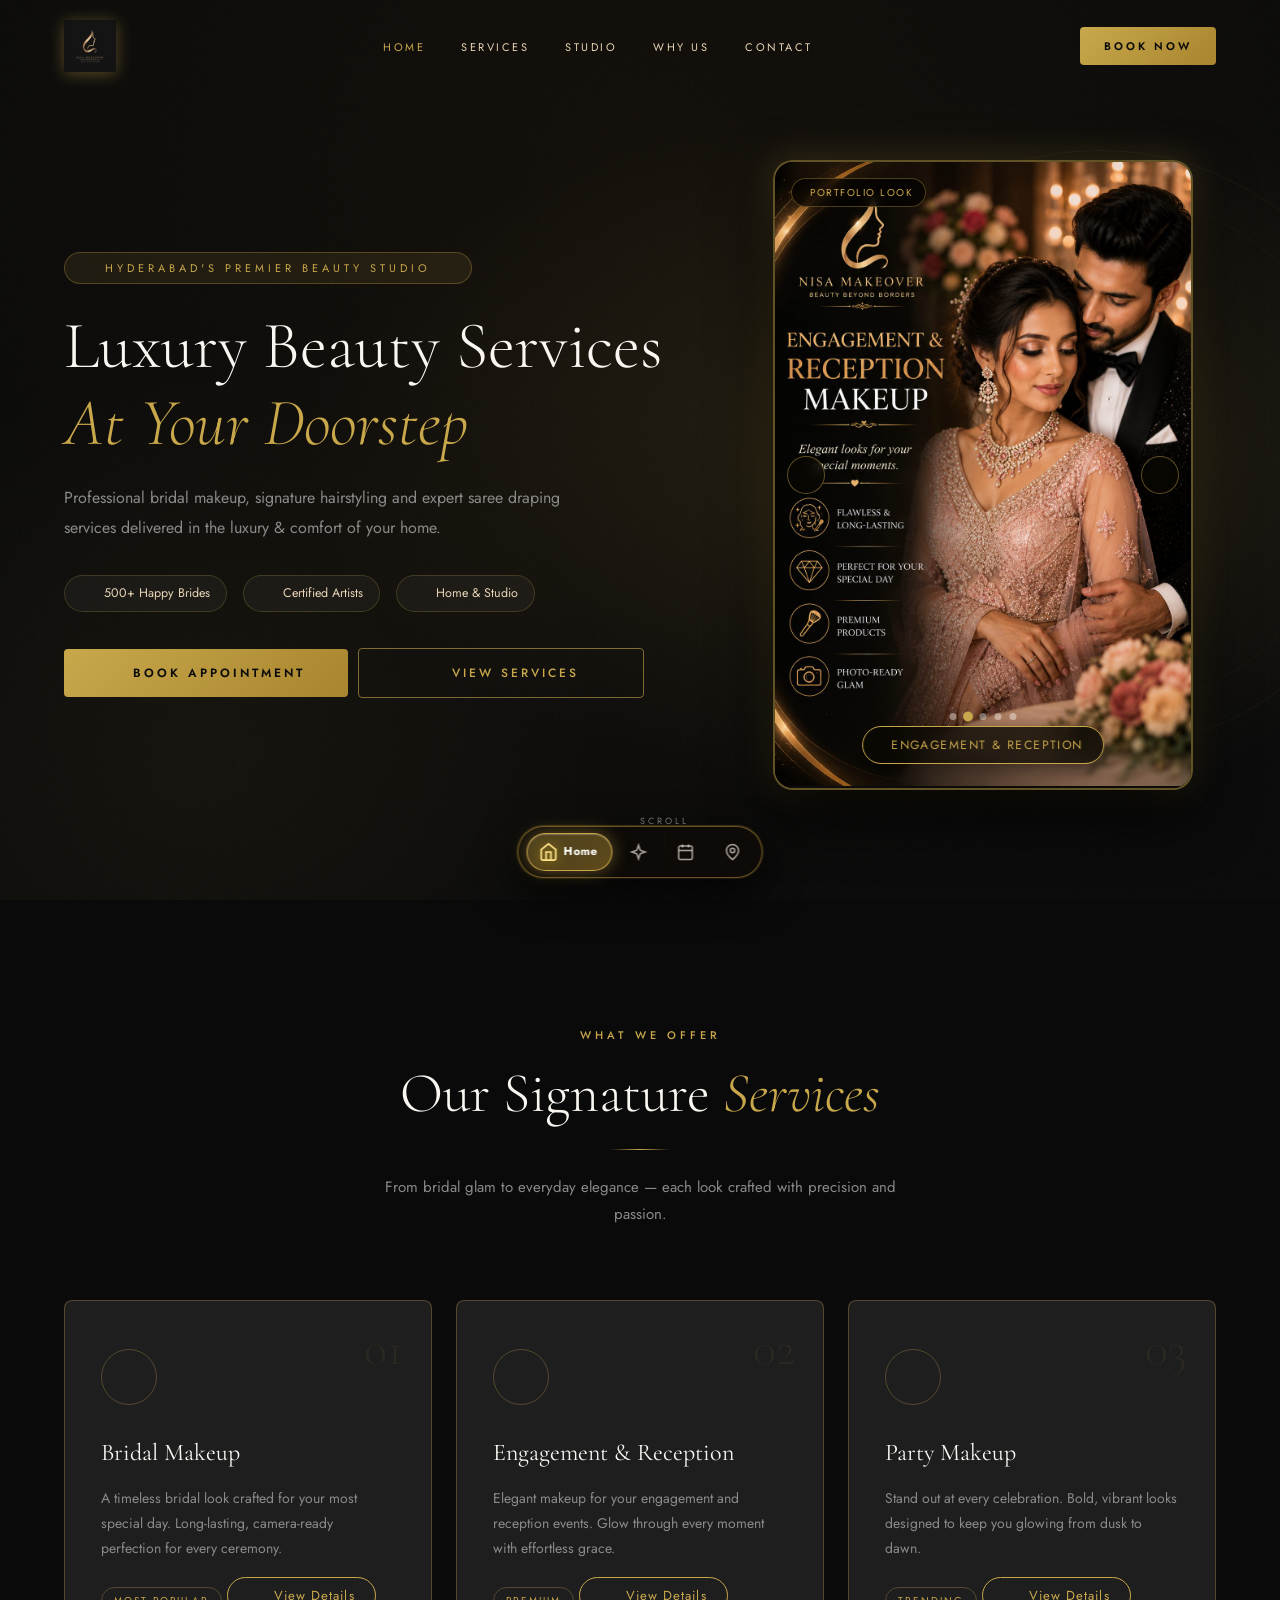
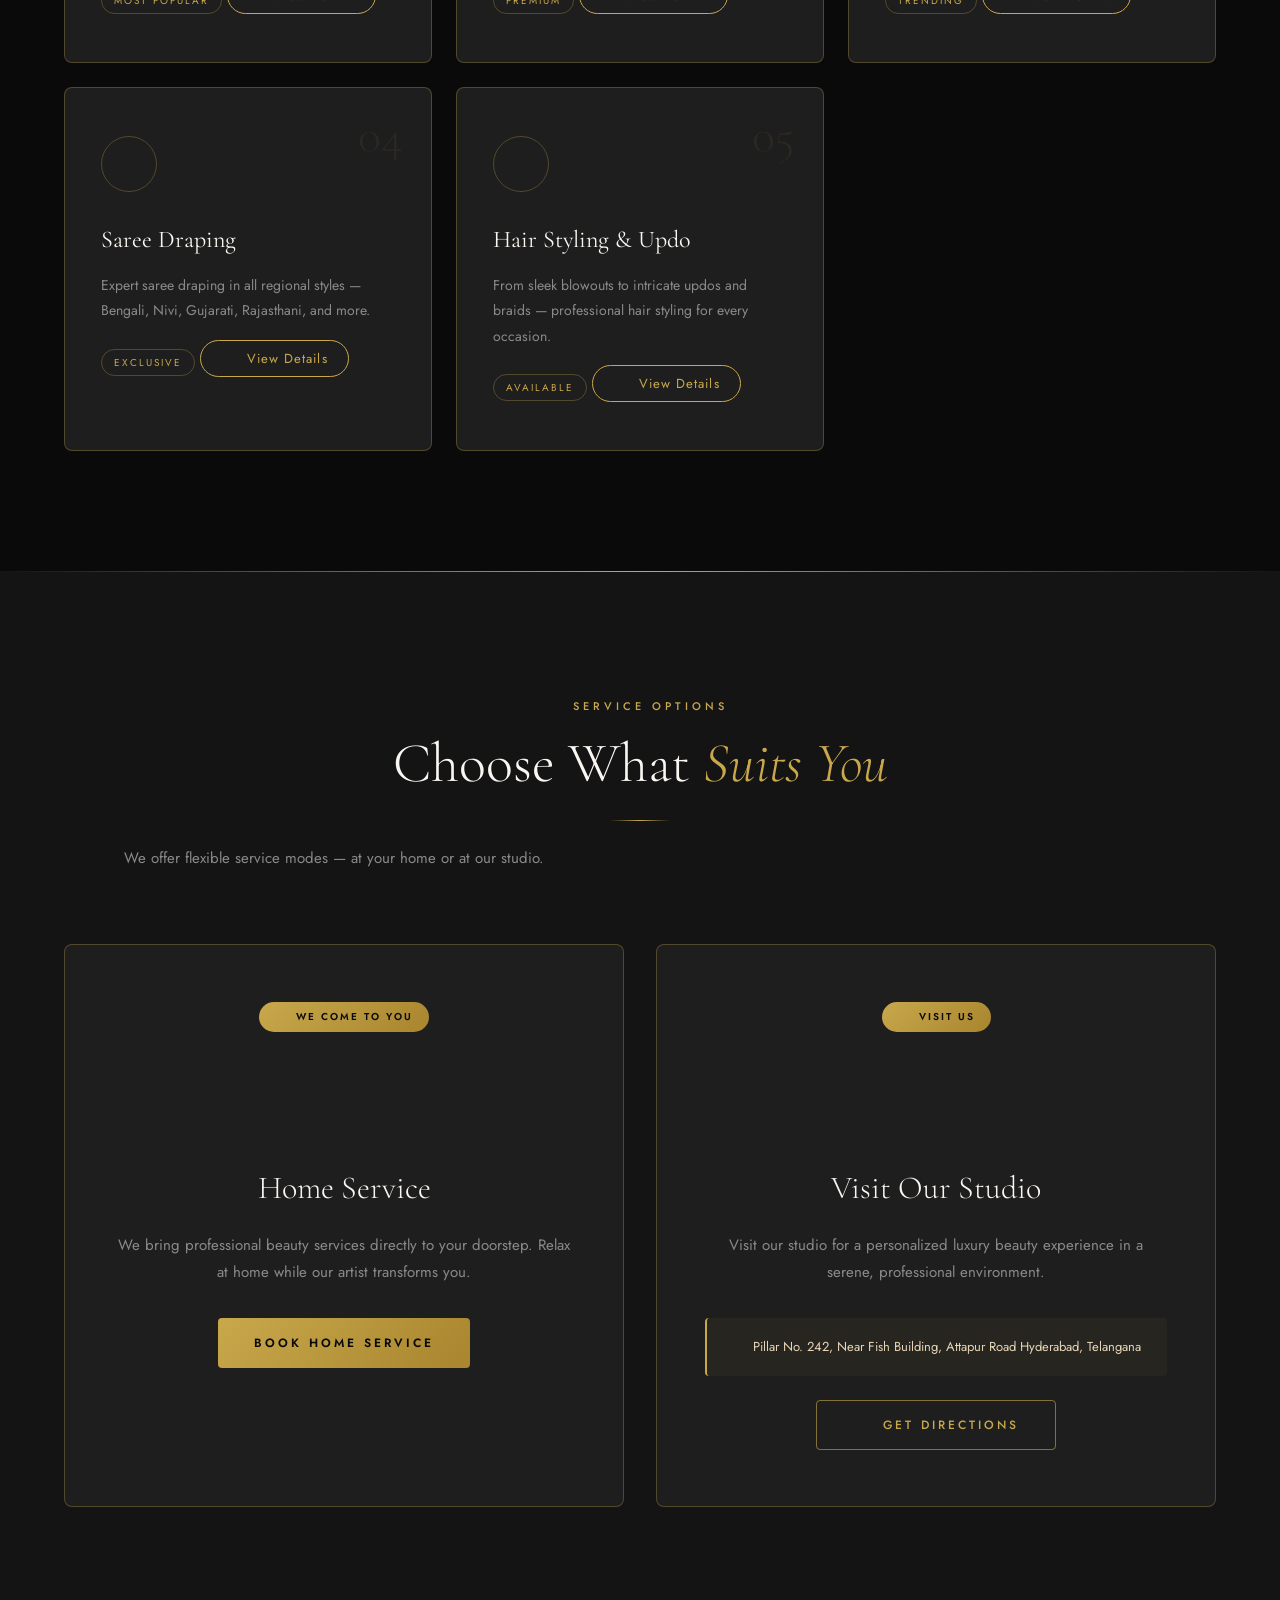
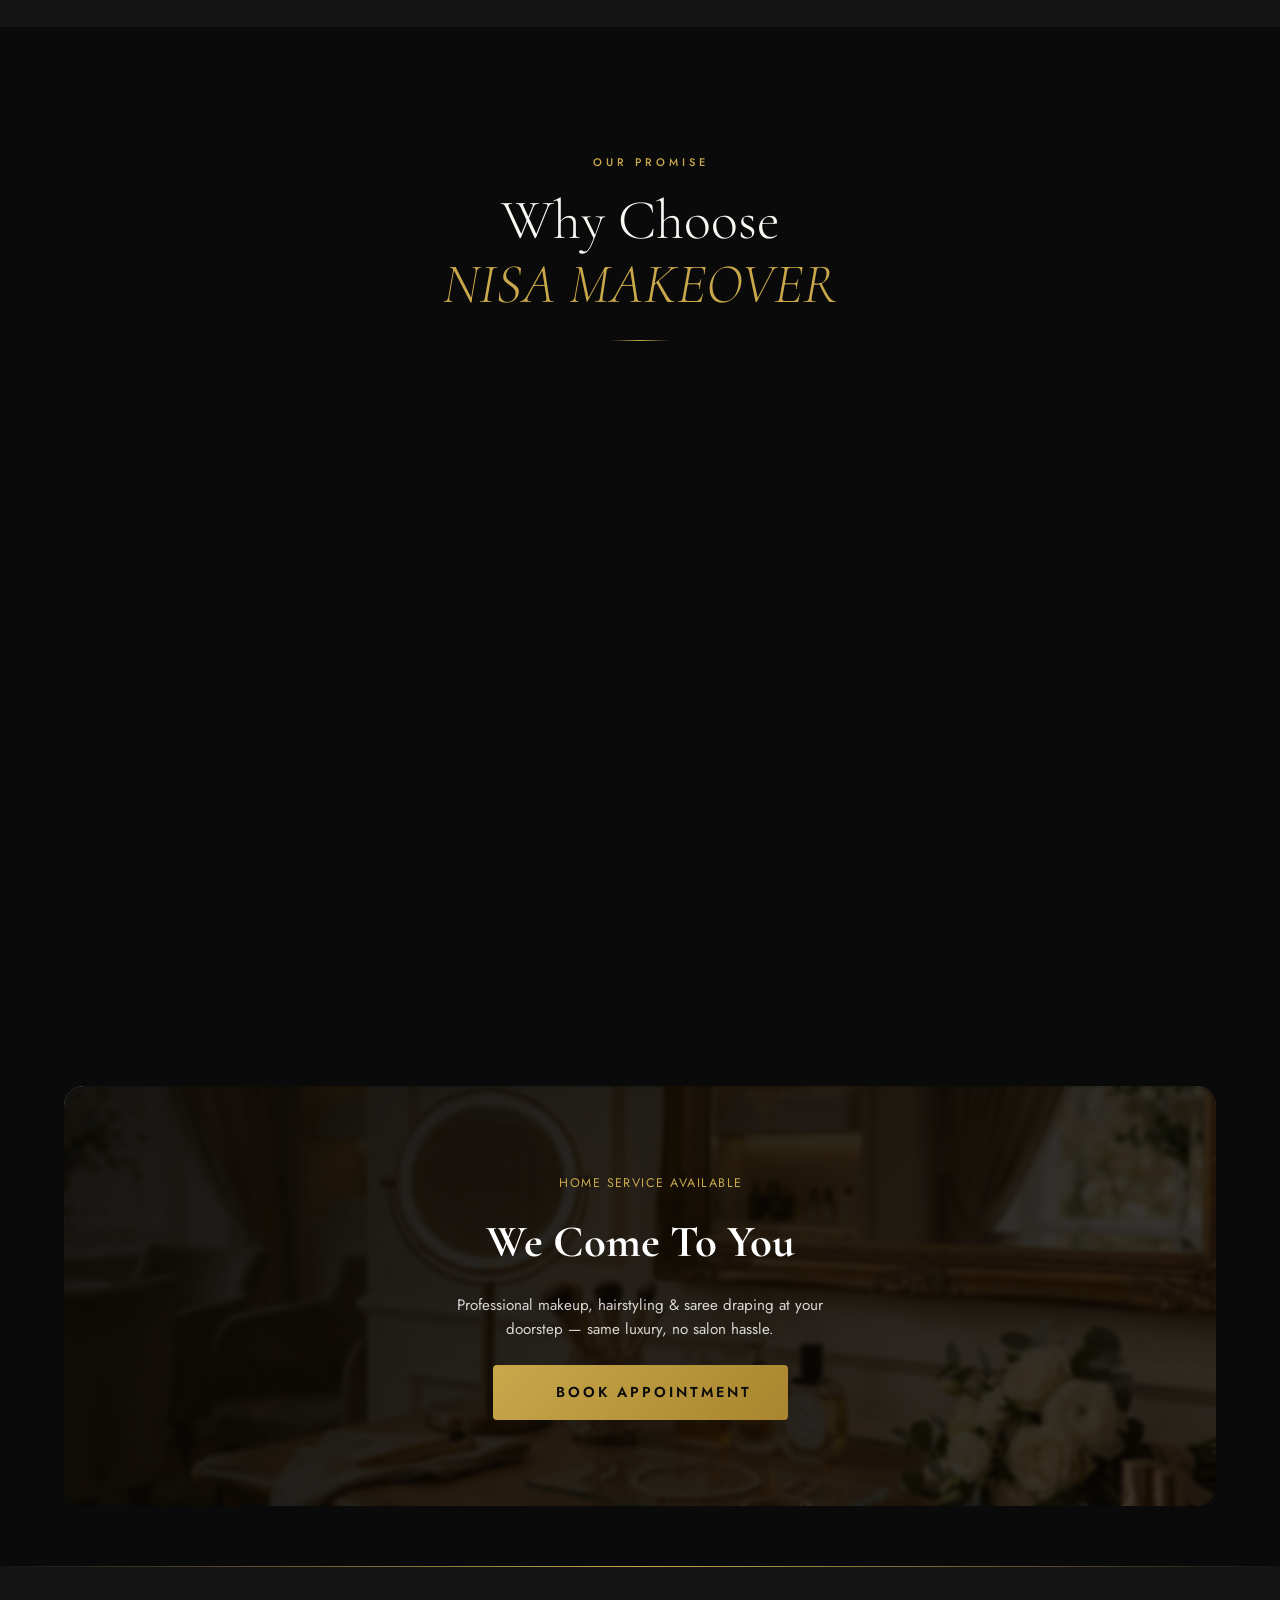
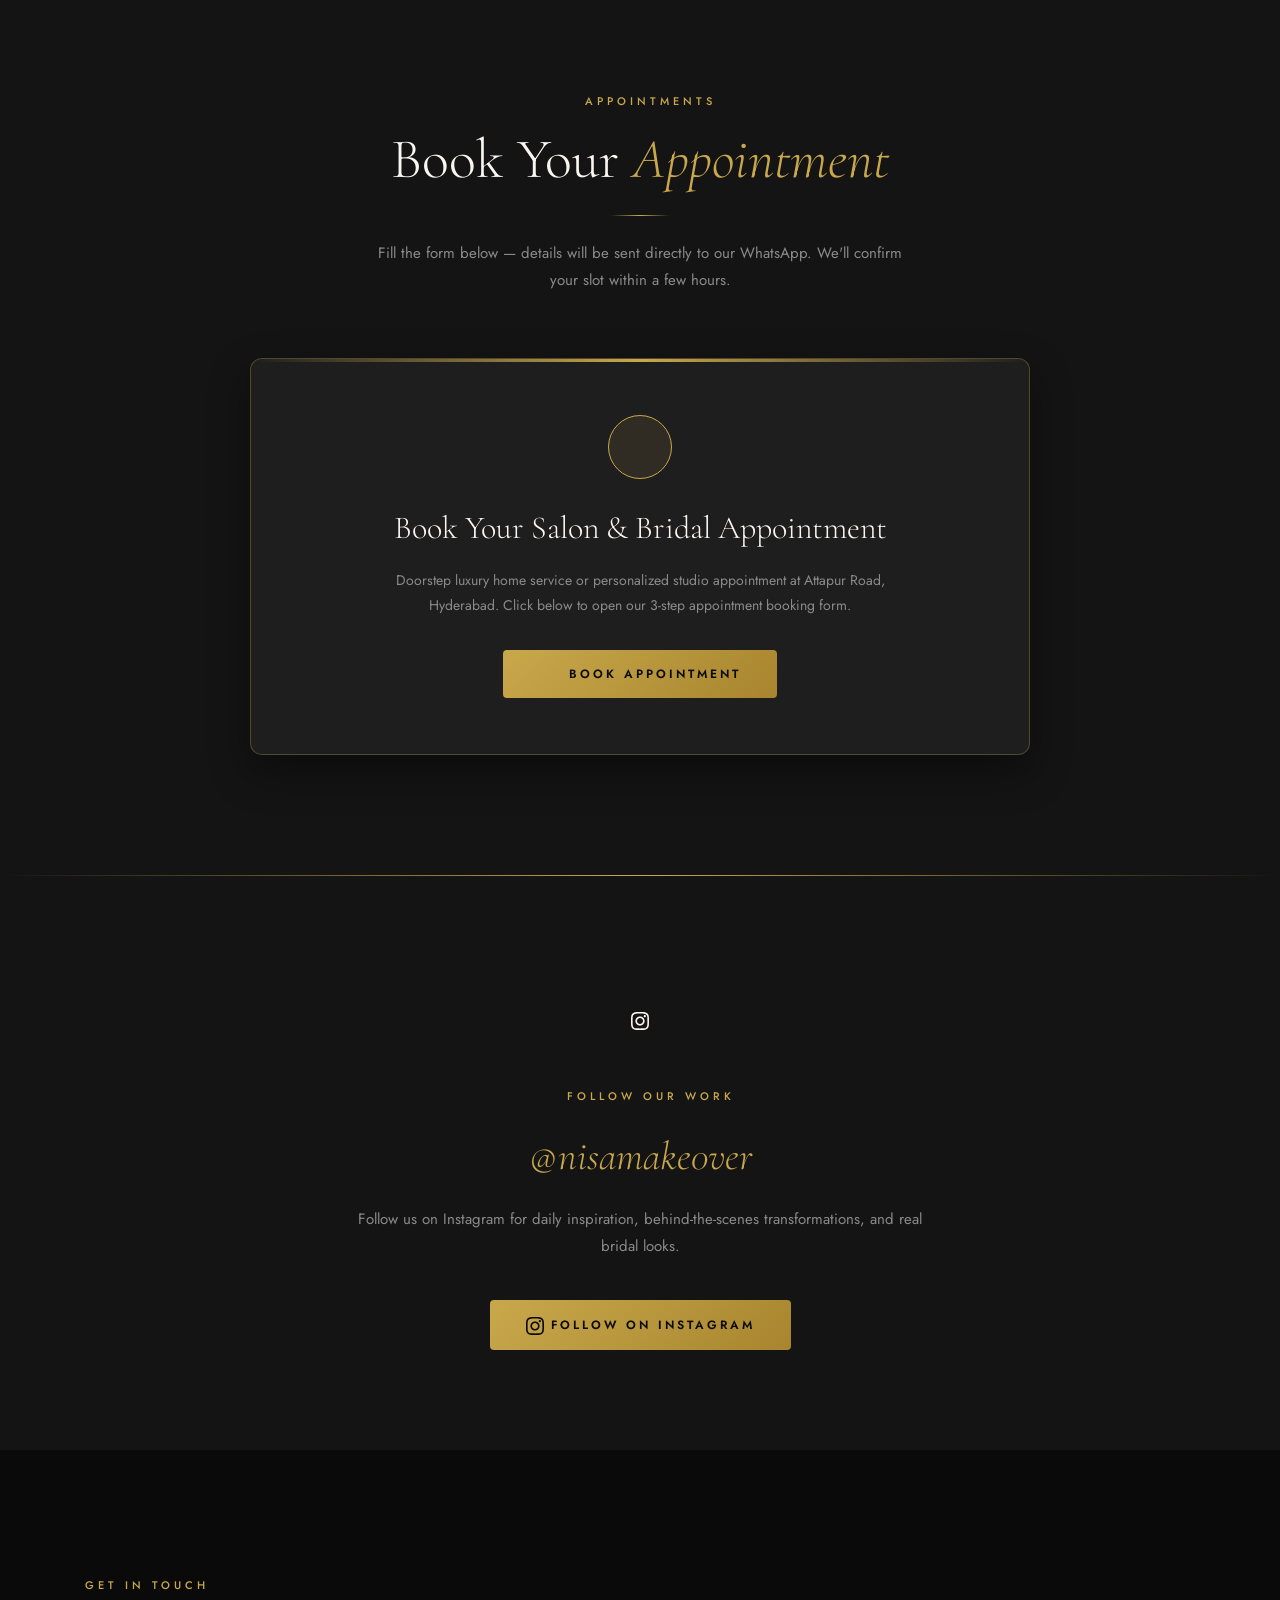
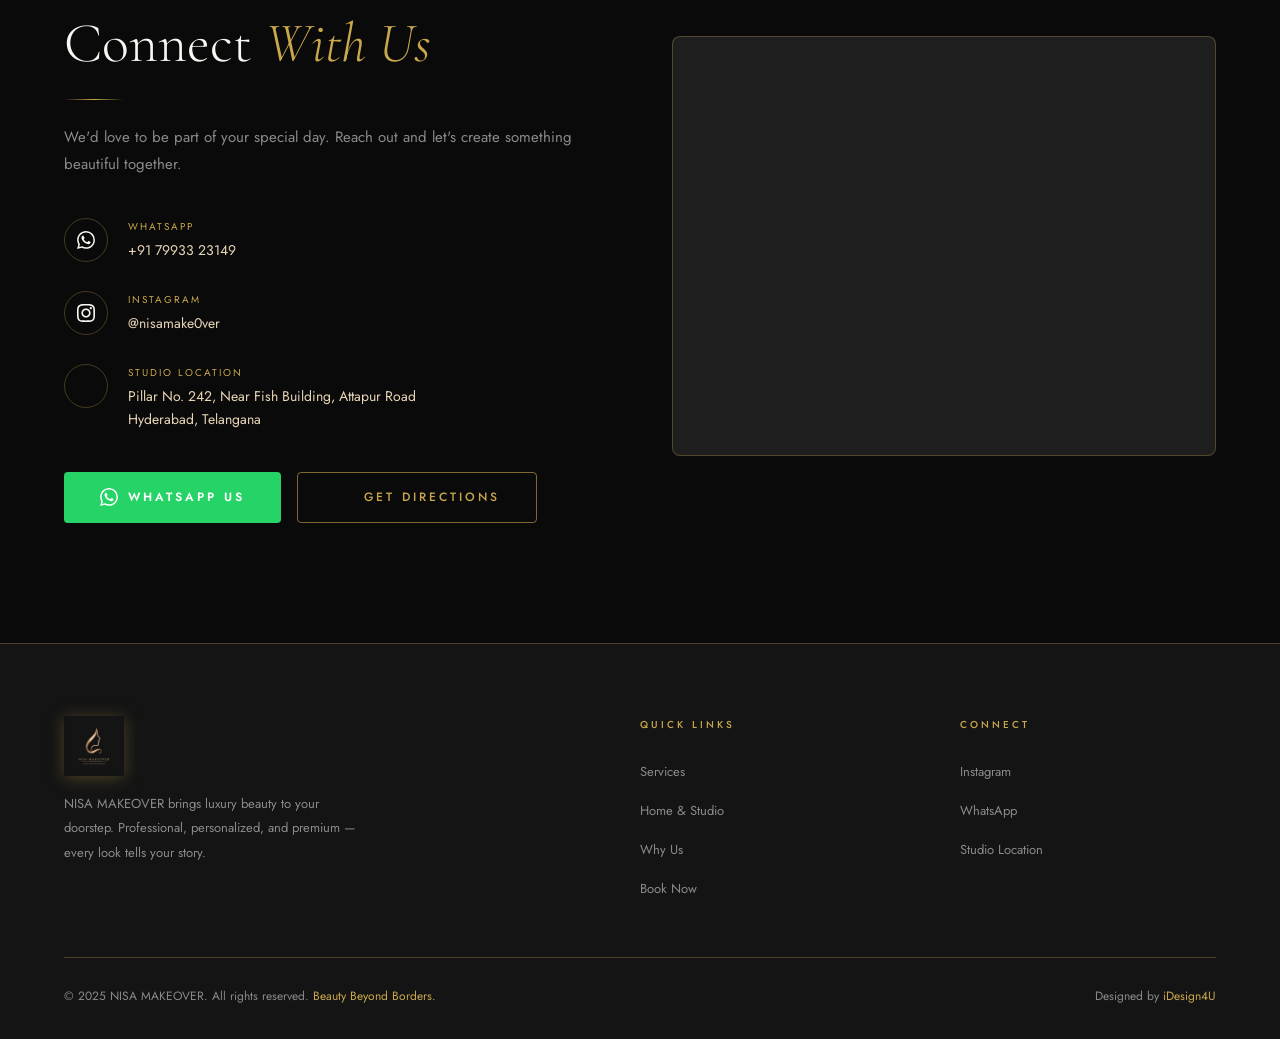
==== index.html @ 008db38a "Update workshop venue contact buttons to compact icon-only buttons" ====
<!DOCTYPE html>
<html lang="en">
<head>
  <meta charset="UTF-8" />
  <meta name="viewport" content="width=device-width, initial-scale=1.0" />
  <meta name="description" content="NISA MAKEOVER — Luxury beauty services at your doorstep. Professional bridal makeup, hair styling, saree draping in Hyderabad." />
  <title>NISA MAKEOVER — Beauty Beyond Borders</title>
  <link rel="stylesheet" href="style.css?v=18" />
  <link rel="icon" type="image/jpeg" href="assets/logo/logo.jpg" />
  <script src="https://unpkg.com/lucide@latest/dist/umd/lucide.min.js"></script>
  <style>
    /* CRITICAL MOBILE RESILIENCE OVERRIDES (Immediate Cache-Bust) */
    @media (max-width: 768px) {
      /* Hair Styling & Updo spans 2 columns to fill awkward gap */
      .services-grid .service-card:nth-child(5),
      .services-grid .service-card:last-child {
        grid-column: span 2 !important;
        width: 100% !important;
      }
      .services-grid .service-card:nth-child(5) .service-desc,
      .services-grid .service-card:last-child .service-desc {
        max-width: 320px !important;
        text-align: center !important;
      }

      /* Home Service Banner button compact 1 line */
      .hs-book-btn {
        padding: 9px 18px !important;
        font-size: 11px !important;
        letter-spacing: 0.5px !important;
        white-space: nowrap !important;
        display: inline-flex !important;
        align-items: center !important;
        justify-content: center !important;
        height: 38px !important;
        min-height: 38px !important;
        border-radius: 20px !important;
        width: auto !important;
        max-width: 90% !important;
        margin: 0 auto !important;
      }
      .hs-book-btn span {
        display: inline-flex !important;
        align-items: center !important;
        gap: 6px !important;
        white-space: nowrap !important;
      }
      .hs-book-btn .btn-icon,
      .hs-book-btn svg {
        width: 13px !important;
        height: 13px !important;
        flex-shrink: 0 !important;
        margin: 0 !important;
      }

      #booking {
        padding-top: 44px !important;
        padding-bottom: 125px !important;
      }
      .booking-cta-card {
        padding: 24px 16px 28px !important;
        margin: 0 auto 30px !important;
        box-sizing: border-box !important;
        max-width: 100% !important;
        overflow: visible !important;
      }
      .booking-cta-card h3 {
        font-size: 1.25rem !important;
        line-height: 1.25 !important;
        margin-bottom: 8px !important;
      }
      .booking-cta-card p {
        font-size: 12px !important;
        line-height: 1.45 !important;
        margin-bottom: 16px !important;
      }
      .b-cta-actions {
        display: flex !important;
        flex-direction: column !important;
        gap: 12px !important;
        width: 100% !important;
        box-sizing: border-box !important;
      }
      .b-cta-actions .btn-primary,
      .b-cta-app-btn {
        width: 100% !important;
        height: 44px !important;
        min-height: 44px !important;
        padding: 0 14px !important;
        font-size: 12.5px !important;
        letter-spacing: 0.5px !important;
        white-space: nowrap !important;
        justify-content: center !important;
        display: inline-flex !important;
        align-items: center !important;
        border-radius: 8px !important;
        box-sizing: border-box !important;
      }
      .b-cta-workshop-wrap {
        width: 100% !important;
        max-width: 100% !important;
        min-width: 0 !important;
        display: flex !important;
        flex-direction: column !important;
        align-items: center !important;
        gap: 8px !important;
        box-sizing: border-box !important;
      }
      .b-cta-workshop-wrap .btn-workshop-premium {
        width: 100% !important;
        max-width: 100% !important;
        height: 44px !important;
        min-height: 44px !important;
        padding: 0 12px !important;
        font-size: 11.5px !important;
        letter-spacing: 0.5px !important;
        white-space: nowrap !important;
        justify-content: center !important;
        display: inline-flex !important;
        align-items: center !important;
        border-radius: 8px !important;
        box-sizing: border-box !important;
      }
      .b-cta-timer-badge {
        font-size: 10.5px !important;
        padding: 4px 12px !important;
        margin: 0 auto !important;
        box-sizing: border-box !important;
      }

      /* Masterclass Meta Pills Strictly 1 Line */
      .ws-modal-meta-pills {
        display: flex !important;
        flex-direction: row !important;
        flex-wrap: nowrap !important;
        justify-content: center !important;
        align-items: center !important;
        gap: 3px !important;
        margin-bottom: 6px !important;
        width: 100% !important;
        box-sizing: border-box !important;
        overflow: hidden !important;
      }
      .modal-pill {
        font-size: 8px !important;
        padding: 2.5px 5px !important;
        border-radius: 10px !important;
        white-space: nowrap !important;
        flex: 0 0 auto !important;
        display: inline-flex !important;
        align-items: center !important;
        gap: 2.5px !important;
      }
      .modal-pill svg {
        width: 10px !important;
        height: 10px !important;
        margin: 0 !important;
        flex-shrink: 0 !important;
      }

      /* Hyderabad Premier Beauty Studio 1 Line */
      .hero-eyebrow {
        font-size: clamp(8px, 2.5vw, 9.5px) !important;
        letter-spacing: 1px !important;
        padding: 4px 10px !important;
        white-space: nowrap !important;
        max-width: 100% !important;
        box-sizing: border-box !important;
      }
      .hero-eyebrow .icon-tag,
      .hero-eyebrow svg {
        width: 11px !important;
        height: 11px !important;
        flex-shrink: 0 !important;
      }

      /* 500+ Happy Brides and other 2 items strictly 1 line */
      .hero-highlights {
        display: flex !important;
        flex-direction: row !important;
        flex-wrap: nowrap !important;
        justify-content: center !important;
        align-items: center !important;
        gap: 4px !important;
        width: 100% !important;
        box-sizing: border-box !important;
        margin: 0 auto 20px !important;
      }
      .hero-hl-item {
        display: inline-flex !important;
        align-items: center !important;
        justify-content: center !important;
        gap: 3px !important;
        font-size: 8.5px !important;
        padding: 4px 6px !important;
        border-radius: 20px !important;
        white-space: nowrap !important;
        flex: 1 1 auto !important;
        box-sizing: border-box !important;
        margin: 0 !important;
      }
      .hero-hl-item .hl-icon {
        width: 10px !important;
        height: 10px !important;
        flex-shrink: 0 !important;
      }

      /* Visit Studio Address strictly 2 lines */
      .mode-address {
        font-size: clamp(9px, 2.6vw, 11px) !important;
        padding: 8px 10px !important;
        line-height: 1.4 !important;
        margin-bottom: 16px !important;
      }
      .mode-addr-line {
        display: block !important;
        white-space: nowrap !important;
      }

      /* Why Choose NISA MAKEOVER - NISA MAKEOVER in 2nd line */
      #why-choose .section-title span {
        white-space: nowrap !important;
        display: inline-block !important;
      }

      /* Global Responsive Button Text */
      .btn-txt-d {
        display: none !important;
      }
      .btn-txt-m {
        display: inline !important;
      }
    }
    @media (min-width: 769px) {
      .btn-txt-d {
        display: inline !important;
      }
      .btn-txt-m {
        display: none !important;
      }
    }
  </style>
</head>
<body>

  <!-- ── NAVBAR ── -->
  <nav id="navbar">
    <div class="container nav-inner">
      <a href="#hero" class="nav-logo">
        <img src="assets/logo/logo.jpg" alt="NISA MAKEOVER Logo" />
      </a>
      <ul class="nav-links">
        <li><a href="#hero" class="active">Home</a></li>
        <li><a href="#services">Services</a></li>
        <li><a href="#service-mode">Studio</a></li>
        <li><a href="#why-choose">Why Us</a></li>
        <li><a href="#contact">Contact</a></li>
      </ul>
      <a href="#booking" class="btn-primary nav-cta"><span>Book Now</span></a>
      <button class="hamburger" id="hamburger" aria-label="Menu">
        <span></span><span></span><span></span>
      </button>
    </div>
  </nav>

  <!-- Mobile Nav -->
  <nav class="mobile-nav" id="mobileNav">
    <span class="mobile-nav-close" id="mobileClose">×</span>
    <a href="#hero" class="mobile-link active"><i data-lucide="home" class="icon-inline"></i> Home</a>
    <a href="#services" class="mobile-link"><i data-lucide="sparkles" class="icon-inline"></i> Services</a>
    <a href="#service-mode" class="mobile-link"><i data-lucide="building-2" class="icon-inline"></i> Studio & Doorstep</a>
    <a href="#why-choose" class="mobile-link"><i data-lucide="star" class="icon-inline"></i> Why Us</a>
    <a href="#booking" class="mobile-link"><i data-lucide="calendar" class="icon-inline"></i> Book Appointment</a>
    <a href="workshop.html" class="mobile-link masterclass-expire-target" style="color:var(--gold);"><i data-lucide="crown" class="icon-inline"></i> Bridal Masterclass (11 Oct)</a>
    <a href="#contact" class="mobile-link"><i data-lucide="phone" class="icon-inline"></i> Contact</a>
  </nav>

  <!-- ── HERO ── -->
  <section id="hero">
    <div class="hero-bg"></div>
    <div class="hero-grain"></div>
    <div class="hero-ornament"></div>

    <div class="container hero-container">
      <!-- Left Column: Content -->
      <div class="hero-left">
        <div class="hero-eyebrow">
          <i data-lucide="sparkles" class="icon-tag"></i> HYDERABAD'S PREMIER BEAUTY STUDIO <i data-lucide="sparkles" class="icon-tag"></i>
        </div>
        <h1 class="hero-heading">
          Luxury Beauty Services
          <em>At Your Doorstep</em>
        </h1>
        <p class="hero-sub">
          Professional bridal makeup, signature hairstyling and expert saree draping services delivered in the luxury &amp; comfort of your home.
        </p>

        <!-- Trust Highlights -->
        <div class="hero-highlights">
          <div class="hero-hl-item">
            <i data-lucide="check-circle" class="hl-icon"></i>
            <span>500+ Happy Brides</span>
          </div>
          <div class="hero-hl-item">
            <i data-lucide="award" class="hl-icon"></i>
            <span>Certified Artists</span>
          </div>
          <div class="hero-hl-item">
            <i data-lucide="home" class="hl-icon"></i>
            <span>Home &amp; Studio</span>
          </div>
        </div>

        <div class="hero-action-group">
        <!-- Row 1: Primary Action Buttons -->
        <div class="hero-btns-main">
          <a href="#booking" class="btn-primary hero-main-action">
            <span><i data-lucide="calendar" class="btn-icon"></i> Book Appointment</span>
          </a>
          <a href="#services" class="btn-outline hero-main-action">
            <i data-lucide="sparkles" class="btn-icon"></i> View Services
          </a>
        </div>

        <!-- Row 2: Masterclass Feature with Equal Full Prominence & BIG Live Timer -->
        <div class="hero-masterclass-card masterclass-expire-target">
          <a href="workshop.html" class="hero-masterclass-banner-btn">
            <div class="hmc-info">
              <span class="hmc-badge"><i data-lucide="crown"></i> SPECIAL EVENT • 11 OCTOBER</span>
              <span class="hmc-title">1-Day Bridal Makeup Masterclass</span>
              <span class="hmc-sub">Wedding × Reception • 11:00 AM – 5:00 PM • Digital Certificate Included</span>
            </div>
            <div class="hmc-price-box">
              <span class="hmc-old"><del>₹15,000</del></span>
              <span class="hmc-price">₹4,999</span>
              <span class="hmc-only">ONLY</span>
            </div>
          </a>

          <!-- BIG Luxury Countdown Timer Display -->
          <div class="hero-big-timer" id="homeMasterclassBigTimer">
            <div class="timer-title-row">
              <i data-lucide="hourglass" class="timer-icon timer-pulse"></i>
              <span>MASTERCLASS STARTS IN</span>
            </div>
            <div class="timer-countdown-row">
              <div class="timer-box"><span class="t-val" id="htDays">09</span><span class="t-txt">DAYS</span></div>
              <span class="t-colon">:</span>
              <div class="timer-box"><span class="t-val" id="htHours">18</span><span class="t-txt">HOURS</span></div>
              <span class="t-colon">:</span>
              <div class="timer-box"><span class="t-val" id="htMins">38</span><span class="t-txt">MINS</span></div>
              <span class="t-colon">:</span>
              <div class="timer-box"><span class="t-val" id="htSecs">11</span><span class="t-txt">SECS</span></div>
            </div>
          </div>
        </div>
      </div>
    </div>

    <!-- Right Column: Model / Bride Showcase Slider Card -->
      <div class="hero-right">
        <div class="hero-slider-wrap">
          <div class="hero-card-glow"></div>
          <div class="hero-slider-card">
            <div class="hero-slide active">
              <img src="assets/services/bridal.jpg" alt="Bridal Makeup by NISA MAKEOVER" class="hero-slide-img" fetchpriority="high" loading="eager" />
              <div class="hero-slide-label"><i data-lucide="crown" class="slide-icon"></i> Bridal Makeup</div>
            </div>
            <div class="hero-slide">
              <img src="assets/services/engagement.jpg" alt="Engagement &amp; Reception Makeup" class="hero-slide-img" loading="lazy" />
              <div class="hero-slide-label"><i data-lucide="diamond" class="slide-icon"></i> Engagement &amp; Reception</div>
            </div>
            <div class="hero-slide">
              <img src="assets/services/party.jpg" alt="Party Makeup" class="hero-slide-img" loading="lazy" />
              <div class="hero-slide-label"><i data-lucide="party-popper" class="slide-icon"></i> Party Makeup</div>
            </div>
            <div class="hero-slide">
              <img src="assets/services/saree.jpg" alt="Saree Draping" class="hero-slide-img" loading="lazy" />
              <div class="hero-slide-label"><i data-lucide="shirt" class="slide-icon"></i> Saree Draping</div>
            </div>
            <div class="hero-slide">
              <img src="assets/services/hair.jpg" alt="Hair Styling &amp; Updo" class="hero-slide-img" loading="lazy" />
              <div class="hero-slide-label"><i data-lucide="scissors" class="slide-icon"></i> Hair Styling &amp; Updo</div>
            </div>

            <!-- Slider Dots -->
            <div class="slider-dots">
              <span class="slider-dot active" data-slide="0"></span>
              <span class="slider-dot" data-slide="1"></span>
              <span class="slider-dot" data-slide="2"></span>
              <span class="slider-dot" data-slide="3"></span>
              <span class="slider-dot" data-slide="4"></span>
            </div>

            <!-- Slider Arrows -->
            <button class="slider-arrow slider-prev" aria-label="Previous Slide"><i data-lucide="chevron-left"></i></button>
            <button class="slider-arrow slider-next" aria-label="Next Slide"><i data-lucide="chevron-right"></i></button>

            <!-- Card Corner Tag -->
            <div class="hero-card-tag">
              <i data-lucide="sparkles"></i> Portfolio Look
            </div>
          </div>
        </div>
      </div>
    </div>
    <div class="hero-scroll">
      <span>Scroll</span>
      <div class="scroll-line"></div>
    </div>
  </section>

  <!-- ── SERVICES ── -->
  <section id="services">
    <div class="container">
      <div class="services-header reveal">
        <span class="section-tag"><i data-lucide="gem" class="icon-tag"></i> What We Offer</span>
        <h2 class="section-title">Our Signature <span>Services</span></h2>
        <div class="gold-line"></div>
        <p class="section-subtitle">From bridal glam to everyday elegance — each look crafted with precision and passion.</p>
      </div>
      <div class="services-grid">
        <div class="service-card reveal" data-img="assets/services/bridal.jpg" data-title="Bridal Makeup">
          <div class="service-number">01</div>
          <div class="service-icon"><i data-lucide="crown"></i></div>
          <h3 class="service-name">Bridal Makeup</h3>
          <p class="service-desc">A timeless bridal look crafted for your most special day. Long-lasting, camera-ready perfection for every ceremony.</p>
          <span class="service-tag">Most Popular</span>
          <button class="service-view-btn" onclick="openServiceModal(this)"><i data-lucide="eye" class="btn-icon"></i> View Details</button>
        </div>
        <div class="service-card reveal" data-img="assets/services/engagement.jpg" data-title="Engagement & Reception Makeup">
          <div class="service-number">02</div>
          <div class="service-icon"><i data-lucide="diamond"></i></div>
          <h3 class="service-name">Engagement & Reception</h3>
          <p class="service-desc">Elegant makeup for your engagement and reception events. Glow through every moment with effortless grace.</p>
          <span class="service-tag">Premium</span>
          <button class="service-view-btn" onclick="openServiceModal(this)"><i data-lucide="eye" class="btn-icon"></i> View Details</button>
        </div>
        <div class="service-card reveal" data-img="assets/services/party.jpg" data-title="Party Makeup">
          <div class="service-number">03</div>
          <div class="service-icon"><i data-lucide="party-popper"></i></div>
          <h3 class="service-name">Party Makeup</h3>
          <p class="service-desc">Stand out at every celebration. Bold, vibrant looks designed to keep you glowing from dusk to dawn.</p>
          <span class="service-tag">Trending</span>
          <button class="service-view-btn" onclick="openServiceModal(this)"><i data-lucide="eye" class="btn-icon"></i> View Details</button>
        </div>
        <div class="service-card reveal" data-img="assets/services/saree.jpg" data-title="Saree Draping">
          <div class="service-number">04</div>
          <div class="service-icon"><i data-lucide="shirt"></i></div>
          <h3 class="service-name">Saree Draping</h3>
          <p class="service-desc">Expert saree draping in all regional styles — Bengali, Nivi, Gujarati, Rajasthani, and more.</p>
          <span class="service-tag">Exclusive</span>
          <button class="service-view-btn" onclick="openServiceModal(this)"><i data-lucide="eye" class="btn-icon"></i> View Details</button>
        </div>
        <div class="service-card reveal" data-img="assets/services/hair.jpg" data-title="Hair Styling & Updo">
          <div class="service-number">05</div>
          <div class="service-icon"><i data-lucide="scissors"></i></div>
          <h3 class="service-name">Hair Styling & Updo</h3>
          <p class="service-desc">From sleek blowouts to intricate updos and braids — professional hair styling for every occasion.</p>
          <span class="service-tag">Available</span>
          <button class="service-view-btn" onclick="openServiceModal(this)"><i data-lucide="eye" class="btn-icon"></i> View Details</button>
        </div>
      </div>
    </div>
  </section>

  <!-- ── SERVICE MODE ── -->
  <section id="service-mode">
    <div class="container">
      <div class="mode-header reveal">
        <span class="section-tag"><i data-lucide="gem" class="icon-tag"></i> Service Options</span>
        <h2 class="section-title">Choose What <span>Suits You</span></h2>
        <div class="gold-line"></div>
        <p class="section-subtitle">We offer flexible service modes — at your home or at our studio.</p>
      </div>
      <div class="mode-grid">
        <div class="mode-card reveal">
          <div class="mode-badge"><i data-lucide="navigation" class="icon-inline"></i> We Come To You</div>
          <div class="mode-icon"><i data-lucide="home"></i></div>
          <h3 class="mode-title">Home Service</h3>
          <p class="mode-desc">We bring professional beauty services directly to your doorstep. Relax at home while our artist transforms you.</p>
          <a href="#booking" class="btn-primary"><span>Book Home Service</span></a>
        </div>
        <div class="mode-card reveal">
          <div class="mode-badge"><i data-lucide="building-2" class="icon-inline"></i> Visit Us</div>
          <div class="mode-icon"><i data-lucide="building-2"></i></div>
          <h3 class="mode-title">Visit Our Studio</h3>
          <p class="mode-desc">Visit our studio for a personalized luxury beauty experience in a serene, professional environment.</p>
          <div class="mode-address">
            <span class="mode-addr-line"><i data-lucide="map-pin" class="icon-inline"></i> Pillar No. 242, Near Fish Building, Attapur Road</span>
            <span class="mode-addr-line">Hyderabad, Telangana</span>
          </div>
          <a href="https://maps.google.com/?q=Pillar+No.+242+Near+Fish+Building+Attapur+Road+Hyderabad" target="_blank" class="btn-outline"><i data-lucide="map-pin" class="btn-icon"></i> Get Directions</a>
        </div>
      </div>
    </div>
  </section>

  <!-- ── WHY CHOOSE ── -->
  <section id="why-choose">
    <div class="container">
      <div class="why-header reveal">
        <span class="section-tag"><i data-lucide="gem" class="icon-tag"></i> Our Promise</span>
        <h2 class="section-title">Why Choose<br><span style="white-space: nowrap;">NISA MAKEOVER</span></h2>
        <div class="gold-line"></div>
      </div>
      <div class="why-grid">
        <div class="why-card reveal"><div class="why-emoji"><i data-lucide="car"></i></div><h4 class="why-title">Doorstep Service</h4><p class="why-desc">We travel to you — no traffic, no stress.</p></div>
        <div class="why-card reveal"><div class="why-emoji"><i data-lucide="gem"></i></div><h4 class="why-title">Affordable Luxury</h4><p class="why-desc">Premium quality looks at prices that don't break the bank.</p></div>
        <div class="why-card reveal"><div class="why-emoji"><i data-lucide="clock"></i></div><h4 class="why-title">Save Time & Travel</h4><p class="why-desc">Skip the salon rush. We bring the salon to you.</p></div>
        <div class="why-card reveal"><div class="why-emoji"><i data-lucide="sparkles"></i></div><h4 class="why-title">Premium Products</h4><p class="why-desc">Only internationally trusted, skin-friendly makeup brands.</p></div>
        <div class="why-card reveal"><div class="why-emoji"><i data-lucide="palette"></i></div><h4 class="why-title">Experienced Artist</h4><p class="why-desc">Skilled professional with years of bridal experience.</p></div>
        <div class="why-card reveal"><div class="why-emoji"><i data-lucide="flower-2"></i></div><h4 class="why-title">Personalized Looks</h4><p class="why-desc">Every look tailored to your face, skin tone, and occasion.</p></div>
        <div class="why-card reveal"><div class="why-emoji"><i data-lucide="shield-check"></i></div><h4 class="why-title">Hygienic Service</h4><p class="why-desc">Sanitized tools and brushes used for every client.</p></div>
        <div class="why-card reveal"><div class="why-emoji"><i data-lucide="star"></i></div><h4 class="why-title">Long-lasting Results</h4><p class="why-desc">Makeup that stays flawless throughout your entire event.</p></div>
      </div>
    </div>
  </section>

  <!-- ── HOME SERVICE BANNER ── -->
  <div class="hs-banner-wrap">
    <div class="container">
      <div class="home-service-banner reveal">
        <img src="assets/services/homeservice-clean.jpg" alt="Home Service" class="hs-banner-img" />
        <div class="hs-banner-overlay">
          <p class="hs-banner-tag"><i data-lucide="home" class="icon-inline"></i> Home Service Available</p>
          <h3 class="hs-banner-title">We Come To You</h3>
          <p class="hs-banner-sub">Professional makeup, hairstyling & saree draping at your doorstep — same luxury, no salon hassle.</p>
          <a href="#booking" class="btn-primary hs-book-btn"><span><i data-lucide="calendar" class="btn-icon"></i> Book Appointment</span></a>
        </div>
      </div>
    </div>
  </div>

  <!-- ══════════════════════════════════════════
       BOOKING SECTION — WhatsApp Direct
  ══════════════════════════════════════════ -->
  <section id="booking">
    <div class="container">
      <div class="booking-header reveal">
        <span class="section-tag"><i data-lucide="gem" class="icon-tag"></i> Appointments</span>
        <h2 class="section-title">Book Your <span>Appointment</span></h2>
        <div class="gold-line"></div>
        <p class="section-subtitle">Fill the form below — details will be sent directly to our WhatsApp. We'll confirm your slot within a few hours.</p>
      </div>

      <!-- On-Page Booking Invitation Card -->
      <div class="booking-cta-card reveal">
        <div class="b-cta-icon"><i data-lucide="calendar-heart"></i></div>
        <h3>Book Your Salon & Bridal Appointment</h3>
        <p>Doorstep luxury home service or personalized studio appointment at Attapur Road, Hyderabad. Click below to open our 3-step appointment booking form.</p>
        <div class="b-cta-actions">
          <button type="button" class="btn-primary b-cta-app-btn" onclick="openAppointmentModal()">
            <i data-lucide="calendar" class="btn-icon"></i>
            <span>Book Appointment</span>
          </button>
          <div class="b-cta-workshop-wrap masterclass-expire-target">
            <button type="button" class="btn-workshop-premium b-cta-ws-btn" onclick="openWorkshopModal()" style="width:100%;">
              <i data-lucide="crown" class="btn-icon"></i>
              <span class="btn-txt-d">1-Day Bridal Masterclass (Offer ₹4,999 Only)</span>
              <span class="btn-txt-m">Bridal Masterclass • ₹4,999</span>
            </button>
            <div class="b-cta-timer-badge">
              <i data-lucide="hourglass" class="timer-mini-icon timer-pulse"></i> Starts in: <strong id="bookingSecTimer">09d : 18h : 38m : 11s</strong>
            </div>
          </div>
        </div>
      </div>
    </div>
  </section>

  <!-- ── TESTIMONIALS ── -->

  <!-- ── INSTAGRAM ── -->
  <section id="instagram">
    <div class="container">
      <div class="insta-inner reveal">
        <div class="insta-icon"><svg class="insta-icon-svg" viewBox="0 0 24 24" width="18" height="18" fill="currentColor" style="display:inline-block; vertical-align:middle; flex-shrink:0;"><path d="M12 2.163c3.204 0 3.584.012 4.85.07 3.252.148 4.771 1.691 4.919 4.919.058 1.265.069 1.645.069 4.849 0 3.205-.012 3.584-.069 4.849-.149 3.225-1.664 4.771-4.919 4.919-1.266.058-1.644.07-4.85.07-3.204 0-3.584-.012-4.849-.07-3.26-.149-4.771-1.699-4.919-4.92-.058-1.265-.07-1.644-.07-4.849 0-3.204.013-3.583.07-4.849.149-3.227 1.664-4.771 4.919-4.919 1.266-.057 1.645-.069 4.849-.069zm0-2.163c-3.259 0-3.667.014-4.947.072-4.358.2-6.78 2.618-6.98 6.98-.059 1.281-.073 1.689-.073 4.948 0 3.259.014 3.668.072 4.948.2 4.358 2.618 6.78 6.98 6.98 1.281.058 1.689.072 4.948.072 3.259 0 3.668-.014 4.948-.072 4.354-.2 6.782-2.618 6.979-6.98.059-1.28.073-1.689.073-4.948 0-3.259-.014-3.667-.072-4.947-.196-4.354-2.617-6.78-6.979-6.98-1.281-.059-1.69-.073-4.949-.073zm0 5.838c-3.403 0-6.162 2.759-6.162 6.162s2.759 6.163 6.162 6.163 6.162-2.759 6.162-6.163c0-3.403-2.759-6.162-6.162-6.162zm0 10.162c-2.209 0-4-1.79-4-4 0-2.209 1.791-4 4-4s4 1.791 4 4c0 2.21-1.791 4-4 4zm6.406-11.845c-.796 0-1.441.645-1.441 1.44s.645 1.44 1.441 1.44c.795 0 1.439-.645 1.439-1.44s-.644-1.44-1.439-1.44z"/></svg></div>
        <p class="section-tag"><i data-lucide="gem" class="icon-tag"></i> Follow Our Work</p>
        <div class="insta-handle">@nisamake0ver</div>
        <p class="insta-desc">Follow us on Instagram for daily inspiration, behind-the-scenes transformations, and real bridal looks.</p>
        <a href="https://www.instagram.com/nisamake0ver" target="_blank" class="btn-primary"><span><svg class="insta-icon-svg" viewBox="0 0 24 24" width="18" height="18" fill="currentColor" style="display:inline-block; vertical-align:middle; flex-shrink:0;"><path d="M12 2.163c3.204 0 3.584.012 4.85.07 3.252.148 4.771 1.691 4.919 4.919.058 1.265.069 1.645.069 4.849 0 3.205-.012 3.584-.069 4.849-.149 3.225-1.664 4.771-4.919 4.919-1.266.058-1.644.07-4.85.07-3.204 0-3.584-.012-4.849-.07-3.26-.149-4.771-1.699-4.919-4.92-.058-1.265-.07-1.644-.07-4.849 0-3.204.013-3.583.07-4.849.149-3.227 1.664-4.771 4.919-4.919 1.266-.057 1.645-.069 4.849-.069zm0-2.163c-3.259 0-3.667.014-4.947.072-4.358.2-6.78 2.618-6.98 6.98-.059 1.281-.073 1.689-.073 4.948 0 3.259.014 3.668.072 4.948.2 4.358 2.618 6.78 6.98 6.98 1.281.058 1.689.072 4.948.072 3.259 0 3.668-.014 4.948-.072 4.354-.2 6.782-2.618 6.979-6.98.059-1.28.073-1.689.073-4.948 0-3.259-.014-3.667-.072-4.947-.196-4.354-2.617-6.78-6.979-6.98-1.281-.059-1.69-.073-4.949-.073zm0 5.838c-3.403 0-6.162 2.759-6.162 6.162s2.759 6.163 6.162 6.163 6.162-2.759 6.162-6.163c0-3.403-2.759-6.162-6.162-6.162zm0 10.162c-2.209 0-4-1.79-4-4 0-2.209 1.791-4 4-4s4 1.791 4 4c0 2.21-1.791 4-4 4zm6.406-11.845c-.796 0-1.441.645-1.441 1.44s.645 1.44 1.441 1.44c.795 0 1.439-.645 1.439-1.44s-.644-1.44-1.439-1.44z"/></svg> Follow on Instagram</span></a>
      </div>
    </div>
  </section>

  <!-- ── CONTACT ── -->
  <section id="contact">
    <div class="container">
      <div class="contact-grid">
        <div class="contact-info reveal">
          <span class="section-tag"><i data-lucide="gem" class="icon-tag"></i> Get In Touch</span>
          <h2 class="section-title">Connect <span>With Us</span></h2>
          <div class="gold-line"></div>
          <p class="section-subtitle">We'd love to be part of your special day. Reach out and let's create something beautiful together.</p>
          <div class="contact-items">
            <div class="contact-item">
              <div class="contact-item-icon"><svg class="wa-icon-svg" viewBox="0 0 24 24" width="18" height="18" fill="currentColor" style="display:inline-block; vertical-align:middle; flex-shrink:0;"><path d="M17.472 14.382c-.297-.149-1.758-.867-2.03-.967-.273-.099-.471-.148-.67.15-.197.297-.767.966-.94 1.164-.173.199-.347.223-.644.075-.297-.15-1.255-.463-2.39-1.475-.883-.788-1.48-1.761-1.653-2.059-.173-.297-.018-.458.13-.606.134-.133.298-.347.446-.52.149-.174.198-.298.298-.497.099-.198.05-.371-.025-.52-.075-.149-.669-1.612-.916-2.207-.242-.579-.487-.5-.669-.51-.173-.008-.371-.01-.57-.01-.198 0-.52.074-.792.372-.272.297-1.04 1.016-1.04 2.479 0 1.462 1.065 2.875 1.213 3.074.149.198 2.096 3.2 5.077 4.487.709.306 1.262.489 1.694.625.712.227 1.36.195 1.871.118.571-.085 1.758-.719 2.006-1.413.248-.694.248-1.289.173-1.413-.074-.124-.272-.198-.57-.347m-5.421 7.403h-.004a9.87 9.87 0 01-5.031-1.378l-.361-.214-3.741.982.998-3.648-.235-.374a9.86 9.86 0 01-1.51-5.26c.001-5.45 4.436-9.884 9.888-9.884 2.64 0 5.122 1.03 6.988 2.898a9.825 9.825 0 012.893 6.994c-.003 5.45-4.437 9.884-9.885 9.884m8.413-18.297A11.815 11.815 0 0012.05 0C5.495 0 .16 5.335.157 11.892c0 2.096.547 4.142 1.588 5.945L.057 24l6.305-1.654a11.882 11.882 0 005.683 1.448h.005c6.554 0 11.89-5.335 11.893-11.893a11.821 11.821 0 00-3.48-8.413Z"/></svg></div>
              <div class="contact-item-text"><label>WhatsApp</label><p>+91 79933 23149</p></div>
            </div>
            <div class="contact-item">
              <div class="contact-item-icon"><svg class="insta-icon-svg" viewBox="0 0 24 24" width="18" height="18" fill="currentColor" style="display:inline-block; vertical-align:middle; flex-shrink:0;"><path d="M12 2.163c3.204 0 3.584.012 4.85.07 3.252.148 4.771 1.691 4.919 4.919.058 1.265.069 1.645.069 4.849 0 3.205-.012 3.584-.069 4.849-.149 3.225-1.664 4.771-4.919 4.919-1.266.058-1.644.07-4.85.07-3.204 0-3.584-.012-4.849-.07-3.26-.149-4.771-1.699-4.919-4.92-.058-1.265-.07-1.644-.07-4.849 0-3.204.013-3.583.07-4.849.149-3.227 1.664-4.771 4.919-4.919 1.266-.057 1.645-.069 4.849-.069zm0-2.163c-3.259 0-3.667.014-4.947.072-4.358.2-6.78 2.618-6.98 6.98-.059 1.281-.073 1.689-.073 4.948 0 3.259.014 3.668.072 4.948.2 4.358 2.618 6.78 6.98 6.98 1.281.058 1.689.072 4.948.072 3.259 0 3.668-.014 4.948-.072 4.354-.2 6.782-2.618 6.979-6.98.059-1.28.073-1.689.073-4.948 0-3.259-.014-3.667-.072-4.947-.196-4.354-2.617-6.78-6.979-6.98-1.281-.059-1.69-.073-4.949-.073zm0 5.838c-3.403 0-6.162 2.759-6.162 6.162s2.759 6.163 6.162 6.163 6.162-2.759 6.162-6.163c0-3.403-2.759-6.162-6.162-6.162zm0 10.162c-2.209 0-4-1.79-4-4 0-2.209 1.791-4 4-4s4 1.791 4 4c0 2.21-1.791 4-4 4zm6.406-11.845c-.796 0-1.441.645-1.441 1.44s.645 1.44 1.441 1.44c.795 0 1.439-.645 1.439-1.44s-.644-1.44-1.439-1.44z"/></svg></div>
              <div class="contact-item-text"><label>Instagram</label><p>@nisamake0ver</p></div>
            </div>
            <div class="contact-item">
              <div class="contact-item-icon"><i data-lucide="map-pin"></i></div>
              <div class="contact-item-text"><label>Studio Location</label><p>Pillar No. 242, Near Fish Building, Attapur Road<br>Hyderabad, Telangana</p></div>
            </div>
          </div>
          <div class="contact-btns">
            <a href="https://wa.me/917993323149" target="_blank" class="btn-wa"><svg class="wa-icon-svg" viewBox="0 0 24 24" width="18" height="18" fill="currentColor" style="display:inline-block; vertical-align:middle; flex-shrink:0;"><path d="M17.472 14.382c-.297-.149-1.758-.867-2.03-.967-.273-.099-.471-.148-.67.15-.197.297-.767.966-.94 1.164-.173.199-.347.223-.644.075-.297-.15-1.255-.463-2.39-1.475-.883-.788-1.48-1.761-1.653-2.059-.173-.297-.018-.458.13-.606.134-.133.298-.347.446-.52.149-.174.198-.298.298-.497.099-.198.05-.371-.025-.52-.075-.149-.669-1.612-.916-2.207-.242-.579-.487-.5-.669-.51-.173-.008-.371-.01-.57-.01-.198 0-.52.074-.792.372-.272.297-1.04 1.016-1.04 2.479 0 1.462 1.065 2.875 1.213 3.074.149.198 2.096 3.2 5.077 4.487.709.306 1.262.489 1.694.625.712.227 1.36.195 1.871.118.571-.085 1.758-.719 2.006-1.413.248-.694.248-1.289.173-1.413-.074-.124-.272-.198-.57-.347m-5.421 7.403h-.004a9.87 9.87 0 01-5.031-1.378l-.361-.214-3.741.982.998-3.648-.235-.374a9.86 9.86 0 01-1.51-5.26c.001-5.45 4.436-9.884 9.888-9.884 2.64 0 5.122 1.03 6.988 2.898a9.825 9.825 0 012.893 6.994c-.003 5.45-4.437 9.884-9.885 9.884m8.413-18.297A11.815 11.815 0 0012.05 0C5.495 0 .16 5.335.157 11.892c0 2.096.547 4.142 1.588 5.945L.057 24l6.305-1.654a11.882 11.882 0 005.683 1.448h.005c6.554 0 11.89-5.335 11.893-11.893a11.821 11.821 0 00-3.48-8.413Z"/></svg> WhatsApp Us</a>
            <a href="https://maps.google.com/?q=Pillar+No.+242+Near+Fish+Building+Attapur+Road+Hyderabad" target="_blank" class="btn-outline"><i data-lucide="map-pin" class="btn-icon"></i> Get Directions</a>
          </div>
        </div>
        <div class="contact-map reveal">
          <iframe 
            src="https://maps.google.com/maps?q=Pillar+No.+242+Near+Fish+Building+Attapur+Road+Hyderabad&t=&z=15&ie=UTF8&iwloc=&output=embed" 
            width="100%" 
            height="100%" 
            style="border:0; min-height: 380px; width: 100%; border-radius: 8px;" 
            allowfullscreen="" 
            loading="lazy" 
            referrerpolicy="no-referrer-when-downgrade"
            title="NISA MAKEOVER Studio Location - Attapur Road, Hyderabad">
          </iframe>
        </div>
      </div>
    </div>
  </section>

  <!-- ── FOOTER ── -->
  <footer id="footer">
    <div class="container">
      <div class="footer-grid">
        <div class="footer-brand">
          <div class="footer-logo">
            <img src="assets/logo/logo.jpg" alt="NISA MAKEOVER" />
          </div>
          <p class="footer-about">NISA MAKEOVER brings luxury beauty to your doorstep. Professional, personalized, and premium — every look tells your story.</p>
        </div>
        <div class="footer-col">
          <h4>Quick Links</h4>
          <ul>
            <li><a href="#services">Services</a></li>
            <li><a href="#service-mode">Home & Studio</a></li>
            <li><a href="#why-choose">Why Us</a></li>
            <li><a href="#booking">Book Now</a></li>
          </ul>
        </div>
        <div class="footer-col">
          <h4>Connect</h4>
          <ul>
            <li><a href="https://www.instagram.com/nisamake0ver" target="_blank">Instagram</a></li>
            <li><a href="https://wa.me/917993323149" target="_blank">WhatsApp</a></li>
            <li><a href="https://maps.google.com/?q=Pillar+No.+242+Near+Fish+Building+Attapur+Road+Hyderabad" target="_blank">Studio Location</a></li>
          </ul>
        </div>
      </div>
      <div class="footer-bottom">
        <p>© 2025 NISA MAKEOVER. All rights reserved. <span style="color:var(--gold)">Beauty Beyond Borders.</span></p>
        <p class="footer-credit">Designed by <a href="https://www.idesign4u.in" target="_blank" rel="noopener noreferrer" style="color:var(--gold)">iDesign4U</a></p>
      </div>
    </div>
  </footer>

  <!-- ── FLOATING DYNAMIC ISLAND MENU BAR ── -->
  <nav class="floating-island-nav" id="floatingNav" aria-label="Quick Navigation">
    <a href="#hero" class="island-item active" data-target="hero" aria-label="Home">
      <span class="island-icon">
        <svg viewBox="0 0 24 24"><path d="m3 9 9-7 9 7v11a2 2 0 0 1-2 2H5a2 2 0 0 1-2-2z"></path><polyline points="9 22 9 12 15 12 15 22"></polyline></svg>
      </span>
      <span class="island-label">Home</span>
    </a>

    <a href="#services" class="island-item" data-target="services" aria-label="Services">
      <span class="island-icon">
        <svg viewBox="0 0 24 24"><path d="m12 3-1.912 5.813a2 2 0 0 1-1.275 1.275L3 12l5.813 1.912a2 2 0 0 1 1.275 1.275L12 21l1.912-5.813a2 2 0 0 1 1.275-1.275L21 12l-5.813-1.912a2 2 0 0 1-1.275-1.275L12 3Z"></path></svg>
      </span>
      <span class="island-label">Services</span>
    </a>

    <a href="workshop.html" class="island-item masterclass-expire-target" data-target="workshop" aria-label="Masterclass">
      <span class="island-icon">
        <svg viewBox="0 0 24 24"><path d="M11.562 3.266a.5.5 0 0 1 .876 0L15.39 8.87a1 1 0 0 0 1.516.294L21.183 5.5a.5.5 0 0 1 .798.519l-2.834 10.246a1 1 0 0 1-.956.735H5.81a1 1 0 0 1-.957-.735L2.019 6.019a.5.5 0 0 1 .798-.52l4.277 3.665a1 1 0 0 0 1.516-.294z"></path><path d="M5 21h14"></path></svg>
      </span>
      <span class="island-label">Masterclass</span>
    </a>

    <a href="#booking" class="island-item" data-target="booking" aria-label="Book">
      <span class="island-icon">
        <svg viewBox="0 0 24 24"><rect width="18" height="18" x="3" y="4" rx="2" ry="2"></rect><line x1="16" x2="16" y1="2" y2="6"></line><line x1="8" x2="8" y1="2" y2="6"></line><line x1="3" x2="21" y1="10" y2="10"></line><path d="M8 14h.01"></path><path d="M12 14h.01"></path><path d="M16 14h.01"></path></svg>
      </span>
      <span class="island-label">Book</span>
    </a>

    <a href="#contact" class="island-item" data-target="contact" aria-label="Contact">
      <span class="island-icon">
        <svg viewBox="0 0 24 24"><path d="M20 10c0 6-8 12-8 12s-8-6-8-12a8 8 0 0 1 16 0Z"></path><circle cx="12" cy="10" r="3"></circle></svg>
      </span>
      <span class="island-label">Contact</span>
    </a>
  </nav>

  <!-- ── SERVICE IMAGE MODAL ── -->
  <div id="serviceModal" class="svc-modal" onclick="closeServiceModal(event)">
    <div class="svc-modal-inner">
      <button class="svc-modal-close" onclick="closeServiceModal()" aria-label="Close Modal"><i data-lucide="x"></i></button>
      <img id="svcModalImg" src="" alt="" class="svc-modal-img" />
      <div style="text-align:center; padding: 14px 0 4px;">
        <h4 id="svcModalTitle" style="color:var(--ivory); font-family:var(--font-display); font-size:1.35rem; margin:0 0 10px; font-weight:400; letter-spacing:0.5px;"></h4>
        <button type="button" class="btn-primary" onclick="bookFromServiceModal()" style="margin: 0 auto; font-size: 11.5px; padding: 10px 20px; white-space: nowrap; letter-spacing: 0.5px;">
          <span><i data-lucide="calendar" class="btn-icon"></i> Book This Service</span>
        </button>
      </div>
    </div>
  </div>

  <!-- ── 1. SALON APPOINTMENT POPUP MODAL (3-STEP) ── -->
  <div id="appointmentModal" class="app-modal" onclick="closeAppointmentModal(event)">
    <div class="app-modal-inner">
      <button type="button" class="app-modal-close" onclick="closeAppointmentModal()" aria-label="Close Modal"><i data-lucide="x"></i></button>

      <div class="booking-card">

        <!-- Step indicators -->
        <div class="steps-bar">
          <div class="step active" data-step="1">
            <div class="step-dot">1</div>
            <span>Your Details</span>
          </div>
          <div class="step-line"></div>
          <div class="step" data-step="2">
            <div class="step-dot">2</div>
            <span>Service & Date</span>
          </div>
          <div class="step-line"></div>
          <div class="step" data-step="3">
            <div class="step-dot">3</div>
            <span>Confirm</span>
          </div>
        </div>

        <!-- STEP 1: Personal Details -->
        <div class="form-step" id="step1">
          <div class="step-title">Your Details</div>
          <div class="form-row">
            <div class="form-group">
              <label for="fname">Full Name *</label>
              <input type="text" id="fname" placeholder="Enter your full name" />
            </div>
            <div class="form-group">
              <label for="mobile">WhatsApp Number *</label>
              <input type="tel" id="mobile" placeholder="+91 XXXXX XXXXX" />
            </div>
          </div>
          <div class="form-group">
            <label>Service Mode *</label>
            <div class="mode-toggle">
              <button type="button" class="mode-btn active" data-mode="Home Service"><i data-lucide="home" class="btn-icon"></i> Home Service</button>
              <button type="button" class="mode-btn" data-mode="Visit Our Studio"><i data-lucide="building-2" class="btn-icon"></i> Visit Studio</button>
            </div>
            <input type="hidden" id="serviceMode" value="Home Service" />
          </div>
          <div class="form-group" id="address-field">
            <label for="address">Your Address *</label>
            <textarea id="address" rows="2" placeholder="Full address for home service (area, landmark, city)..."></textarea>
          </div>
          <div class="step-actions">
            <button type="button" class="btn-primary next-btn" data-next="2"><span>Next <i data-lucide="arrow-right" class="icon-inline"></i></span></button>
          </div>
        </div>

        <!-- STEP 2: Service & Date -->
        <div class="form-step hidden" id="step2">
          <div class="step-title">Service & Schedule</div>
          <div class="form-group">
            <label>Select Service *</label>
            <div class="service-pills">
              <button type="button" class="pill" data-service="Bridal Makeup"><i data-lucide="crown" class="btn-icon"></i> Bridal Makeup</button>
              <button type="button" class="pill" data-service="Engagement & Reception Makeup"><i data-lucide="diamond" class="btn-icon"></i> Engagement & Reception</button>
              <button type="button" class="pill" data-service="Party Makeup"><i data-lucide="party-popper" class="btn-icon"></i> Party Makeup</button>
              <button type="button" class="pill" data-service="Saree Draping"><i data-lucide="shirt" class="btn-icon"></i> Saree Draping</button>
              <button type="button" class="pill" data-service="Hair Styling & Updo"><i data-lucide="scissors" class="btn-icon"></i> Hair Styling & Updo</button>
            </div>
            <input type="hidden" id="service" />
          </div>
          <div class="form-row">
            <div class="form-group">
              <label for="pdate">Preferred Date *</label>
              <input type="date" id="pdate" />
            </div>
            <div class="form-group">
              <label for="ptime">Preferred Time *</label>
              <select id="ptime">
                <option value="" disabled selected>Select a time slot</option>
                <option>8:00 AM</option>
                <option>9:00 AM</option>
                <option>10:00 AM</option>
                <option>11:00 AM</option>
                <option>12:00 PM</option>
                <option>1:00 PM</option>
                <option>2:00 PM</option>
                <option>3:00 PM</option>
                <option>4:00 PM</option>
                <option>5:00 PM</option>
                <option>6:00 PM</option>
                <option>7:00 PM</option>
              </select>
            </div>
          </div>
          <div class="form-group">
            <label for="notes">Additional Notes</label>
            <textarea id="notes" rows="2" placeholder="Reference looks, skin type, special requests..."></textarea>
          </div>
          <div class="step-actions">
            <button type="button" class="btn-outline back-btn" data-back="1"><span><i data-lucide="arrow-left" class="icon-inline"></i> Back</span></button>
            <button type="button" class="btn-primary next-btn" data-next="3"><span>Preview <i data-lucide="arrow-right" class="icon-inline"></i></span></button>
          </div>
        </div>

        <!-- STEP 3: Confirm & Send -->
        <div class="form-step hidden" id="step3">
          <div class="step-title">Confirm & Send</div>
          <div class="summary-box">
            <div class="summary-title"><i data-lucide="clipboard-list" class="icon-inline"></i> Booking Summary</div>
            <div class="summary-grid" id="summaryGrid">
              <!-- Filled by JS -->
            </div>
          </div>
          <div class="wa-note">
            <span><svg class="wa-icon-svg" viewBox="0 0 24 24" width="18" height="18" fill="currentColor" style="display:inline-block; vertical-align:middle; flex-shrink:0;"><path d="M17.472 14.382c-.297-.149-1.758-.867-2.03-.967-.273-.099-.471-.148-.67.15-.197.297-.767.966-.94 1.164-.173.199-.347.223-.644.075-.297-.15-1.255-.463-2.39-1.475-.883-.788-1.48-1.761-1.653-2.059-.173-.297-.018-.458.13-.606.134-.133.298-.347.446-.52.149-.174.198-.298.298-.497.099-.198.05-.371-.025-.52-.075-.149-.669-1.612-.916-2.207-.242-.579-.487-.5-.669-.51-.173-.008-.371-.01-.57-.01-.198 0-.52.074-.792.372-.272.297-1.04 1.016-1.04 2.479 0 1.462 1.065 2.875 1.213 3.074.149.198 2.096 3.2 5.077 4.487.709.306 1.262.489 1.694.625.712.227 1.36.195 1.871.118.571-.085 1.758-.719 2.006-1.413.248-.694.248-1.289.173-1.413-.074-.124-.272-.198-.57-.347m-5.421 7.403h-.004a9.87 9.87 0 01-5.031-1.378l-.361-.214-3.741.982.998-3.648-.235-.374a9.86 9.86 0 01-1.51-5.26c.001-5.45 4.436-9.884 9.888-9.884 2.64 0 5.122 1.03 6.988 2.898a9.825 9.825 0 012.893 6.994c-.003 5.45-4.437 9.884-9.885 9.884m8.413-18.297A11.815 11.815 0 0012.05 0C5.495 0 .16 5.335.157 11.892c0 2.096.547 4.142 1.588 5.945L.057 24l6.305-1.654a11.882 11.882 0 005.683 1.448h.005c6.554 0 11.89-5.335 11.893-11.893a11.821 11.821 0 00-3.48-8.413Z"/></svg></span>
            <p>Clicking below will open WhatsApp with your booking details pre-filled. Send the message and we'll confirm your slot within a few hours.</p>
          </div>
          <div class="step-actions">
            <button type="button" class="btn-outline back-btn" data-back="2"><span><i data-lucide="arrow-left" class="icon-inline"></i> Edit</span></button>
            <button type="button" class="btn-wa form-submit" id="bookingSubmit"><span><svg class="wa-icon-svg" viewBox="0 0 24 24" width="18" height="18" fill="currentColor" style="display:inline-block; vertical-align:middle; flex-shrink:0;"><path d="M17.472 14.382c-.297-.149-1.758-.867-2.03-.967-.273-.099-.471-.148-.67.15-.197.297-.767.966-.94 1.164-.173.199-.347.223-.644.075-.297-.15-1.255-.463-2.39-1.475-.883-.788-1.48-1.761-1.653-2.059-.173-.297-.018-.458.13-.606.134-.133.298-.347.446-.52.149-.174.198-.298.298-.497.099-.198.05-.371-.025-.52-.075-.149-.669-1.612-.916-2.207-.242-.579-.487-.5-.669-.51-.173-.008-.371-.01-.57-.01-.198 0-.52.074-.792.372-.272.297-1.04 1.016-1.04 2.479 0 1.462 1.065 2.875 1.213 3.074.149.198 2.096 3.2 5.077 4.487.709.306 1.262.489 1.694.625.712.227 1.36.195 1.871.118.571-.085 1.758-.719 2.006-1.413.248-.694.248-1.289.173-1.413-.074-.124-.272-.198-.57-.347m-5.421 7.403h-.004a9.87 9.87 0 01-5.031-1.378l-.361-.214-3.741.982.998-3.648-.235-.374a9.86 9.86 0 01-1.51-5.26c.001-5.45 4.436-9.884 9.888-9.884 2.64 0 5.122 1.03 6.988 2.898a9.825 9.825 0 012.893 6.994c-.003 5.45-4.437 9.884-9.885 9.884m8.413-18.297A11.815 11.815 0 0012.05 0C5.495 0 .16 5.335.157 11.892c0 2.096.547 4.142 1.588 5.945L.057 24l6.305-1.654a11.882 11.882 0 005.683 1.448h.005c6.554 0 11.89-5.335 11.893-11.893a11.821 11.821 0 00-3.48-8.413Z"/></svg> Send to WhatsApp</span></button>
          </div>
        </div>

      </div>
    </div>
  </div>

  <!-- ── 2. WORKSHOP REGISTRATION POPUP MODAL (MASTERCLASS) ── -->
  <div id="workshopModal" class="ws-modal" onclick="closeWorkshopModal(event)">
    <div class="ws-modal-inner">
      <button type="button" class="ws-modal-close" onclick="closeWorkshopModal()" aria-label="Close Modal"><i data-lucide="x"></i></button>
      
      <div class="ws-form-card">
        <div class="ws-form-header">
          <span class="section-tag"><i data-lucide="crown" class="icon-tag"></i> Certified Masterclass</span>
          <h3>1-Day Bridal Makeup Masterclass</h3>
          <p>WEDDING × RECEPTION • Intensive Live Demo &amp; Practical Techniques</p>
          
          <div class="ws-modal-meta-pills">
            <span class="modal-pill"><i data-lucide="calendar"></i> 11 Oct 2026</span>
            <span class="modal-pill"><i data-lucide="clock"></i> 11 AM – 5 PM</span>
            <span class="modal-pill"><i data-lucide="award"></i> Digital Certificate</span>
          </div>

          <!-- Live Modal Countdown Timer Badge -->
          <div class="ws-modal-timer-badge">
            <i data-lucide="hourglass" class="modal-timer-icon timer-pulse"></i>
            <span class="modal-timer-lbl">STARTS IN:</span>
            <strong class="ws-modal-live-timer" id="wsModalTimer">09d : 18h : 38m : 11s</strong>
          </div>

          <div class="ws-badge-fee"><span class="fee-lbl">SPECIAL OFFER:</span> <del>₹15,000</del> <strong class="fee-price">₹4,999 / PERSON</strong></div>
        </div>

        <!-- Inline Error Alert Box (Visible inside form on submission error) -->
        <div id="wsFormError" class="ws-form-error" style="display:none;"></div>

        <form id="workshopForm" novalidate onsubmit="return false;">
          <div class="form-row">
            <div class="form-group">
              <label for="wsName">Full Name <span style="color:var(--gold)">*</span></label>
              <input type="text" id="wsName" placeholder="Enter your full name" required />
            </div>
            <div class="form-group">
              <label for="wsPhone">WhatsApp Number <span style="color:var(--gold)">*</span></label>
              <input type="tel" id="wsPhone" placeholder="+91 XXXXX XXXXX" required />
            </div>
          </div>

          <div class="form-row">
            <div class="form-group">
              <label for="wsCity">City <span style="color:var(--gold)">*</span></label>
              <input type="text" id="wsCity" placeholder="Your current city (e.g. Hyderabad)" required />
            </div>
            <div class="form-group">
              <label for="wsExp">Previous Makeup Experience <span style="color:var(--gold)">*</span></label>
              <select id="wsExp" required>
                <option value="" disabled selected>Select your experience level</option>
                <option value="Beginner (No prior makeup course)">Beginner (No prior makeup course)</option>
                <option value="Self-Taught / Basic Makeup Knowledge">Self-Taught / Basic Makeup Knowledge</option>
                <option value="Professional / Prior Academy Certified">Professional / Prior Academy Certified</option>
              </select>
            </div>
          </div>

          <div class="form-group">
            <label for="wsMessage">Message / Questions <span style="color:var(--text-muted); font-size:10px;">(Optional)</span></label>
            <textarea id="wsMessage" rows="2" placeholder="Any specific questions or expectations for this masterclass?"></textarea>
          </div>

          <div class="wa-note" style="margin-top: 16px;">
            <span><svg class="wa-icon-svg" viewBox="0 0 24 24" width="18" height="18" fill="currentColor" style="display:inline-block; vertical-align:middle; flex-shrink:0;"><path d="M17.472 14.382c-.297-.149-1.758-.867-2.03-.967-.273-.099-.471-.148-.67.15-.197.297-.767.966-.94 1.164-.173.199-.347.223-.644.075-.297-.15-1.255-.463-2.39-1.475-.883-.788-1.48-1.761-1.653-2.059-.173-.297-.018-.458.13-.606.134-.133.298-.347.446-.52.149-.174.198-.298.298-.497.099-.198.05-.371-.025-.52-.075-.149-.669-1.612-.916-2.207-.242-.579-.487-.5-.669-.51-.173-.008-.371-.01-.57-.01-.198 0-.52.074-.792.372-.272.297-1.04 1.016-1.04 2.479 0 1.462 1.065 2.875 1.213 3.074.149.198 2.096 3.2 5.077 4.487.709.306 1.262.489 1.694.625.712.227 1.36.195 1.871.118.571-.085 1.758-.719 2.006-1.413.248-.694.248-1.289.173-1.413-.074-.124-.272-.198-.57-.347m-5.421 7.403h-.004a9.87 9.87 0 01-5.031-1.378l-.361-.214-3.741.982.998-3.648-.235-.374a9.86 9.86 0 01-1.51-5.26c.001-5.45 4.436-9.884 9.888-9.884 2.64 0 5.122 1.03 6.988 2.898a9.825 9.825 0 012.893 6.994c-.003 5.45-4.437 9.884-9.885 9.884m8.413-18.297A11.815 11.815 0 0012.05 0C5.495 0 .16 5.335.157 11.892c0 2.096.547 4.142 1.588 5.945L.057 24l6.305-1.654a11.882 11.882 0 005.683 1.448h.005c6.554 0 11.89-5.335 11.893-11.893a11.821 11.821 0 00-3.48-8.413Z"/></svg></span>
            <p>Clicking <strong>Register for Workshop</strong> opens WhatsApp with your pre-filled enquiry for <strong>11 October (11:00 AM – 5:00 PM)</strong> to confirm your slot with <strong>NISA MAKEOVER</strong>.</p>
          </div>

          <div class="ws-submit-block">
            <button type="button" class="btn-workshop-premium ws-submit-btn" id="wsSubmit">
              <svg class="wa-icon-svg" viewBox="0 0 24 24" width="18" height="18" fill="currentColor" style="display:inline-block; vertical-align:middle; flex-shrink:0;"><path d="M17.472 14.382c-.297-.149-1.758-.867-2.03-.967-.273-.099-.471-.148-.67.15-.197.297-.767.966-.94 1.164-.173.199-.347.223-.644.075-.297-.15-1.255-.463-2.39-1.475-.883-.788-1.48-1.761-1.653-2.059-.173-.297-.018-.458.13-.606.134-.133.298-.347.446-.52.149-.174.198-.298.298-.497.099-.198.05-.371-.025-.52-.075-.149-.669-1.612-.916-2.207-.242-.579-.487-.5-.669-.51-.173-.008-.371-.01-.57-.01-.198 0-.52.074-.792.372-.272.297-1.04 1.016-1.04 2.479 0 1.462 1.065 2.875 1.213 3.074.149.198 2.096 3.2 5.077 4.487.709.306 1.262.489 1.694.625.712.227 1.36.195 1.871.118.571-.085 1.758-.719 2.006-1.413.248-.694.248-1.289.173-1.413-.074-.124-.272-.198-.57-.347m-5.421 7.403h-.004a9.87 9.87 0 01-5.031-1.378l-.361-.214-3.741.982.998-3.648-.235-.374a9.86 9.86 0 01-1.51-5.26c.001-5.45 4.436-9.884 9.888-9.884 2.64 0 5.122 1.03 6.988 2.898a9.825 9.825 0 012.893 6.994c-.003 5.45-4.437 9.884-9.885 9.884m8.413-18.297A11.815 11.815 0 0012.05 0C5.495 0 .16 5.335.157 11.892c0 2.096.547 4.142 1.588 5.945L.057 24l6.305-1.654a11.882 11.882 0 005.683 1.448h.005c6.554 0 11.89-5.335 11.893-11.893a11.821 11.821 0 00-3.48-8.413Z"/></svg>
              <span class="btn-txt-d" style="margin-left: 8px;">REGISTER FOR WORKSHOP (₹4,999 ONLY)</span>
              <span class="btn-txt-m" style="margin-left: 6px;">REGISTER — ₹4,999</span>
            </button>
          </div>
        </form>
      </div>
    </div>
  </div>

  <script src="script.js?v=3"></script>
  <script>
    document.addEventListener('DOMContentLoaded', function() {
      lucide.createIcons();
    });
    setTimeout(() => lucide.createIcons(), 500);

    // Hero Slider
    (function() {
      const slides = document.querySelectorAll('.hero-slide');
      const dots = document.querySelectorAll('.slider-dot');
      let cur = 0, timer;

      function goTo(n) {
        slides[cur].classList.remove('active');
        dots[cur].classList.remove('active');
        cur = (n + slides.length) % slides.length;
        slides[cur].classList.add('active');
        dots[cur].classList.add('active');
        lucide.createIcons();
      }

      function next() { goTo(cur + 1); }

      function startAuto() { timer = setInterval(next, 4000); }
      function resetAuto() { clearInterval(timer); startAuto(); }

      document.querySelector('.slider-next').addEventListener('click', () => { next(); resetAuto(); });
      document.querySelector('.slider-prev').addEventListener('click', () => { goTo(cur - 1); resetAuto(); });
      dots.forEach(d => d.addEventListener('click', () => { goTo(+d.dataset.slide); resetAuto(); }));

      startAuto();
    })();

    function openServiceModal(btn) {
      const card = btn.closest('.service-card');
      const img = card.getAttribute('data-img');
      const title = card.getAttribute('data-title') || '';
      const modal = document.getElementById('serviceModal');
      const modalImg = document.getElementById('svcModalImg');
      const titleEl = document.getElementById('svcModalTitle');
      modalImg.src = img;
      modalImg.alt = title;
      if (titleEl) titleEl.textContent = title;
      modal.classList.add('active');
      document.body.style.overflow = 'hidden';
      if (window.lucide) lucide.createIcons();
    }

    function closeServiceModal(e) {
      if (e && e.target !== document.getElementById('serviceModal') && !e.target.closest('.svc-modal-close')) return;
      const modal = document.getElementById('serviceModal');
      modal.classList.remove('active');
      document.body.style.overflow = '';
    }

    function bookFromServiceModal() {
      const modalImg = document.getElementById('svcModalImg');
      const title = modalImg ? modalImg.alt : '';
      closeServiceModal();
      if (typeof openAppointmentModal === 'function') {
        openAppointmentModal(title);
      }
    }

    document.addEventListener('keydown', function(e) {
      if (e.key === 'Escape') closeServiceModal();
    });
  </script>

  <script>
    (function initHomeLiveTimers() {
      function tick() {
        var now = new Date();
        var y = now.getFullYear();
        var targetStart = new Date(y, 9, 11, 11, 0, 0); // 11 Oct 11:00 AM
        var targetEnd   = new Date(y, 9, 11, 17, 0, 0); // 11 Oct 5:00 PM

        if (now > targetEnd) {
          // After 11 Oct 5:00 PM, auto-hide all masterclass buttons/badges completely
          document.querySelectorAll(".masterclass-expire-target").forEach(function(el) {
            el.style.display = "none";
          });
          return;
        }

        var diff = targetStart - now;
        if (diff <= 0) {
          var liveTxt = "SESSION LIVE NOW!";
          var el1 = document.getElementById("htDays");
          if (el1) el1.textContent = "00";
          var el2 = document.getElementById("bookingSecTimer");
          if (el2) el2.textContent = liveTxt;
          return;
        }

        var d = Math.floor(diff / (1000 * 60 * 60 * 24));
        var h = Math.floor((diff / (1000 * 60 * 60)) % 24);
        var m = Math.floor((diff / 1000 / 60) % 60);
        var s = Math.floor((diff / 1000) % 60);

        var pad = function(n) { return (n < 10 ? "0" : "") + n; };

        // Update Big Hero Timer
        var dEl = document.getElementById("htDays");
        var hEl = document.getElementById("htHours");
        var mEl = document.getElementById("htMins");
        var sEl = document.getElementById("htSecs");
        if (dEl) dEl.textContent = pad(d);
        if (hEl) hEl.textContent = pad(h);
        if (mEl) mEl.textContent = pad(m);
        if (sEl) sEl.textContent = pad(s);

        // Update Booking Section Timer
        var bTimer = document.getElementById("bookingSecTimer");
        if (bTimer) {
          bTimer.textContent = pad(d) + "d : " + pad(h) + "h : " + pad(m) + "m : " + pad(s) + "s";
        }

        // Update Workshop Modal Live Timer in index.html
        document.querySelectorAll("#wsModalTimer, .ws-modal-live-timer").forEach(function(mTimer) {
          mTimer.textContent = pad(d) + "d : " + pad(h) + "h : " + pad(m) + "m : " + pad(s) + "s";
        });
      }
      tick();
      setInterval(tick, 1000);
    })();
  </script>

</body>
</html>
---- style.css ----
/* ============================================================
   NISA MAKEOVER — style.css
   Palette: #0A0A0A (Black) | #C9A84C (Champagne Gold)
            #E8D5B7 (Nude Beige) | #FAF7F2 (Soft Ivory)
   ============================================================ */

/* ── Google Fonts ── */
@import url('https://fonts.googleapis.com/css2?family=Cormorant+Garamond:ital,wght@0,300;0,400;0,600;1,300;1,400&family=Jost:wght@300;400;500;600&family=Playfair+Display:ital,wght@0,400;0,700;1,400&display=swap');

/* ── CSS Variables ── */
:root {
  --black:        #0A0A0A;
  --black-soft:   #141414;
  --black-light:  #1E1E1E;
  --gold:         #C9A84C;
  --gold-light:   #E2C06A;
  --gold-dark:    #A8852E;
  --beige:        #E8D5B7;
  --ivory:        #FAF7F2;
  --ivory-dark:   #F0EAE0;
  --white:        #FFFFFF;
  --text-muted:   #8A8A8A;

  --font-display: 'Cormorant Garamond', serif;
  --font-accent:  'Playfair Display', serif;
  --font-body:    'Jost', sans-serif;

  --transition:   0.35s cubic-bezier(0.25, 0.46, 0.45, 0.94);
  --shadow-gold:  0 8px 40px rgba(201, 168, 76, 0.25);
  --shadow-dark:  0 20px 60px rgba(0, 0, 0, 0.5);
  --border-gold:  1px solid rgba(201, 168, 76, 0.3);
  --radius:       4px;
}

/* ── Reset ── */
*, *::before, *::after { box-sizing: border-box; margin: 0; padding: 0; }
html { scroll-behavior: smooth; font-size: 16px; }
body {
  font-family: var(--font-body);
  background: var(--black);
  color: var(--ivory);
  line-height: 1.7;
  overflow-x: hidden;
}
img { max-width: 100%; display: block; }
a { text-decoration: none; color: inherit; }
ul { list-style: none; }
button { cursor: pointer; border: none; background: none; font-family: inherit; }

/* ── Scrollbar ── */
::-webkit-scrollbar { width: 6px; }
::-webkit-scrollbar-track { background: var(--black); }
::-webkit-scrollbar-thumb { background: var(--gold); border-radius: 3px; }

/* ── Selection ── */
::selection { background: var(--gold); color: var(--black); }

/* ============================================================
   UTILITY
   ============================================================ */
.container { max-width: 1200px; margin: 0 auto; padding: 0 24px; }
.section-tag {
  display: inline-block;
  font-family: var(--font-body);
  font-size: 11px;
  font-weight: 500;
  letter-spacing: 4px;
  text-transform: uppercase;
  color: var(--gold);
  margin-bottom: 16px;
}
.section-title {
  font-family: var(--font-display);
  font-size: clamp(2rem, 5vw, 3.5rem);
  font-weight: 300;
  line-height: 1.15;
  color: var(--ivory);
  margin-bottom: 16px;
}
.section-title span { color: var(--gold); font-style: italic; }
.section-subtitle {
  font-size: 15px;
  color: var(--text-muted);
  max-width: 540px;
  line-height: 1.8;
}
.gold-line {
  width: 60px;
  height: 1px;
  background: linear-gradient(90deg, transparent, var(--gold), transparent);
  margin: 24px 0;
}
.btn-primary {
  display: inline-flex;
  align-items: center;
  gap: 10px;
  padding: 15px 36px;
  background: linear-gradient(135deg, var(--gold), var(--gold-dark));
  color: var(--black);
  font-family: var(--font-body);
  font-size: 12px;
  font-weight: 600;
  letter-spacing: 3px;
  text-transform: uppercase;
  border-radius: var(--radius);
  transition: var(--transition);
  position: relative;
  overflow: hidden;
}
.btn-primary::before {
  content: '';
  position: absolute;
  inset: 0;
  background: linear-gradient(135deg, var(--gold-light), var(--gold));
  opacity: 0;
  transition: var(--transition);
}
.btn-primary:hover { transform: translateY(-2px); box-shadow: var(--shadow-gold); }
.btn-primary:hover::before { opacity: 1; }
.btn-primary span { position: relative; z-index: 1; }
.btn-outline {
  display: inline-flex;
  align-items: center;
  gap: 10px;
  padding: 14px 36px;
  border: 1px solid rgba(201, 168, 76, 0.6);
  color: var(--gold);
  font-family: var(--font-body);
  font-size: 12px;
  font-weight: 500;
  letter-spacing: 3px;
  text-transform: uppercase;
  border-radius: var(--radius);
  transition: var(--transition);
}
.btn-outline:hover {
  background: rgba(201, 168, 76, 0.1);
  border-color: var(--gold);
  transform: translateY(-2px);
}
.btn-wa {
  display: inline-flex;
  align-items: center;
  gap: 10px;
  padding: 15px 36px;
  background: #25D366;
  color: var(--white);
  font-family: var(--font-body);
  font-size: 12px;
  font-weight: 600;
  letter-spacing: 3px;
  text-transform: uppercase;
  border-radius: var(--radius);
  transition: var(--transition);
}
.btn-wa:hover { background: #1fba58; transform: translateY(-2px); box-shadow: 0 8px 30px rgba(37,211,102,0.3); }

/* Animate on scroll */
.reveal {
  opacity: 0;
  transform: translateY(30px);
  transition: opacity 0.7s ease, transform 0.7s ease;
}
.reveal.visible { opacity: 1; transform: translateY(0); }

/* ============================================================
   NAVBAR
   ============================================================ */
#navbar {
  position: fixed;
  top: 0; left: 0; right: 0;
  z-index: 1000;
  padding: 20px 0;
  transition: var(--transition);
}
#navbar.scrolled {
  background: rgba(10,10,10,0.95);
  backdrop-filter: blur(20px);
  padding: 14px 0;
  border-bottom: var(--border-gold);
}
.nav-inner {
  display: flex;
  align-items: center;
  justify-content: space-between;
}
.nav-logo {
  display: flex;
  align-items: center;
  gap: 12px;
}
/* ── LOGO: Replace logo image in navbar ── */
.nav-logo img {
  height: 52px;
  width: auto;
  filter: drop-shadow(0 2px 8px rgba(201,168,76,0.4));
}
.nav-logo-text { display: flex; flex-direction: column; line-height: 1; }
.nav-logo-text .brand { font-family: var(--font-display); font-size: 18px; font-weight: 400; letter-spacing: 4px; color: var(--gold); }
.nav-logo-text .tagline { font-size: 8px; letter-spacing: 3px; color: var(--text-muted); text-transform: uppercase; margin-top: 3px; }
.nav-links { display: flex; align-items: center; gap: 36px; }
.nav-links a {
  font-size: 11px;
  letter-spacing: 2.5px;
  text-transform: uppercase;
  color: var(--beige);
  transition: var(--transition);
  position: relative;
}
.nav-links a::after {
  content: '';
  position: absolute;
  bottom: -4px; left: 0;
  width: 0; height: 1px;
  background: var(--gold);
  transition: var(--transition);
}
.nav-links a:hover { color: var(--gold); }
.nav-links a:hover::after { width: 100%; }
.nav-cta { padding: 10px 24px; font-size: 11px; }
.hamburger {
  display: none;
  flex-direction: column;
  gap: 5px;
  padding: 4px;
}
.hamburger span {
  display: block;
  width: 24px;
  height: 1.5px;
  background: var(--gold);
  transition: var(--transition);
}
.hamburger.open span:nth-child(1) { transform: rotate(45deg) translate(5px, 5px); }
.hamburger.open span:nth-child(2) { opacity: 0; }
.hamburger.open span:nth-child(3) { transform: rotate(-45deg) translate(5px, -5px); }

/* Mobile Nav */
.mobile-nav {
  display: none;
  position: fixed;
  inset: 0;
  background: rgba(10,10,10,0.98);
  backdrop-filter: blur(20px);
  z-index: 999;
  flex-direction: column;
  align-items: center;
  justify-content: center;
  gap: 36px;
}
.mobile-nav.open { display: flex; }
.mobile-nav a {
  font-family: var(--font-display);
  font-size: 2rem;
  font-weight: 300;
  letter-spacing: 4px;
  color: var(--beige);
  transition: var(--transition);
}
.mobile-nav a:hover { color: var(--gold); }
.mobile-nav-close {
  position: absolute;
  top: 24px; right: 24px;
  font-size: 28px;
  color: var(--gold);
  cursor: pointer;
}

/* ============================================================
   HERO SECTION (2-Column Desktop + Mobile-First Stack)
   ============================================================ */
#hero {
  position: relative;
  min-height: 100vh;
  display: flex;
  align-items: center;
  overflow: hidden;
  background: var(--black);
  padding: 130px 0 80px;
}
.hero-bg {
  position: absolute;
  inset: 0;
  background:
    radial-gradient(ellipse 80% 60% at 75% 50%, rgba(201,168,76,0.12) 0%, transparent 65%),
    radial-gradient(ellipse 60% 80% at 15% 85%, rgba(201,168,76,0.06) 0%, transparent 55%),
    radial-gradient(circle at 50% 20%, rgba(20,16,10,0.9) 0%, var(--black) 85%);
  pointer-events: none;
}
.hero-grain {
  position: absolute;
  inset: 0;
  background-image: url("data:image/svg+xml,%3Csvg viewBox='0 0 256 256' xmlns='http://www.w3.org/2000/svg'%3E%3Cfilter id='noise'%3E%3CfeTurbulence type='fractalNoise' baseFrequency='0.9' numOctaves='4' stitchTiles='stitch'/%3E%3C/filter%3E%3Crect width='100%25' height='100%25' filter='url(%23noise)' opacity='0.04'/%3E%3C/svg%3E");
  opacity: 0.35;
  pointer-events: none;
}
.hero-ornament {
  position: absolute;
  width: 600px;
  height: 600px;
  border-radius: 50%;
  border: 1px solid rgba(201,168,76,0.06);
  top: 50%; right: -120px;
  transform: translateY(-50%);
  pointer-events: none;
}
.hero-ornament::before {
  content: '';
  position: absolute;
  inset: 40px;
  border-radius: 50%;
  border: 1px solid rgba(201,168,76,0.04);
}

/* 2-Column Hero Grid */
.hero-container {
  display: grid;
  grid-template-columns: 1.15fr 0.85fr;
  gap: 56px;
  align-items: center;
  position: relative;
  z-index: 2;
  width: 100%;
}

/* Left Column: Content */
.hero-left {
  text-align: left;
  animation: fadeUp 0.9s ease both;
}
.hero-eyebrow {
  display: inline-flex;
  align-items: center;
  gap: 8px;
  font-size: 11px;
  letter-spacing: 4px;
  text-transform: uppercase;
  color: var(--gold);
  background: rgba(201,168,76,0.1);
  border: 1px solid rgba(201,168,76,0.3);
  padding: 6px 18px;
  border-radius: 30px;
  margin-bottom: 24px;
}
.hero-heading {
  font-family: var(--font-display);
  font-size: clamp(2.4rem, 5.2vw, 4.4rem);
  font-weight: 300;
  line-height: 1.15;
  color: var(--ivory);
  margin-bottom: 22px;
}
.hero-heading em {
  color: var(--gold);
  font-style: italic;
  display: block;
}
.hero-sub {
  font-size: 16px;
  color: var(--text-muted);
  max-width: 540px;
  margin-bottom: 32px;
  line-height: 1.85;
}

/* Trust Highlight Badges */
.hero-highlights {
  display: flex;
  align-items: center;
  gap: 16px;
  flex-wrap: wrap;
  margin-bottom: 36px;
}
.hero-hl-item {
  display: inline-flex;
  align-items: center;
  gap: 8px;
  font-size: 12.5px;
  color: var(--beige);
  background: rgba(255,255,255,0.04);
  border: 1px solid rgba(201,168,76,0.22);
  padding: 7px 16px;
  border-radius: 30px;
  transition: var(--transition);
}
.hero-hl-item:hover {
  background: rgba(201,168,76,0.1);
  border-color: rgba(201,168,76,0.45);
}
.hero-hl-item .hl-icon {
  width: 15px;
  height: 15px;
  color: var(--gold);
}

/* Hero Action Buttons */
.hero-btns {
  display: flex;
  gap: 14px;
  align-items: center;
  flex-wrap: wrap;
}
.hero-btns .btn-primary,
.hero-btns .btn-outline {
  padding: 15px 28px;
  font-size: 12px;
  letter-spacing: 2px;
}
.btn-hero-workshop {
  display: inline-flex;
  align-items: center;
  gap: 8px;
  padding: 14px 22px;
  background: linear-gradient(135deg, rgba(201,168,76,0.18) 0%, rgba(201,168,76,0.06) 100%);
  border: 1px solid var(--gold);
  border-radius: var(--radius);
  color: var(--gold-light);
  font-size: 11.5px;
  letter-spacing: 1.5px;
  text-transform: uppercase;
  font-weight: 600;
  transition: var(--transition);
}
.btn-hero-workshop:hover {
  background: var(--gold);
  color: #1a0e00;
  transform: translateY(-2px);
  box-shadow: 0 10px 25px rgba(201,168,76,0.35);
}

/* Right Column: Model / Bride Showcase Slider Card */
.hero-right {
  display: flex;
  justify-content: center;
  align-items: center;
  animation: fadeUp 1s 0.2s ease both;
  width: 100%;
}
.hero-slider-wrap {
  position: relative;
  width: 100%;
  max-width: 440px;
  display: flex;
  justify-content: center;
}
.hero-card-glow {
  position: absolute;
  inset: -15px;
  background: radial-gradient(circle, rgba(201,168,76,0.28) 0%, transparent 70%);
  filter: blur(25px);
  z-index: 0;
  border-radius: 30px;
  pointer-events: none;
}
.hero-slider-card {
  position: relative;
  z-index: 1;
  width: 100%;
  max-width: 420px;
  aspect-ratio: 9 / 13.5;
  background: #0d0c09;
  border-radius: 20px;
  border: 2px solid rgba(201, 168, 76, 0.45);
  box-shadow: 0 24px 60px rgba(0,0,0,0.85), 0 0 35px rgba(201,168,76,0.25);
  overflow: hidden;
}
.hero-slide {
  position: absolute;
  inset: 0;
  opacity: 0;
  transition: opacity 0.8s ease, transform 0.8s ease;
  transform: scale(1.02);
  display: flex;
  align-items: center;
  justify-content: center;
  background: #0d0c09;
}
.hero-slide.active {
  opacity: 1;
  transform: scale(1);
}
.hero-slide-img {
  width: 100%;
  height: 100%;
  object-fit: contain;
  object-position: center top;
  display: block;
}
.hero-slide-label {
  position: absolute;
  bottom: 24px;
  left: 50%;
  transform: translateX(-50%);
  display: inline-flex;
  align-items: center;
  gap: 8px;
  background: rgba(10, 8, 3, 0.78);
  border: 1px solid var(--gold, #c9a84c);
  color: var(--gold, #c9a84c);
  font-size: 0.75rem;
  letter-spacing: 0.12em;
  text-transform: uppercase;
  padding: 8px 20px;
  border-radius: 30px;
  backdrop-filter: blur(8px);
  white-space: nowrap;
  box-shadow: 0 8px 20px rgba(0,0,0,0.6);
  z-index: 5;
}
.hero-card-tag {
  position: absolute;
  top: 16px;
  left: 16px;
  display: inline-flex;
  align-items: center;
  gap: 6px;
  font-size: 10px;
  letter-spacing: 1.5px;
  color: var(--gold);
  background: rgba(0, 0, 0, 0.65);
  border: 1px solid rgba(201, 168, 76, 0.35);
  padding: 5px 12px;
  border-radius: 20px;
  backdrop-filter: blur(6px);
  z-index: 5;
  text-transform: uppercase;
}

/* Slider Controls inside the Card */
.hero-slider-card .slider-dots {
  position: absolute;
  bottom: 68px;
  left: 50%;
  transform: translateX(-50%);
  display: flex;
  gap: 8px;
  z-index: 5;
}
.hero-slider-card .slider-dot {
  width: 7px;
  height: 7px;
  border-radius: 50%;
  background: rgba(255,255,255,0.4);
  cursor: pointer;
  transition: background 0.3s, transform 0.3s;
}
.hero-slider-card .slider-dot.active {
  background: var(--gold, #c9a84c);
  transform: scale(1.4);
}
.hero-slider-card .slider-arrow {
  position: absolute;
  top: 50%;
  transform: translateY(-50%);
  z-index: 6;
  width: 38px;
  height: 38px;
  border-radius: 50%;
  background: rgba(10, 8, 3, 0.65);
  border: 1px solid rgba(201, 168, 76, 0.45);
  color: var(--gold);
  display: flex;
  align-items: center;
  justify-content: center;
  cursor: pointer;
  transition: background 0.25s, border-color 0.25s, transform 0.2s;
  backdrop-filter: blur(6px);
}
.hero-slider-card .slider-arrow:hover {
  background: var(--gold);
  color: #1a0e00;
  transform: translateY(-50%) scale(1.08);
}
.hero-slider-card .slider-arrow svg { width: 18px; height: 18px; }
.hero-slider-card .slider-prev { left: 12px; }
.hero-slider-card .slider-next { right: 12px; }

/* Scroll Indicator */
.hero-scroll {
  position: absolute;
  bottom: 24px;
  left: 50%;
  transform: translateX(-50%);
  display: flex;
  flex-direction: column;
  align-items: center;
  gap: 8px;
  z-index: 2;
  animation: fadeUp 1s 0.8s ease both;
}
.hero-scroll span {
  font-size: 9px;
  letter-spacing: 3px;
  color: var(--text-muted);
  text-transform: uppercase;
}
.scroll-line {
  width: 1px;
  height: 40px;
  background: linear-gradient(to bottom, var(--gold), transparent);
  animation: scrollPulse 2s infinite;
}
@keyframes scrollPulse { 0%,100%{opacity:0.3} 50%{opacity:1} }

/* Keyframes */
@keyframes fadeUp   { from{opacity:0;transform:translateY(24px)} to{opacity:1;transform:translateY(0)} }
@keyframes fadeDown { from{opacity:0;transform:translateY(-24px)} to{opacity:1;transform:translateY(0)} }

/* ============================================================
   RESPONSIVE DESIGN (Crucial: 99.9% Mobile Users)
   ============================================================ */
@media (max-width: 992px) {
  #hero {
    padding: 105px 0 60px;
    min-height: auto;
  }
  .hero-container {
    grid-template-columns: 1fr;
    gap: 36px;
    text-align: center;
  }
  .hero-left {
    text-align: center;
  }
  .hero-heading {
    font-size: clamp(2.1rem, 7vw, 3.2rem);
  }
  .hero-sub {
    margin: 0 auto 28px;
    font-size: 15px;
  }
  .hero-highlights {
    display: flex !important;
    flex-direction: row !important;
    flex-wrap: nowrap !important;
    justify-content: center !important;
    align-items: center !important;
    gap: 4px !important;
    width: 100% !important;
    box-sizing: border-box !important;
    margin: 0 auto 24px !important;
  }
  .hero-hl-item {
    display: inline-flex !important;
    align-items: center !important;
    justify-content: center !important;
    gap: 3px !important;
    font-size: 8.5px !important;
    padding: 4px 6px !important;
    border-radius: 20px !important;
    white-space: nowrap !important;
    flex: 1 1 auto !important;
    box-sizing: border-box !important;
    margin: 0 !important;
  }
  .hero-hl-item .hl-icon {
    width: 10px !important;
    height: 10px !important;
    flex-shrink: 0 !important;
  }
  .hero-btns {
    justify-content: center;
  }
  .hero-slider-wrap {
    max-width: 380px;
    margin: 0 auto;
  }
  .hero-slider-card {
    max-width: 360px;
    aspect-ratio: 9 / 13.5;
  }
  .hero-scroll {
    display: none;
  }
}

@media (max-width: 600px) {
  #hero {
    padding: 95px 16px 50px;
  }
  .hero-eyebrow {
    font-size: clamp(8px, 2.5vw, 9.5px);
    letter-spacing: 1px;
    padding: 4px 10px;
    white-space: nowrap;
    max-width: 100%;
    margin-bottom: 16px;
    box-sizing: border-box;
  }
  .hero-heading {
    font-size: 2.1rem;
    line-height: 1.18;
    margin-bottom: 16px;
  }
  .hero-sub {
    font-size: 14px;
    line-height: 1.7;
    margin-bottom: 24px;
  }
  .hero-hl-item {
    font-size: 11px;
    padding: 6px 12px;
  }
  .hero-btns {
    flex-direction: column;
    width: 100%;
    gap: 12px;
  }
  .hero-btns a {
    width: 100%;
    justify-content: center;
    text-align: center;
  }
  .hero-slider-wrap {
    max-width: 330px;
  }
  .hero-slider-card {
    max-width: 320px;
    border-radius: 16px;
  }
  .hero-slide-label {
    bottom: 18px;
    font-size: 0.7rem;
    padding: 6px 14px;
  }
  .hero-slider-card .slider-dots {
    bottom: 54px;
  }
  .hero-slider-card .slider-arrow {
    width: 32px;
    height: 32px;
  }
  .hero-slider-card .slider-prev { left: 8px; }
  .hero-slider-card .slider-next { right: 8px; }
}

/* ============================================================
   SERVICES
   ============================================================ */
#services {
  padding: 120px 0;
  background: var(--black);
}
.services-header { text-align: center; margin-bottom: 72px; }
.services-header .gold-line { margin: 24px auto; }
.services-header .section-subtitle { margin: 0 auto; }
.services-grid {
  display: grid;
  grid-template-columns: repeat(auto-fit, minmax(280px, 1fr));
  gap: 24px;
}
.service-card {
  background: var(--black-light);
  border: var(--border-gold);
  border-radius: 8px;
  padding: 48px 36px;
  position: relative;
  overflow: hidden;
  transition: var(--transition);
  cursor: default;
}
.service-card::before {
  content: '';
  position: absolute;
  bottom: 0; left: 0;
  width: 100%; height: 2px;
  background: linear-gradient(90deg, transparent, var(--gold), transparent);
  transform: scaleX(0);
  transition: var(--transition);
}
.service-card:hover { transform: translateY(-6px); box-shadow: var(--shadow-gold); border-color: rgba(201,168,76,0.6); }
.service-card:hover::before { transform: scaleX(1); }
.service-icon {
  width: 56px;
  height: 56px;
  border: 1px solid rgba(201,168,76,0.3);
  border-radius: 50%;
  display: flex;
  align-items: center;
  justify-content: center;
  margin-bottom: 28px;
  font-size: 22px;
  transition: var(--transition);
}
.service-card:hover .service-icon { background: rgba(201,168,76,0.1); border-color: var(--gold); }
.service-name {
  font-family: var(--font-display);
  font-size: 1.5rem;
  font-weight: 400;
  color: var(--ivory);
  margin-bottom: 12px;
}
.service-desc { font-size: 14px; color: var(--text-muted); line-height: 1.8; }
.service-number {
  position: absolute;
  top: 24px; right: 28px;
  font-family: var(--font-display);
  font-size: 3rem;
  font-weight: 300;
  color: rgba(201,168,76,0.08);
  line-height: 1;
}
.service-tag {
  display: inline-block;
  margin-top: 20px;
  font-size: 10px;
  letter-spacing: 2px;
  text-transform: uppercase;
  color: var(--gold);
  border: 1px solid rgba(201,168,76,0.3);
  padding: 4px 12px;
  border-radius: 20px;
}

/* ============================================================
   SERVICE MODE (Home / Studio)
   ============================================================ */
#service-mode {
  padding: 120px 0;
  background: var(--black-soft);
  position: relative;
}
#service-mode::before {
  content: '';
  position: absolute;
  top: 0; left: 0; right: 0;
  height: 1px;
  background: linear-gradient(90deg, transparent, var(--gold), transparent);
}
.mode-header { text-align: center; margin-bottom: 72px; }
.mode-header .gold-line { margin: 24px auto; }
.mode-grid { display: grid; grid-template-columns: 1fr 1fr; gap: 32px; }
.mode-card {
  background: var(--black-light);
  border: var(--border-gold);
  border-radius: 8px;
  padding: 56px 48px;
  text-align: center;
  position: relative;
  overflow: hidden;
  transition: var(--transition);
}
.mode-card:hover { border-color: rgba(201,168,76,0.7); box-shadow: var(--shadow-gold); }
.mode-badge {
  display: inline-block;
  background: linear-gradient(135deg, var(--gold), var(--gold-dark));
  color: var(--black);
  font-size: 10px;
  font-weight: 600;
  letter-spacing: 2px;
  text-transform: uppercase;
  padding: 6px 16px;
  border-radius: 20px;
  margin-bottom: 28px;
}
.mode-icon { font-size: 3rem; margin-bottom: 20px; }
.mode-title {
  font-family: var(--font-display);
  font-size: 2rem;
  font-weight: 300;
  color: var(--ivory);
  margin-bottom: 16px;
}
.mode-desc { font-size: 15px; color: var(--text-muted); line-height: 1.8; margin-bottom: 32px; }
.mode-address {
  font-size: 13px;
  color: var(--beige);
  line-height: 2;
  margin-bottom: 24px;
  padding: 16px;
  background: rgba(201,168,76,0.05);
  border-radius: 4px;
  border-left: 2px solid var(--gold);
}

/* ============================================================
   WHY CHOOSE
   ============================================================ */
#why-choose {
  padding: 120px 0;
  background: var(--black);
}
.why-header { text-align: center; margin-bottom: 72px; }
.why-header .gold-line { margin: 24px auto; }
.why-grid {
  display: grid;
  grid-template-columns: repeat(4, 1fr);
  gap: 24px;
}
.why-card {
  text-align: center;
  padding: 40px 24px;
  border: var(--border-gold);
  border-radius: 8px;
  background: var(--black-light);
  transition: var(--transition);
  position: relative;
  overflow: hidden;
}
.why-card::after {
  content: '';
  position: absolute;
  inset: 0;
  background: linear-gradient(135deg, rgba(201,168,76,0.03), transparent);
  opacity: 0;
  transition: var(--transition);
}
.why-card:hover { transform: translateY(-4px); border-color: rgba(201,168,76,0.5); }
.why-card:hover::after { opacity: 1; }
.why-emoji { font-size: 2rem; margin-bottom: 16px; }
.why-title {
  font-family: var(--font-display);
  font-size: 1.1rem;
  font-weight: 400;
  color: var(--ivory);
  margin-bottom: 8px;
}
.why-desc { font-size: 13px; color: var(--text-muted); line-height: 1.7; }

/* ============================================================
   BOOKING
   ============================================================ */
#booking {
  padding: 120px 0;
  background: var(--black-soft);
  position: relative;
}
#booking::before {
  content: '';
  position: absolute;
  top: 0; left: 0; right: 0;
  height: 1px;
  background: linear-gradient(90deg, transparent, var(--gold), transparent);
}
.booking-wrap {
  display: grid;
  grid-template-columns: 1fr 1.6fr;
  gap: 64px;
  align-items: start;
}
.booking-info { padding-top: 8px; }
.booking-info .gold-line { margin: 24px 0; }
.booking-note {
  background: rgba(201,168,76,0.06);
  border: var(--border-gold);
  border-radius: 8px;
  padding: 24px;
  margin-top: 32px;
  font-size: 13px;
  color: var(--beige);
  line-height: 1.8;
}
.booking-note strong { color: var(--gold); display: block; margin-bottom: 8px; font-size: 12px; letter-spacing: 2px; text-transform: uppercase; }

/* Calendly Block */
.calendly-block {
  background: var(--black-light);
  border: var(--border-gold);
  border-radius: 8px;
  padding: 36px;
  margin-top: 28px;
  text-align: center;
}
.calendly-block p { font-size: 13px; color: var(--text-muted); margin-bottom: 20px; line-height: 1.8; }

/* Form */
.booking-form {
  background: var(--black-light);
  border: var(--border-gold);
  border-radius: 8px;
  padding: 48px;
}
.form-row { display: grid; grid-template-columns: 1fr 1fr; gap: 20px; }
.form-group { margin-bottom: 24px; display: flex; flex-direction: column; }
.form-group label {
  font-size: 10px;
  letter-spacing: 2.5px;
  text-transform: uppercase;
  color: var(--gold);
  margin-bottom: 10px;
  font-weight: 500;
}
.form-group input,
.form-group select,
.form-group textarea {
  background: rgba(255,255,255,0.04);
  border: 1px solid rgba(201,168,76,0.2);
  border-radius: var(--radius);
  padding: 14px 18px;
  color: var(--ivory);
  font-family: var(--font-body);
  font-size: 14px;
  outline: none;
  transition: var(--transition);
  width: 100%;
}
.form-group input:focus,
.form-group select:focus,
.form-group textarea:focus {
  border-color: var(--gold);
  background: rgba(201,168,76,0.05);
  box-shadow: 0 0 0 3px rgba(201,168,76,0.08);
}
.form-group select { appearance: none; background-image: url("data:image/svg+xml,%3Csvg xmlns='http://www.w3.org/2000/svg' width='12' height='8' viewBox='0 0 12 8'%3E%3Cpath d='M1 1l5 5 5-5' stroke='%23C9A84C' stroke-width='1.5' fill='none' stroke-linecap='round'/%3E%3C/svg%3E"); background-repeat: no-repeat; background-position: right 16px center; padding-right: 40px; }
.form-group select option { background: var(--black-light); }
.form-group textarea { resize: vertical; min-height: 100px; }
.mode-toggle { display: flex; gap: 12px; }
.mode-btn {
  flex: 1;
  padding: 12px;
  border: 1px solid rgba(201,168,76,0.2);
  border-radius: var(--radius);
  background: transparent;
  color: var(--text-muted);
  font-family: var(--font-body);
  font-size: 13px;
  letter-spacing: 1px;
  transition: var(--transition);
  cursor: pointer;
}
.mode-btn.active {
  background: rgba(201,168,76,0.15);
  border-color: var(--gold);
  color: var(--gold);
}
#address-field { display: none; }
.form-submit { width: 100%; padding: 18px; font-size: 13px; letter-spacing: 3px; margin-top: 8px; }

/* ============================================================
   TESTIMONIALS
   ============================================================ */
#testimonials {
  padding: 120px 0;
  background: var(--black);
  overflow: hidden;
}
.testi-header { text-align: center; margin-bottom: 72px; }
.testi-header .gold-line { margin: 24px auto; }
.testi-grid { display: grid; grid-template-columns: repeat(3, 1fr); gap: 24px; }
.testi-card {
  background: var(--black-light);
  border: var(--border-gold);
  border-radius: 8px;
  padding: 40px 32px;
  position: relative;
  transition: var(--transition);
}
.testi-card:hover { border-color: rgba(201,168,76,0.5); transform: translateY(-4px); }
.testi-quote {
  font-family: var(--font-display);
  font-size: 4rem;
  color: rgba(201,168,76,0.15);
  line-height: 1;
  margin-bottom: -16px;
}
.testi-text {
  font-family: var(--font-display);
  font-size: 1.05rem;
  font-style: italic;
  color: var(--beige);
  line-height: 1.8;
  margin-bottom: 28px;
}
.testi-footer { display: flex; align-items: center; gap: 16px; }
.testi-avatar {
  width: 48px;
  height: 48px;
  border-radius: 50%;
  background: linear-gradient(135deg, var(--gold-dark), var(--gold-light));
  display: flex;
  align-items: center;
  justify-content: center;
  font-family: var(--font-display);
  font-size: 1.2rem;
  color: var(--black);
  font-weight: 600;
  flex-shrink: 0;
  border: 1px solid rgba(201,168,76,0.4);
}
.testi-name { font-size: 14px; font-weight: 500; color: var(--ivory); margin-bottom: 4px; }
.testi-stars { color: var(--gold); font-size: 12px; letter-spacing: 2px; }

/* ============================================================
   INSTAGRAM
   ============================================================ */
#instagram {
  padding: 100px 0;
  background: var(--black-soft);
  text-align: center;
  position: relative;
}
#instagram::before {
  content: '';
  position: absolute;
  top: 0; left: 0; right: 0;
  height: 1px;
  background: linear-gradient(90deg, transparent, var(--gold), transparent);
}
.insta-inner { max-width: 600px; margin: 0 auto; }
.insta-icon { font-size: 3rem; margin-bottom: 24px; }
.insta-handle {
  font-family: var(--font-display);
  font-size: 2.5rem;
  font-weight: 300;
  color: var(--gold);
  font-style: italic;
  margin-bottom: 16px;
}
.insta-desc { font-size: 15px; color: var(--text-muted); margin-bottom: 40px; line-height: 1.8; }

/* ============================================================
   CONTACT
   ============================================================ */
#contact {
  padding: 120px 0;
  background: var(--black);
}
.contact-grid { display: grid; grid-template-columns: 1fr 1fr; gap: 64px; align-items: center; }
.contact-info .gold-line { margin: 24px 0; }
.contact-items { margin-top: 40px; display: flex; flex-direction: column; gap: 28px; }
.contact-item { display: flex; align-items: flex-start; gap: 20px; }
.contact-item-icon {
  width: 44px;
  height: 44px;
  flex-shrink: 0;
  border: 1px solid rgba(201,168,76,0.3);
  border-radius: 50%;
  display: flex;
  align-items: center;
  justify-content: center;
  font-size: 16px;
}
.contact-item-text label { font-size: 10px; letter-spacing: 2px; text-transform: uppercase; color: var(--gold); display: block; margin-bottom: 4px; }
.contact-item-text p { font-size: 14px; color: var(--beige); line-height: 1.7; }
.contact-btns { display: flex; gap: 16px; margin-top: 40px; flex-wrap: wrap; }
.contact-map {
  background: var(--black-light);
  border: var(--border-gold);
  border-radius: 8px;
  overflow: hidden;
  position: relative;
  min-height: 420px;
  display: flex;
  align-items: center;
  justify-content: center;
}
.map-placeholder {
  text-align: center;
  padding: 48px;
}
.map-placeholder .map-icon { font-size: 3rem; margin-bottom: 16px; }
.map-placeholder p { font-size: 14px; color: var(--text-muted); margin-bottom: 24px; }

/* ============================================================
   FOOTER
   ============================================================ */
#footer {
  background: var(--black-soft);
  border-top: var(--border-gold);
  padding: 72px 0 32px;
}
.footer-grid { display: grid; grid-template-columns: 2fr 1fr 1fr; gap: 64px; margin-bottom: 56px; }
.footer-brand { display: flex; flex-direction: column; gap: 16px; }
.footer-logo { display: flex; align-items: center; gap: 12px; }
/* ── LOGO: Replace logo image in footer ── */
.footer-logo img {
  height: 60px;
  width: auto;
  filter: drop-shadow(0 2px 8px rgba(201,168,76,0.3));
}
.footer-logo-text .brand { font-family: var(--font-display); font-size: 1.3rem; font-weight: 400; letter-spacing: 4px; color: var(--gold); }
.footer-logo-text .tagline { font-size: 9px; letter-spacing: 3px; color: var(--text-muted); text-transform: uppercase; margin-top: 4px; }
.footer-about { font-size: 13px; color: var(--text-muted); line-height: 1.9; max-width: 300px; }
.footer-col h4 { font-size: 10px; letter-spacing: 3px; text-transform: uppercase; color: var(--gold); margin-bottom: 24px; font-weight: 500; }
.footer-col ul { display: flex; flex-direction: column; gap: 12px; }
.footer-col ul li a { font-size: 13px; color: var(--text-muted); transition: var(--transition); }
.footer-col ul li a:hover { color: var(--gold); padding-left: 4px; }
.footer-bottom {
  border-top: var(--border-gold);
  padding-top: 28px;
  display: flex;
  align-items: center;
  justify-content: space-between;
  flex-wrap: wrap;
  gap: 12px;
}
.footer-bottom p { font-size: 12px; color: var(--text-muted); }
.footer-bottom a { color: var(--gold); }
.footer-credit { font-size: 11px; color: rgba(201,168,76,0.4); }

/* ============================================================
   RESPONSIVE
   ============================================================ */
@media (max-width: 1024px) {
  .why-grid { grid-template-columns: repeat(2, 1fr); }
  .footer-grid { grid-template-columns: 1fr 1fr; }
}
@media (max-width: 768px) {
  .nav-links, .nav-cta { display: none; }
  .hamburger { display: flex; }
  .mode-grid { grid-template-columns: 1fr; }
  .testi-grid { grid-template-columns: 1fr; }
  .contact-grid { grid-template-columns: 1fr; }
  .booking-wrap { grid-template-columns: 1fr; gap: 40px; }
  .form-row { grid-template-columns: 1fr; }
  .footer-grid { grid-template-columns: 1fr; gap: 40px; }
  .footer-bottom { flex-direction: column; text-align: center; }
  .hero-btns { flex-direction: column; align-items: center; }
}
@media (max-width: 640px) {
  .why-grid { grid-template-columns: 1fr; }
  .services-grid { grid-template-columns: 1fr; }
  .mode-card { padding: 40px 28px; }
  .booking-form { padding: 32px 24px; }
}

/* ============================================================
   BOOKING — 3 Step Form (Appended)
   ============================================================ */
#booking { padding: 120px 0; background: var(--black-soft); position: relative; }
#booking::before { content:''; position:absolute; top:0;left:0;right:0; height:1px; background:linear-gradient(90deg,transparent,var(--gold),transparent); }
.booking-header { text-align:center; margin-bottom:64px; }
.booking-header .gold-line { margin:24px auto; }
.booking-header .section-subtitle { margin:0 auto; }

.booking-card {
  max-width: 780px;
  margin: 0 auto;
  background: var(--black-light);
  border: var(--border-gold);
  border-radius: 12px;
  padding: 52px 56px;
}

/* Steps Bar */
.steps-bar {
  display: flex;
  align-items: center;
  justify-content: center;
  gap: 0;
  margin-bottom: 48px;
}
.step {
  display: flex;
  flex-direction: column;
  align-items: center;
  gap: 8px;
  opacity: 0.35;
  transition: var(--transition);
}
.step.active { opacity: 1; }
.step.done { opacity: 0.7; }
.step-dot {
  width: 36px; height: 36px;
  border-radius: 50%;
  border: 1px solid rgba(201,168,76,0.4);
  display: flex; align-items: center; justify-content: center;
  font-size: 13px; font-weight: 500;
  color: var(--text-muted);
  transition: var(--transition);
}
.step.active .step-dot {
  background: linear-gradient(135deg, var(--gold), var(--gold-dark));
  color: var(--black);
  border-color: var(--gold);
  font-weight: 700;
}
.step.done .step-dot {
  background: rgba(201,168,76,0.15);
  border-color: var(--gold);
  color: var(--gold);
}
.step span { font-size: 11px; letter-spacing: 1.5px; text-transform: uppercase; color: var(--text-muted); white-space: nowrap; }
.step.active span { color: var(--gold); }
.step-line { flex: 1; height: 1px; background: rgba(201,168,76,0.2); min-width: 40px; max-width: 80px; margin: 0 8px; margin-bottom: 22px; }

/* Step Panels */
.form-step { animation: fadeUp 0.4s ease both; }
.form-step.hidden { display: none; }
.step-title {
  font-family: var(--font-display);
  font-size: 1.6rem;
  font-weight: 300;
  color: var(--ivory);
  margin-bottom: 32px;
  padding-bottom: 16px;
  border-bottom: var(--border-gold);
}

/* Form elements (reuse existing + new) */
.form-row { display:grid; grid-template-columns:1fr 1fr; gap:20px; }
.form-group { margin-bottom:24px; display:flex; flex-direction:column; }
.form-group label { font-size:10px; letter-spacing:2.5px; text-transform:uppercase; color:var(--gold); margin-bottom:10px; font-weight:500; }
.form-group input,
.form-group select,
.form-group textarea {
  background:rgba(255,255,255,0.04);
  border:1px solid rgba(201,168,76,0.2);
  border-radius:var(--radius);
  padding:14px 18px;
  color:var(--ivory);
  font-family:var(--font-body);
  font-size:14px;
  outline:none;
  transition:var(--transition);
  width:100%;
}
.form-group input:focus,
.form-group select:focus,
.form-group textarea:focus { border-color:var(--gold); background:rgba(201,168,76,0.05); box-shadow:0 0 0 3px rgba(201,168,76,0.08); }
.form-group select { appearance:none; background-image:url("data:image/svg+xml,%3Csvg xmlns='http://www.w3.org/2000/svg' width='12' height='8' viewBox='0 0 12 8'%3E%3Cpath d='M1 1l5 5 5-5' stroke='%23C9A84C' stroke-width='1.5' fill='none' stroke-linecap='round'/%3E%3C/svg%3E"); background-repeat:no-repeat; background-position:right 16px center; padding-right:40px; }
.form-group select option { background:var(--black-light); }
.form-group textarea { resize:vertical; min-height:80px; }

/* Mode Toggle */
.mode-toggle { display:flex; gap:12px; }
.mode-btn { flex:1; padding:13px; border:1px solid rgba(201,168,76,0.2); border-radius:var(--radius); background:transparent; color:var(--text-muted); font-family:var(--font-body); font-size:13px; letter-spacing:1px; transition:var(--transition); cursor:pointer; }
.mode-btn.active { background:rgba(201,168,76,0.12); border-color:var(--gold); color:var(--gold); }
#address-field { display:flex; }

/* Service Pills */
.service-pills { display:flex; flex-wrap:wrap; gap:10px; margin-bottom:4px; }
.pill {
  padding: 10px 18px;
  border: 1px solid rgba(201,168,76,0.2);
  border-radius: 30px;
  background: transparent;
  color: var(--text-muted);
  font-family: var(--font-body);
  font-size: 13px;
  cursor: pointer;
  transition: var(--transition);
}
.pill:hover { border-color: rgba(201,168,76,0.5); color: var(--beige); }
.pill.selected { background: rgba(201,168,76,0.15); border-color: var(--gold); color: var(--gold); }

/* Step Actions */
.step-actions { display:flex; gap:16px; margin-top:8px; justify-content:flex-end; align-items:center; }
.step-actions .btn-outline { padding:14px 28px; font-size:12px; }
.step-actions .btn-primary { padding:14px 32px; font-size:12px; }
.step-actions .btn-wa { padding:15px 32px; font-size:12px; letter-spacing:2px; }

/* Summary Box */
.summary-box {
  background: rgba(201,168,76,0.04);
  border: var(--border-gold);
  border-radius: 8px;
  padding: 28px 32px;
  margin-bottom: 24px;
}
.summary-title { font-size:11px; letter-spacing:3px; text-transform:uppercase; color:var(--gold); margin-bottom:20px; font-weight:500; }
.summary-grid { display:grid; grid-template-columns:1fr 1fr; gap:16px; }
.summary-item label { font-size:10px; letter-spacing:2px; text-transform:uppercase; color:var(--text-muted); display:block; margin-bottom:4px; }
.summary-item p { font-size:14px; color:var(--ivory); line-height:1.5; }

/* WA Note */
.wa-note {
  display:flex; gap:14px; align-items:flex-start;
  background:rgba(37,211,102,0.06);
  border:1px solid rgba(37,211,102,0.2);
  border-radius:8px;
  padding:16px 20px;
  margin-bottom:28px;
}
.wa-note span { font-size:1.4rem; flex-shrink:0; margin-top:2px; }
.wa-note p { font-size:13px; color:var(--text-muted); line-height:1.7; }

/* Mobile */
@media (max-width: 640px) {
  .booking-card { padding:32px 24px; }
  .form-row { grid-template-columns:1fr; }
  .summary-grid { grid-template-columns:1fr; }
  .steps-bar { gap:0; }
  .step-line { min-width:20px; }
  .step span { font-size:9px; }
  .step-actions { flex-wrap:wrap; }
  .step-actions .btn-wa, .step-actions .btn-primary { width:100%; justify-content:center; }
}

/* ── LUCIDE ICON STYLES ── */
[data-lucide] { display: inline-block; vertical-align: middle; }

.icon-tag { width: 14px; height: 14px; stroke-width: 2; }
.icon-inline { width: 16px; height: 16px; stroke-width: 2; }
.btn-icon { width: 16px; height: 16px; stroke-width: 2; margin-right: 4px; }

.service-icon [data-lucide] { width: 40px; height: 40px; stroke-width: 1.5; }
.mode-icon [data-lucide] { width: 36px; height: 36px; stroke-width: 1.5; }
.why-emoji [data-lucide] { width: 32px; height: 32px; stroke-width: 1.5; }
.insta-icon [data-lucide] { width: 48px; height: 48px; stroke-width: 1.5; }
.contact-item-icon [data-lucide] { width: 24px; height: 24px; stroke-width: 1.5; }

/* ── SERVICE VIEW BUTTON ── */
.service-view-btn {
  display: inline-flex;
  align-items: center;
  gap: 6px;
  margin-top: 16px;
  padding: 8px 20px;
  background: transparent;
  border: 1px solid var(--gold, #c9a84c);
  color: var(--gold, #c9a84c);
  border-radius: 30px;
  font-size: 0.82rem;
  font-family: inherit;
  letter-spacing: 0.08em;
  cursor: pointer;
  transition: background 0.25s, color 0.25s, transform 0.2s;
}
.service-view-btn:hover {
  background: var(--gold, #c9a84c);
  color: #1a0e00;
  transform: translateY(-2px);
}

/* ── SERVICE IMAGE MODAL ── */
.svc-modal {
  display: flex;
  align-items: center;
  justify-content: center;
  position: fixed;
  inset: 0;
  z-index: 9999;
  background: rgba(0,0,0,0.0);
  backdrop-filter: blur(0px);
  pointer-events: none;
  opacity: 0;
  transition: opacity 0.35s ease, background 0.35s ease, backdrop-filter 0.35s ease;
}
.svc-modal.active {
  opacity: 1;
  background: rgba(0,0,0,0.85);
  backdrop-filter: blur(8px);
  pointer-events: auto;
}
.svc-modal-inner {
  position: relative;
  max-width: 520px;
  width: 92%;
  transform: scale(0.85) translateY(30px);
  transition: transform 0.4s cubic-bezier(0.34,1.56,0.64,1);
}
.svc-modal.active .svc-modal-inner {
  transform: scale(1) translateY(0);
}
.svc-modal-img {
  width: 100%;
  border-radius: 16px;
  display: block;
  box-shadow: 0 30px 80px rgba(0,0,0,0.6);
}
.svc-modal-close {
  position: absolute;
  top: -16px;
  right: -16px;
  width: 40px;
  height: 40px;
  border-radius: 50%;
  background: #1a0e00;
  border: 2px solid var(--gold, #c9a84c);
  color: var(--gold, #c9a84c);
  display: flex;
  align-items: center;
  justify-content: center;
  cursor: pointer;
  z-index: 10;
  transition: background 0.2s, transform 0.2s;
}
.svc-modal-close:hover {
  background: var(--gold, #c9a84c);
  color: #1a0e00;
  transform: rotate(90deg) scale(1.1);
}
.svc-modal-close svg { width: 18px; height: 18px; }

/* ── APPOINTMENT & WORKSHOP POPUP MODALS ── */
.app-modal, .ws-modal {
  display: flex;
  align-items: center;
  justify-content: center;
  position: fixed;
  inset: 0;
  z-index: 100000;
  background: rgba(0, 0, 0, 0.0);
  backdrop-filter: blur(0px);
  pointer-events: none;
  opacity: 0;
  transition: opacity 0.35s ease, background 0.35s ease, backdrop-filter 0.35s ease;
  padding: 20px;
}
.app-modal.active, .ws-modal.active {
  opacity: 1;
  background: rgba(0, 0, 0, 0.88);
  backdrop-filter: blur(10px);
  pointer-events: auto;
}
.app-modal-inner, .ws-modal-inner {
  position: relative;
  max-width: 820px;
  width: 100%;
  max-height: 90vh;
  overflow-y: auto;
  background: var(--black-light);
  border: var(--border-gold);
  border-radius: 12px;
  transform: scale(0.92) translateY(24px);
  transition: transform 0.35s cubic-bezier(0.34, 1.56, 0.64, 1);
  box-shadow: 0 25px 80px rgba(0, 0, 0, 0.95), 0 0 40px rgba(201, 168, 76, 0.25);
}
.app-modal-inner::-webkit-scrollbar, .ws-modal-inner::-webkit-scrollbar {
  width: 6px;
}
.app-modal-inner::-webkit-scrollbar-track, .ws-modal-inner::-webkit-scrollbar-track {
  background: var(--black-soft);
}
.app-modal-inner::-webkit-scrollbar-thumb, .ws-modal-inner::-webkit-scrollbar-thumb {
  background: var(--gold);
  border-radius: 4px;
}
.app-modal.active .app-modal-inner, .ws-modal.active .ws-modal-inner {
  transform: scale(1) translateY(0);
}
.app-modal .reveal, .ws-modal .reveal {
  opacity: 1 !important;
  transform: none !important;
}
.app-modal .booking-card {
  border: none !important;
  box-shadow: none !important;
  max-width: 100% !important;
  background: transparent !important;
}
.ws-modal .ws-form-card {
  border: none !important;
  box-shadow: none !important;
  max-width: 100% !important;
  background: transparent !important;
  margin: 0 !important;
}
.app-modal-close, .ws-modal-close {
  position: absolute;
  top: 18px;
  right: 18px;
  width: 38px;
  height: 38px;
  border-radius: 50%;
  background: var(--black-soft);
  border: 1px solid var(--gold);
  color: var(--gold);
  display: flex;
  align-items: center;
  justify-content: center;
  cursor: pointer;
  z-index: 1000;
  transition: var(--transition);
}
.app-modal-close:hover, .ws-modal-close:hover {
  background: var(--gold);
  color: var(--black);
  transform: rotate(90deg);
}

/* Responsive Desktop / Mobile Button Text Switch */
.btn-txt-d { display: inline; }
.btn-txt-m { display: none; }

/* ── ON-PAGE BOOKING & WORKSHOP CTA CARDS ── */
.booking-cta-card, .ws-cta-card {
  max-width: 780px;
  margin: 0 auto;
  background: var(--black-light);
  border: var(--border-gold);
  border-radius: 12px;
  padding: 56px 44px;
  text-align: center;
  position: relative;
  overflow: hidden;
  box-shadow: 0 16px 40px rgba(0, 0, 0, 0.4);
}
.booking-cta-card::before, .ws-cta-card::before {
  content: '';
  position: absolute;
  top: 0; left: 0; right: 0;
  height: 3px;
  background: linear-gradient(90deg, transparent, var(--gold), transparent);
}
.booking-cta-card .b-cta-icon, .ws-cta-card .ws-cta-icon {
  width: 64px;
  height: 64px;
  border-radius: 50%;
  border: 1px solid var(--gold);
  background: rgba(201, 168, 76, 0.1);
  color: var(--gold);
  display: inline-flex;
  align-items: center;
  justify-content: center;
  margin-bottom: 22px;
}
.booking-cta-card .b-cta-icon svg, .ws-cta-card .ws-cta-icon svg { width: 30px; height: 30px; }
.booking-cta-card h3, .ws-cta-card h3 {
  font-family: var(--font-display);
  font-size: 2rem;
  font-weight: 300;
  color: var(--ivory);
  margin-bottom: 12px;
}
.booking-cta-card p, .ws-cta-card p {
  color: var(--text-muted);
  font-size: 14px;
  max-width: 540px;
  margin: 0 auto 32px;
  line-height: 1.8;
}
.booking-cta-card .b-cta-actions, .ws-cta-card .ws-cta-actions {
  display: flex;
  gap: 16px;
  justify-content: center;
  flex-wrap: wrap;
}
@media (max-width: 640px) {
  .booking-cta-card, .ws-cta-card { padding: 32px 18px; }
}

/* ── HOME SERVICE BANNER ── */
.home-service-banner {
  position: relative;
  border-radius: 20px;
  overflow: hidden;
  margin-bottom: 64px;
  max-height: 420px;
}
.hs-banner-img {
  width: 100%;
  height: 420px;
  object-fit: cover;
  object-position: right center;
  display: block;
  filter: brightness(0.45);
}
.hs-banner-overlay {
  position: absolute;
  inset: 0;
  display: flex;
  flex-direction: column;
  align-items: center;
  justify-content: center;
  text-align: center;
  padding: 32px;
}
.hs-banner-tag {
  display: inline-flex;
  align-items: center;
  gap: 6px;
  font-size: 0.78rem;
  letter-spacing: 0.12em;
  color: var(--gold, #c9a84c);
  text-transform: uppercase;
  margin-bottom: 10px;
}
.hs-banner-title {
  font-family: var(--font-display, serif);
  font-size: clamp(1.8rem, 4vw, 2.8rem);
  color: #fff;
  margin-bottom: 12px;
}
.hs-banner-sub {
  font-size: 0.95rem;
  color: rgba(255,255,255,0.82);
  max-width: 420px;
  line-height: 1.6;
  margin-bottom: 24px;
}
.hs-book-btn {
  font-size: 0.9rem !important;
}
@media (max-width: 600px) {
  .hs-banner-img { height: 320px; }
  .home-service-banner { max-height: 320px; }
  .svc-modal-close { top: -12px; right: -8px; }
}

/* ── BANNER WRAP ISOLATION ── */
.hs-banner-wrap {
  padding: 60px 0;
  background: var(--black);
  position: relative;
  z-index: 1;
}
.home-service-banner { margin-bottom: 0; }

/* ── Hero Masterclass Countdown Timer Badge (Home Page) ── */
.hero-workshop-wrap {
  display: inline-flex;
  flex-direction: column;
  align-items: flex-start;
  gap: 6px;
}
.hero-workshop-timer-badge {
  display: inline-flex;
  align-items: center;
  gap: 6px;
  background: rgba(201, 168, 76, 0.12);
  border: 1px solid rgba(201, 168, 76, 0.4);
  color: #ffda6a;
  padding: 4px 12px;
  border-radius: 20px;
  font-size: 11px;
  letter-spacing: 0.5px;
  box-shadow: 0 4px 12px rgba(0,0,0,0.4);
}
.hero-workshop-timer-badge strong {
  color: #fff;
  font-family: monospace;
  font-size: 12px;
}
.timer-mini-icon {
  width: 12px;
  height: 12px;
  color: var(--gold);
}
.wa-icon-svg {
  display: inline-block;
  vertical-align: middle;
  flex-shrink: 0;
}

/* ════════════════════════════════════════════════════════════════
   HERO MASTERCLASS & BIG LIVE TIMER STYLES (HOME PAGE)
   ════════════════════════════════════════════════════════════════ */
.hero-action-group {
  display: flex;
  flex-direction: column;
  gap: 16px;
  width: 100%;
  max-width: 580px;
}
.hero-btns-main {
  display: flex;
  align-items: center;
  gap: 12px;
  flex-wrap: wrap;
}
.hero-main-action {
  flex: 1;
  min-width: 180px;
  justify-content: center;
  text-align: center;
  padding: 14px 24px;
}

/* Masterclass Feature Card in Hero */
.hero-masterclass-card {
  display: flex;
  flex-direction: column;
  background: linear-gradient(135deg, rgba(32, 25, 13, 0.98), rgba(15, 12, 7, 0.98));
  border: 1.5px solid rgba(225, 180, 65, 0.7);
  border-radius: 14px;
  padding: 20px;
  box-shadow: 0 10px 36px rgba(0,0,0,0.85), 0 0 30px rgba(201,168,76,0.22), inset 0 1px 0 rgba(255,240,180,0.35);
  text-align: center;
  transition: transform 0.3s ease, border-color 0.3s ease;
  position: relative;
  overflow: hidden;
}
.hero-masterclass-card:hover {
  border-color: var(--gold);
  transform: translateY(-2px);
  box-shadow: 0 14px 44px rgba(0,0,0,0.9), 0 0 35px rgba(201,168,76,0.35);
}
.hero-masterclass-banner-btn {
  display: flex;
  flex-direction: column;
  align-items: center;
  justify-content: center;
  text-align: center;
  gap: 10px;
  text-decoration: none;
  padding-bottom: 14px;
  border-bottom: 1px solid rgba(201, 168, 76, 0.25);
}
.hmc-info {
  display: flex;
  flex-direction: column;
  align-items: center;
  text-align: center;
  width: 100%;
}
.hmc-badge {
  display: inline-flex;
  align-items: center;
  gap: 5px;
  font-size: 10px;
  letter-spacing: 1.5px;
  font-weight: 700;
  color: var(--gold);
  text-transform: uppercase;
  margin-bottom: 4px;
}
.hmc-badge svg { width: 12px; height: 12px; }
.hmc-title {
  font-family: var(--font-display);
  font-size: 1.25rem;
  color: var(--ivory);
  font-weight: 500;
  line-height: 1.2;
}
.hmc-sub {
  font-size: 11px;
  color: var(--beige);
  margin-top: 3px;
}
.hmc-price-box {
  display: inline-flex;
  flex-direction: row;
  align-items: center;
  justify-content: center;
  gap: 10px;
  background: linear-gradient(135deg, rgba(201, 168, 76, 0.22), rgba(201, 168, 76, 0.08));
  border: 1px solid rgba(230, 185, 75, 0.6);
  padding: 6px 18px;
  border-radius: 30px;
  margin-top: 10px;
  box-shadow: 0 4px 15px rgba(0,0,0,0.4), inset 0 0 10px rgba(201,168,76,0.15);
  flex-shrink: 0;
}
.hmc-old {
  font-size: 11px;
  color: rgba(255, 255, 255, 0.45);
  text-decoration: line-through;
  text-decoration-color: #e63946;
}
.hmc-price {
  font-family: var(--font-display);
  font-size: 1.4rem;
  font-weight: 700;
  color: var(--gold-light);
  line-height: 1;
}
.hmc-only {
  font-size: 8.5px;
  font-weight: 800;
  color: var(--gold);
  letter-spacing: 1.5px;
}

/* BIG Luxury Live Countdown Timer Display */
.hero-big-timer {
  display: flex;
  align-items: center;
  justify-content: space-between;
  padding-top: 12px;
  gap: 12px;
  flex-wrap: wrap;
}
.timer-title-row {
  display: flex;
  align-items: center;
  gap: 6px;
  font-size: 10.5px;
  letter-spacing: 1.5px;
  color: var(--gold);
  text-transform: uppercase;
  font-weight: 600;
}
.timer-icon {
  width: 14px;
  height: 14px;
}
.timer-countdown-row {
  display: flex;
  align-items: center;
  gap: 6px;
}
.timer-box {
  display: flex;
  flex-direction: column;
  align-items: center;
  background: rgba(10, 8, 4, 0.85);
  border: 1px solid rgba(201, 168, 76, 0.3);
  padding: 5px 8px;
  border-radius: 6px;
  min-width: 44px;
}
.timer-box .t-val {
  font-family: monospace;
  font-size: 1.25rem;
  font-weight: 800;
  color: #fff;
  line-height: 1;
}
.timer-box .t-txt {
  font-size: 7.5px;
  letter-spacing: 1px;
  color: var(--gold);
  margin-top: 2px;
  font-weight: 600;
}
.t-colon {
  font-family: monospace;
  font-size: 1.1rem;
  color: var(--gold);
  font-weight: bold;
}

/* Booking Section Masterclass Timer */
.b-cta-workshop-wrap {
  display: flex;
  flex-direction: column;
  gap: 6px;
  min-width: 280px;
}
.b-cta-timer-badge {
  display: inline-flex;
  align-items: center;
  justify-content: center;
  gap: 6px;
  background: rgba(201, 168, 76, 0.12);
  border: 1px solid rgba(201, 168, 76, 0.35);
  color: var(--gold-light);
  padding: 4px 12px;
  border-radius: 20px;
  font-size: 11px;
}
.b-cta-timer-badge strong {
  color: #fff;
  font-family: monospace;
  font-size: 12px;
}

/* Refined Dark Vignette Overlay for Home Service Banner */
.hs-banner-overlay {
  background: linear-gradient(135deg, rgba(10, 8, 4, 0.88) 0%, rgba(10, 8, 4, 0.65) 60%, rgba(10, 8, 4, 0.45) 100%) !important;
  backdrop-filter: blur(2px) !important;
}

/* Mobile responsive fixes */
@media (max-width: 600px) {
  .hero-masterclass-banner-btn {
    flex-direction: column;
    align-items: flex-start;
  }
  .hmc-price-box {
    align-self: flex-start;
    flex-direction: row;
    gap: 8px;
    align-items: baseline;
  }
  .hero-big-timer {
    flex-direction: column;
    align-items: flex-start;
    gap: 8px;
  }
}

/* ============================================================
   ULTRA-PREMIUM WORKSHOP & MASTERCLASS BUTTONS & BADGES
   ============================================================ */
.btn-workshop-premium {
  position: relative;
  display: inline-flex;
  align-items: center;
  justify-content: center;
  gap: 10px;
  background: linear-gradient(135deg, #ffe28a 0%, #d8ae43 28%, #ad7c1a 65%, #e8be56 100%) !important;
  background-size: 200% 200%;
  color: #0b0906 !important;
  font-family: var(--font-body);
  font-size: 13px;
  font-weight: 800;
  letter-spacing: 1.2px;
  text-transform: uppercase;
  padding: 13px 22px;
  border-radius: 8px;
  border: 1px solid #fff2b8 !important;
  box-shadow: 0 4px 20px rgba(216, 174, 67, 0.45), 0 0 25px rgba(255, 226, 138, 0.3), inset 0 1px 2px rgba(255, 255, 255, 0.9) !important;
  cursor: pointer;
  overflow: hidden !important;
  white-space: nowrap !important;
  min-width: 0;
  max-width: 100%;
  box-sizing: border-box;
  transition: all 0.35s cubic-bezier(0.2, 0.8, 0.2, 1);
  text-decoration: none;
  animation: goldSurfaceShine 6s ease infinite;
}

/* Responsive Button Text Labels */
.btn-txt-d {
  display: inline !important;
}
.btn-txt-m {
  display: none !important;
}
@media (max-width: 992px) {
  .btn-txt-d { display: none !important; }
  .btn-txt-m { display: inline !important; }
}

@keyframes goldSurfaceShine {
  0% { background-position: 0% 50%; }
  50% { background-position: 100% 50%; }
  100% { background-position: 0% 50%; }
}

.btn-workshop-premium:hover {
  transform: translateY(-2px) scale(1.02);
  box-shadow: 0 8px 30px rgba(216, 174, 67, 0.7), 0 0 35px rgba(255, 226, 138, 0.5), inset 0 1px 3px rgba(255, 255, 255, 1) !important;
  border-color: #ffffff !important;
  color: #000000 !important;
}

.btn-workshop-premium:active {
  transform: translateY(0) scale(0.99);
}

.btn-workshop-premium .btn-icon,
.btn-workshop-premium svg {
  color: #0b0906 !important;
  stroke: #0b0906 !important;
  filter: drop-shadow(0 1px 1px rgba(255, 255, 255, 0.4));
}

/* Enhanced Masterclass Card on Home Page */
.hero-masterclass-card {
  position: relative;
  background: linear-gradient(135deg, rgba(32, 25, 14, 0.98), rgba(15, 12, 7, 0.98)) !important;
  border: 1px solid rgba(230, 185, 75, 0.65) !important;
  box-shadow: 0 8px 32px rgba(0, 0, 0, 0.75), 0 0 25px rgba(201, 168, 76, 0.25) !important;
  overflow: hidden;
}
.hero-masterclass-card::before {
  content: '';
  position: absolute;
  top: 0; left: 0; right: 0; height: 2px;
  background: linear-gradient(90deg, transparent, var(--gold-light), transparent);
}

/* Modal Schedule Pills & Live Timer Badge */
.ws-modal-meta-pills {
  display: flex;
  align-items: center;
  justify-content: center;
  gap: 8px;
  flex-wrap: wrap;
  margin-bottom: 8px;
}
.modal-pill {
  display: inline-flex;
  align-items: center;
  gap: 5px;
  font-size: 11.5px;
  background: rgba(201, 168, 76, 0.12);
  border: 1px solid rgba(201, 168, 76, 0.35);
  color: var(--gold-light);
  padding: 4px 12px;
  border-radius: 20px;
}
.modal-pill svg { width: 13px; height: 13px; }

.ws-modal-timer-badge {
  display: inline-flex;
  align-items: center;
  justify-content: center;
  gap: 8px;
  background: linear-gradient(135deg, rgba(30, 24, 12, 0.95), rgba(16, 12, 6, 0.95));
  border: 1px solid rgba(216, 174, 67, 0.55);
  border-radius: 30px;
  padding: 6px 18px;
  margin: 6px auto 10px;
  box-shadow: 0 4px 15px rgba(0, 0, 0, 0.6), inset 0 0 10px rgba(201, 168, 76, 0.2);
}
.ws-modal-timer-badge .modal-timer-icon {
  width: 14px;
  height: 14px;
  color: var(--gold);
}
.ws-modal-timer-badge .modal-timer-lbl {
  font-size: 10.5px;
  letter-spacing: 1.5px;
  color: var(--gold-light);
  font-weight: 700;
  text-transform: uppercase;
}
.ws-modal-timer-badge strong {
  font-family: monospace;
  font-size: 13px;
  color: #ffffff;
  letter-spacing: 1px;
}

/* Inline Form Error Box & Input Error Highlight */
.ws-form-error {
  background: rgba(230, 57, 70, 0.15) !important;
  border: 1px solid #e63946 !important;
  color: #ffb3b8 !important;
  padding: 12px 18px !important;
  border-radius: 8px !important;
  font-size: 13px !important;
  margin-bottom: 20px !important;
  text-align: center !important;
  line-height: 1.4 !important;
  animation: shake 0.4s ease;
}
@keyframes shake {
  0%, 100% { transform: translateX(0); }
  20%, 60% { transform: translateX(-6px); }
  40%, 80% { transform: translateX(6px); }
}
.input-error {
  border-color: #e63946 !important;
  background: rgba(230, 57, 70, 0.08) !important;
  box-shadow: 0 0 10px rgba(230, 57, 70, 0.35) !important;
}

/* ============================================================
   MOBILE UX & GRID OVERRIDES (Full Screen Slider, 2-Col Grids, Single-Line Buttons, No Gaps)
   ============================================================ */
html, body {
  overflow-x: hidden !important;
  max-width: 100vw !important;
}

/* Ensure Hero Action Buttons Stay in 1 Row & 1 Line */
.hero-btns-main {
  display: flex !important;
  flex-direction: row !important;
  align-items: center !important;
  gap: 10px !important;
  width: 100% !important;
}
.hero-main-action {
  flex: 1 1 0 !important;
  min-width: 0 !important;
  white-space: nowrap !important;
  display: inline-flex !important;
  align-items: center !important;
  justify-content: center !important;
  gap: 8px !important;
  text-align: center !important;
}
.hero-main-action span {
  white-space: nowrap !important;
  display: inline-flex !important;
  align-items: center !important;
  gap: 6px !important;
}

@media (max-width: 992px) {
  /* Hero Section: True Full Screen Width Slider at Top */
  #hero {
    padding: 72px 0 36px 0 !important;
  }
  #hero .container.hero-container {
    display: flex !important;
    flex-direction: column !important;
    gap: 22px !important;
    text-align: center !important;
    padding: 0 !important;
    max-width: 100vw !important;
    width: 100% !important;
  }
  .hero-right {
    order: -1 !important; /* Slider first at the top! */
    width: 100vw !important;
    max-width: 100vw !important;
    margin: 0 !important;
    padding: 0 !important;
  }
  .hero-slider-wrap {
    width: 100vw !important;
    max-width: 100vw !important;
    margin: 0 !important;
    padding: 0 !important;
  }
  .hero-card-glow {
    display: none !important; /* avoid overflow glow on mobile */
  }
  .hero-slider-card {
    width: 100vw !important;
    max-width: 100vw !important;
    aspect-ratio: 16 / 11 !important;
    border-radius: 0 !important;
    border-left: none !important;
    border-right: none !important;
    margin: 0 !important;
    box-shadow: 0 8px 30px rgba(0, 0, 0, 0.8) !important;
  }
  .hero-slide-img {
    width: 100% !important;
    height: 100% !important;
    object-fit: cover !important;
    object-position: center 20% !important;
  }
  /* Hero Text Content Below Slider */
  .hero-left {
    order: 1 !important;
    width: 100% !important;
    padding: 0 16px !important;
    box-sizing: border-box !important;
    text-align: center !important;
  }

  /* Ultra-Premium & Center Aligned Special Event Card */
  /* Ultra-Premium, Compact Special Event Card (Mobile Invitation Styling) */
  .hero-masterclass-card {
    text-align: center !important;
    align-items: center !important;
    background: radial-gradient(circle at 50% 0%, rgba(42, 32, 16, 0.96), rgba(12, 10, 8, 0.98)) !important;
    border: 1px solid rgba(216, 174, 67, 0.55) !important;
    border-radius: 12px !important;
    padding: 14px 12px !important;
    box-shadow: 0 10px 30px rgba(0, 0, 0, 0.85), inset 0 1px 0 rgba(255, 230, 150, 0.25), 0 0 20px rgba(201, 168, 76, 0.15) !important;
    position: relative !important;
    overflow: hidden !important;
  }
  .hero-masterclass-banner-btn {
    display: flex !important;
    flex-direction: column !important;
    align-items: center !important;
    justify-content: center !important;
    text-align: center !important;
    width: 100% !important;
    gap: 6px !important;
    text-decoration: none !important;
    border-bottom: 1px solid rgba(201, 168, 76, 0.2) !important;
    padding-bottom: 10px !important;
  }
  .hmc-info {
    display: flex !important;
    flex-direction: column !important;
    align-items: center !important;
    text-align: center !important;
    width: 100% !important;
  }
  .hmc-badge {
    display: inline-flex !important;
    align-items: center !important;
    justify-content: center !important;
    gap: 5px !important;
    font-size: 8.5px !important;
    letter-spacing: 1.5px !important;
    font-weight: 700 !important;
    color: var(--gold) !important;
    background: rgba(201, 168, 76, 0.14) !important;
    border: 1px solid rgba(201, 168, 76, 0.45) !important;
    padding: 3px 10px !important;
    border-radius: 20px !important;
    text-transform: uppercase !important;
    margin: 0 auto 3px auto !important;
  }
  .hmc-title {
    font-family: var(--font-display) !important;
    font-size: 1.15rem !important;
    color: var(--ivory) !important;
    font-weight: 500 !important;
    text-align: center !important;
    line-height: 1.25 !important;
    margin: 2px 0 !important;
  }
  .hmc-sub {
    font-size: 10.5px !important;
    color: rgba(232, 213, 183, 0.85) !important;
    text-align: center !important;
    line-height: 1.4 !important;
    margin: 0 auto !important;
  }
  .hmc-price-box {
    display: inline-flex !important;
    flex-direction: row !important;
    align-items: center !important;
    justify-content: center !important;
    gap: 8px !important;
    background: linear-gradient(135deg, rgba(201, 168, 76, 0.22), rgba(201, 168, 76, 0.08)) !important;
    border: 1px solid rgba(230, 185, 75, 0.6) !important;
    padding: 4px 12px !important;
    border-radius: 30px !important;
    margin: 6px auto 0 auto !important;
    box-shadow: 0 4px 15px rgba(0,0,0,0.4), inset 0 0 10px rgba(201,168,76,0.15) !important;
  }
  .hmc-old {
    font-size: 11px !important;
    color: rgba(255, 255, 255, 0.45) !important;
  }
  .hmc-old del {
    text-decoration: line-through !important;
    text-decoration-color: #e63946 !important;
  }
  .hmc-price {
    font-family: var(--font-display) !important;
    font-size: 1.3rem !important;
    font-weight: 700 !important;
    color: #ffda6a !important;
    text-shadow: 0 2px 10px rgba(216, 174, 67, 0.5) !important;
  }
  .hmc-only {
    font-size: 8.5px !important;
    letter-spacing: 1px !important;
    color: #ffffff !important;
    background: rgba(201, 168, 76, 0.35) !important;
    border: 1px solid rgba(201, 168, 76, 0.5) !important;
    padding: 1px 6px !important;
    border-radius: 4px !important;
    font-weight: 800 !important;
  }

  /* Compact Countdown Timer Centered */
  .hero-big-timer {
    display: flex !important;
    flex-direction: column !important;
    align-items: center !important;
    justify-content: center !important;
    text-align: center !important;
    width: 100% !important;
    margin-top: 8px !important;
    gap: 4px !important;
  }
  .timer-title-row {
    display: inline-flex !important;
    align-items: center !important;
    justify-content: center !important;
    text-align: center !important;
    gap: 5px !important;
    font-size: 8.5px !important;
    letter-spacing: 1px !important;
    color: var(--gold) !important;
  }
  .timer-title-row .timer-icon {
    width: 11px !important;
    height: 11px !important;
  }
  .timer-countdown-row {
    display: inline-flex !important;
    align-items: center !important;
    justify-content: center !important;
    gap: 4px !important;
  }
  .timer-box {
    padding: 3px 6px !important;
    min-width: 38px !important;
    background: rgba(255, 255, 255, 0.05) !important;
    border: 1px solid rgba(201, 168, 76, 0.3) !important;
    border-radius: 6px !important;
  }
  .timer-box .t-val {
    font-size: 13px !important;
    font-weight: 700 !important;
    color: var(--gold) !important;
  }
  .timer-box .t-txt {
    font-size: 7px !important;
    letter-spacing: 0.5px !important;
  }
  .timer-countdown-row .t-colon {
    font-size: 11px !important;
    color: var(--gold) !important;
  }
}

@media (max-width: 768px) {
  /* Section Padding & Spacing (Remove large empty black gaps) */
  #services, #service-mode, #why-choose, #booking, #instagram, #contact, #testimonials, .ws-section {
    padding: 44px 0 !important;
  }
  .services-header, .mode-header, .why-header, .booking-header, .testi-header, .ws-header {
    margin-bottom: 24px !important;
  }
  .gold-line {
    margin: 12px auto !important;
  }
  .home-service-banner {
    margin-bottom: 32px !important;
  }
  #booking {
    padding-top: 44px !important;
    padding-bottom: 125px !important;
  }
  .booking-cta-card {
    padding: 24px 16px 28px !important;
    margin: 0 auto 30px !important;
    overflow: visible !important;
    max-width: 100% !important;
    box-sizing: border-box !important;
  }
  .ws-cta-card {
    padding: 24px 16px 28px !important;
    margin: 0 auto 20px !important;
  }
  .b-cta-workshop-wrap {
    width: 100% !important;
    max-width: 100% !important;
    min-width: 0 !important;
    display: flex !important;
    flex-direction: column !important;
    align-items: center !important;
    gap: 8px !important;
    box-sizing: border-box !important;
  }
  .b-cta-workshop-wrap .btn-workshop-premium {
    width: 100% !important;
    max-width: 100% !important;
    height: 44px !important;
    min-height: 44px !important;
    padding: 0 12px !important;
    font-size: 11.5px !important;
    letter-spacing: 0.5px !important;
    white-space: nowrap !important;
    display: inline-flex !important;
    align-items: center !important;
    justify-content: center !important;
    border-radius: 8px !important;
    box-sizing: border-box !important;
  }
  .b-cta-timer-badge {
    margin: 0 auto !important;
    font-size: 10.5px !important;
    padding: 4px 12px !important;
    box-sizing: border-box !important;
  }

  /* Single Line Hero Action Buttons on Mobile */
  .hero-btns-main {
    display: flex !important;
    flex-direction: row !important;
    gap: 8px !important;
    width: 100% !important;
  }
  .hero-main-action {
    flex: 1 1 0 !important;
    min-width: 0 !important;
    padding: 11px 6px !important;
    font-size: 11px !important;
    letter-spacing: 0.5px !important;
    white-space: nowrap !important;
  }
  .hero-main-action .btn-icon {
    width: 13px !important;
    height: 13px !important;
  }

  /* 2 Cards per Line for Services + 5th Card Full Width (Span 2) */
  .services-grid {
    grid-template-columns: repeat(2, 1fr) !important;
    gap: 10px !important;
  }
  .service-card {
    padding: 18px 12px 14px !important;
    border-radius: 8px !important;
    display: flex !important;
    flex-direction: column !important;
    align-items: center !important;
  }
  /* Hair Styling & Updo spans across 2 tiles on mobile to fill empty space */
  .services-grid .service-card:nth-child(5),
  .services-grid .service-card:last-child {
    grid-column: span 2 !important;
    width: 100% !important;
  }
  .services-grid .service-card:nth-child(5) .service-desc,
  .services-grid .service-card:last-child .service-desc {
    max-width: 320px !important;
    text-align: center !important;
  }
  .service-icon {
    width: 36px !important;
    height: 36px !important;
    margin-bottom: 8px !important;
  }
  .service-name {
    font-size: 1.02rem !important;
    margin-bottom: 4px !important;
    line-height: 1.25 !important;
  }
  .service-desc {
    font-size: 10.5px !important;
    line-height: 1.35 !important;
    display: -webkit-box;
    -webkit-line-clamp: 3;
    -webkit-box-orient: vertical;
    overflow: hidden;
  }
  .service-number {
    font-size: 1.4rem !important;
    top: 8px !important;
    right: 8px !important;
  }
  .service-tag {
    font-size: 8px !important;
    padding: 2px 7px !important;
    margin-top: 8px !important;
    letter-spacing: 0.8px !important;
  }
  .service-view-btn {
    font-size: 10.5px !important;
    padding: 6px 12px !important;
    white-space: nowrap !important;
    gap: 4px !important;
    margin-top: 10px !important;
    letter-spacing: 0.5px !important;
    width: auto !important;
    border-radius: 20px !important;
  }
  .service-view-btn .btn-icon {
    width: 12px !important;
    height: 12px !important;
  }

  /* Home Service Banner: Compact Single-Line Book Appointment Button */
  .home-service-banner {
    border-radius: 14px !important;
    margin-bottom: 24px !important;
    max-height: 340px !important;
  }
  .hs-banner-img {
    height: 340px !important;
  }
  .hs-banner-overlay {
    padding: 20px 14px !important;
  }
  .hs-banner-tag {
    font-size: 0.72rem !important;
    margin-bottom: 6px !important;
  }
  .hs-banner-title {
    font-size: 1.45rem !important;
    margin-bottom: 6px !important;
  }
  .hs-banner-sub {
    font-size: 0.82rem !important;
    line-height: 1.4 !important;
    margin-bottom: 14px !important;
    max-width: 290px !important;
  }
  .hs-book-btn {
    padding: 9px 18px !important;
    font-size: 11px !important;
    letter-spacing: 0.5px !important;
    white-space: nowrap !important;
    display: inline-flex !important;
    align-items: center !important;
    justify-content: center !important;
    height: 38px !important;
    min-height: 38px !important;
    border-radius: 20px !important;
    width: auto !important;
    max-width: 90% !important;
    margin: 0 auto !important;
  }
  .hs-book-btn span {
    display: inline-flex !important;
    align-items: center !important;
    gap: 6px !important;
    white-space: nowrap !important;
  }
  .hs-book-btn .btn-icon,
  .hs-book-btn svg {
    width: 13px !important;
    height: 13px !important;
    flex-shrink: 0 !important;
    margin: 0 !important;
  }

  /* Service Image Modal Responsive */
  .svc-modal {
    padding: 12px !important;
  }
  .svc-modal-inner {
    max-width: 90% !important;
    width: 90% !important;
    background: #14110d !important;
    border: 1px solid rgba(216, 174, 67, 0.45) !important;
    border-radius: 16px !important;
    padding: 14px 14px 10px !important;
    box-shadow: 0 20px 60px rgba(0, 0, 0, 0.95), 0 0 30px rgba(201, 168, 76, 0.25) !important;
  }
  .svc-modal-close {
    top: 8px !important;
    right: 8px !important;
    width: 32px !important;
    height: 32px !important;
    background: rgba(14, 11, 7, 0.9) !important;
    border: 1.5px solid var(--gold) !important;
    color: var(--gold) !important;
  }
  .svc-modal-close svg {
    width: 16px !important;
    height: 16px !important;
  }
  .svc-modal-img {
    max-height: 52vh !important;
    object-fit: cover !important;
    border-radius: 10px !important;
    width: 100% !important;
  }

  /* Single Column Full-Width for Choose What Suits You (Service Mode) */
  .mode-grid {
    grid-template-columns: 1fr !important;
    gap: 16px !important;
  }
  .mode-card {
    padding: 24px 20px !important;
    border-radius: 12px !important;
    text-align: center !important;
  }
  .mode-badge {
    font-size: 8.5px !important;
    padding: 3px 10px !important;
    margin-bottom: 12px !important;
    letter-spacing: 1px !important;
  }
  .mode-icon {
    font-size: 2rem !important;
    margin-bottom: 10px !important;
  }
  .mode-title {
    font-size: 1.25rem !important;
    margin-bottom: 6px !important;
  }
  .mode-desc {
    font-size: 12px !important;
    line-height: 1.5 !important;
    margin-bottom: 16px !important;
    max-width: 90% !important;
    margin-left: auto !important;
    margin-right: auto !important;
  }
  .mode-address {
    font-size: clamp(9px, 2.6vw, 11px) !important;
    padding: 8px 10px !important;
    line-height: 1.4 !important;
    margin-bottom: 16px !important;
    border-radius: 6px !important;
  }
  .mode-addr-line {
    display: block !important;
    white-space: nowrap !important;
  }
  #why-choose .section-title span {
    white-space: nowrap !important;
    display: inline-block !important;
  }
  .mode-card .btn-outline,
  .mode-card .btn-primary {
    padding: 12px 20px !important;
    font-size: 11.5px !important;
    letter-spacing: 0.8px !important;
    white-space: nowrap !important;
    width: 100% !important;
    max-width: 280px !important;
    margin: 0 auto !important;
    justify-content: center !important;
  }

  /* 2 Cards per Line for Why Choose Us */
  .why-grid {
    grid-template-columns: repeat(2, 1fr) !important;
    gap: 10px !important;
  }
  .why-card {
    padding: 18px 10px !important;
    border-radius: 8px !important;
  }
  .why-emoji {
    font-size: 1.5rem !important;
    margin-bottom: 6px !important;
  }
  .why-title {
    font-size: 0.95rem !important;
    margin-bottom: 4px !important;
  }
  .why-desc {
    font-size: 10.5px !important;
    line-height: 1.4 !important;
  }

  /* Booking Section CTAs */
  .b-cta-actions,
  .booking-cta-actions {
    display: flex !important;
    flex-direction: column !important;
    gap: 12px !important;
    width: 100% !important;
    box-sizing: border-box !important;
  }
  .b-cta-actions .btn-primary,
  .b-cta-app-btn,
  .booking-cta-actions .btn-primary {
    width: 100% !important;
    justify-content: center !important;
    white-space: nowrap !important;
    font-size: 12.5px !important;
    padding: 12px 14px !important;
    letter-spacing: 0.5px !important;
    display: flex !important;
    align-items: center !important;
    box-sizing: border-box !important;
  }
  .b-cta-workshop-wrap {
    width: 100% !important;
    max-width: 100% !important;
    min-width: 0 !important;
    margin: 0 auto !important;
    display: flex !important;
    flex-direction: column !important;
    align-items: center !important;
    gap: 8px !important;
    box-sizing: border-box !important;
  }
  .b-cta-workshop-wrap .btn-workshop-premium {
    width: 100% !important;
    max-width: 100% !important;
    height: 44px !important;
    min-height: 44px !important;
    font-size: 11.5px !important;
    padding: 0 12px !important;
    letter-spacing: 0.5px !important;
    white-space: nowrap !important;
    justify-content: center !important;
    display: inline-flex !important;
    align-items: center !important;
    border-radius: 8px !important;
    box-sizing: border-box !important;
  }
  .btn-txt-d { display: none !important; }
  .btn-txt-m { display: inline !important; }

  /* Contact Section Buttons: Side-by-side in 1 Row */
  .contact-btns {
    display: grid !important;
    grid-template-columns: 1fr 1fr !important;
    gap: 10px !important;
    width: 100% !important;
    margin-top: 24px !important;
  }
  .contact-btns .btn-wa,
  .contact-btns .btn-outline {
    width: 100% !important;
    justify-content: center !important;
    padding: 12px 8px !important;
    font-size: 11px !important;
    letter-spacing: 0.5px !important;
    white-space: nowrap !important;
  }
  .contact-btns .btn-wa svg,
  .contact-btns .btn-outline i {
    width: 15px !important;
    height: 15px !important;
    margin-right: 4px !important;
  }

  /* Workshop Location & Venue Direct Inquiries Icon-Only Buttons */
  .ws-contact-callout-actions {
    display: flex !important;
    flex-direction: row !important;
    align-items: center !important;
    justify-content: center !important;
    gap: 16px !important;
    width: 100% !important;
    margin: 12px auto 0 !important;
    box-sizing: border-box !important;
  }
  .ws-icon-btn {
    display: inline-flex !important;
    align-items: center !important;
    justify-content: center !important;
    width: 46px !important;
    height: 46px !important;
    min-width: 46px !important;
    max-width: 46px !important;
    border-radius: 50% !important;
    text-decoration: none !important;
    transition: transform 0.2s ease, box-shadow 0.2s ease !important;
    box-shadow: 0 4px 15px rgba(0,0,0,0.4) !important;
    cursor: pointer !important;
    box-sizing: border-box !important;
    flex-shrink: 0 !important;
    padding: 0 !important;
    outline: none !important;
  }
  .ws-icon-wa {
    background: #25D366 !important;
    color: #ffffff !important;
    border: 1px solid #34e777 !important;
  }
  .ws-icon-wa:hover, .ws-icon-wa:active {
    background: #20ba5a !important;
    transform: scale(1.08) !important;
    box-shadow: 0 6px 20px rgba(37,211,102,0.4) !important;
  }
  .ws-icon-call {
    background: linear-gradient(135deg, #d8ae43, #c9a84c) !important;
    color: #0b0906 !important;
    border: 1px solid rgba(255,255,255,0.4) !important;
  }
  .ws-icon-call:hover, .ws-icon-call:active {
    transform: scale(1.08) !important;
    box-shadow: 0 6px 20px rgba(216,174,67,0.4) !important;
  }
  .ws-icon-btn svg,
  .ws-icon-btn i {
    width: 20px !important;
    height: 20px !important;
    display: block !important;
    margin: 0 !important;
    color: inherit !important;
    stroke: currentColor;
    flex-shrink: 0 !important;
  }

  /* Real Google Maps Container */
  .contact-map {
    min-height: 320px !important;
    width: 100% !important;
    overflow: hidden !important;
    border-radius: 12px !important;
  }
  .contact-map iframe {
    width: 100% !important;
    height: 320px !important;
    border: none !important;
  }

  /* Header and Mobile Nav Overlay */
  #navbar {
    padding: 8px 0 !important;
  }
  .nav-inner {
    padding: 0 16px !important;
  }
  .nav-logo img {
    height: 38px !important;
    width: auto !important;
  }
  .hamburger {
    padding: 6px !important;
    gap: 4px !important;
    cursor: pointer !important;
  }
  .hamburger span {
    width: 20px !important;
    height: 1.5px !important;
  }
  .mobile-nav {
    z-index: 10000 !important;
    padding-top: 60px !important;
    gap: 22px !important;
    background: rgba(10, 10, 10, 0.98) !important;
    backdrop-filter: blur(24px) !important;
  }
  .mobile-nav a {
    font-size: 1.35rem !important;
    letter-spacing: 2px !important;
  }
  .mobile-nav-close {
    top: 18px !important;
    right: 18px !important;
    font-size: 32px !important;
    width: 36px !important;
    height: 36px !important;
    display: flex !important;
    align-items: center !important;
    justify-content: center !important;
  }

  /* ══════════════════════════════════════════════════════════════
     COMPACT MOBILE MODAL EXPERIENCE (APPOINTMENT & WORKSHOP)
     - Zero Horizontal Overflow (360px, 375px, 390px, 412px)
     - Yellow scrollbar thumb eliminated on mobile
     - Symmetric Service Mode toggle (Home Service / Visit Studio)
     - Compact form inputs (44px), labels & textarea (64px)
     - Compact masterclass header, countdown & fee offer
     - Responsive submit buttons without clipping
     ══════════════════════════════════════════════════════════════ */

  /* 1. Modal Containers & Scrollbar Removal */
  .app-modal, .ws-modal {
    padding: 10px 8px !important;
    align-items: center !important;
    justify-content: center !important;
  }
  .app-modal-inner, .ws-modal-inner {
    max-width: 410px !important;
    width: 100% !important;
    max-height: 88vh !important;
    border-radius: 14px !important;
    overflow-y: auto !important;
    overflow-x: hidden !important;
    box-sizing: border-box !important;
    scrollbar-width: none !important;
    -ms-overflow-style: none !important;
  }
  .app-modal-inner::-webkit-scrollbar,
  .ws-modal-inner::-webkit-scrollbar {
    display: none !important;
    width: 0 !important;
    height: 0 !important;
  }
  .app-modal-close, .ws-modal-close {
    top: 10px !important;
    right: 10px !important;
    width: 30px !important;
    height: 30px !important;
    z-index: 25 !important;
    border-color: rgba(201, 168, 76, 0.5) !important;
    background: rgba(18, 18, 18, 0.95) !important;
  }
  .app-modal-close svg, .ws-modal-close svg {
    width: 15px !important;
    height: 15px !important;
  }

  /* 2. Inner Cards */
  .app-modal .booking-card {
    padding: 18px 14px 16px !important;
    border: none !important;
    box-shadow: none !important;
    box-sizing: border-box !important;
    max-width: 100% !important;
  }
  .ws-modal .ws-form-card {
    padding: 18px 12px 16px !important;
    border: none !important;
    box-shadow: none !important;
    box-sizing: border-box !important;
    max-width: 100% !important;
  }

  /* 3. Steps Bar (Appointment Modal) */
  .app-modal .steps-bar {
    display: flex !important;
    align-items: center !important;
    justify-content: center !important;
    width: 100% !important;
    max-width: 310px !important;
    margin: 0 auto 14px !important;
    padding: 0 !important;
    gap: 2px !important;
  }
  .app-modal .step {
    display: flex !important;
    flex-direction: column !important;
    align-items: center !important;
    gap: 4px !important;
    flex: 0 0 auto !important;
  }
  .app-modal .step-dot {
    width: 22px !important;
    height: 22px !important;
    font-size: 10px !important;
    font-weight: 700 !important;
  }
  .app-modal .step span {
    font-size: 8.5px !important;
    letter-spacing: 0.5px !important;
    white-space: nowrap !important;
  }
  .app-modal .step-line {
    flex: 1 1 14px !important;
    min-width: 10px !important;
    max-width: 30px !important;
    margin: 0 4px 14px !important;
    height: 1px !important;
  }

  /* 4. Headings & Titles */
  .app-modal .step-title {
    font-size: 1.15rem !important;
    margin-bottom: 12px !important;
    padding-bottom: 6px !important;
    font-weight: 400 !important;
    letter-spacing: 0.5px !important;
  }
  .ws-modal .ws-form-header {
    padding-bottom: 10px !important;
    margin-bottom: 10px !important;
    border-bottom: 1px solid rgba(201, 168, 76, 0.2) !important;
    text-align: center !important;
  }
  .ws-modal .ws-form-header .section-tag {
    font-size: 9px !important;
    padding: 2px 8px !important;
    margin-bottom: 4px !important;
    letter-spacing: 1px !important;
  }
  .ws-modal .ws-form-header h3 {
    font-size: 1.2rem !important;
    line-height: 1.25 !important;
    margin: 4px 0 2px !important;
    font-weight: 400 !important;
  }
  .ws-modal .ws-form-header p {
    font-size: 10.5px !important;
    line-height: 1.35 !important;
    margin-bottom: 6px !important;
    color: var(--text-muted) !important;
  }

  /* 5. Workshop Meta Pills (Strictly 1 Single Row), Timer & Fee Badge */
  .ws-modal-meta-pills {
    display: flex !important;
    flex-direction: row !important;
    flex-wrap: nowrap !important;
    justify-content: center !important;
    align-items: center !important;
    gap: 3px !important;
    margin-bottom: 6px !important;
    width: 100% !important;
    box-sizing: border-box !important;
    overflow: hidden !important;
  }
  .modal-pill {
    font-size: 8px !important;
    padding: 2.5px 5px !important;
    border-radius: 10px !important;
    white-space: nowrap !important;
    flex: 0 0 auto !important;
    display: inline-flex !important;
    align-items: center !important;
    gap: 2.5px !important;
  }
  .modal-pill svg {
    width: 10px !important;
    height: 10px !important;
    margin: 0 !important;
    flex-shrink: 0 !important;
  }
  .ws-modal-timer-badge {
    display: inline-flex !important;
    align-items: center !important;
    justify-content: center !important;
    gap: 5px !important;
    padding: 3px 9px !important;
    margin: 3px auto !important;
    font-size: 9.5px !important;
    white-space: nowrap !important;
    border-radius: 16px !important;
    background: rgba(201, 168, 76, 0.08) !important;
    border: 1px solid rgba(201, 168, 76, 0.25) !important;
  }
  .ws-modal-timer-badge .modal-timer-icon {
    width: 11px !important;
    height: 11px !important;
  }
  .ws-modal-live-timer {
    font-size: 11px !important;
    font-weight: 700 !important;
    color: #ffda6a !important;
  }
  .ws-badge-fee {
    display: inline-flex !important;
    flex-wrap: wrap !important;
    align-items: center !important;
    justify-content: center !important;
    gap: 5px !important;
    font-size: 10px !important;
    padding: 4px 10px !important;
    border-radius: 16px !important;
    white-space: normal !important;
    margin: 5px auto 0 !important;
    max-width: 100% !important;
    box-sizing: border-box !important;
    line-height: 1.3 !important;
    text-align: center !important;
  }
  .ws-badge-fee del {
    color: rgba(255, 255, 255, 0.5) !important;
    font-size: 10px !important;
  }
  .fee-price {
    white-space: nowrap !important;
    color: #ffda6a !important;
    font-weight: 800 !important;
    font-size: 11px !important;
  }

  /* 6. Form Rows, Groups, Labels & Inputs */
  .app-modal .form-row,
  .ws-modal .form-row {
    display: grid !important;
    grid-template-columns: 1fr !important;
    gap: 9px !important;
  }
  .app-modal .form-group,
  .ws-modal .form-group {
    margin-bottom: 10px !important;
    display: flex !important;
    flex-direction: column !important;
  }
  .app-modal .form-group label,
  .ws-modal .form-group label {
    font-size: 9.5px !important;
    letter-spacing: 1.2px !important;
    text-transform: uppercase !important;
    margin-bottom: 4px !important;
    font-weight: 600 !important;
  }
  .app-modal .form-group input,
  .app-modal .form-group select,
  .ws-modal .form-group input,
  .ws-modal .form-group select {
    height: 44px !important;
    min-height: 44px !important;
    padding: 9px 12px !important;
    font-size: 13px !important;
    border-radius: 8px !important;
    box-sizing: border-box !important;
  }
  .app-modal .form-group textarea,
  .ws-modal .form-group textarea {
    min-height: 64px !important;
    height: 64px !important;
    padding: 8px 12px !important;
    font-size: 12.5px !important;
    line-height: 1.4 !important;
    border-radius: 8px !important;
    resize: none !important;
    box-sizing: border-box !important;
  }

  /* 7. Service Mode Toggle (Balanced 2 Equal Buttons) */
  .mode-toggle {
    display: grid !important;
    grid-template-columns: 1fr 1fr !important;
    gap: 8px !important;
    width: 100% !important;
    box-sizing: border-box !important;
  }
  .mode-btn {
    height: 44px !important;
    min-height: 44px !important;
    padding: 6px 6px !important;
    font-size: 11.5px !important;
    letter-spacing: 0.3px !important;
    display: inline-flex !important;
    align-items: center !important;
    justify-content: center !important;
    gap: 6px !important;
    white-space: nowrap !important;
    border-radius: 8px !important;
    box-sizing: border-box !important;
    width: 100% !important;
  }
  .mode-btn .btn-icon,
  .mode-btn svg {
    width: 15px !important;
    height: 15px !important;
    flex-shrink: 0 !important;
    margin: 0 !important;
  }

  /* 8. Service Pills in Step 2 */
  .app-modal .service-pills {
    display: flex !important;
    flex-wrap: wrap !important;
    gap: 6px !important;
    margin-bottom: 6px !important;
  }
  .app-modal .pill {
    padding: 7px 11px !important;
    font-size: 11.5px !important;
    border-radius: 20px !important;
    display: inline-flex !important;
    align-items: center !important;
    gap: 5px !important;
  }
  .app-modal .pill .btn-icon,
  .app-modal .pill svg {
    width: 13px !important;
    height: 13px !important;
    margin: 0 !important;
  }

  /* 9. Compact WhatsApp Info Box */
  .wa-note {
    display: flex !important;
    gap: 8px !important;
    align-items: flex-start !important;
    padding: 8px 10px !important;
    margin: 8px 0 !important;
    border-radius: 8px !important;
    background: rgba(37, 211, 102, 0.08) !important;
    border: 1px solid rgba(37, 211, 102, 0.25) !important;
    box-sizing: border-box !important;
  }
  .wa-note span,
  .wa-note .wa-icon-svg {
    width: 15px !important;
    height: 15px !important;
    flex-shrink: 0 !important;
    margin-top: 1px !important;
  }
  .wa-note p {
    font-size: 10.5px !important;
    line-height: 1.4 !important;
    color: rgba(255, 255, 255, 0.8) !important;
    margin: 0 !important;
  }

  /* 10. Summary Box in Step 3 */
  .app-modal .summary-box {
    padding: 12px 14px !important;
    margin-bottom: 12px !important;
    border-radius: 8px !important;
  }
  .app-modal .summary-title {
    font-size: 10px !important;
    margin-bottom: 10px !important;
  }
  .app-modal .summary-grid {
    gap: 8px !important;
  }
  .app-modal .summary-item label {
    font-size: 8px !important;
    margin-bottom: 2px !important;
  }
  .app-modal .summary-item p {
    font-size: 12px !important;
  }

  /* 11. Compact Action Buttons */
  .app-modal .step-actions {
    display: flex !important;
    gap: 8px !important;
    margin-top: 10px !important;
    width: 100% !important;
  }
  .app-modal .step-actions .next-btn,
  .app-modal .step-actions .form-submit {
    width: 100% !important;
    height: 46px !important;
    min-height: 46px !important;
    padding: 0 14px !important;
    font-size: 13px !important;
    font-weight: 700 !important;
    letter-spacing: 0.5px !important;
    display: inline-flex !important;
    align-items: center !important;
    justify-content: center !important;
    border-radius: 8px !important;
    box-sizing: border-box !important;
  }
  .app-modal .step-actions .back-btn {
    height: 46px !important;
    min-height: 46px !important;
    padding: 0 14px !important;
    font-size: 12px !important;
    border-radius: 8px !important;
    box-sizing: border-box !important;
  }

  .ws-submit-block {
    margin-top: 10px !important;
    width: 100% !important;
  }
  .ws-modal .ws-submit-btn {
    width: 100% !important;
    max-width: 100% !important;
    height: 46px !important;
    min-height: 46px !important;
    padding: 0 12px !important;
    font-size: 12.5px !important;
    font-weight: 800 !important;
    letter-spacing: 0.5px !important;
    display: inline-flex !important;
    align-items: center !important;
    justify-content: center !important;
    border-radius: 8px !important;
    box-sizing: border-box !important;
    white-space: nowrap !important;
  }
  .ws-modal .ws-submit-btn .wa-icon-svg {
    width: 16px !important;
    height: 16px !important;
    flex-shrink: 0 !important;
  }

  /* Responsive Button Text Toggle */
  .btn-txt-d {
    display: none !important;
  }
  .btn-txt-m {
    display: inline !important;
  }

  /* Safe bottom spacing for floating island dock */
  body {
    padding-bottom: 74px !important;
  }
}

/* ════════════════════════════════════════════════════════════════
   FLOATING DYNAMIC ISLAND MENU BAR
   - Active: SVG Icon + Name Label (expanded glowing capsule)
   - Inactive: ONLY SVG Icon (label collapsed)
   - Auto-active on scroll (Scroll-Spy)
   ════════════════════════════════════════════════════════════════ */
.floating-island-nav {
  position: fixed;
  bottom: 22px;
  left: 50%;
  transform: translateX(-50%);
  z-index: 9990;
  display: flex;
  align-items: center;
  gap: 5px;
  padding: 6px 8px;
  background: rgba(14, 11, 7, 0.88);
  backdrop-filter: blur(20px) saturate(180%);
  -webkit-backdrop-filter: blur(20px) saturate(180%);
  border: 1px solid rgba(216, 174, 67, 0.45);
  box-shadow: 0 14px 40px rgba(0, 0, 0, 0.8), 0 0 1px 1px rgba(216, 174, 67, 0.3);
  border-radius: 50px;
  user-select: none;
  transition: all 0.3s cubic-bezier(0.2, 0.8, 0.2, 1);
}

/* Inactive items: ONLY SVG icon visible, compact pill/circle */
.island-item {
  display: inline-flex;
  align-items: center;
  justify-content: center;
  height: 38px;
  padding: 0 11px;
  border-radius: 30px;
  color: rgba(245, 238, 227, 0.65);
  text-decoration: none;
  transition: all 0.28s cubic-bezier(0.4, 0, 0.2, 1);
  background: transparent;
  border: 1px solid transparent;
  cursor: pointer;
  white-space: nowrap;
}

.island-item .island-icon {
  display: inline-flex;
  align-items: center;
  justify-content: center;
  width: 18px;
  height: 18px;
  flex-shrink: 0;
  transition: transform 0.25s ease, color 0.25s ease;
}

.island-item .island-icon svg {
  width: 18px;
  height: 18px;
  stroke: currentColor;
  stroke-width: 2.1;
  fill: none;
  display: block;
}

/* By default (inactive), the label name is hidden completely */
.island-item .island-label {
  display: none;
  font-size: 11.5px;
  font-weight: 700;
  letter-spacing: 0.5px;
  color: #fff;
  margin-left: 6px;
  white-space: nowrap;
}

.island-item:hover:not(.active) {
  color: var(--gold-light, #e2c06a);
  background: rgba(216, 174, 67, 0.1);
}

/* ACTIVE STATE: Capsule expansion with label and highlighted luxury gold glow */
.island-item.active {
  background: linear-gradient(135deg, rgba(201, 168, 76, 0.35), rgba(168, 133, 46, 0.52));
  border: 1px solid rgba(240, 198, 90, 0.75);
  box-shadow: 0 0 18px rgba(201, 168, 76, 0.45), inset 0 1px 1px rgba(255, 255, 255, 0.25);
  color: #fff;
  padding: 0 14px 0 12px;
}

.island-item.active .island-icon {
  color: #ffe28a;
  filter: drop-shadow(0 0 6px rgba(255, 215, 0, 0.55));
  transform: scale(1.08);
}

.island-item.active .island-label {
  display: inline-block;
  animation: islandFadeIn 0.25s cubic-bezier(0.2, 0.8, 0.2, 1) forwards;
}

@keyframes islandFadeIn {
  from {
    opacity: 0;
    transform: translateX(-4px);
  }
  to {
    opacity: 1;
    transform: translateX(0);
  }
}

/* Mobile responsive fine-tuning */
@media (max-width: 480px) {
  .floating-island-nav {
    bottom: max(14px, env(safe-area-inset-bottom, 14px));
    gap: 3px;
    padding: 5px 6px;
  }
  .island-item {
    height: 36px;
    padding: 0 9px;
  }
  .island-item .island-icon svg {
    width: 17px;
    height: 17px;
  }
  .island-item.active {
    padding: 0 12px 0 10px;
  }
  .island-item.active .island-label {
    font-size: 11px;
    margin-left: 5px;
  }
}
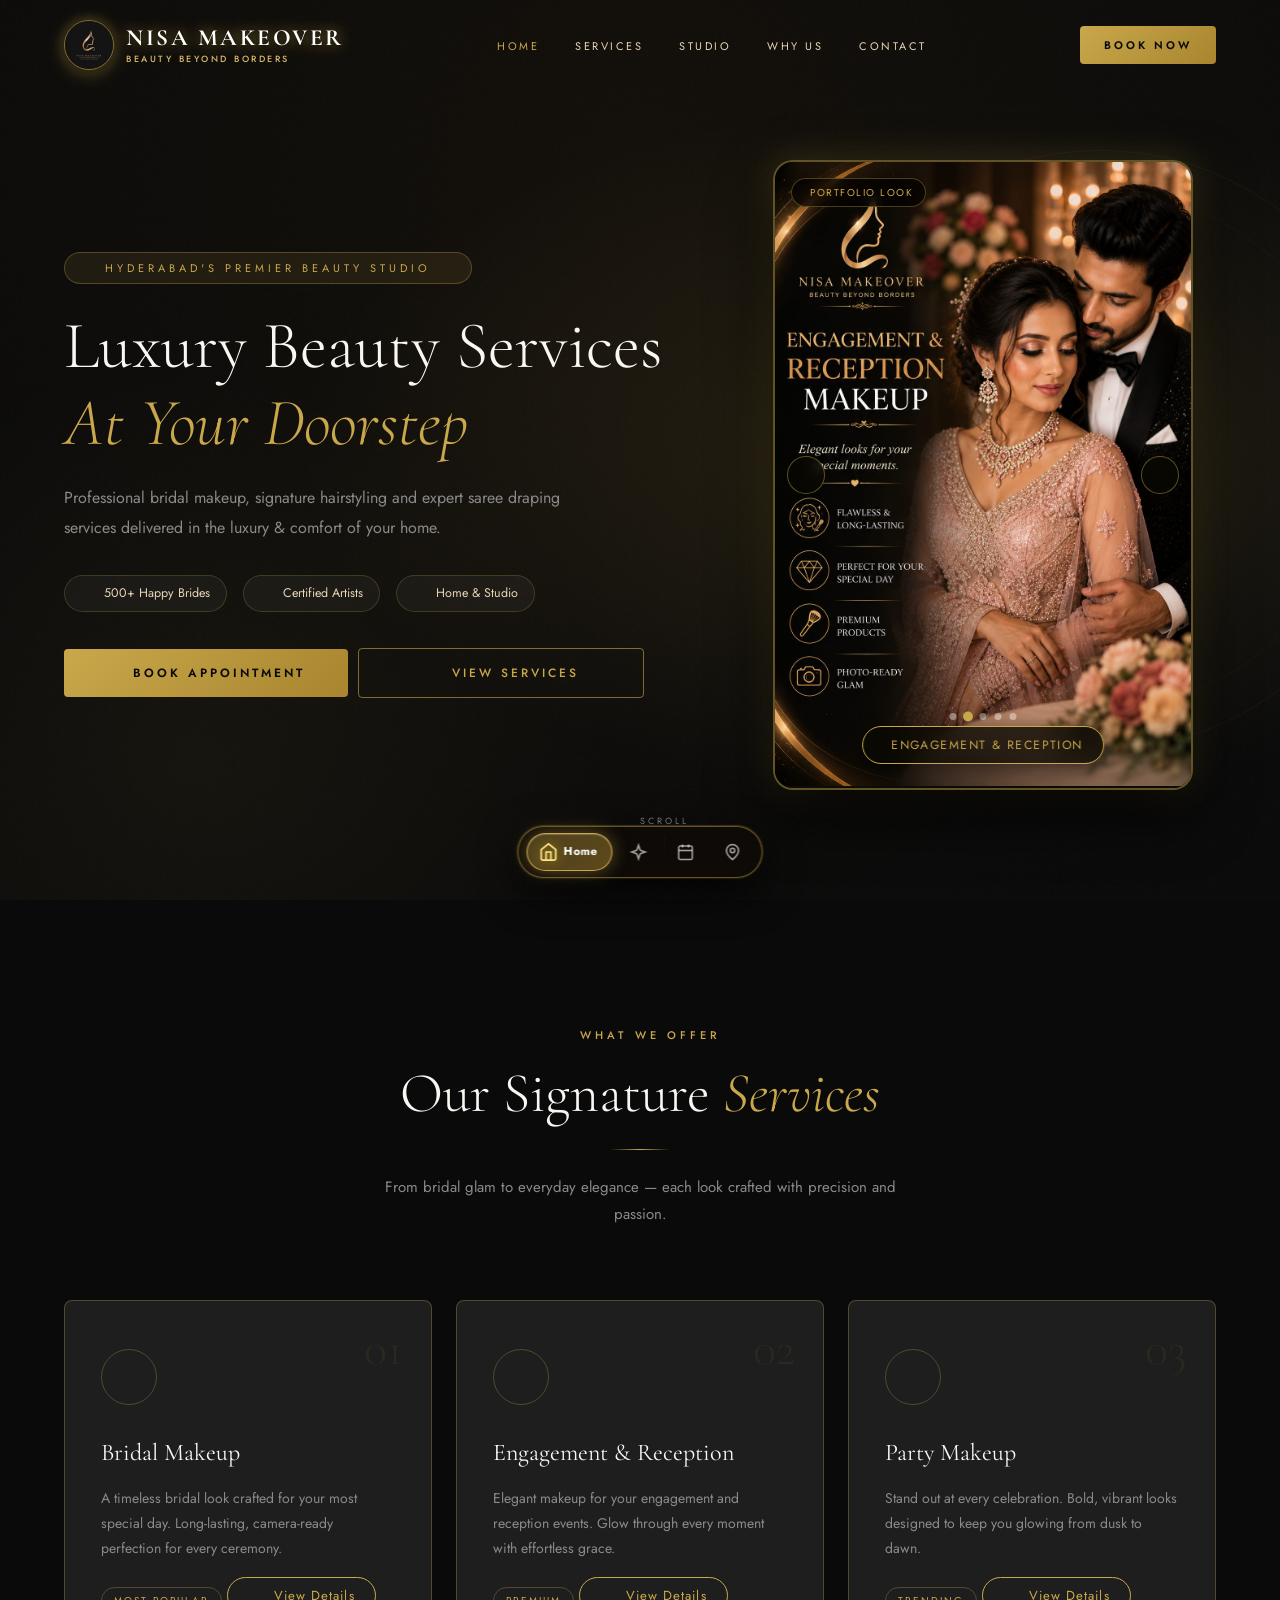
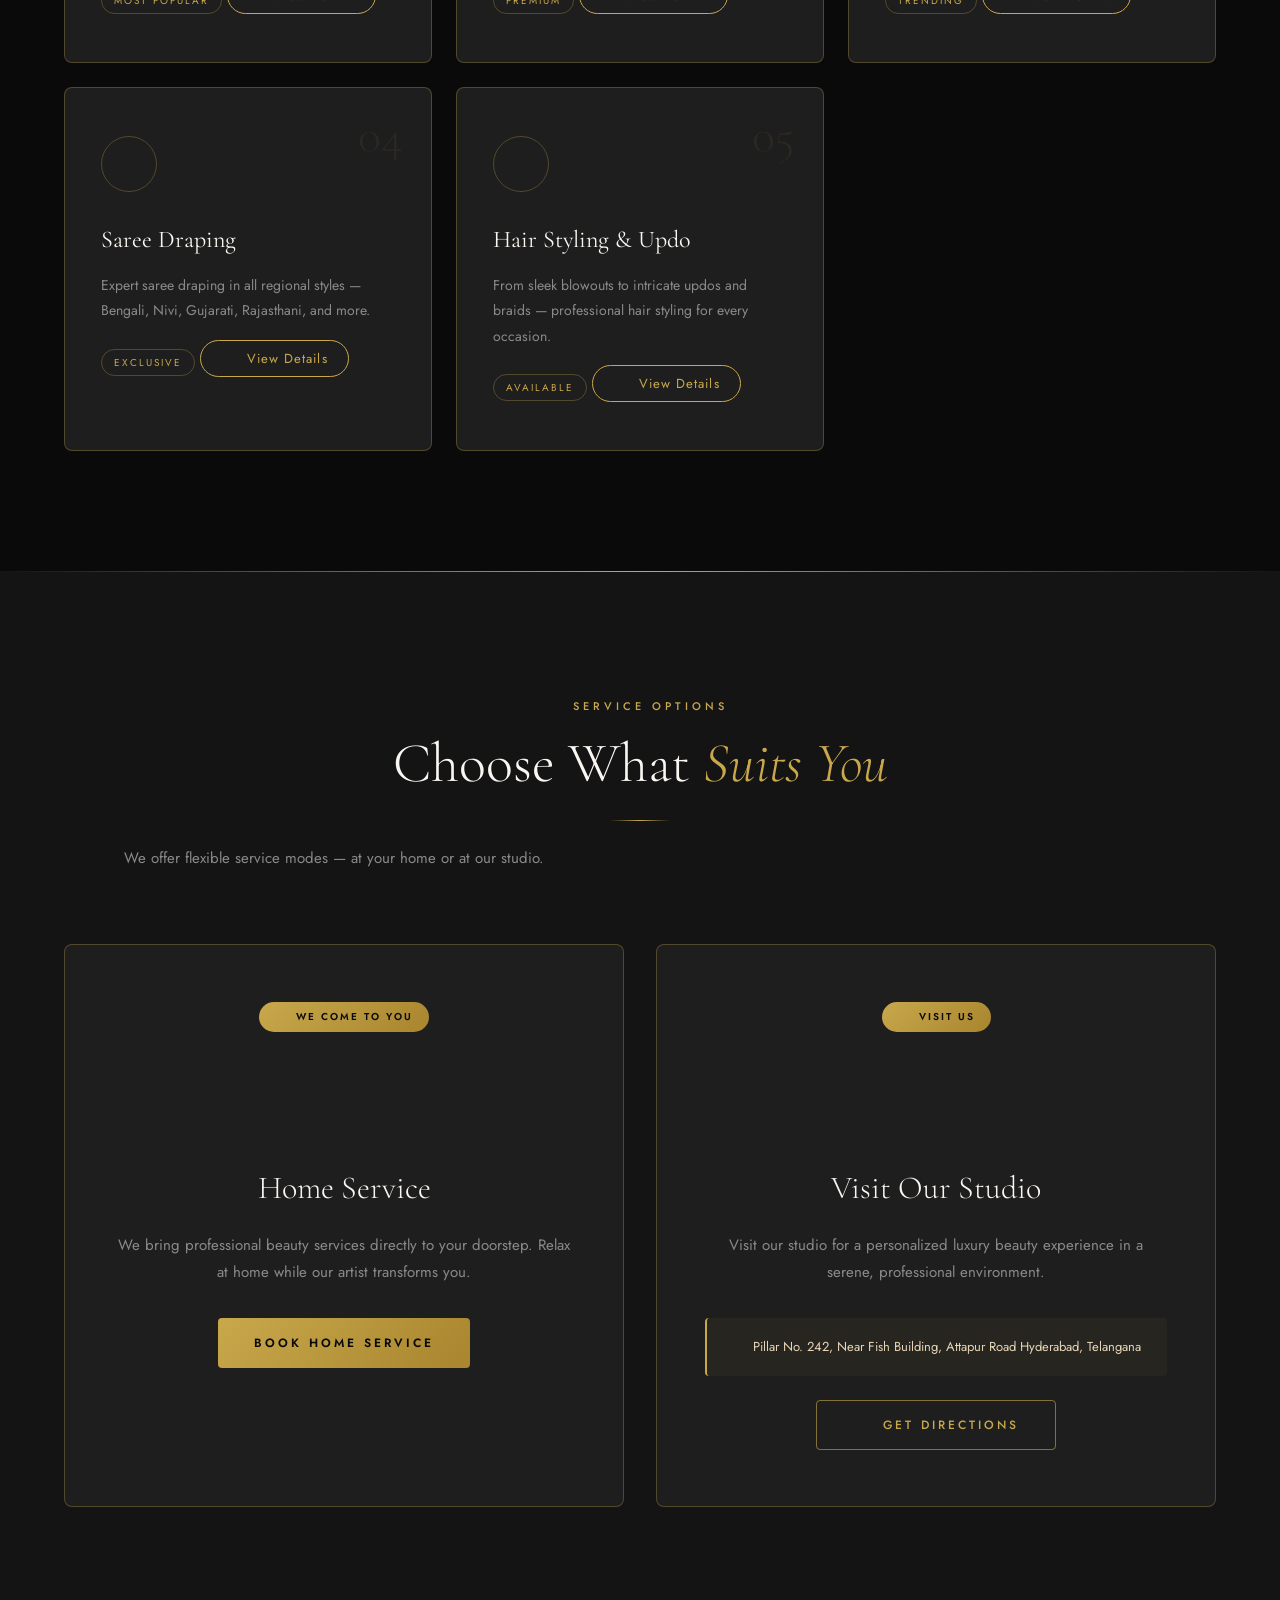
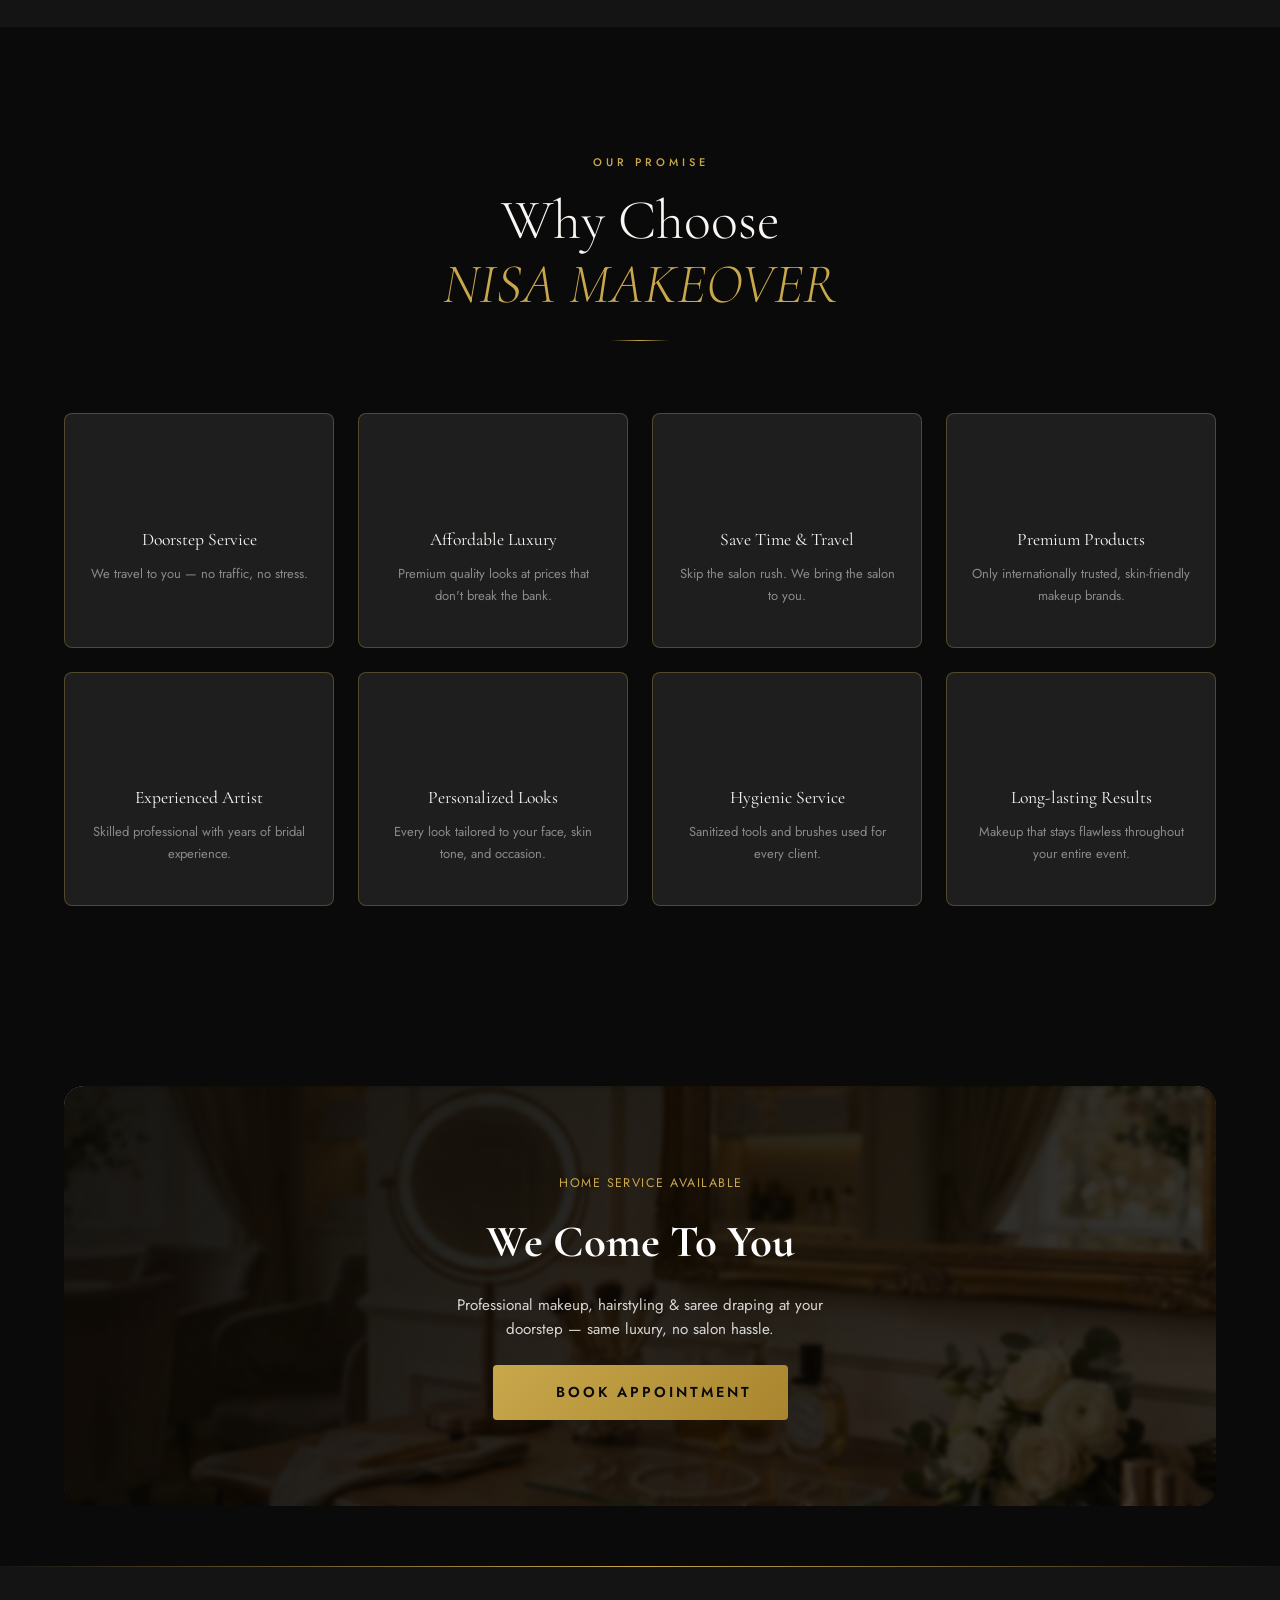
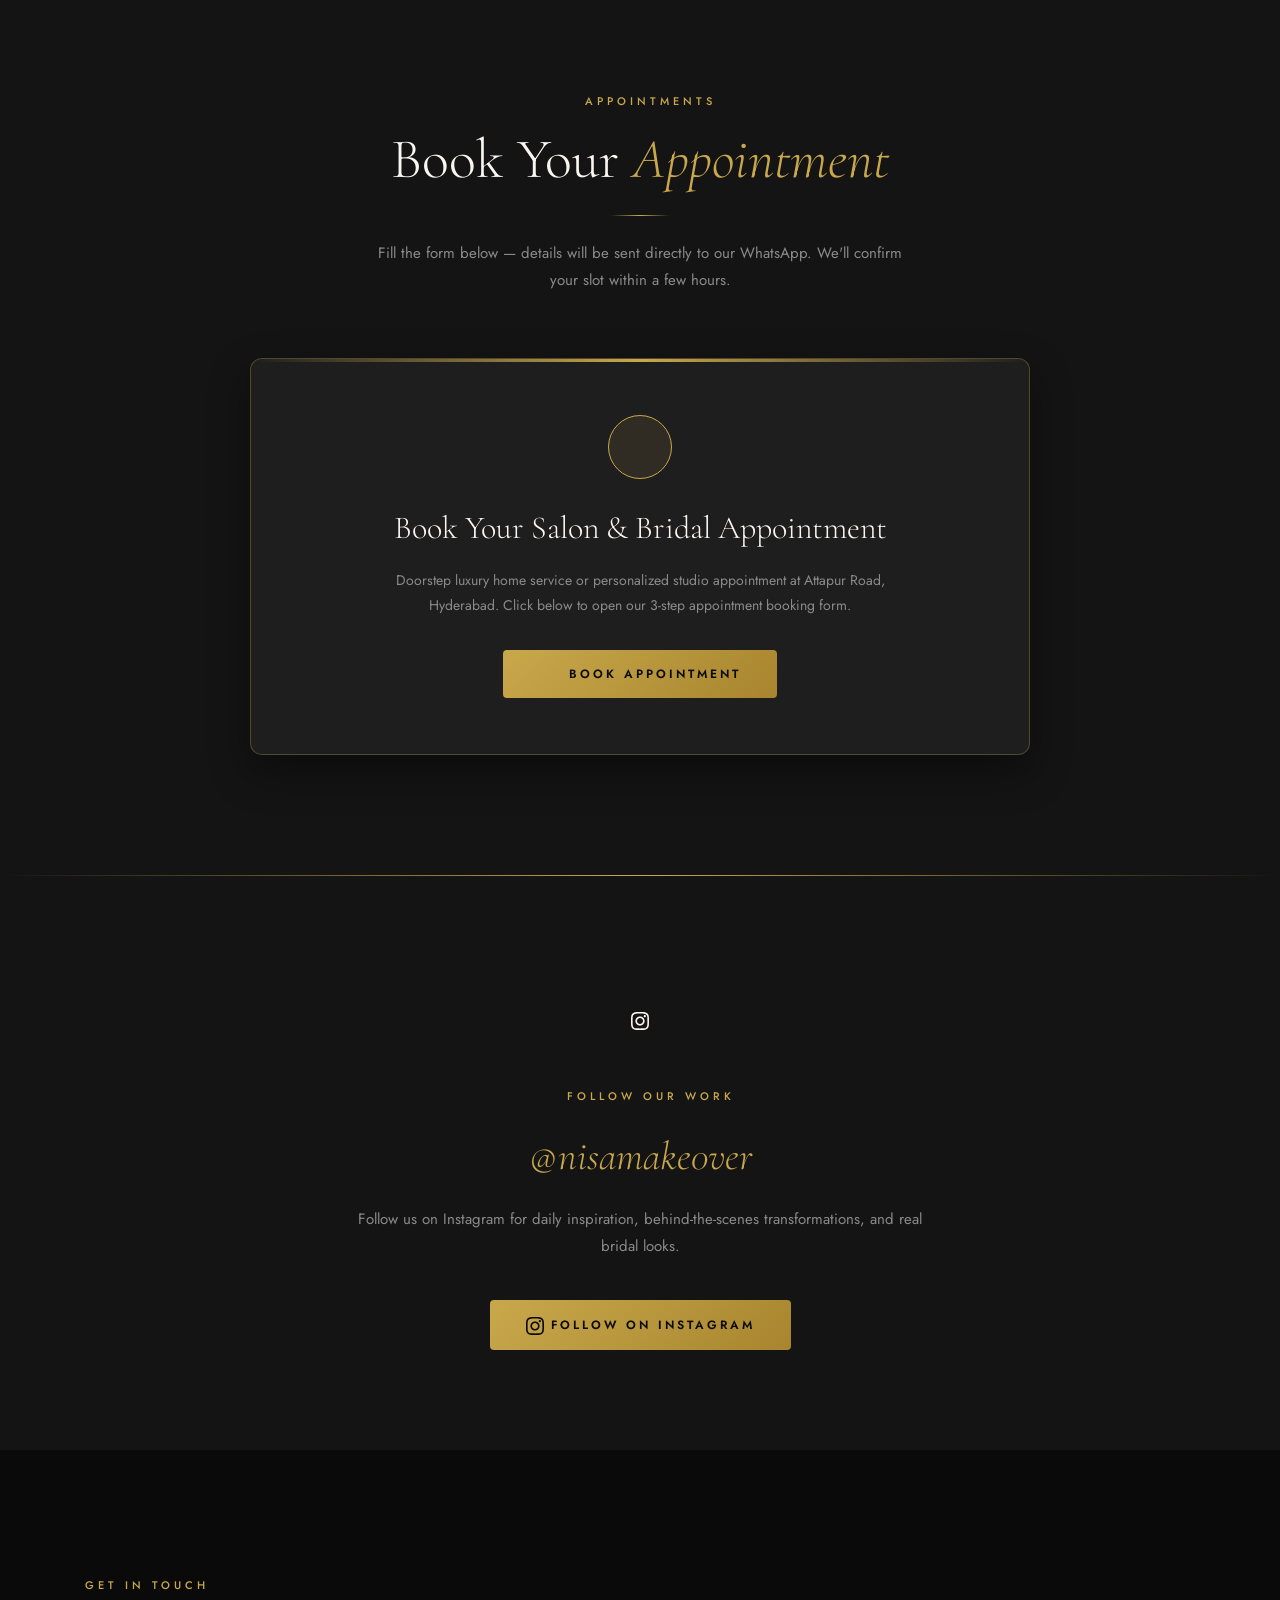
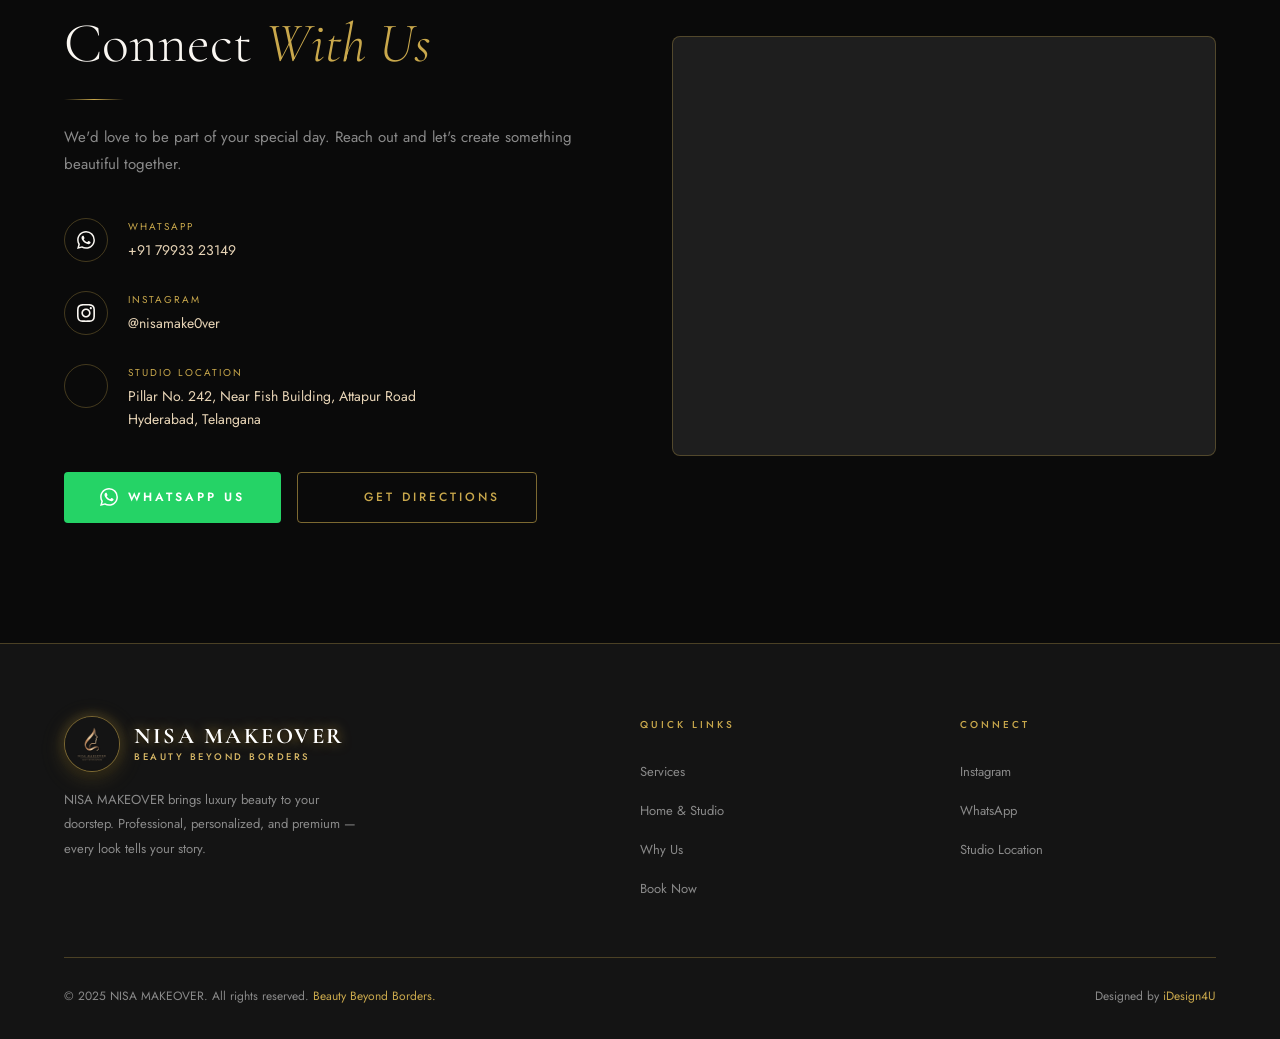
==== commit 9cd48bed: "Add premium logo branding text to navbar and footer on home page" ====
--- a/index.html
+++ b/index.html
@@ -5,7 +5,7 @@
   <meta name="viewport" content="width=device-width, initial-scale=1.0" />
   <meta name="description" content="NISA MAKEOVER — Luxury beauty services at your doorstep. Professional bridal makeup, hair styling, saree draping in Hyderabad." />
   <title>NISA MAKEOVER — Beauty Beyond Borders</title>
-  <link rel="stylesheet" href="style.css?v=18" />
+  <link rel="stylesheet" href="style.css?v=19" />
   <link rel="icon" type="image/jpeg" href="assets/logo/logo.jpg" />
   <script src="https://unpkg.com/lucide@latest/dist/umd/lucide.min.js"></script>
   <style>
@@ -230,6 +230,91 @@
       .btn-txt-m {
         display: inline !important;
       }
+
+      /* Premium Logo Text Mobile Styling */
+      .nav-logo {
+        display: inline-flex !important;
+        align-items: center !important;
+        gap: 10px !important;
+        text-decoration: none !important;
+      }
+      .nav-logo img {
+        height: 42px !important;
+        width: 42px !important;
+        border-radius: 50% !important;
+        object-fit: cover !important;
+        border: 1.5px solid rgba(201, 168, 76, 0.6) !important;
+        box-shadow: 0 2px 8px rgba(0,0,0,0.5), 0 0 10px rgba(201, 168, 76, 0.25) !important;
+        flex-shrink: 0 !important;
+      }
+      .nav-logo-text {
+        display: flex !important;
+        flex-direction: column !important;
+        justify-content: center !important;
+        line-height: 1.1 !important;
+      }
+      .nav-logo-text .brand {
+        font-family: var(--font-display, 'Cormorant Garamond', serif) !important;
+        font-size: 1.25rem !important;
+        font-weight: 800 !important;
+        letter-spacing: 2px !important;
+        color: #ffffff !important;
+        text-transform: uppercase !important;
+        line-height: 1.1 !important;
+        text-shadow: 0 0 12px rgba(216, 174, 67, 0.75), 0 2px 4px rgba(0,0,0,0.9) !important;
+        white-space: nowrap !important;
+      }
+      .nav-logo-text .tagline {
+        font-family: var(--font-body, 'Jost', sans-serif) !important;
+        font-size: 8px !important;
+        font-weight: 500 !important;
+        letter-spacing: 2px !important;
+        color: var(--gold-light, #e2c06a) !important;
+        text-transform: uppercase !important;
+        margin-top: 2px !important;
+        white-space: nowrap !important;
+        opacity: 0.95 !important;
+      }
+      .footer-logo {
+        display: inline-flex !important;
+        align-items: center !important;
+        gap: 12px !important;
+      }
+      .footer-logo img {
+        height: 48px !important;
+        width: 48px !important;
+        border-radius: 50% !important;
+        object-fit: cover !important;
+        border: 1.5px solid rgba(201, 168, 76, 0.5) !important;
+        box-shadow: 0 4px 15px rgba(0,0,0,0.6) !important;
+        flex-shrink: 0 !important;
+      }
+      .footer-logo-text {
+        display: flex !important;
+        flex-direction: column !important;
+        justify-content: center !important;
+        line-height: 1.1 !important;
+      }
+      .footer-logo-text .brand {
+        font-family: var(--font-display, 'Cormorant Garamond', serif) !important;
+        font-size: 1.3rem !important;
+        font-weight: 800 !important;
+        letter-spacing: 2px !important;
+        color: #ffffff !important;
+        text-transform: uppercase !important;
+        line-height: 1.1 !important;
+        text-shadow: 0 0 12px rgba(216, 174, 67, 0.6), 0 2px 4px rgba(0,0,0,0.9) !important;
+      }
+      .footer-logo-text .tagline {
+        font-family: var(--font-body, 'Jost', sans-serif) !important;
+        font-size: 8.5px !important;
+        font-weight: 500 !important;
+        letter-spacing: 2.2px !important;
+        color: var(--gold-light, #e2c06a) !important;
+        text-transform: uppercase !important;
+        margin-top: 2px !important;
+        opacity: 0.95 !important;
+      }
     }
     @media (min-width: 769px) {
       .btn-txt-d {
@@ -238,6 +323,30 @@
       .btn-txt-m {
         display: none !important;
       }
+      .nav-logo img {
+        height: 50px !important;
+        width: 50px !important;
+      }
+      .nav-logo-text .brand {
+        font-size: 1.45rem !important;
+        letter-spacing: 2.5px !important;
+      }
+      .nav-logo-text .tagline {
+        font-size: 9px !important;
+        letter-spacing: 2.5px !important;
+      }
+      .footer-logo img {
+        height: 56px !important;
+        width: 56px !important;
+      }
+      .footer-logo-text .brand {
+        font-size: 1.4rem !important;
+        letter-spacing: 2.5px !important;
+      }
+      .footer-logo-text .tagline {
+        font-size: 9.5px !important;
+        letter-spacing: 2.5px !important;
+      }
     }
   </style>
 </head>
@@ -246,8 +355,12 @@
   <!-- ── NAVBAR ── -->
   <nav id="navbar">
     <div class="container nav-inner">
-      <a href="#hero" class="nav-logo">
+      <a href="#hero" class="nav-logo" aria-label="NISA MAKEOVER Home">
         <img src="assets/logo/logo.jpg" alt="NISA MAKEOVER Logo" />
+        <div class="nav-logo-text">
+          <span class="brand">NISA MAKEOVER</span>
+          <span class="tagline">Beauty Beyond Borders</span>
+        </div>
       </a>
       <ul class="nav-links">
         <li><a href="#hero" class="active">Home</a></li>
@@ -635,6 +748,10 @@
         <div class="footer-brand">
           <div class="footer-logo">
             <img src="assets/logo/logo.jpg" alt="NISA MAKEOVER" />
+            <div class="footer-logo-text">
+              <span class="brand">NISA MAKEOVER</span>
+              <span class="tagline">Beauty Beyond Borders</span>
+            </div>
           </div>
           <p class="footer-about">NISA MAKEOVER brings luxury beauty to your doorstep. Professional, personalized, and premium — every look tells your story.</p>
         </div>
--- a/style.css
+++ b/style.css
@@ -185,19 +185,55 @@
   justify-content: space-between;
 }
 .nav-logo {
-  display: flex;
+  display: inline-flex;
   align-items: center;
   gap: 12px;
-}
-/* ── LOGO: Replace logo image in navbar ── */
+  text-decoration: none;
+}
+/* ── LOGO: Premium logo styling in navbar ── */
 .nav-logo img {
-  height: 52px;
-  width: auto;
+  height: 48px;
+  width: 48px;
+  border-radius: 50%;
+  object-fit: cover;
+  border: 1.5px solid rgba(201, 168, 76, 0.55);
+  box-shadow: 0 2px 10px rgba(0, 0, 0, 0.6), 0 0 12px rgba(201, 168, 76, 0.25);
   filter: drop-shadow(0 2px 8px rgba(201,168,76,0.4));
-}
-.nav-logo-text { display: flex; flex-direction: column; line-height: 1; }
-.nav-logo-text .brand { font-family: var(--font-display); font-size: 18px; font-weight: 400; letter-spacing: 4px; color: var(--gold); }
-.nav-logo-text .tagline { font-size: 8px; letter-spacing: 3px; color: var(--text-muted); text-transform: uppercase; margin-top: 3px; }
+  flex-shrink: 0;
+  transition: transform 0.3s ease, border-color 0.3s ease;
+}
+.nav-logo:hover img {
+  transform: scale(1.05);
+  border-color: var(--gold-light, #e2c06a);
+}
+.nav-logo-text {
+  display: flex;
+  flex-direction: column;
+  justify-content: center;
+  line-height: 1.15;
+}
+.nav-logo-text .brand {
+  font-family: var(--font-display, 'Cormorant Garamond', serif);
+  font-size: 1.4rem;
+  font-weight: 800;
+  letter-spacing: 2.5px;
+  color: #ffffff;
+  text-transform: uppercase;
+  line-height: 1.1;
+  text-shadow: 0 0 14px rgba(216, 174, 67, 0.8), 0 2px 5px rgba(0,0,0,0.95);
+  white-space: nowrap;
+}
+.nav-logo-text .tagline {
+  font-family: var(--font-body, 'Jost', sans-serif);
+  font-size: 8.5px;
+  font-weight: 500;
+  letter-spacing: 2.2px;
+  color: var(--gold-light, #e2c06a);
+  text-transform: uppercase;
+  margin-top: 2px;
+  white-space: nowrap;
+  opacity: 0.95;
+}
 .nav-links { display: flex; align-items: center; gap: 36px; }
 .nav-links a {
   font-size: 11px;
@@ -1161,15 +1197,44 @@
 }
 .footer-grid { display: grid; grid-template-columns: 2fr 1fr 1fr; gap: 64px; margin-bottom: 56px; }
 .footer-brand { display: flex; flex-direction: column; gap: 16px; }
-.footer-logo { display: flex; align-items: center; gap: 12px; }
-/* ── LOGO: Replace logo image in footer ── */
+.footer-logo { display: inline-flex; align-items: center; gap: 14px; }
+/* ── LOGO: Premium logo styling in footer ── */
 .footer-logo img {
-  height: 60px;
-  width: auto;
+  height: 52px;
+  width: 52px;
+  border-radius: 50%;
+  object-fit: cover;
+  border: 1.5px solid rgba(201, 168, 76, 0.5);
+  box-shadow: 0 4px 15px rgba(0, 0, 0, 0.6), 0 0 12px rgba(201, 168, 76, 0.25);
   filter: drop-shadow(0 2px 8px rgba(201,168,76,0.3));
-}
-.footer-logo-text .brand { font-family: var(--font-display); font-size: 1.3rem; font-weight: 400; letter-spacing: 4px; color: var(--gold); }
-.footer-logo-text .tagline { font-size: 9px; letter-spacing: 3px; color: var(--text-muted); text-transform: uppercase; margin-top: 4px; }
+  flex-shrink: 0;
+}
+.footer-logo-text {
+  display: flex;
+  flex-direction: column;
+  justify-content: center;
+  line-height: 1.15;
+}
+.footer-logo-text .brand {
+  font-family: var(--font-display, 'Cormorant Garamond', serif);
+  font-size: 1.35rem;
+  font-weight: 800;
+  letter-spacing: 2.5px;
+  color: #ffffff;
+  text-transform: uppercase;
+  line-height: 1.1;
+  text-shadow: 0 0 12px rgba(216, 174, 67, 0.7), 0 2px 4px rgba(0,0,0,0.9);
+}
+.footer-logo-text .tagline {
+  font-family: var(--font-body, 'Jost', sans-serif);
+  font-size: 9px;
+  font-weight: 500;
+  letter-spacing: 2.5px;
+  color: var(--gold-light, #e2c06a);
+  text-transform: uppercase;
+  margin-top: 3px;
+  opacity: 0.95;
+}
 .footer-about { font-size: 13px; color: var(--text-muted); line-height: 1.9; max-width: 300px; }
 .footer-col h4 { font-size: 10px; letter-spacing: 3px; text-transform: uppercase; color: var(--gold); margin-bottom: 24px; font-weight: 500; }
 .footer-col ul { display: flex; flex-direction: column; gap: 12px; }
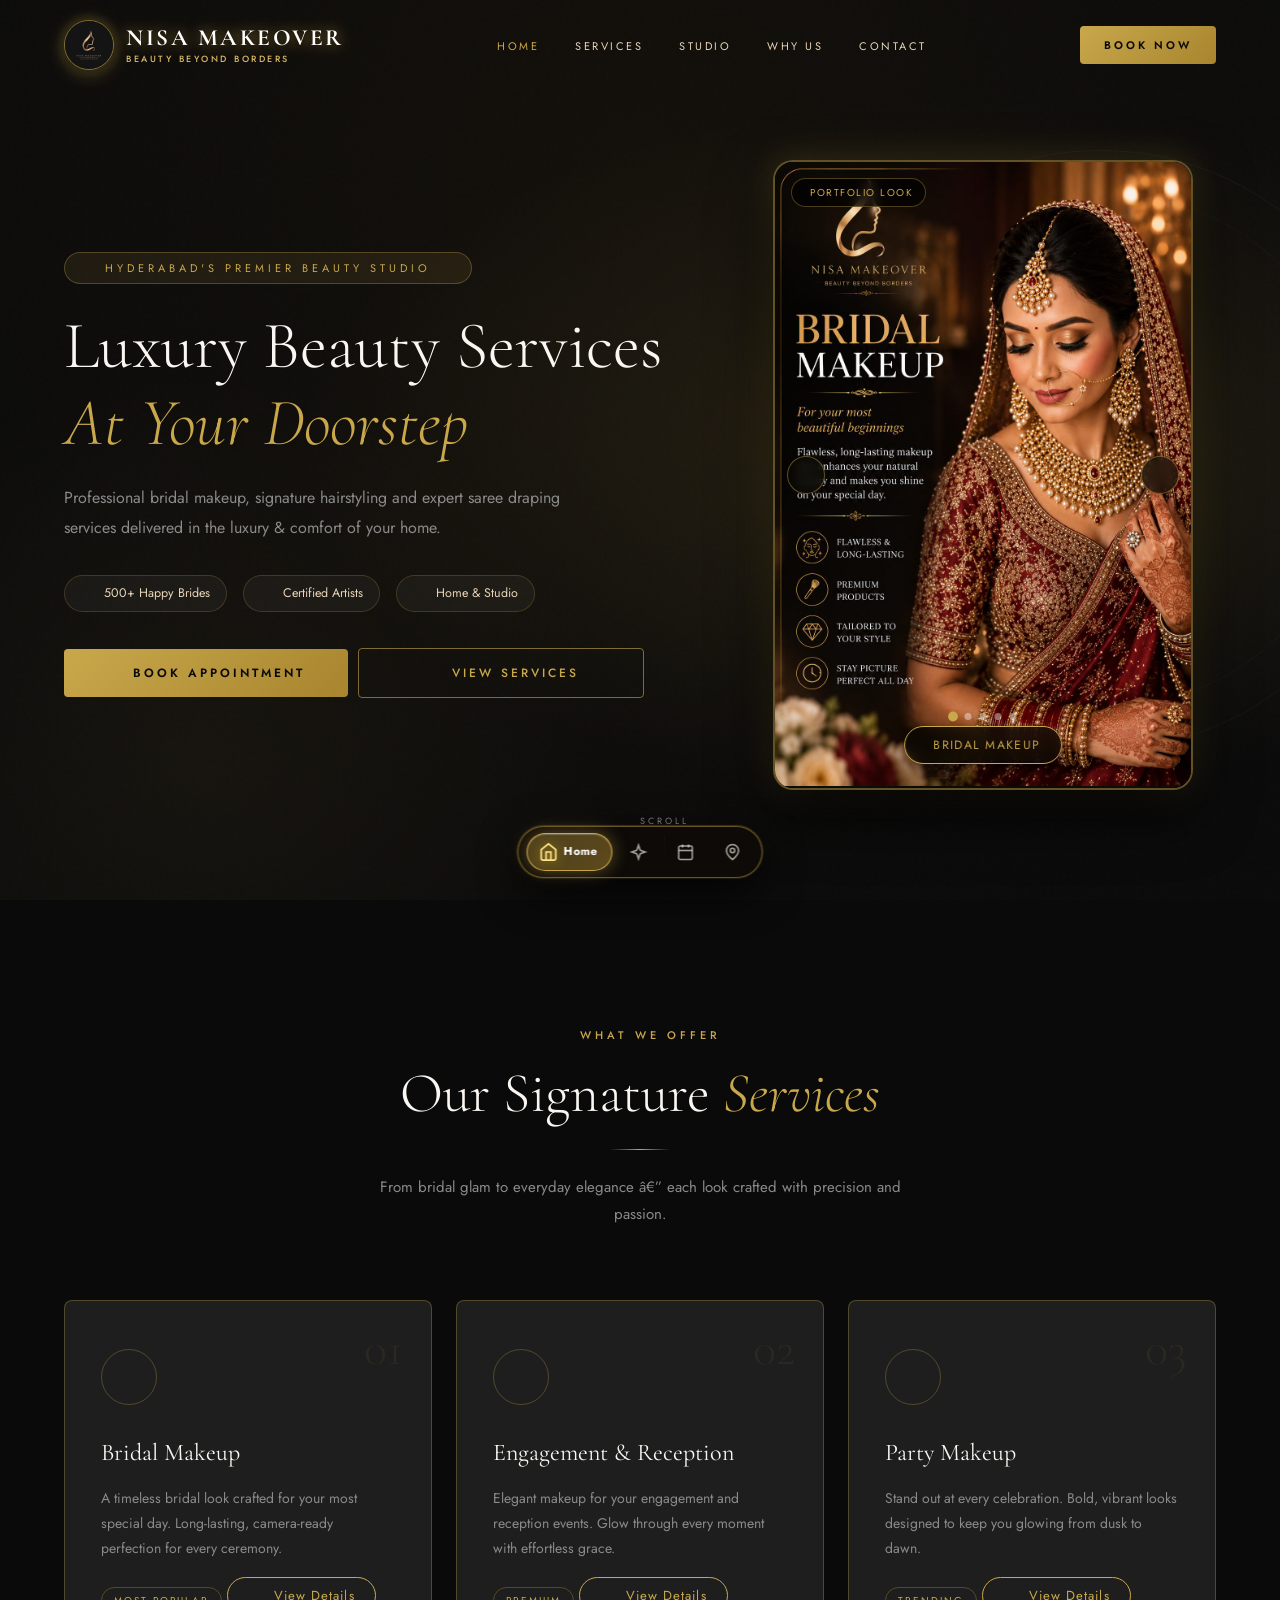
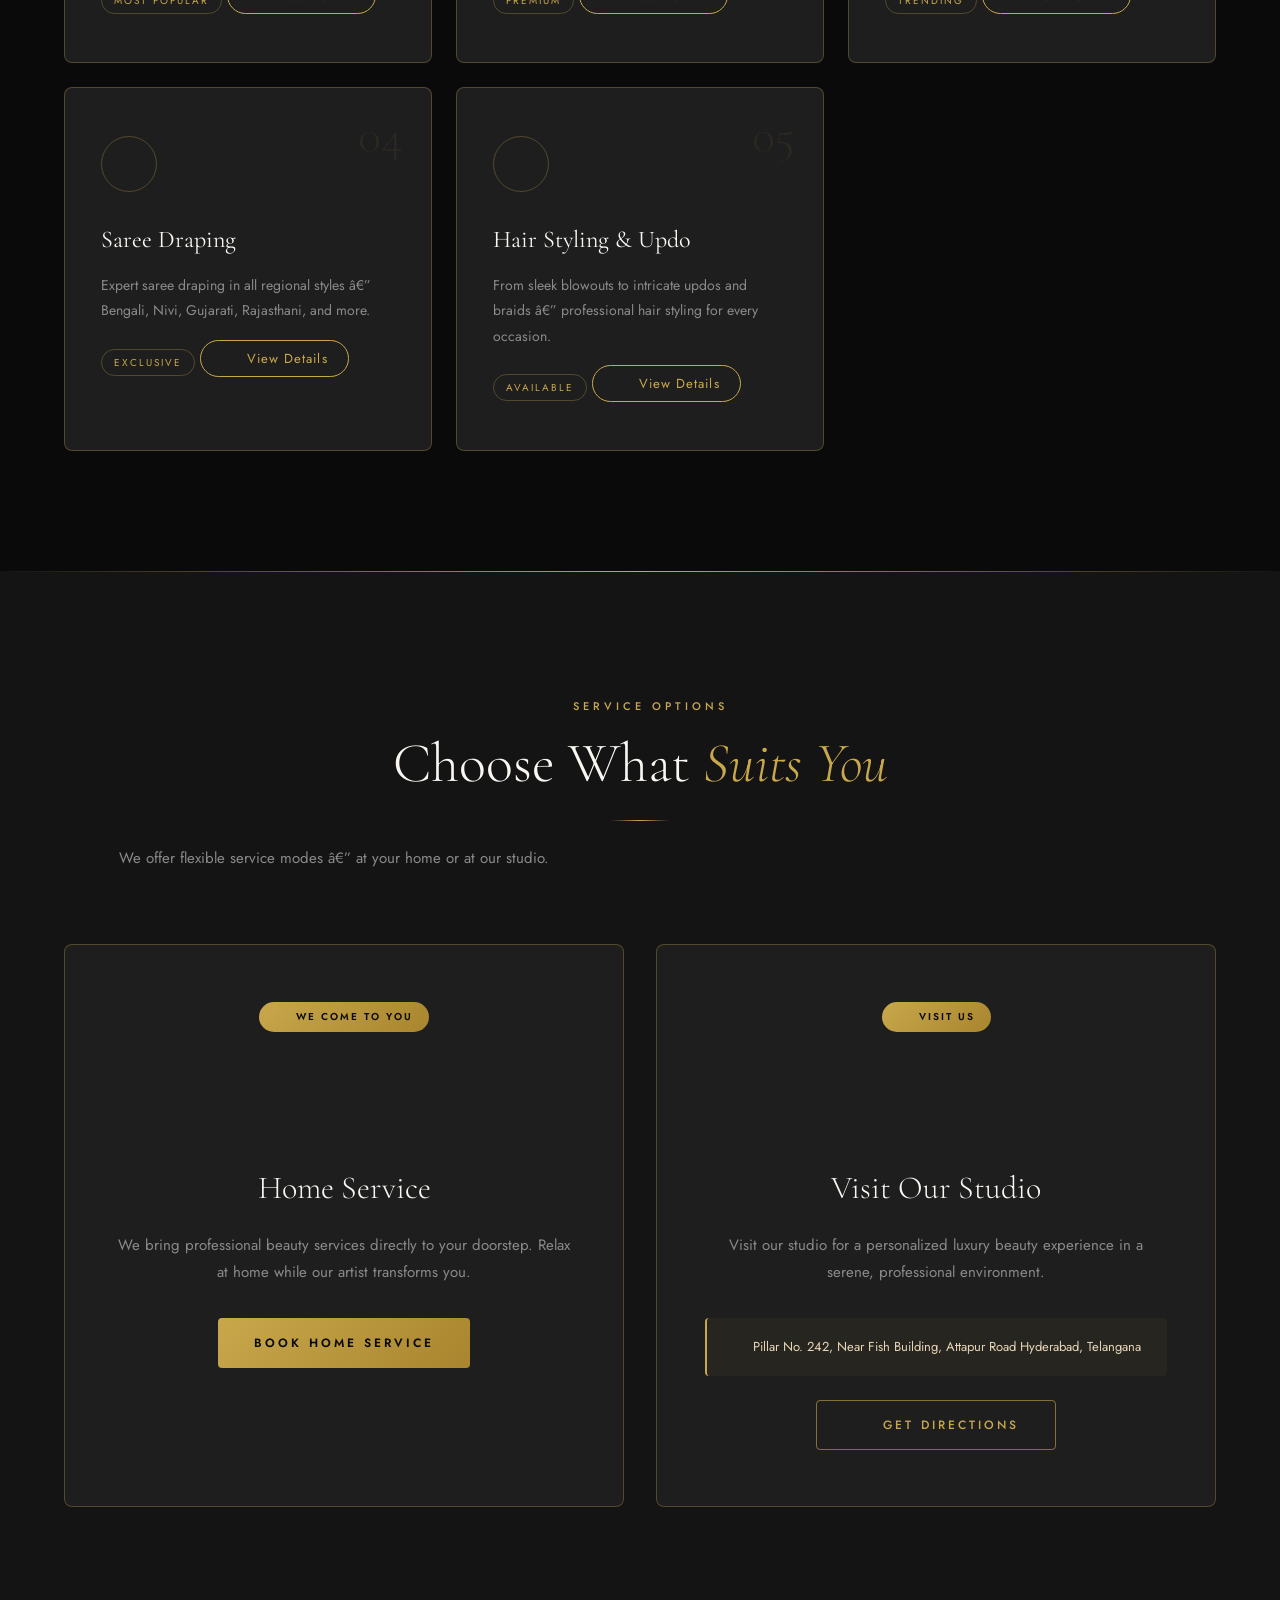
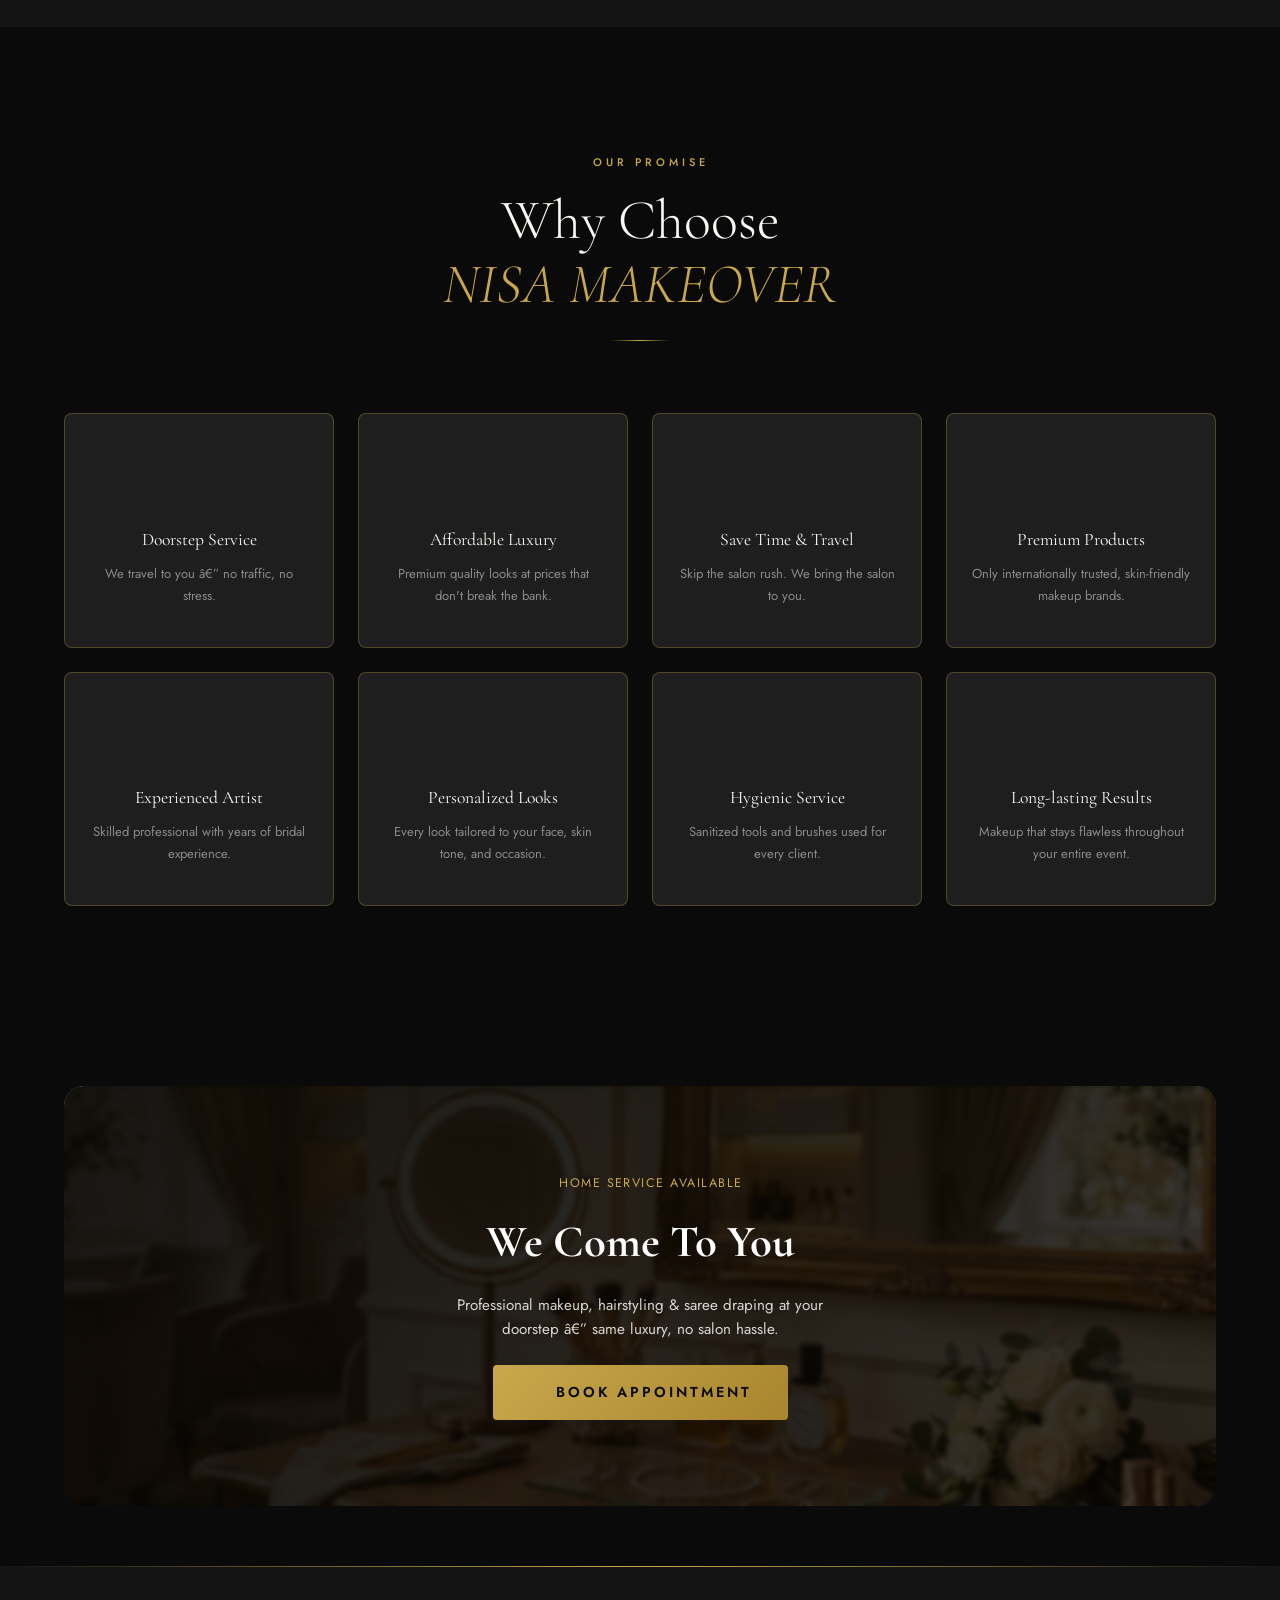
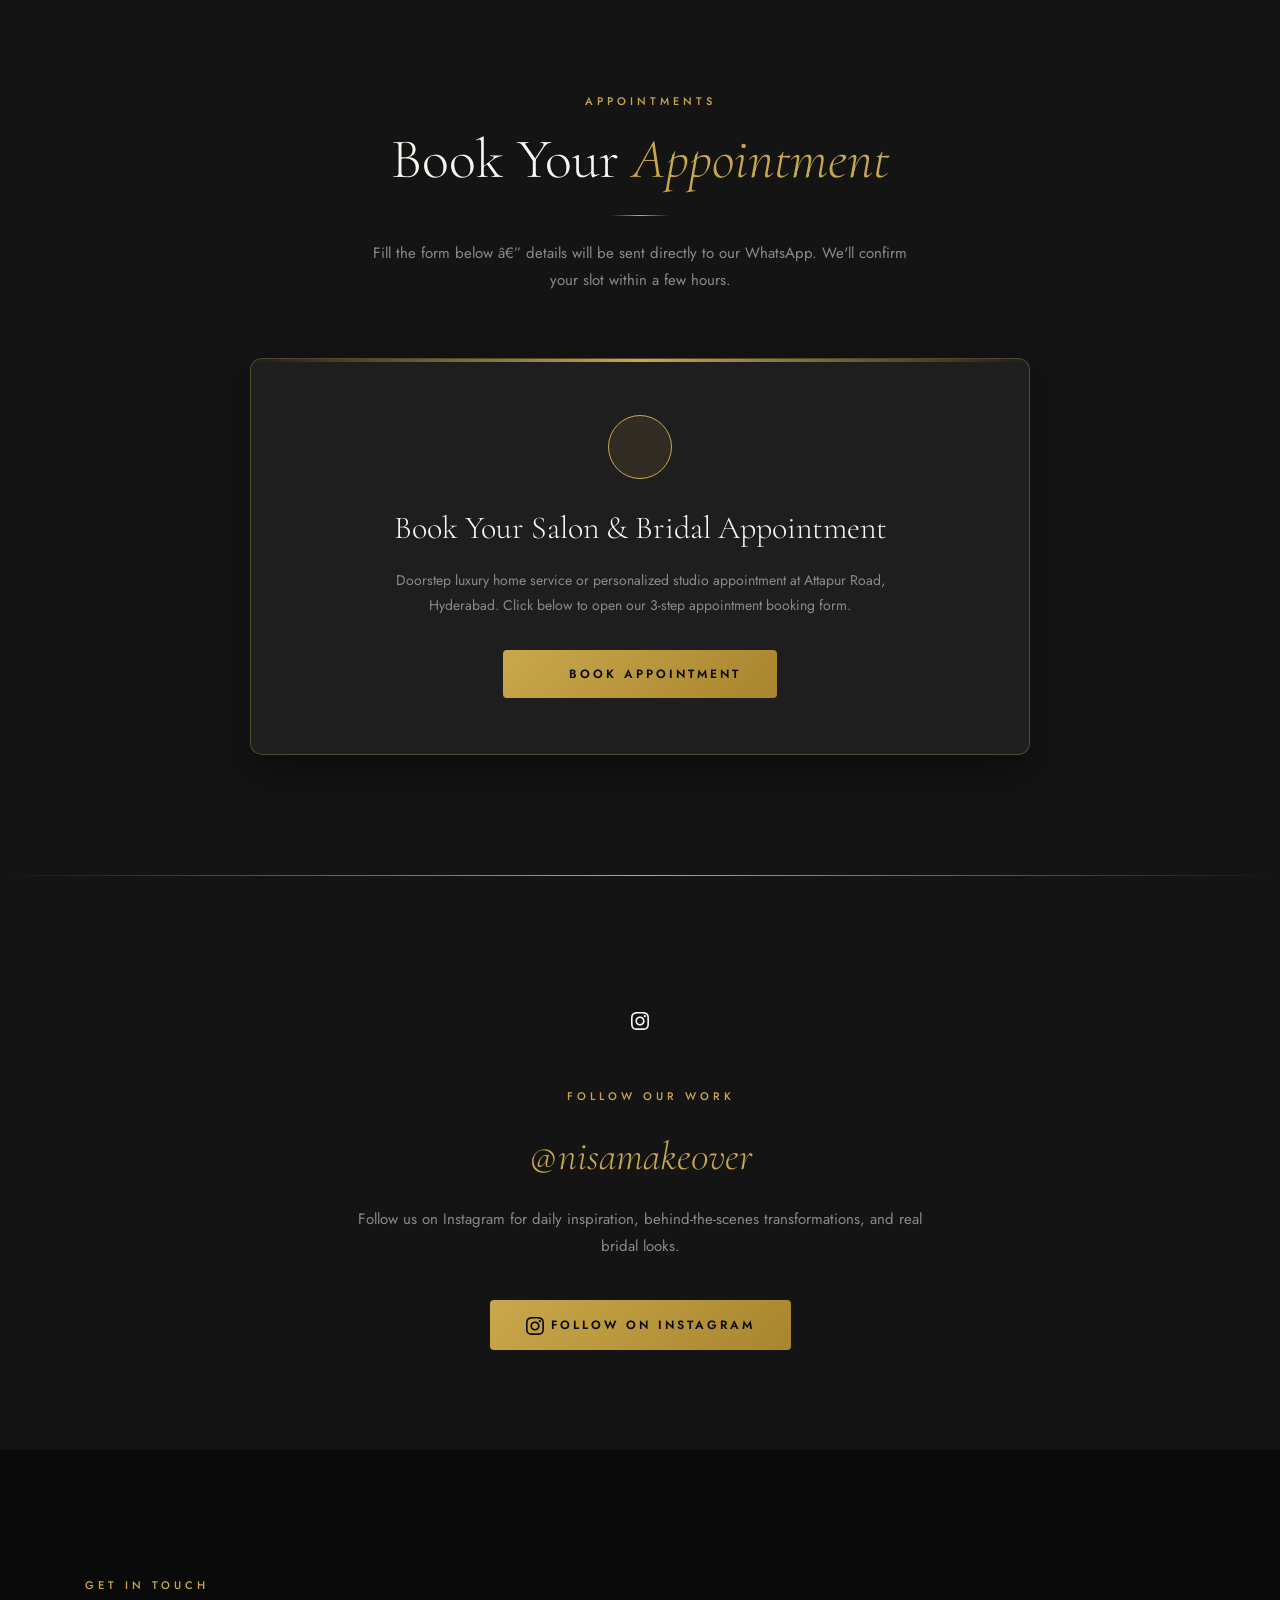
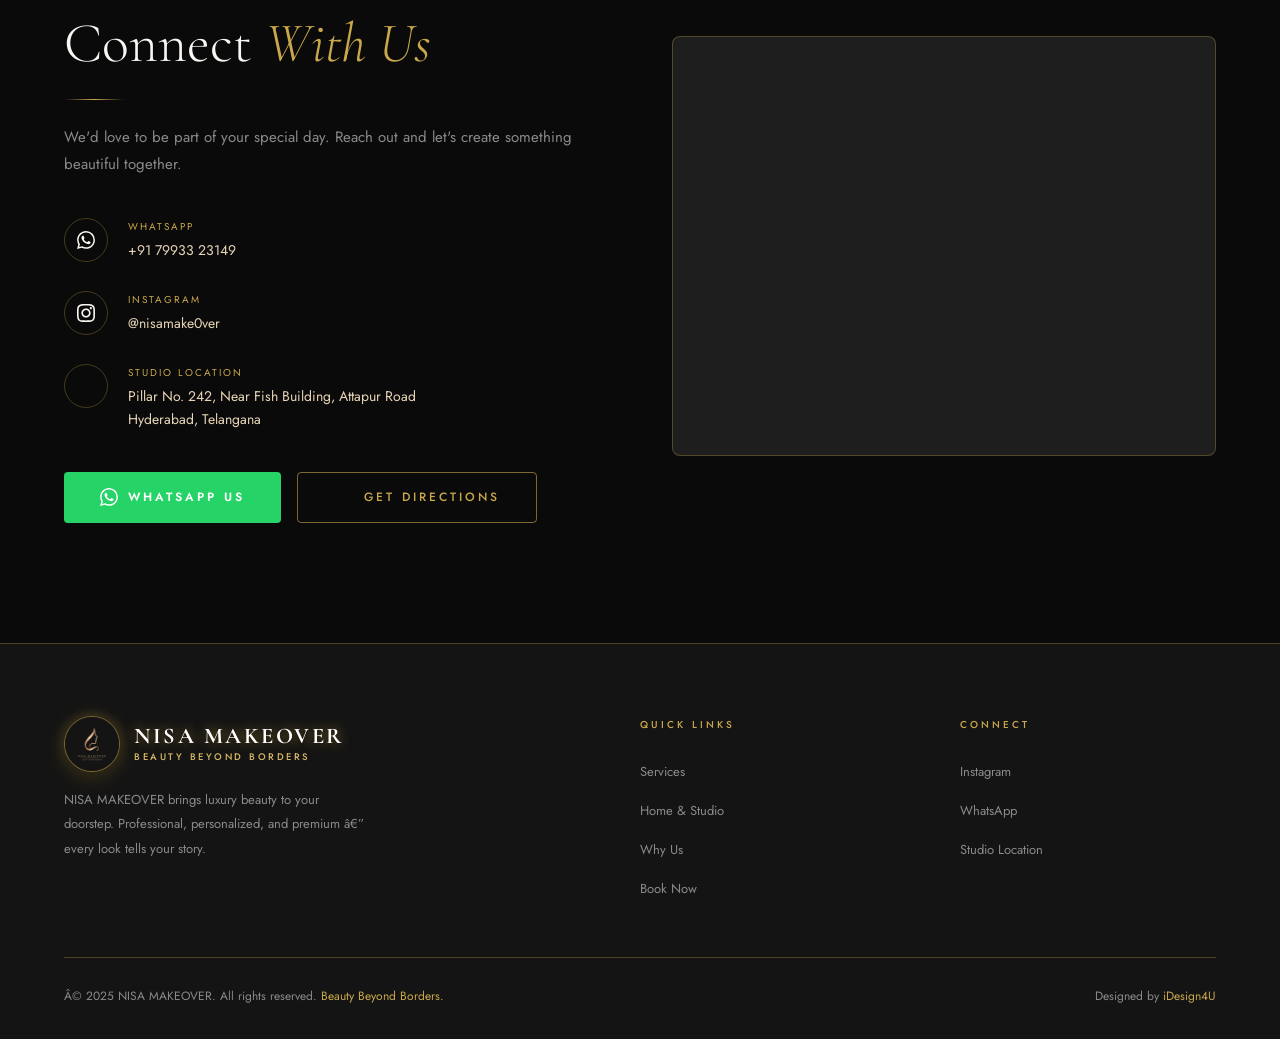
==== commit 364c3569: "Add clean URL /workshop route - move to workshop/index.html, redirect old workshop.html" ====
--- a/index.html
+++ b/index.html
@@ -1,10 +1,10 @@
-<!DOCTYPE html>
+﻿<!DOCTYPE html>
 <html lang="en">
 <head>
   <meta charset="UTF-8" />
   <meta name="viewport" content="width=device-width, initial-scale=1.0" />
-  <meta name="description" content="NISA MAKEOVER — Luxury beauty services at your doorstep. Professional bridal makeup, hair styling, saree draping in Hyderabad." />
-  <title>NISA MAKEOVER — Beauty Beyond Borders</title>
+  <meta name="description" content="NISA MAKEOVER â€” Luxury beauty services at your doorstep. Professional bridal makeup, hair styling, saree draping in Hyderabad." />
+  <title>NISA MAKEOVER â€” Beauty Beyond Borders</title>
   <link rel="stylesheet" href="style.css?v=19" />
   <link rel="icon" type="image/jpeg" href="assets/logo/logo.jpg" />
   <script src="https://unpkg.com/lucide@latest/dist/umd/lucide.min.js"></script>
@@ -352,7 +352,7 @@
 </head>
 <body>
 
-  <!-- ── NAVBAR ── -->
+  <!-- â”€â”€ NAVBAR â”€â”€ -->
   <nav id="navbar">
     <div class="container nav-inner">
       <a href="#hero" class="nav-logo" aria-label="NISA MAKEOVER Home">
@@ -378,17 +378,17 @@
 
   <!-- Mobile Nav -->
   <nav class="mobile-nav" id="mobileNav">
-    <span class="mobile-nav-close" id="mobileClose">×</span>
+    <span class="mobile-nav-close" id="mobileClose">Ã—</span>
     <a href="#hero" class="mobile-link active"><i data-lucide="home" class="icon-inline"></i> Home</a>
     <a href="#services" class="mobile-link"><i data-lucide="sparkles" class="icon-inline"></i> Services</a>
     <a href="#service-mode" class="mobile-link"><i data-lucide="building-2" class="icon-inline"></i> Studio & Doorstep</a>
     <a href="#why-choose" class="mobile-link"><i data-lucide="star" class="icon-inline"></i> Why Us</a>
     <a href="#booking" class="mobile-link"><i data-lucide="calendar" class="icon-inline"></i> Book Appointment</a>
-    <a href="workshop.html" class="mobile-link masterclass-expire-target" style="color:var(--gold);"><i data-lucide="crown" class="icon-inline"></i> Bridal Masterclass (11 Oct)</a>
+    <a href="/workshop" class="mobile-link masterclass-expire-target" style="color:var(--gold);"><i data-lucide="crown" class="icon-inline"></i> Bridal Masterclass (11 Oct)</a>
     <a href="#contact" class="mobile-link"><i data-lucide="phone" class="icon-inline"></i> Contact</a>
   </nav>
 
-  <!-- ── HERO ── -->
+  <!-- â”€â”€ HERO â”€â”€ -->
   <section id="hero">
     <div class="hero-bg"></div>
     <div class="hero-grain"></div>
@@ -437,15 +437,15 @@
 
         <!-- Row 2: Masterclass Feature with Equal Full Prominence & BIG Live Timer -->
         <div class="hero-masterclass-card masterclass-expire-target">
-          <a href="workshop.html" class="hero-masterclass-banner-btn">
+          <a href="/workshop" class="hero-masterclass-banner-btn">
             <div class="hmc-info">
-              <span class="hmc-badge"><i data-lucide="crown"></i> SPECIAL EVENT • 11 OCTOBER</span>
+              <span class="hmc-badge"><i data-lucide="crown"></i> SPECIAL EVENT â€¢ 11 OCTOBER</span>
               <span class="hmc-title">1-Day Bridal Makeup Masterclass</span>
-              <span class="hmc-sub">Wedding × Reception • 11:00 AM – 5:00 PM • Digital Certificate Included</span>
+              <span class="hmc-sub">Wedding Ã— Reception â€¢ 11:00 AM â€“ 5:00 PM â€¢ Digital Certificate Included</span>
             </div>
             <div class="hmc-price-box">
-              <span class="hmc-old"><del>₹15,000</del></span>
-              <span class="hmc-price">₹4,999</span>
+              <span class="hmc-old"><del>â‚¹15,000</del></span>
+              <span class="hmc-price">â‚¹4,999</span>
               <span class="hmc-only">ONLY</span>
             </div>
           </a>
@@ -523,14 +523,14 @@
     </div>
   </section>
 
-  <!-- ── SERVICES ── -->
+  <!-- â”€â”€ SERVICES â”€â”€ -->
   <section id="services">
     <div class="container">
       <div class="services-header reveal">
         <span class="section-tag"><i data-lucide="gem" class="icon-tag"></i> What We Offer</span>
         <h2 class="section-title">Our Signature <span>Services</span></h2>
         <div class="gold-line"></div>
-        <p class="section-subtitle">From bridal glam to everyday elegance — each look crafted with precision and passion.</p>
+        <p class="section-subtitle">From bridal glam to everyday elegance â€” each look crafted with precision and passion.</p>
       </div>
       <div class="services-grid">
         <div class="service-card reveal" data-img="assets/services/bridal.jpg" data-title="Bridal Makeup">
@@ -561,7 +561,7 @@
           <div class="service-number">04</div>
           <div class="service-icon"><i data-lucide="shirt"></i></div>
           <h3 class="service-name">Saree Draping</h3>
-          <p class="service-desc">Expert saree draping in all regional styles — Bengali, Nivi, Gujarati, Rajasthani, and more.</p>
+          <p class="service-desc">Expert saree draping in all regional styles â€” Bengali, Nivi, Gujarati, Rajasthani, and more.</p>
           <span class="service-tag">Exclusive</span>
           <button class="service-view-btn" onclick="openServiceModal(this)"><i data-lucide="eye" class="btn-icon"></i> View Details</button>
         </div>
@@ -569,7 +569,7 @@
           <div class="service-number">05</div>
           <div class="service-icon"><i data-lucide="scissors"></i></div>
           <h3 class="service-name">Hair Styling & Updo</h3>
-          <p class="service-desc">From sleek blowouts to intricate updos and braids — professional hair styling for every occasion.</p>
+          <p class="service-desc">From sleek blowouts to intricate updos and braids â€” professional hair styling for every occasion.</p>
           <span class="service-tag">Available</span>
           <button class="service-view-btn" onclick="openServiceModal(this)"><i data-lucide="eye" class="btn-icon"></i> View Details</button>
         </div>
@@ -577,14 +577,14 @@
     </div>
   </section>
 
-  <!-- ── SERVICE MODE ── -->
+  <!-- â”€â”€ SERVICE MODE â”€â”€ -->
   <section id="service-mode">
     <div class="container">
       <div class="mode-header reveal">
         <span class="section-tag"><i data-lucide="gem" class="icon-tag"></i> Service Options</span>
         <h2 class="section-title">Choose What <span>Suits You</span></h2>
         <div class="gold-line"></div>
-        <p class="section-subtitle">We offer flexible service modes — at your home or at our studio.</p>
+        <p class="section-subtitle">We offer flexible service modes â€” at your home or at our studio.</p>
       </div>
       <div class="mode-grid">
         <div class="mode-card reveal">
@@ -609,7 +609,7 @@
     </div>
   </section>
 
-  <!-- ── WHY CHOOSE ── -->
+  <!-- â”€â”€ WHY CHOOSE â”€â”€ -->
   <section id="why-choose">
     <div class="container">
       <div class="why-header reveal">
@@ -618,7 +618,7 @@
         <div class="gold-line"></div>
       </div>
       <div class="why-grid">
-        <div class="why-card reveal"><div class="why-emoji"><i data-lucide="car"></i></div><h4 class="why-title">Doorstep Service</h4><p class="why-desc">We travel to you — no traffic, no stress.</p></div>
+        <div class="why-card reveal"><div class="why-emoji"><i data-lucide="car"></i></div><h4 class="why-title">Doorstep Service</h4><p class="why-desc">We travel to you â€” no traffic, no stress.</p></div>
         <div class="why-card reveal"><div class="why-emoji"><i data-lucide="gem"></i></div><h4 class="why-title">Affordable Luxury</h4><p class="why-desc">Premium quality looks at prices that don't break the bank.</p></div>
         <div class="why-card reveal"><div class="why-emoji"><i data-lucide="clock"></i></div><h4 class="why-title">Save Time & Travel</h4><p class="why-desc">Skip the salon rush. We bring the salon to you.</p></div>
         <div class="why-card reveal"><div class="why-emoji"><i data-lucide="sparkles"></i></div><h4 class="why-title">Premium Products</h4><p class="why-desc">Only internationally trusted, skin-friendly makeup brands.</p></div>
@@ -630,7 +630,7 @@
     </div>
   </section>
 
-  <!-- ── HOME SERVICE BANNER ── -->
+  <!-- â”€â”€ HOME SERVICE BANNER â”€â”€ -->
   <div class="hs-banner-wrap">
     <div class="container">
       <div class="home-service-banner reveal">
@@ -638,23 +638,23 @@
         <div class="hs-banner-overlay">
           <p class="hs-banner-tag"><i data-lucide="home" class="icon-inline"></i> Home Service Available</p>
           <h3 class="hs-banner-title">We Come To You</h3>
-          <p class="hs-banner-sub">Professional makeup, hairstyling & saree draping at your doorstep — same luxury, no salon hassle.</p>
+          <p class="hs-banner-sub">Professional makeup, hairstyling & saree draping at your doorstep â€” same luxury, no salon hassle.</p>
           <a href="#booking" class="btn-primary hs-book-btn"><span><i data-lucide="calendar" class="btn-icon"></i> Book Appointment</span></a>
         </div>
       </div>
     </div>
   </div>
 
-  <!-- ══════════════════════════════════════════
-       BOOKING SECTION — WhatsApp Direct
-  ══════════════════════════════════════════ -->
+  <!-- â•â•â•â•â•â•â•â•â•â•â•â•â•â•â•â•â•â•â•â•â•â•â•â•â•â•â•â•â•â•â•â•â•â•â•â•â•â•â•â•â•â•
+       BOOKING SECTION â€” WhatsApp Direct
+  â•â•â•â•â•â•â•â•â•â•â•â•â•â•â•â•â•â•â•â•â•â•â•â•â•â•â•â•â•â•â•â•â•â•â•â•â•â•â•â•â•â• -->
   <section id="booking">
     <div class="container">
       <div class="booking-header reveal">
         <span class="section-tag"><i data-lucide="gem" class="icon-tag"></i> Appointments</span>
         <h2 class="section-title">Book Your <span>Appointment</span></h2>
         <div class="gold-line"></div>
-        <p class="section-subtitle">Fill the form below — details will be sent directly to our WhatsApp. We'll confirm your slot within a few hours.</p>
+        <p class="section-subtitle">Fill the form below â€” details will be sent directly to our WhatsApp. We'll confirm your slot within a few hours.</p>
       </div>
 
       <!-- On-Page Booking Invitation Card -->
@@ -670,8 +670,8 @@
           <div class="b-cta-workshop-wrap masterclass-expire-target">
             <button type="button" class="btn-workshop-premium b-cta-ws-btn" onclick="openWorkshopModal()" style="width:100%;">
               <i data-lucide="crown" class="btn-icon"></i>
-              <span class="btn-txt-d">1-Day Bridal Masterclass (Offer ₹4,999 Only)</span>
-              <span class="btn-txt-m">Bridal Masterclass • ₹4,999</span>
+              <span class="btn-txt-d">1-Day Bridal Masterclass (Offer â‚¹4,999 Only)</span>
+              <span class="btn-txt-m">Bridal Masterclass â€¢ â‚¹4,999</span>
             </button>
             <div class="b-cta-timer-badge">
               <i data-lucide="hourglass" class="timer-mini-icon timer-pulse"></i> Starts in: <strong id="bookingSecTimer">09d : 18h : 38m : 11s</strong>
@@ -682,9 +682,9 @@
     </div>
   </section>
 
-  <!-- ── TESTIMONIALS ── -->
-
-  <!-- ── INSTAGRAM ── -->
+  <!-- â”€â”€ TESTIMONIALS â”€â”€ -->
+
+  <!-- â”€â”€ INSTAGRAM â”€â”€ -->
   <section id="instagram">
     <div class="container">
       <div class="insta-inner reveal">
@@ -697,7 +697,7 @@
     </div>
   </section>
 
-  <!-- ── CONTACT ── -->
+  <!-- â”€â”€ CONTACT â”€â”€ -->
   <section id="contact">
     <div class="container">
       <div class="contact-grid">
@@ -741,7 +741,7 @@
     </div>
   </section>
 
-  <!-- ── FOOTER ── -->
+  <!-- â”€â”€ FOOTER â”€â”€ -->
   <footer id="footer">
     <div class="container">
       <div class="footer-grid">
@@ -753,7 +753,7 @@
               <span class="tagline">Beauty Beyond Borders</span>
             </div>
           </div>
-          <p class="footer-about">NISA MAKEOVER brings luxury beauty to your doorstep. Professional, personalized, and premium — every look tells your story.</p>
+          <p class="footer-about">NISA MAKEOVER brings luxury beauty to your doorstep. Professional, personalized, and premium â€” every look tells your story.</p>
         </div>
         <div class="footer-col">
           <h4>Quick Links</h4>
@@ -774,13 +774,13 @@
         </div>
       </div>
       <div class="footer-bottom">
-        <p>© 2025 NISA MAKEOVER. All rights reserved. <span style="color:var(--gold)">Beauty Beyond Borders.</span></p>
+        <p>Â© 2025 NISA MAKEOVER. All rights reserved. <span style="color:var(--gold)">Beauty Beyond Borders.</span></p>
         <p class="footer-credit">Designed by <a href="https://www.idesign4u.in" target="_blank" rel="noopener noreferrer" style="color:var(--gold)">iDesign4U</a></p>
       </div>
     </div>
   </footer>
 
-  <!-- ── FLOATING DYNAMIC ISLAND MENU BAR ── -->
+  <!-- â”€â”€ FLOATING DYNAMIC ISLAND MENU BAR â”€â”€ -->
   <nav class="floating-island-nav" id="floatingNav" aria-label="Quick Navigation">
     <a href="#hero" class="island-item active" data-target="hero" aria-label="Home">
       <span class="island-icon">
@@ -796,7 +796,7 @@
       <span class="island-label">Services</span>
     </a>
 
-    <a href="workshop.html" class="island-item masterclass-expire-target" data-target="workshop" aria-label="Masterclass">
+    <a href="/workshop" class="island-item masterclass-expire-target" data-target="workshop" aria-label="Masterclass">
       <span class="island-icon">
         <svg viewBox="0 0 24 24"><path d="M11.562 3.266a.5.5 0 0 1 .876 0L15.39 8.87a1 1 0 0 0 1.516.294L21.183 5.5a.5.5 0 0 1 .798.519l-2.834 10.246a1 1 0 0 1-.956.735H5.81a1 1 0 0 1-.957-.735L2.019 6.019a.5.5 0 0 1 .798-.52l4.277 3.665a1 1 0 0 0 1.516-.294z"></path><path d="M5 21h14"></path></svg>
       </span>
@@ -818,7 +818,7 @@
     </a>
   </nav>
 
-  <!-- ── SERVICE IMAGE MODAL ── -->
+  <!-- â”€â”€ SERVICE IMAGE MODAL â”€â”€ -->
   <div id="serviceModal" class="svc-modal" onclick="closeServiceModal(event)">
     <div class="svc-modal-inner">
       <button class="svc-modal-close" onclick="closeServiceModal()" aria-label="Close Modal"><i data-lucide="x"></i></button>
@@ -832,7 +832,7 @@
     </div>
   </div>
 
-  <!-- ── 1. SALON APPOINTMENT POPUP MODAL (3-STEP) ── -->
+  <!-- â”€â”€ 1. SALON APPOINTMENT POPUP MODAL (3-STEP) â”€â”€ -->
   <div id="appointmentModal" class="app-modal" onclick="closeAppointmentModal(event)">
     <div class="app-modal-inner">
       <button type="button" class="app-modal-close" onclick="closeAppointmentModal()" aria-label="Close Modal"><i data-lucide="x"></i></button>
@@ -958,7 +958,7 @@
     </div>
   </div>
 
-  <!-- ── 2. WORKSHOP REGISTRATION POPUP MODAL (MASTERCLASS) ── -->
+  <!-- â”€â”€ 2. WORKSHOP REGISTRATION POPUP MODAL (MASTERCLASS) â”€â”€ -->
   <div id="workshopModal" class="ws-modal" onclick="closeWorkshopModal(event)">
     <div class="ws-modal-inner">
       <button type="button" class="ws-modal-close" onclick="closeWorkshopModal()" aria-label="Close Modal"><i data-lucide="x"></i></button>
@@ -967,11 +967,11 @@
         <div class="ws-form-header">
           <span class="section-tag"><i data-lucide="crown" class="icon-tag"></i> Certified Masterclass</span>
           <h3>1-Day Bridal Makeup Masterclass</h3>
-          <p>WEDDING × RECEPTION • Intensive Live Demo &amp; Practical Techniques</p>
+          <p>WEDDING Ã— RECEPTION â€¢ Intensive Live Demo &amp; Practical Techniques</p>
           
           <div class="ws-modal-meta-pills">
             <span class="modal-pill"><i data-lucide="calendar"></i> 11 Oct 2026</span>
-            <span class="modal-pill"><i data-lucide="clock"></i> 11 AM – 5 PM</span>
+            <span class="modal-pill"><i data-lucide="clock"></i> 11 AM â€“ 5 PM</span>
             <span class="modal-pill"><i data-lucide="award"></i> Digital Certificate</span>
           </div>
 
@@ -982,7 +982,7 @@
             <strong class="ws-modal-live-timer" id="wsModalTimer">09d : 18h : 38m : 11s</strong>
           </div>
 
-          <div class="ws-badge-fee"><span class="fee-lbl">SPECIAL OFFER:</span> <del>₹15,000</del> <strong class="fee-price">₹4,999 / PERSON</strong></div>
+          <div class="ws-badge-fee"><span class="fee-lbl">SPECIAL OFFER:</span> <del>â‚¹15,000</del> <strong class="fee-price">â‚¹4,999 / PERSON</strong></div>
         </div>
 
         <!-- Inline Error Alert Box (Visible inside form on submission error) -->
@@ -1023,14 +1023,14 @@
 
           <div class="wa-note" style="margin-top: 16px;">
             <span><svg class="wa-icon-svg" viewBox="0 0 24 24" width="18" height="18" fill="currentColor" style="display:inline-block; vertical-align:middle; flex-shrink:0;"><path d="M17.472 14.382c-.297-.149-1.758-.867-2.03-.967-.273-.099-.471-.148-.67.15-.197.297-.767.966-.94 1.164-.173.199-.347.223-.644.075-.297-.15-1.255-.463-2.39-1.475-.883-.788-1.48-1.761-1.653-2.059-.173-.297-.018-.458.13-.606.134-.133.298-.347.446-.52.149-.174.198-.298.298-.497.099-.198.05-.371-.025-.52-.075-.149-.669-1.612-.916-2.207-.242-.579-.487-.5-.669-.51-.173-.008-.371-.01-.57-.01-.198 0-.52.074-.792.372-.272.297-1.04 1.016-1.04 2.479 0 1.462 1.065 2.875 1.213 3.074.149.198 2.096 3.2 5.077 4.487.709.306 1.262.489 1.694.625.712.227 1.36.195 1.871.118.571-.085 1.758-.719 2.006-1.413.248-.694.248-1.289.173-1.413-.074-.124-.272-.198-.57-.347m-5.421 7.403h-.004a9.87 9.87 0 01-5.031-1.378l-.361-.214-3.741.982.998-3.648-.235-.374a9.86 9.86 0 01-1.51-5.26c.001-5.45 4.436-9.884 9.888-9.884 2.64 0 5.122 1.03 6.988 2.898a9.825 9.825 0 012.893 6.994c-.003 5.45-4.437 9.884-9.885 9.884m8.413-18.297A11.815 11.815 0 0012.05 0C5.495 0 .16 5.335.157 11.892c0 2.096.547 4.142 1.588 5.945L.057 24l6.305-1.654a11.882 11.882 0 005.683 1.448h.005c6.554 0 11.89-5.335 11.893-11.893a11.821 11.821 0 00-3.48-8.413Z"/></svg></span>
-            <p>Clicking <strong>Register for Workshop</strong> opens WhatsApp with your pre-filled enquiry for <strong>11 October (11:00 AM – 5:00 PM)</strong> to confirm your slot with <strong>NISA MAKEOVER</strong>.</p>
+            <p>Clicking <strong>Register for Workshop</strong> opens WhatsApp with your pre-filled enquiry for <strong>11 October (11:00 AM â€“ 5:00 PM)</strong> to confirm your slot with <strong>NISA MAKEOVER</strong>.</p>
           </div>
 
           <div class="ws-submit-block">
             <button type="button" class="btn-workshop-premium ws-submit-btn" id="wsSubmit">
               <svg class="wa-icon-svg" viewBox="0 0 24 24" width="18" height="18" fill="currentColor" style="display:inline-block; vertical-align:middle; flex-shrink:0;"><path d="M17.472 14.382c-.297-.149-1.758-.867-2.03-.967-.273-.099-.471-.148-.67.15-.197.297-.767.966-.94 1.164-.173.199-.347.223-.644.075-.297-.15-1.255-.463-2.39-1.475-.883-.788-1.48-1.761-1.653-2.059-.173-.297-.018-.458.13-.606.134-.133.298-.347.446-.52.149-.174.198-.298.298-.497.099-.198.05-.371-.025-.52-.075-.149-.669-1.612-.916-2.207-.242-.579-.487-.5-.669-.51-.173-.008-.371-.01-.57-.01-.198 0-.52.074-.792.372-.272.297-1.04 1.016-1.04 2.479 0 1.462 1.065 2.875 1.213 3.074.149.198 2.096 3.2 5.077 4.487.709.306 1.262.489 1.694.625.712.227 1.36.195 1.871.118.571-.085 1.758-.719 2.006-1.413.248-.694.248-1.289.173-1.413-.074-.124-.272-.198-.57-.347m-5.421 7.403h-.004a9.87 9.87 0 01-5.031-1.378l-.361-.214-3.741.982.998-3.648-.235-.374a9.86 9.86 0 01-1.51-5.26c.001-5.45 4.436-9.884 9.888-9.884 2.64 0 5.122 1.03 6.988 2.898a9.825 9.825 0 012.893 6.994c-.003 5.45-4.437 9.884-9.885 9.884m8.413-18.297A11.815 11.815 0 0012.05 0C5.495 0 .16 5.335.157 11.892c0 2.096.547 4.142 1.588 5.945L.057 24l6.305-1.654a11.882 11.882 0 005.683 1.448h.005c6.554 0 11.89-5.335 11.893-11.893a11.821 11.821 0 00-3.48-8.413Z"/></svg>
-              <span class="btn-txt-d" style="margin-left: 8px;">REGISTER FOR WORKSHOP (₹4,999 ONLY)</span>
-              <span class="btn-txt-m" style="margin-left: 6px;">REGISTER — ₹4,999</span>
+              <span class="btn-txt-d" style="margin-left: 8px;">REGISTER FOR WORKSHOP (â‚¹4,999 ONLY)</span>
+              <span class="btn-txt-m" style="margin-left: 6px;">REGISTER â€” â‚¹4,999</span>
             </button>
           </div>
         </form>
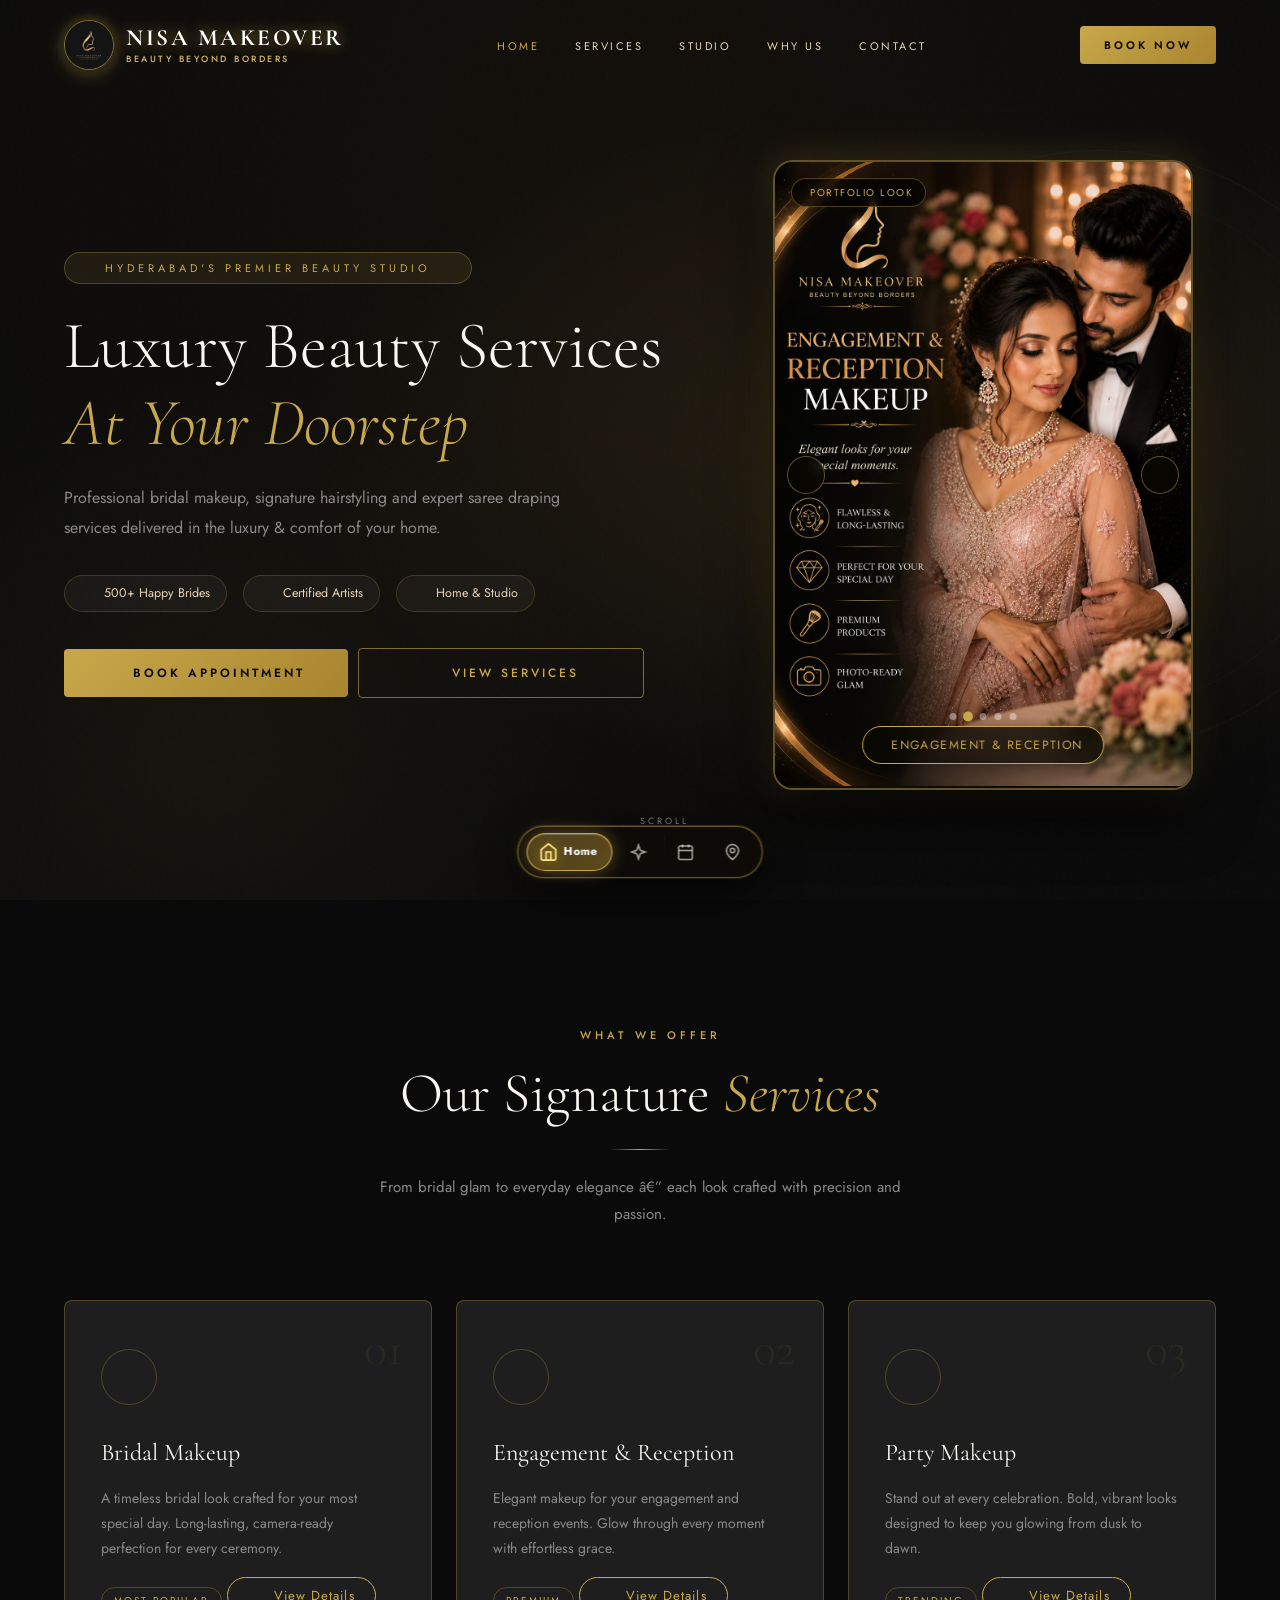
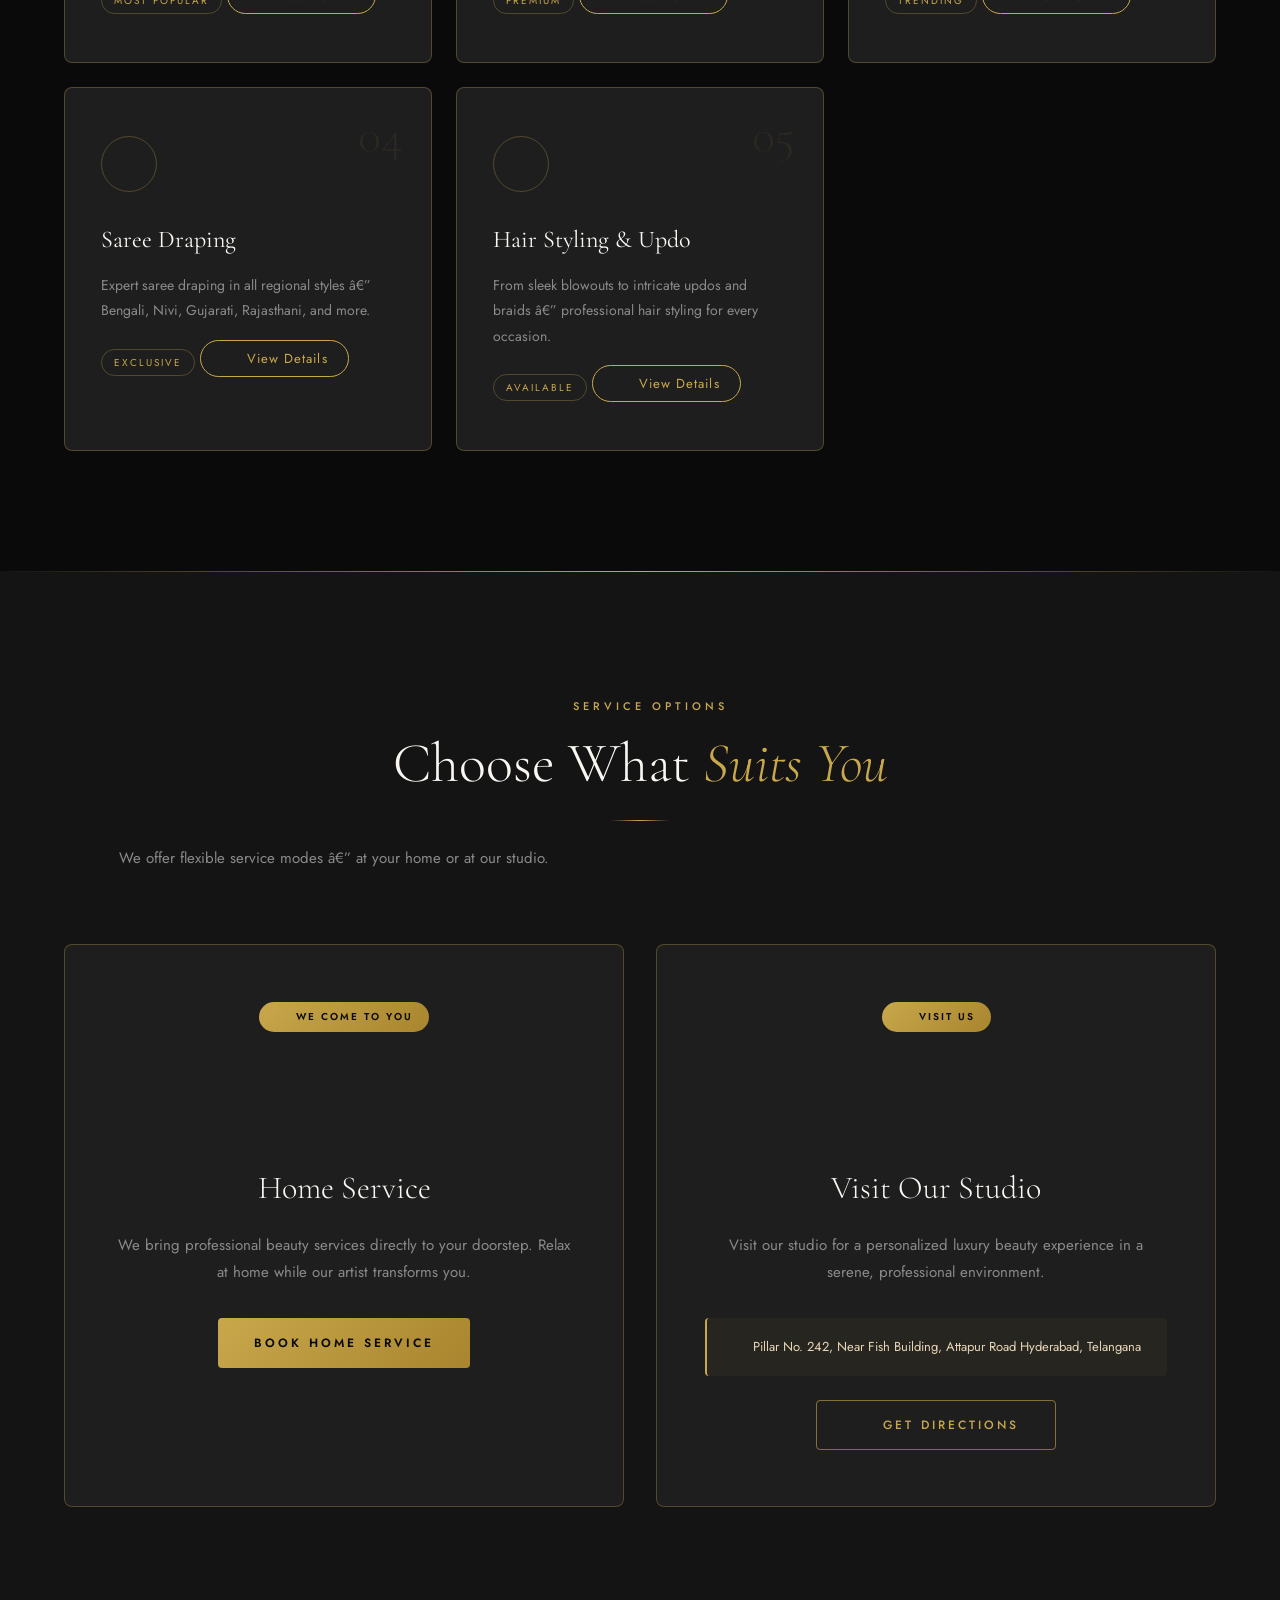
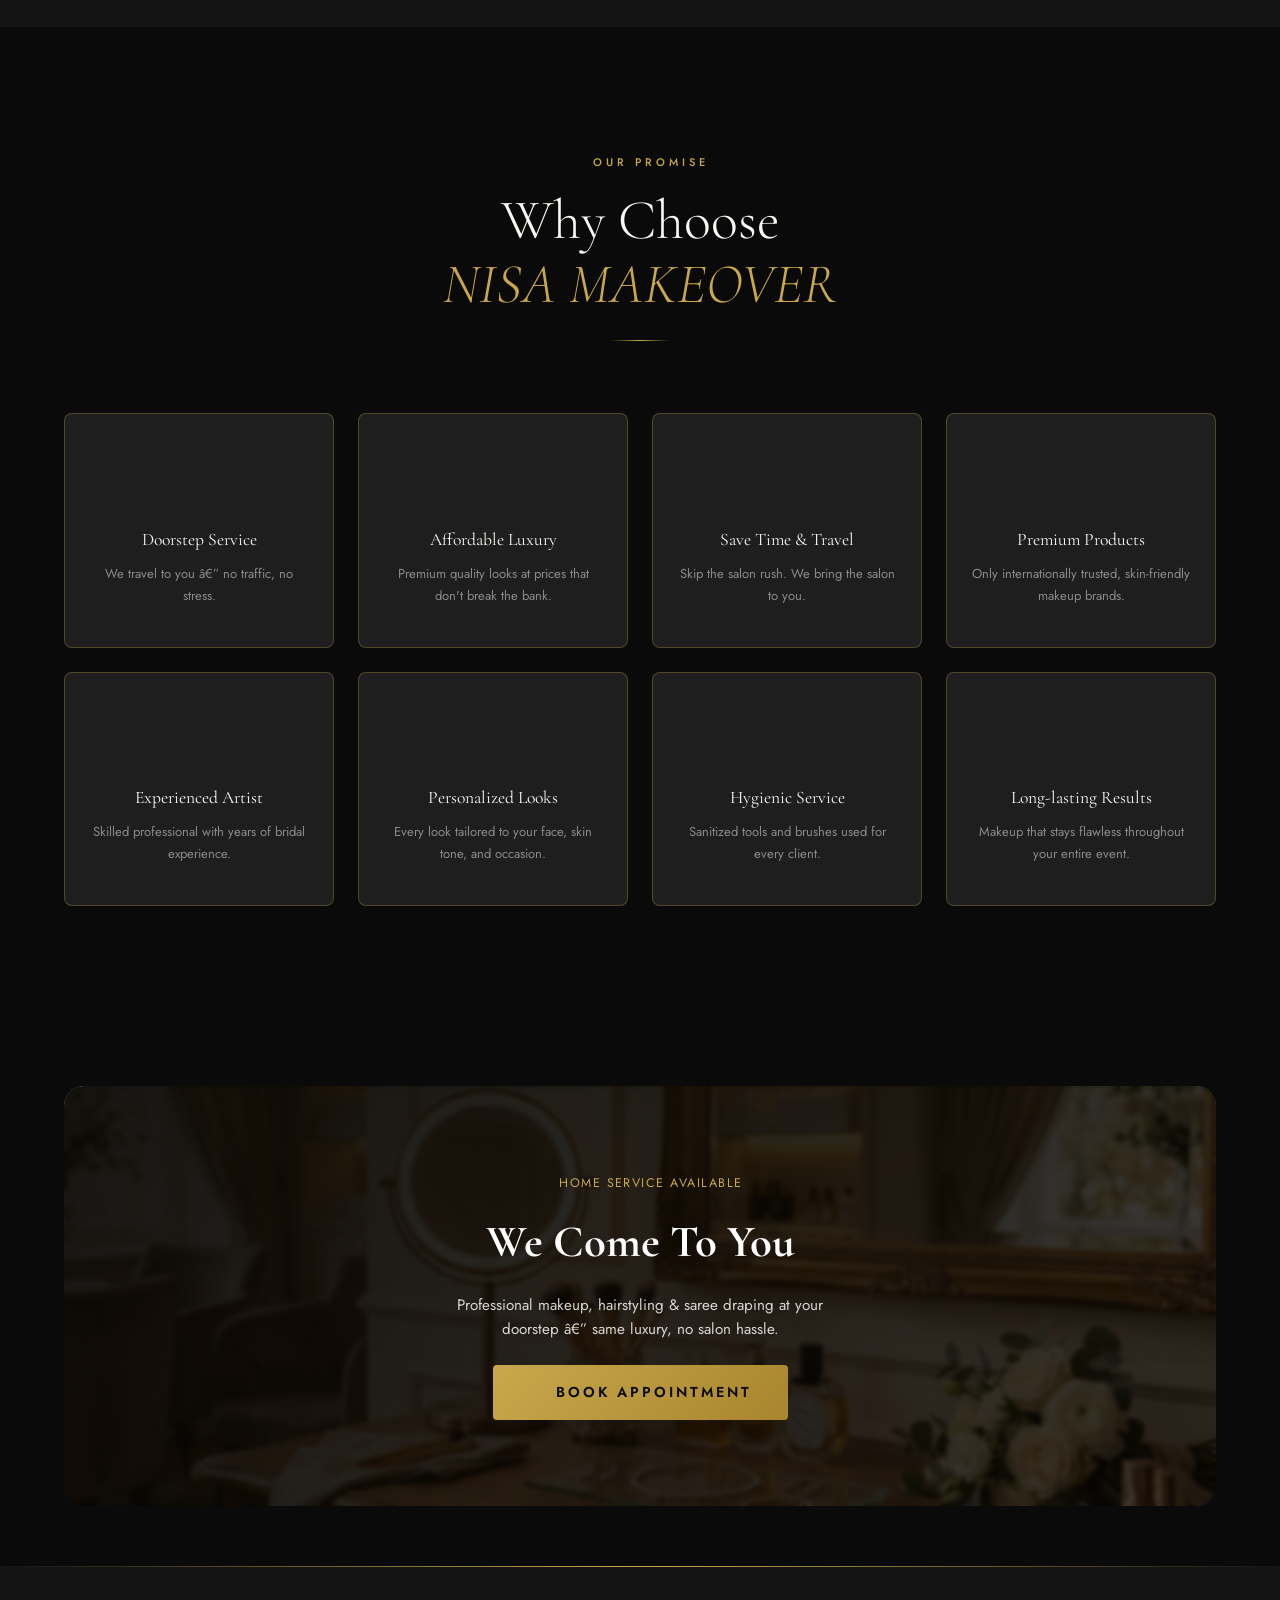
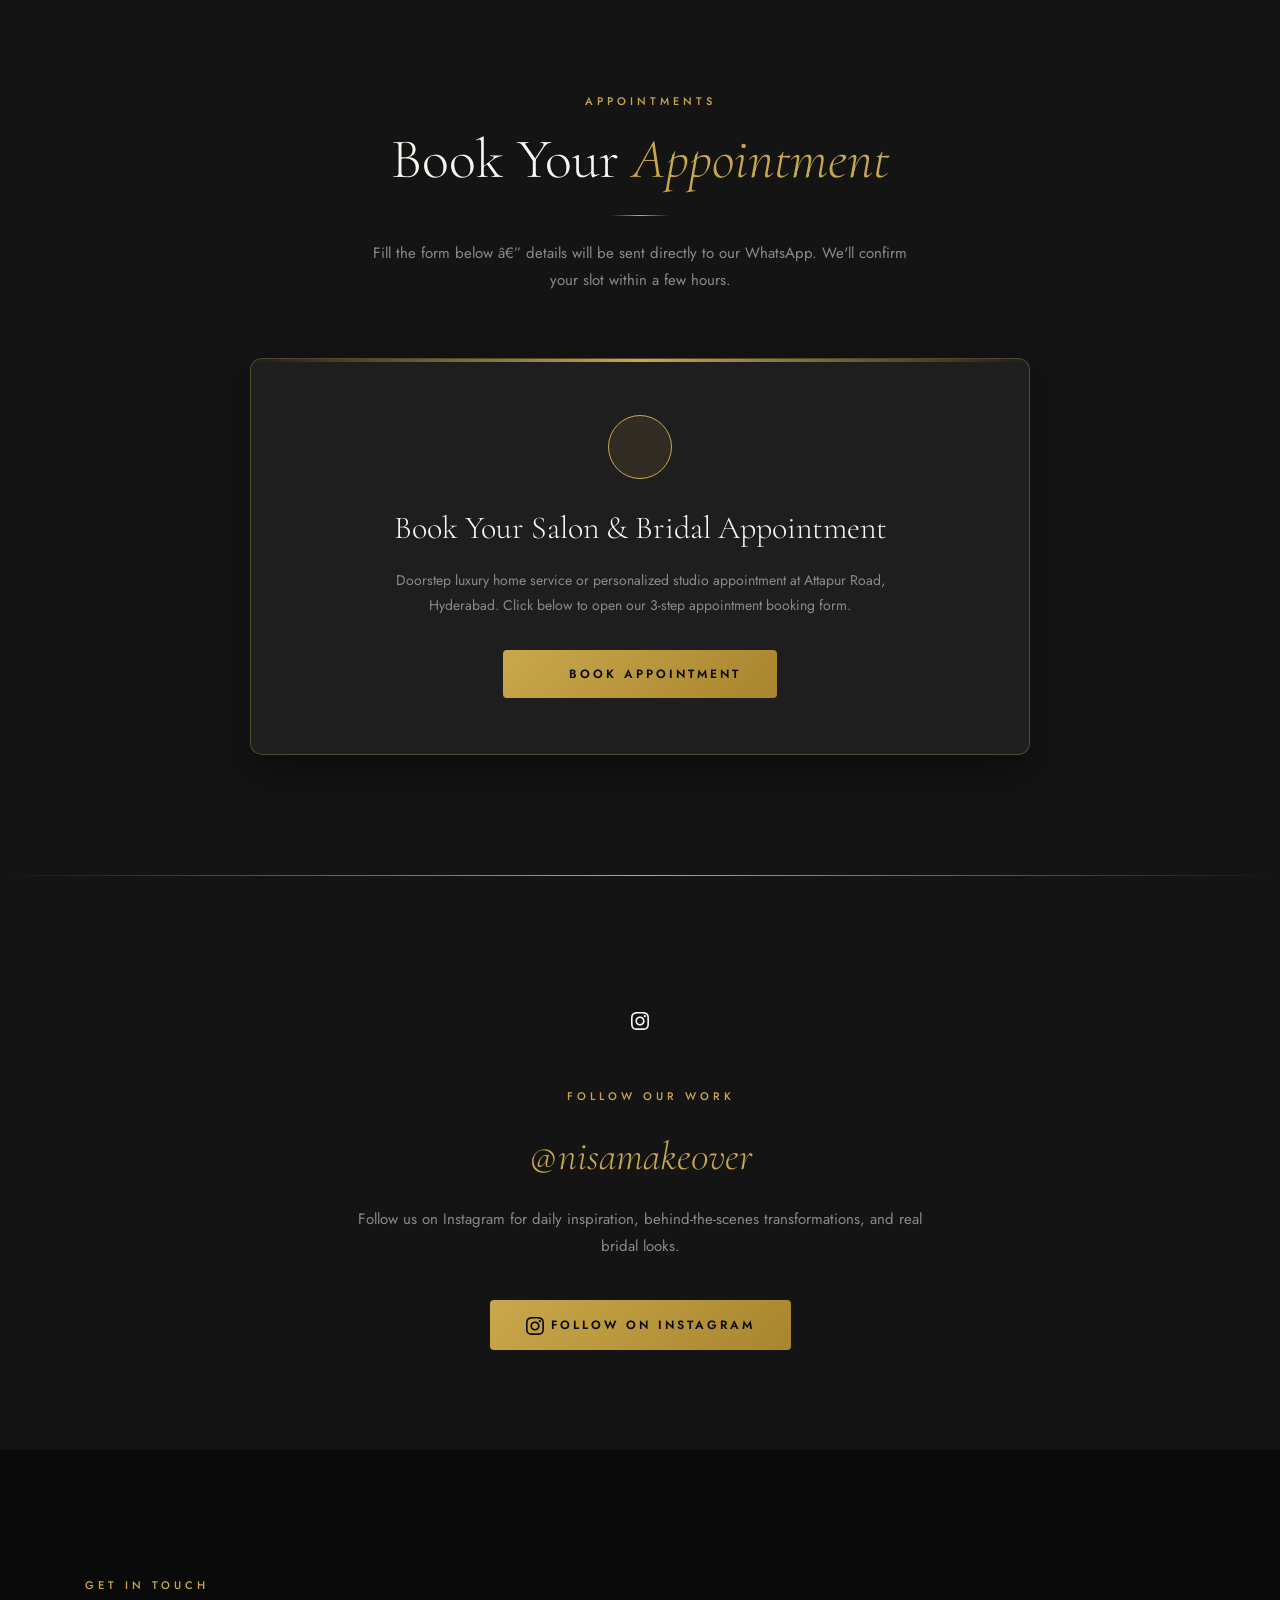
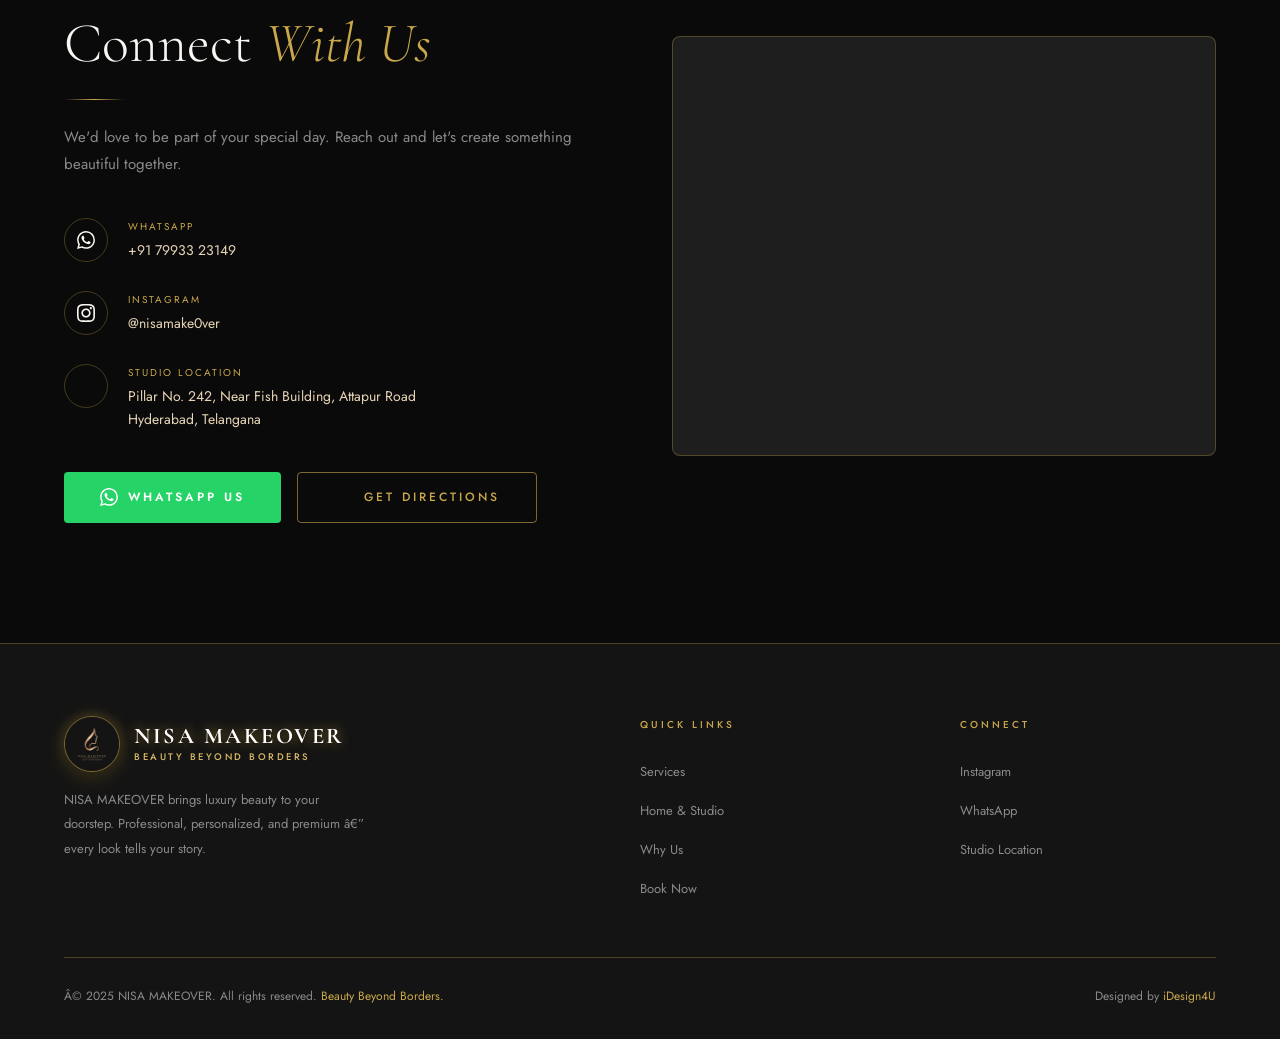
==== commit 7f689ce8: "Make Instagram contact item clickable - links to nisamake0ver Instagram" ====
--- a/index.html
+++ b/index.html
@@ -1,4 +1,4 @@
-﻿<!DOCTYPE html>
+<!DOCTYPE html>
 <html lang="en">
 <head>
   <meta charset="UTF-8" />
@@ -711,10 +711,10 @@
               <div class="contact-item-icon"><svg class="wa-icon-svg" viewBox="0 0 24 24" width="18" height="18" fill="currentColor" style="display:inline-block; vertical-align:middle; flex-shrink:0;"><path d="M17.472 14.382c-.297-.149-1.758-.867-2.03-.967-.273-.099-.471-.148-.67.15-.197.297-.767.966-.94 1.164-.173.199-.347.223-.644.075-.297-.15-1.255-.463-2.39-1.475-.883-.788-1.48-1.761-1.653-2.059-.173-.297-.018-.458.13-.606.134-.133.298-.347.446-.52.149-.174.198-.298.298-.497.099-.198.05-.371-.025-.52-.075-.149-.669-1.612-.916-2.207-.242-.579-.487-.5-.669-.51-.173-.008-.371-.01-.57-.01-.198 0-.52.074-.792.372-.272.297-1.04 1.016-1.04 2.479 0 1.462 1.065 2.875 1.213 3.074.149.198 2.096 3.2 5.077 4.487.709.306 1.262.489 1.694.625.712.227 1.36.195 1.871.118.571-.085 1.758-.719 2.006-1.413.248-.694.248-1.289.173-1.413-.074-.124-.272-.198-.57-.347m-5.421 7.403h-.004a9.87 9.87 0 01-5.031-1.378l-.361-.214-3.741.982.998-3.648-.235-.374a9.86 9.86 0 01-1.51-5.26c.001-5.45 4.436-9.884 9.888-9.884 2.64 0 5.122 1.03 6.988 2.898a9.825 9.825 0 012.893 6.994c-.003 5.45-4.437 9.884-9.885 9.884m8.413-18.297A11.815 11.815 0 0012.05 0C5.495 0 .16 5.335.157 11.892c0 2.096.547 4.142 1.588 5.945L.057 24l6.305-1.654a11.882 11.882 0 005.683 1.448h.005c6.554 0 11.89-5.335 11.893-11.893a11.821 11.821 0 00-3.48-8.413Z"/></svg></div>
               <div class="contact-item-text"><label>WhatsApp</label><p>+91 79933 23149</p></div>
             </div>
-            <div class="contact-item">
+            <a href="https://www.instagram.com/nisamake0ver/" target="_blank" rel="noopener noreferrer" class="contact-item" style="text-decoration:none; color:inherit; cursor:pointer;">
               <div class="contact-item-icon"><svg class="insta-icon-svg" viewBox="0 0 24 24" width="18" height="18" fill="currentColor" style="display:inline-block; vertical-align:middle; flex-shrink:0;"><path d="M12 2.163c3.204 0 3.584.012 4.85.07 3.252.148 4.771 1.691 4.919 4.919.058 1.265.069 1.645.069 4.849 0 3.205-.012 3.584-.069 4.849-.149 3.225-1.664 4.771-4.919 4.919-1.266.058-1.644.07-4.85.07-3.204 0-3.584-.012-4.849-.07-3.26-.149-4.771-1.699-4.919-4.92-.058-1.265-.07-1.644-.07-4.849 0-3.204.013-3.583.07-4.849.149-3.227 1.664-4.771 4.919-4.919 1.266-.057 1.645-.069 4.849-.069zm0-2.163c-3.259 0-3.667.014-4.947.072-4.358.2-6.78 2.618-6.98 6.98-.059 1.281-.073 1.689-.073 4.948 0 3.259.014 3.668.072 4.948.2 4.358 2.618 6.78 6.98 6.98 1.281.058 1.689.072 4.948.072 3.259 0 3.668-.014 4.948-.072 4.354-.2 6.782-2.618 6.979-6.98.059-1.28.073-1.689.073-4.948 0-3.259-.014-3.667-.072-4.947-.196-4.354-2.617-6.78-6.979-6.98-1.281-.059-1.69-.073-4.949-.073zm0 5.838c-3.403 0-6.162 2.759-6.162 6.162s2.759 6.163 6.162 6.163 6.162-2.759 6.162-6.163c0-3.403-2.759-6.162-6.162-6.162zm0 10.162c-2.209 0-4-1.79-4-4 0-2.209 1.791-4 4-4s4 1.791 4 4c0 2.21-1.791 4-4 4zm6.406-11.845c-.796 0-1.441.645-1.441 1.44s.645 1.44 1.441 1.44c.795 0 1.439-.645 1.439-1.44s-.644-1.44-1.439-1.44z"/></svg></div>
               <div class="contact-item-text"><label>Instagram</label><p>@nisamake0ver</p></div>
-            </div>
+            </a>
             <div class="contact-item">
               <div class="contact-item-icon"><i data-lucide="map-pin"></i></div>
               <div class="contact-item-text"><label>Studio Location</label><p>Pillar No. 242, Near Fish Building, Attapur Road<br>Hyderabad, Telangana</p></div>
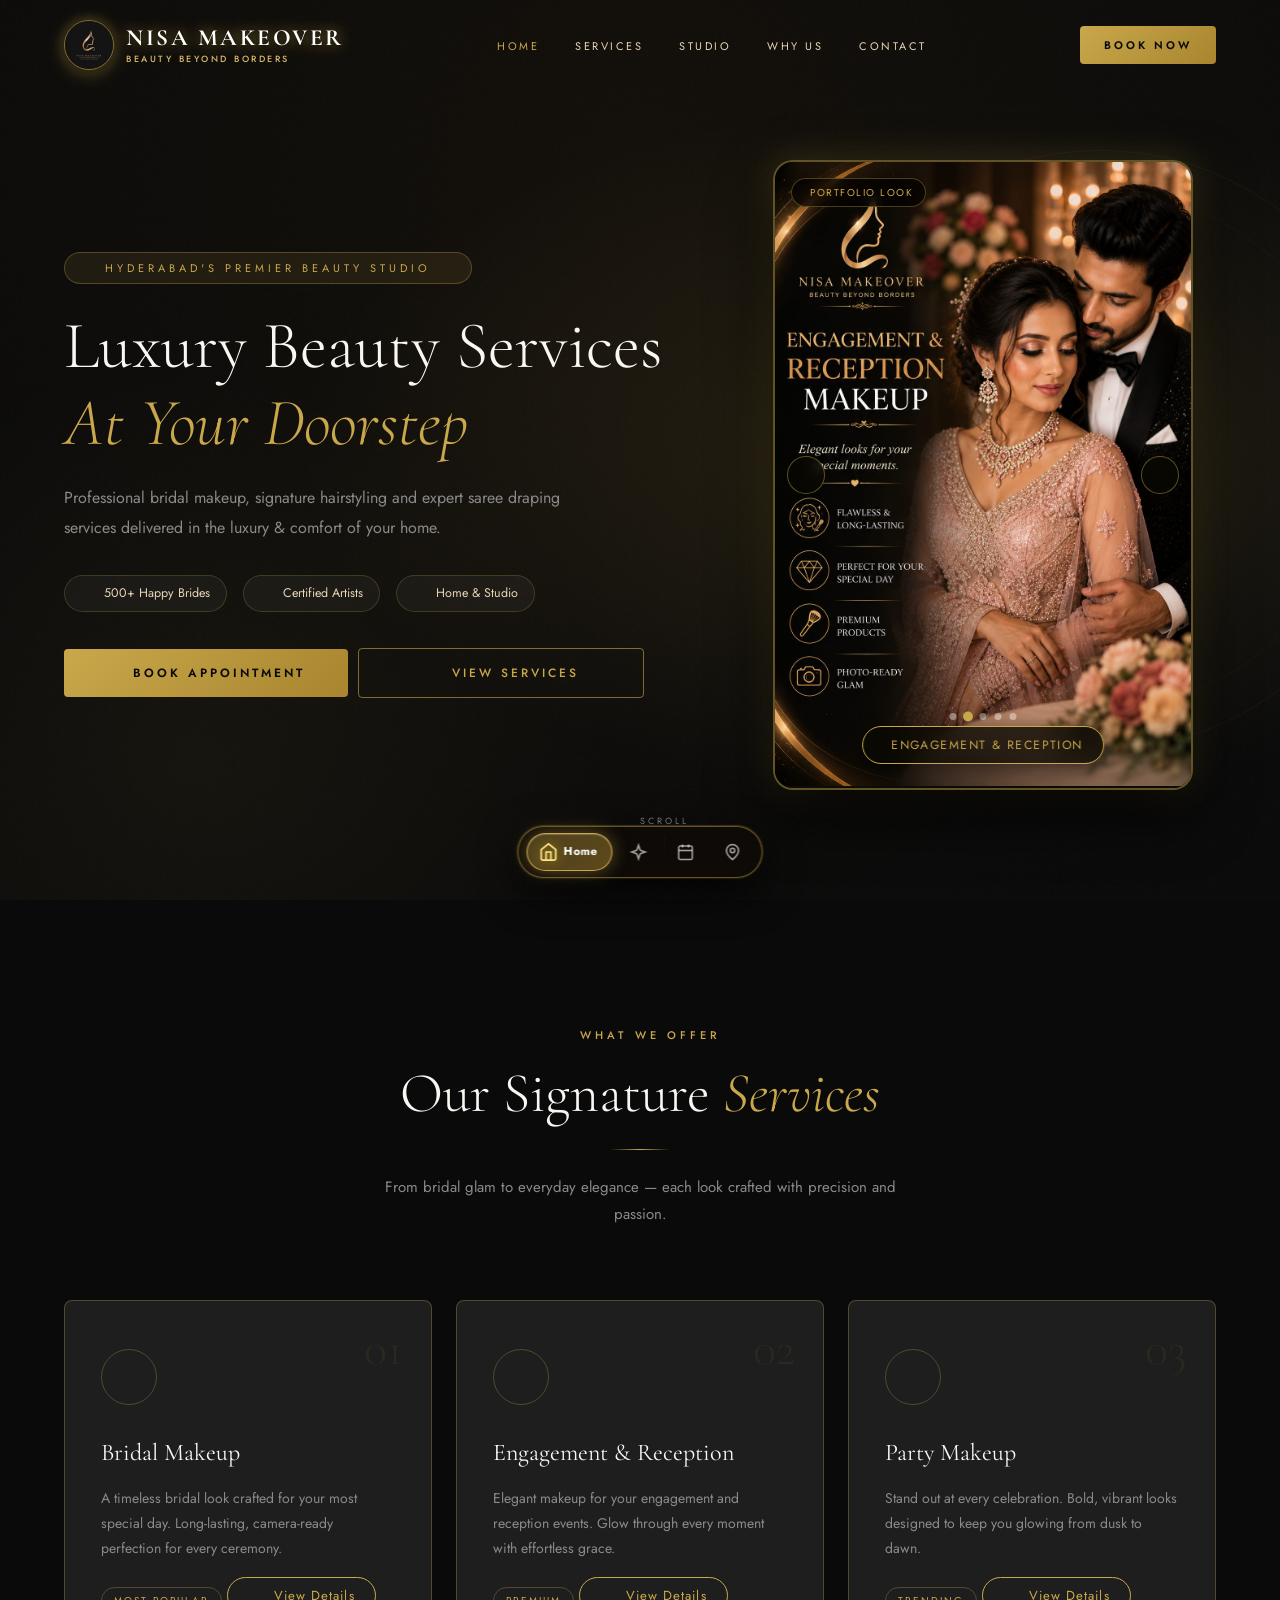
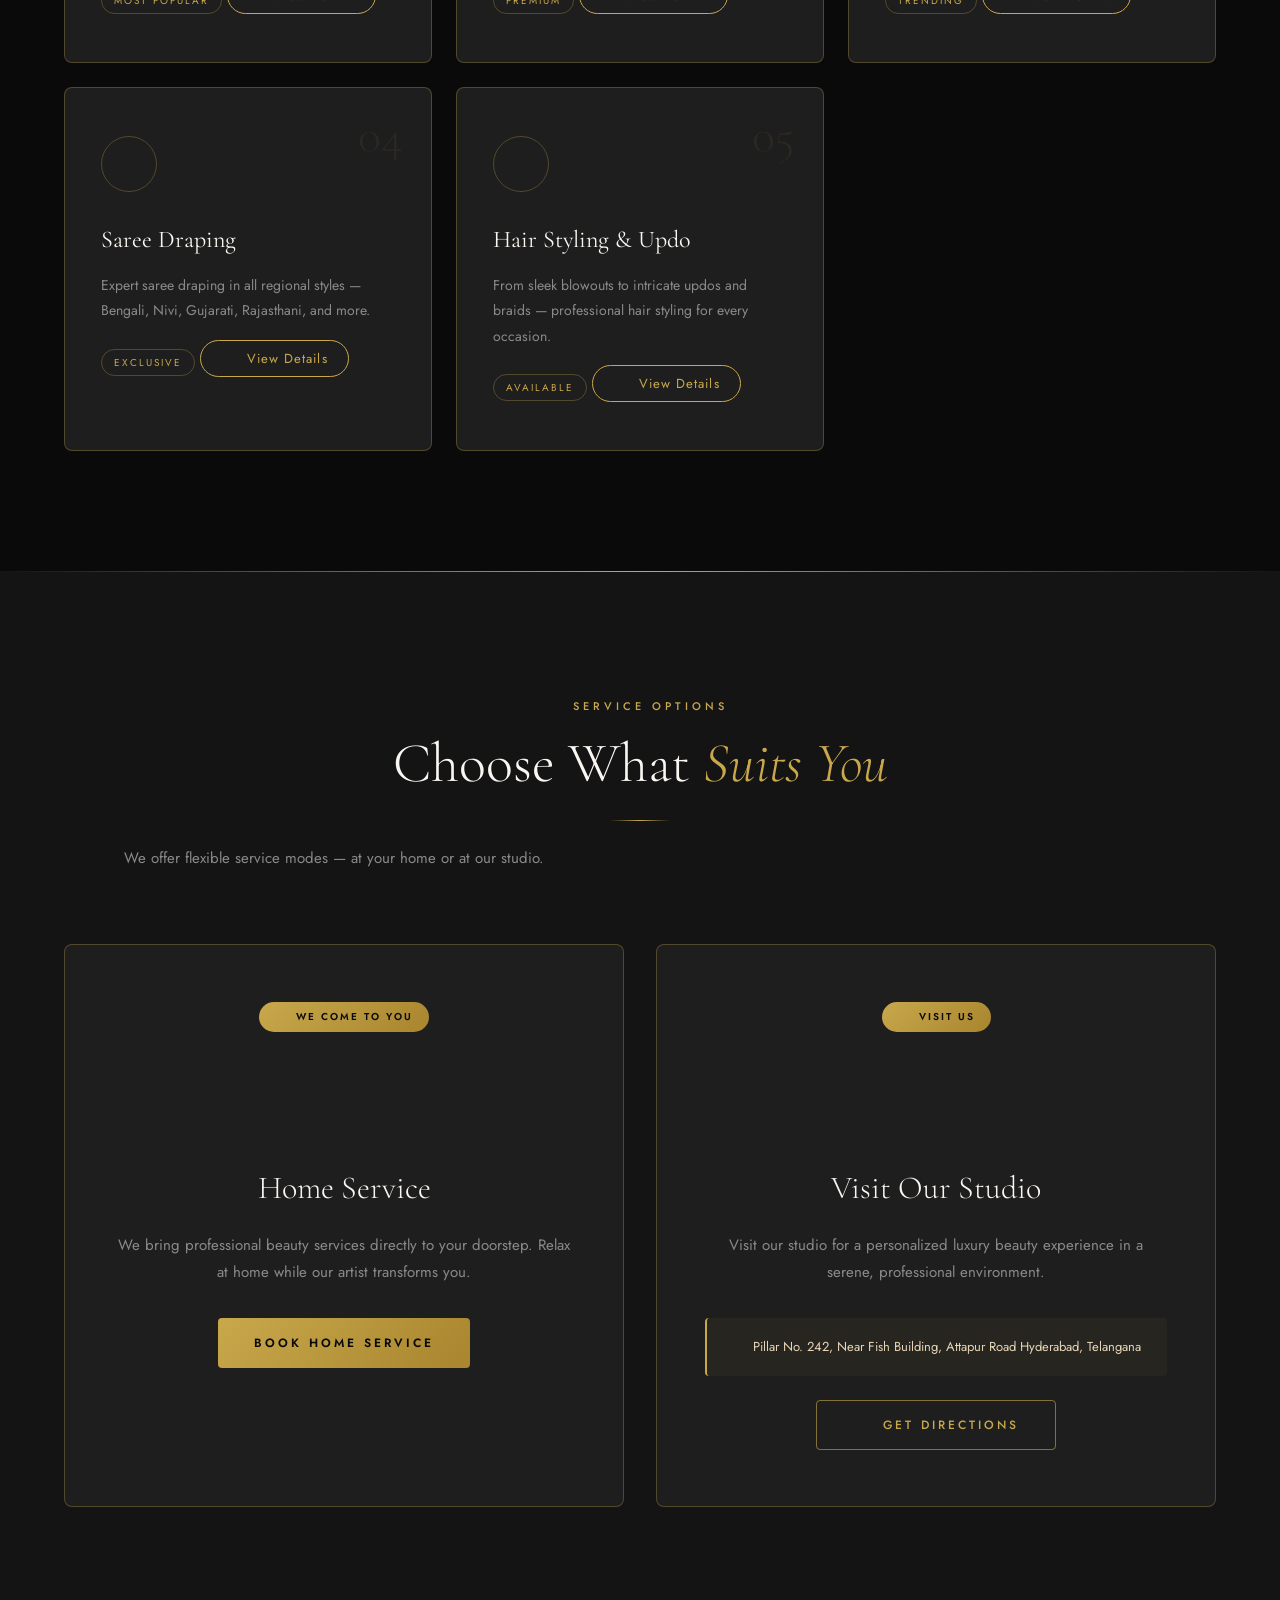
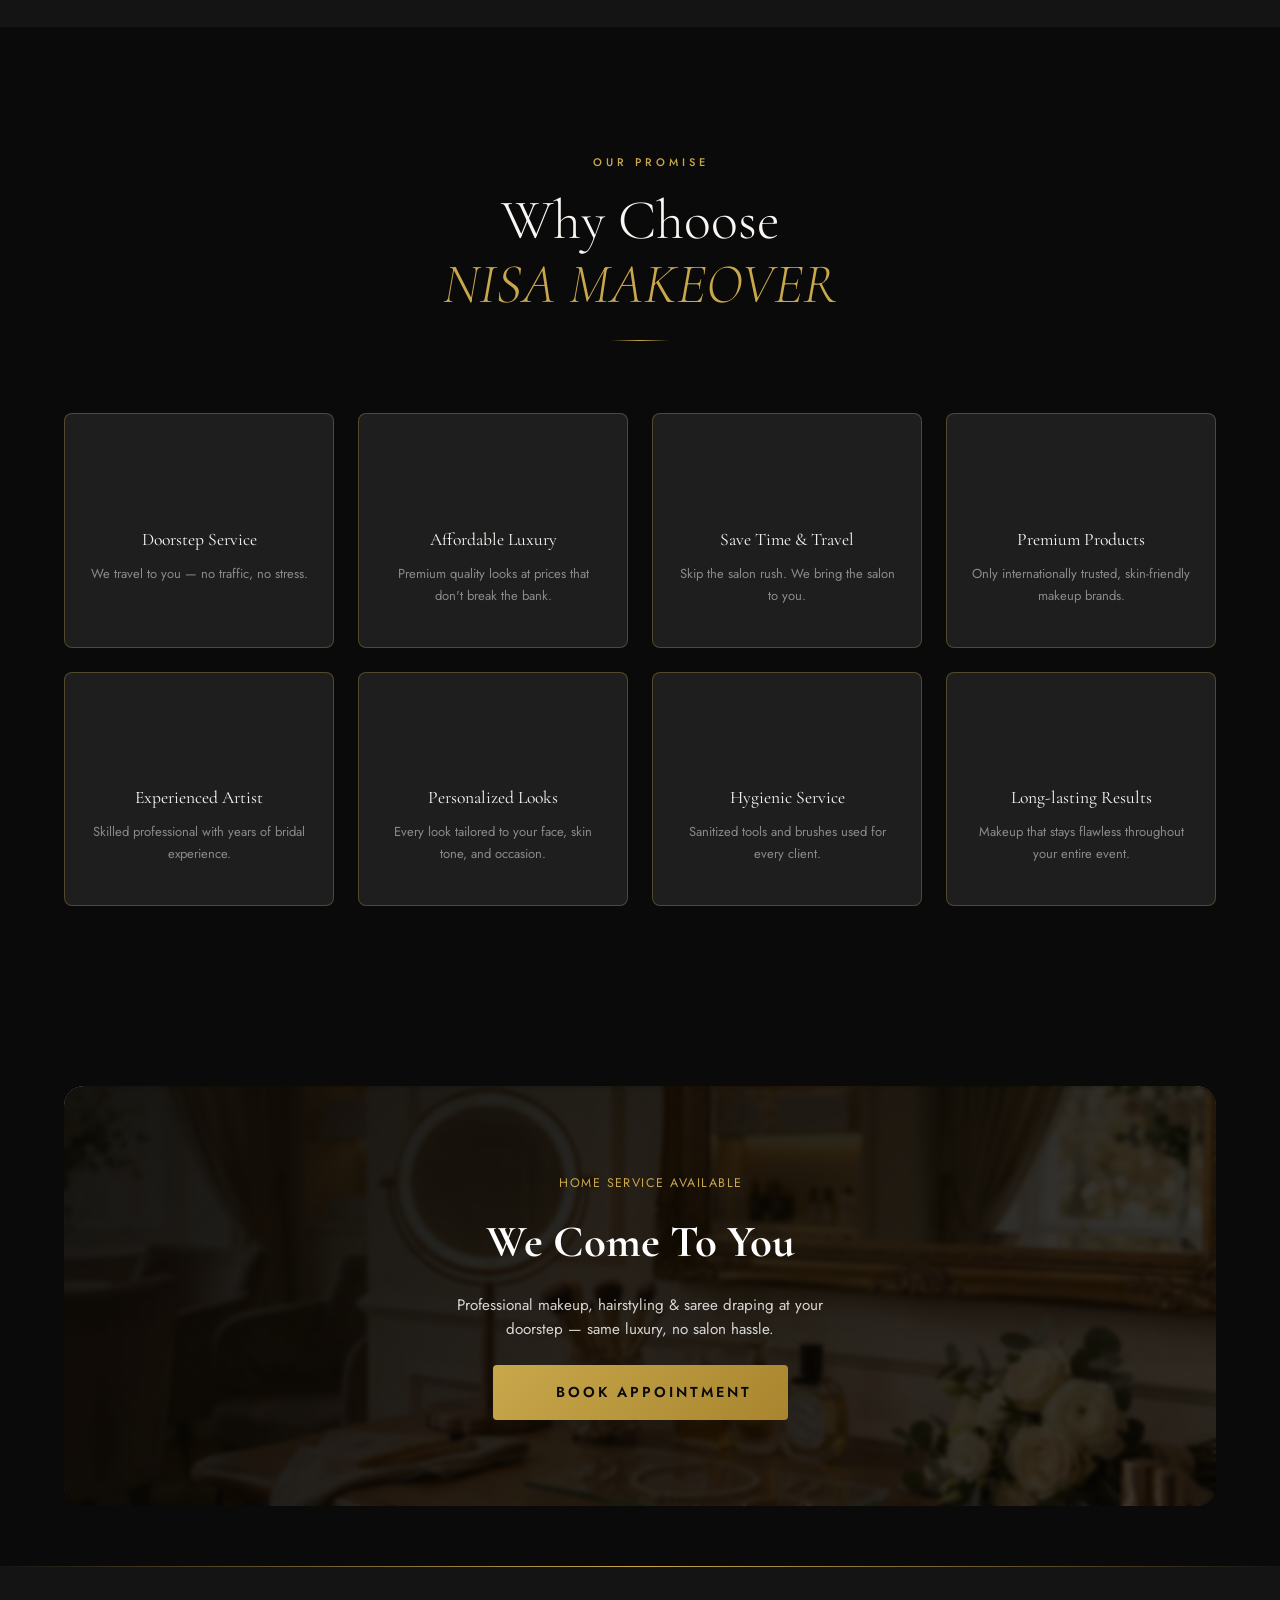
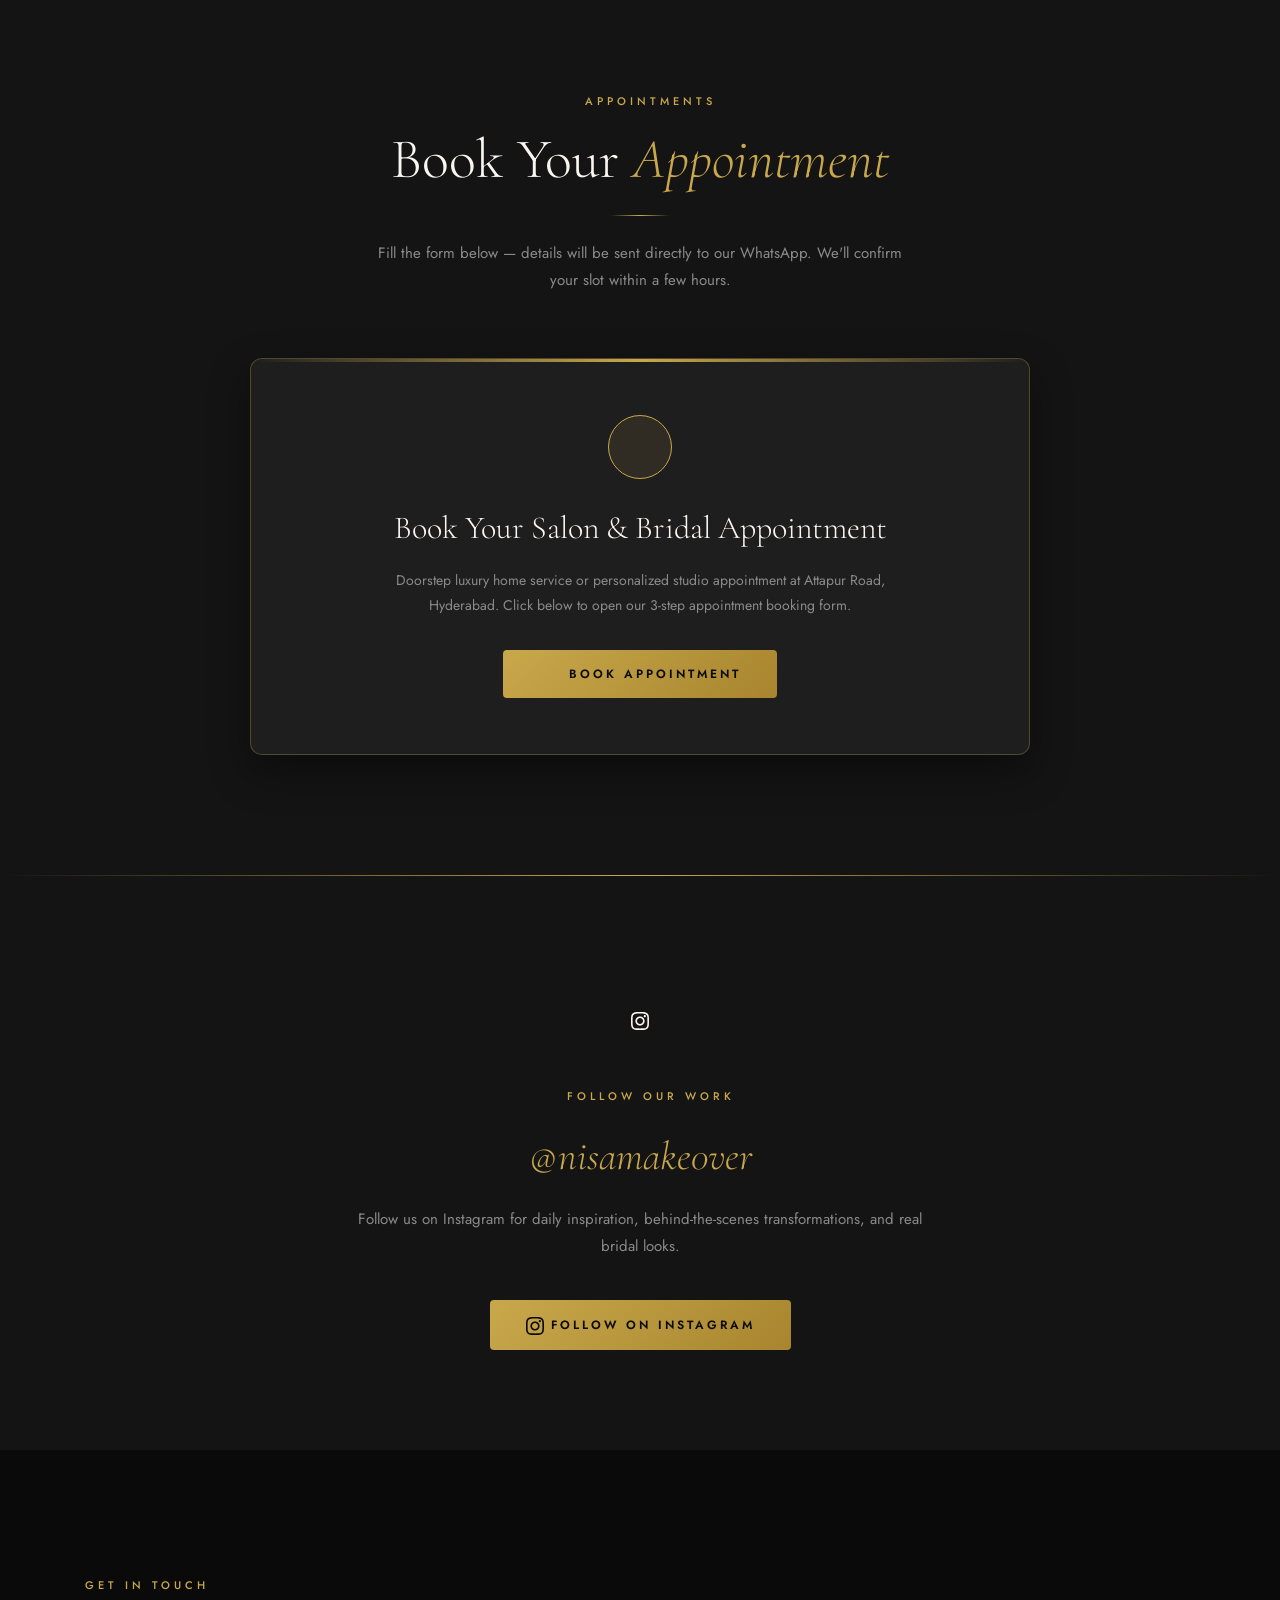
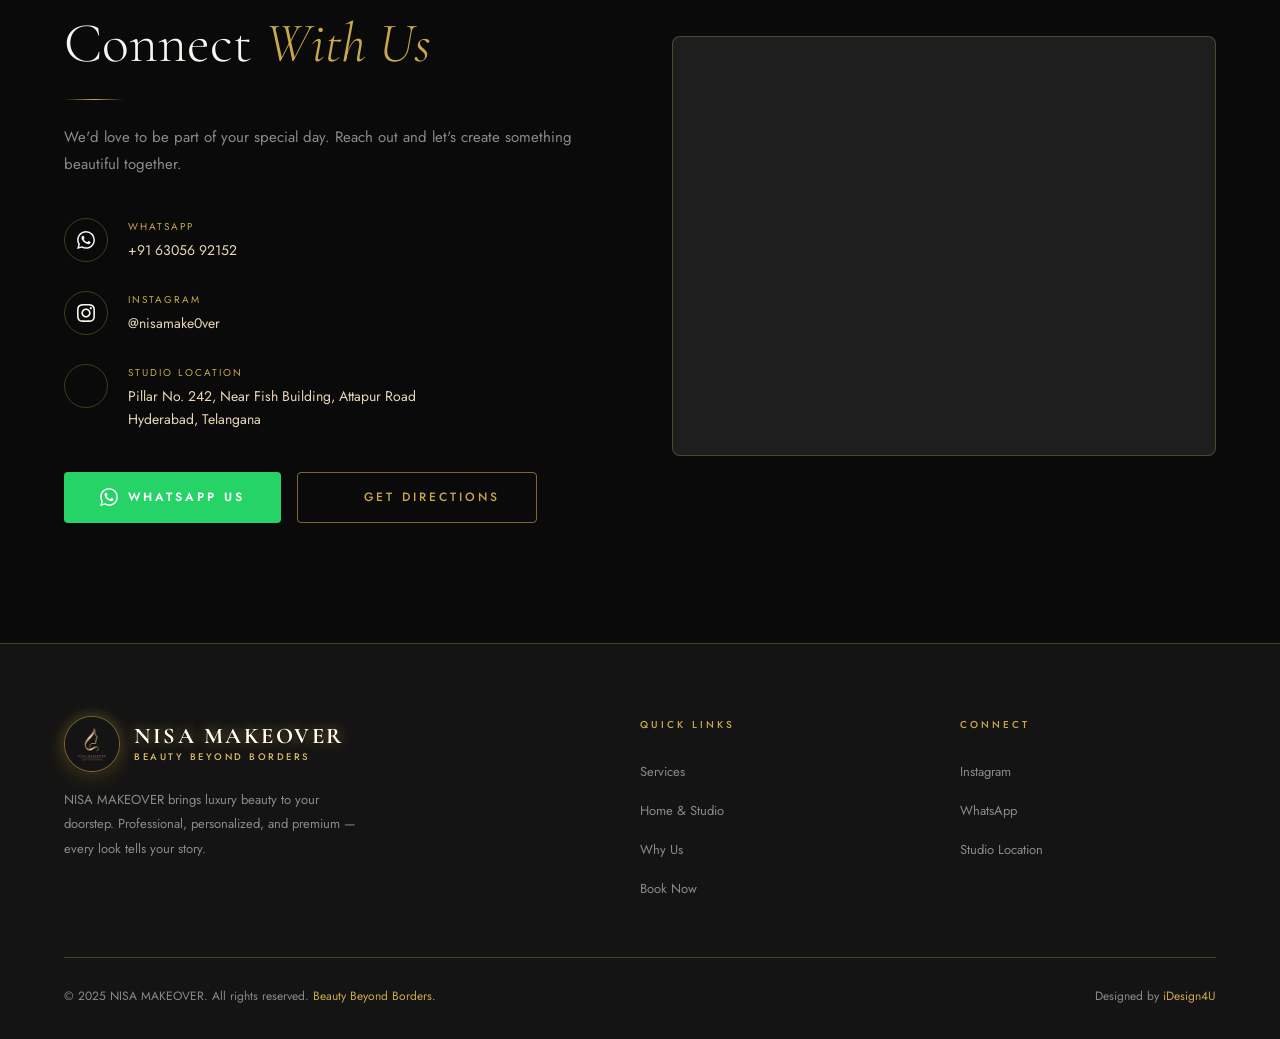
==== commit 7a5fddfc: "Update workshop to 5-Day Bridal Makeup Masterclass (11-15 Oct), update contact number, fix price enc" ====
--- a/index.html
+++ b/index.html
@@ -3,8 +3,8 @@
 <head>
   <meta charset="UTF-8" />
   <meta name="viewport" content="width=device-width, initial-scale=1.0" />
-  <meta name="description" content="NISA MAKEOVER â€” Luxury beauty services at your doorstep. Professional bridal makeup, hair styling, saree draping in Hyderabad." />
-  <title>NISA MAKEOVER â€” Beauty Beyond Borders</title>
+  <meta name="description" content="NISA MAKEOVER &mdash; Luxury beauty services at your doorstep. Professional bridal makeup, hair styling, saree draping in Hyderabad." />
+  <title>NISA MAKEOVER &mdash; Beauty Beyond Borders</title>
   <link rel="stylesheet" href="style.css?v=19" />
   <link rel="icon" type="image/jpeg" href="assets/logo/logo.jpg" />
   <script src="https://unpkg.com/lucide@latest/dist/umd/lucide.min.js"></script>
@@ -352,7 +352,7 @@
 </head>
 <body>
 
-  <!-- â”€â”€ NAVBAR â”€â”€ -->
+  <!-- ------ NAVBAR ------ -->
   <nav id="navbar">
     <div class="container nav-inner">
       <a href="#hero" class="nav-logo" aria-label="NISA MAKEOVER Home">
@@ -378,7 +378,7 @@
 
   <!-- Mobile Nav -->
   <nav class="mobile-nav" id="mobileNav">
-    <span class="mobile-nav-close" id="mobileClose">Ã—</span>
+    <span class="mobile-nav-close" id="mobileClose">&times;</span>
     <a href="#hero" class="mobile-link active"><i data-lucide="home" class="icon-inline"></i> Home</a>
     <a href="#services" class="mobile-link"><i data-lucide="sparkles" class="icon-inline"></i> Services</a>
     <a href="#service-mode" class="mobile-link"><i data-lucide="building-2" class="icon-inline"></i> Studio & Doorstep</a>
@@ -388,7 +388,7 @@
     <a href="#contact" class="mobile-link"><i data-lucide="phone" class="icon-inline"></i> Contact</a>
   </nav>
 
-  <!-- â”€â”€ HERO â”€â”€ -->
+  <!-- ------ HERO ------ -->
   <section id="hero">
     <div class="hero-bg"></div>
     <div class="hero-grain"></div>
@@ -439,13 +439,13 @@
         <div class="hero-masterclass-card masterclass-expire-target">
           <a href="/workshop" class="hero-masterclass-banner-btn">
             <div class="hmc-info">
-              <span class="hmc-badge"><i data-lucide="crown"></i> SPECIAL EVENT â€¢ 11 OCTOBER</span>
-              <span class="hmc-title">1-Day Bridal Makeup Masterclass</span>
-              <span class="hmc-sub">Wedding Ã— Reception â€¢ 11:00 AM â€“ 5:00 PM â€¢ Digital Certificate Included</span>
+              <span class="hmc-badge"><i data-lucide="crown"></i> SPECIAL EVENT &bull; 11&ndash;15 OCTOBER</span>
+              <span class="hmc-title">5-Day Bridal Makeup Masterclass</span>
+              <span class="hmc-sub">Bridal &times; Wedding &times; Reception &bull; All Products Provided &bull; Hands-On Practice</span>
             </div>
             <div class="hmc-price-box">
-              <span class="hmc-old"><del>â‚¹15,000</del></span>
-              <span class="hmc-price">â‚¹4,999</span>
+              <span class="hmc-old"><del>&#8377;15,000</del></span>
+              <span class="hmc-price">&#8377;4,999</span>
               <span class="hmc-only">ONLY</span>
             </div>
           </a>
@@ -523,14 +523,14 @@
     </div>
   </section>
 
-  <!-- â”€â”€ SERVICES â”€â”€ -->
+  <!-- ------ SERVICES ------ -->
   <section id="services">
     <div class="container">
       <div class="services-header reveal">
         <span class="section-tag"><i data-lucide="gem" class="icon-tag"></i> What We Offer</span>
         <h2 class="section-title">Our Signature <span>Services</span></h2>
         <div class="gold-line"></div>
-        <p class="section-subtitle">From bridal glam to everyday elegance â€” each look crafted with precision and passion.</p>
+        <p class="section-subtitle">From bridal glam to everyday elegance &mdash; each look crafted with precision and passion.</p>
       </div>
       <div class="services-grid">
         <div class="service-card reveal" data-img="assets/services/bridal.jpg" data-title="Bridal Makeup">
@@ -561,7 +561,7 @@
           <div class="service-number">04</div>
           <div class="service-icon"><i data-lucide="shirt"></i></div>
           <h3 class="service-name">Saree Draping</h3>
-          <p class="service-desc">Expert saree draping in all regional styles â€” Bengali, Nivi, Gujarati, Rajasthani, and more.</p>
+          <p class="service-desc">Expert saree draping in all regional styles &mdash; Bengali, Nivi, Gujarati, Rajasthani, and more.</p>
           <span class="service-tag">Exclusive</span>
           <button class="service-view-btn" onclick="openServiceModal(this)"><i data-lucide="eye" class="btn-icon"></i> View Details</button>
         </div>
@@ -569,7 +569,7 @@
           <div class="service-number">05</div>
           <div class="service-icon"><i data-lucide="scissors"></i></div>
           <h3 class="service-name">Hair Styling & Updo</h3>
-          <p class="service-desc">From sleek blowouts to intricate updos and braids â€” professional hair styling for every occasion.</p>
+          <p class="service-desc">From sleek blowouts to intricate updos and braids &mdash; professional hair styling for every occasion.</p>
           <span class="service-tag">Available</span>
           <button class="service-view-btn" onclick="openServiceModal(this)"><i data-lucide="eye" class="btn-icon"></i> View Details</button>
         </div>
@@ -577,14 +577,14 @@
     </div>
   </section>
 
-  <!-- â”€â”€ SERVICE MODE â”€â”€ -->
+  <!-- ------ SERVICE MODE ------ -->
   <section id="service-mode">
     <div class="container">
       <div class="mode-header reveal">
         <span class="section-tag"><i data-lucide="gem" class="icon-tag"></i> Service Options</span>
         <h2 class="section-title">Choose What <span>Suits You</span></h2>
         <div class="gold-line"></div>
-        <p class="section-subtitle">We offer flexible service modes â€” at your home or at our studio.</p>
+        <p class="section-subtitle">We offer flexible service modes &mdash; at your home or at our studio.</p>
       </div>
       <div class="mode-grid">
         <div class="mode-card reveal">
@@ -609,7 +609,7 @@
     </div>
   </section>
 
-  <!-- â”€â”€ WHY CHOOSE â”€â”€ -->
+  <!-- ------ WHY CHOOSE ------ -->
   <section id="why-choose">
     <div class="container">
       <div class="why-header reveal">
@@ -618,7 +618,7 @@
         <div class="gold-line"></div>
       </div>
       <div class="why-grid">
-        <div class="why-card reveal"><div class="why-emoji"><i data-lucide="car"></i></div><h4 class="why-title">Doorstep Service</h4><p class="why-desc">We travel to you â€” no traffic, no stress.</p></div>
+        <div class="why-card reveal"><div class="why-emoji"><i data-lucide="car"></i></div><h4 class="why-title">Doorstep Service</h4><p class="why-desc">We travel to you &mdash; no traffic, no stress.</p></div>
         <div class="why-card reveal"><div class="why-emoji"><i data-lucide="gem"></i></div><h4 class="why-title">Affordable Luxury</h4><p class="why-desc">Premium quality looks at prices that don't break the bank.</p></div>
         <div class="why-card reveal"><div class="why-emoji"><i data-lucide="clock"></i></div><h4 class="why-title">Save Time & Travel</h4><p class="why-desc">Skip the salon rush. We bring the salon to you.</p></div>
         <div class="why-card reveal"><div class="why-emoji"><i data-lucide="sparkles"></i></div><h4 class="why-title">Premium Products</h4><p class="why-desc">Only internationally trusted, skin-friendly makeup brands.</p></div>
@@ -630,7 +630,7 @@
     </div>
   </section>
 
-  <!-- â”€â”€ HOME SERVICE BANNER â”€â”€ -->
+  <!-- ------ HOME SERVICE BANNER ------ -->
   <div class="hs-banner-wrap">
     <div class="container">
       <div class="home-service-banner reveal">
@@ -638,23 +638,23 @@
         <div class="hs-banner-overlay">
           <p class="hs-banner-tag"><i data-lucide="home" class="icon-inline"></i> Home Service Available</p>
           <h3 class="hs-banner-title">We Come To You</h3>
-          <p class="hs-banner-sub">Professional makeup, hairstyling & saree draping at your doorstep â€” same luxury, no salon hassle.</p>
+          <p class="hs-banner-sub">Professional makeup, hairstyling & saree draping at your doorstep &mdash; same luxury, no salon hassle.</p>
           <a href="#booking" class="btn-primary hs-book-btn"><span><i data-lucide="calendar" class="btn-icon"></i> Book Appointment</span></a>
         </div>
       </div>
     </div>
   </div>
 
-  <!-- â•â•â•â•â•â•â•â•â•â•â•â•â•â•â•â•â•â•â•â•â•â•â•â•â•â•â•â•â•â•â•â•â•â•â•â•â•â•â•â•â•â•
-       BOOKING SECTION â€” WhatsApp Direct
-  â•â•â•â•â•â•â•â•â•â•â•â•â•â•â•â•â•â•â•â•â•â•â•â•â•â•â•â•â•â•â•â•â•â•â•â•â•â•â•â•â•â• -->
+  <!-- ==============================================================================================================================
+       BOOKING SECTION &mdash; WhatsApp Direct
+  ============================================================================================================================== -->
   <section id="booking">
     <div class="container">
       <div class="booking-header reveal">
         <span class="section-tag"><i data-lucide="gem" class="icon-tag"></i> Appointments</span>
         <h2 class="section-title">Book Your <span>Appointment</span></h2>
         <div class="gold-line"></div>
-        <p class="section-subtitle">Fill the form below â€” details will be sent directly to our WhatsApp. We'll confirm your slot within a few hours.</p>
+        <p class="section-subtitle">Fill the form below &mdash; details will be sent directly to our WhatsApp. We'll confirm your slot within a few hours.</p>
       </div>
 
       <!-- On-Page Booking Invitation Card -->
@@ -670,8 +670,8 @@
           <div class="b-cta-workshop-wrap masterclass-expire-target">
             <button type="button" class="btn-workshop-premium b-cta-ws-btn" onclick="openWorkshopModal()" style="width:100%;">
               <i data-lucide="crown" class="btn-icon"></i>
-              <span class="btn-txt-d">1-Day Bridal Masterclass (Offer â‚¹4,999 Only)</span>
-              <span class="btn-txt-m">Bridal Masterclass â€¢ â‚¹4,999</span>
+              <span class="btn-txt-d">5-Day Bridal Masterclass (Offer &#8377;4,999 Only)</span>
+              <span class="btn-txt-m">Bridal Masterclass &bull; &#8377;4,999</span>
             </button>
             <div class="b-cta-timer-badge">
               <i data-lucide="hourglass" class="timer-mini-icon timer-pulse"></i> Starts in: <strong id="bookingSecTimer">09d : 18h : 38m : 11s</strong>
@@ -682,9 +682,9 @@
     </div>
   </section>
 
-  <!-- â”€â”€ TESTIMONIALS â”€â”€ -->
-
-  <!-- â”€â”€ INSTAGRAM â”€â”€ -->
+  <!-- ------ TESTIMONIALS ------ -->
+
+  <!-- ------ INSTAGRAM ------ -->
   <section id="instagram">
     <div class="container">
       <div class="insta-inner reveal">
@@ -697,7 +697,7 @@
     </div>
   </section>
 
-  <!-- â”€â”€ CONTACT â”€â”€ -->
+  <!-- ------ CONTACT ------ -->
   <section id="contact">
     <div class="container">
       <div class="contact-grid">
@@ -709,7 +709,7 @@
           <div class="contact-items">
             <div class="contact-item">
               <div class="contact-item-icon"><svg class="wa-icon-svg" viewBox="0 0 24 24" width="18" height="18" fill="currentColor" style="display:inline-block; vertical-align:middle; flex-shrink:0;"><path d="M17.472 14.382c-.297-.149-1.758-.867-2.03-.967-.273-.099-.471-.148-.67.15-.197.297-.767.966-.94 1.164-.173.199-.347.223-.644.075-.297-.15-1.255-.463-2.39-1.475-.883-.788-1.48-1.761-1.653-2.059-.173-.297-.018-.458.13-.606.134-.133.298-.347.446-.52.149-.174.198-.298.298-.497.099-.198.05-.371-.025-.52-.075-.149-.669-1.612-.916-2.207-.242-.579-.487-.5-.669-.51-.173-.008-.371-.01-.57-.01-.198 0-.52.074-.792.372-.272.297-1.04 1.016-1.04 2.479 0 1.462 1.065 2.875 1.213 3.074.149.198 2.096 3.2 5.077 4.487.709.306 1.262.489 1.694.625.712.227 1.36.195 1.871.118.571-.085 1.758-.719 2.006-1.413.248-.694.248-1.289.173-1.413-.074-.124-.272-.198-.57-.347m-5.421 7.403h-.004a9.87 9.87 0 01-5.031-1.378l-.361-.214-3.741.982.998-3.648-.235-.374a9.86 9.86 0 01-1.51-5.26c.001-5.45 4.436-9.884 9.888-9.884 2.64 0 5.122 1.03 6.988 2.898a9.825 9.825 0 012.893 6.994c-.003 5.45-4.437 9.884-9.885 9.884m8.413-18.297A11.815 11.815 0 0012.05 0C5.495 0 .16 5.335.157 11.892c0 2.096.547 4.142 1.588 5.945L.057 24l6.305-1.654a11.882 11.882 0 005.683 1.448h.005c6.554 0 11.89-5.335 11.893-11.893a11.821 11.821 0 00-3.48-8.413Z"/></svg></div>
-              <div class="contact-item-text"><label>WhatsApp</label><p>+91 79933 23149</p></div>
+              <div class="contact-item-text"><label>WhatsApp</label><p>+91 63056 92152</p></div>
             </div>
             <a href="https://www.instagram.com/nisamake0ver/" target="_blank" rel="noopener noreferrer" class="contact-item" style="text-decoration:none; color:inherit; cursor:pointer;">
               <div class="contact-item-icon"><svg class="insta-icon-svg" viewBox="0 0 24 24" width="18" height="18" fill="currentColor" style="display:inline-block; vertical-align:middle; flex-shrink:0;"><path d="M12 2.163c3.204 0 3.584.012 4.85.07 3.252.148 4.771 1.691 4.919 4.919.058 1.265.069 1.645.069 4.849 0 3.205-.012 3.584-.069 4.849-.149 3.225-1.664 4.771-4.919 4.919-1.266.058-1.644.07-4.85.07-3.204 0-3.584-.012-4.849-.07-3.26-.149-4.771-1.699-4.919-4.92-.058-1.265-.07-1.644-.07-4.849 0-3.204.013-3.583.07-4.849.149-3.227 1.664-4.771 4.919-4.919 1.266-.057 1.645-.069 4.849-.069zm0-2.163c-3.259 0-3.667.014-4.947.072-4.358.2-6.78 2.618-6.98 6.98-.059 1.281-.073 1.689-.073 4.948 0 3.259.014 3.668.072 4.948.2 4.358 2.618 6.78 6.98 6.98 1.281.058 1.689.072 4.948.072 3.259 0 3.668-.014 4.948-.072 4.354-.2 6.782-2.618 6.979-6.98.059-1.28.073-1.689.073-4.948 0-3.259-.014-3.667-.072-4.947-.196-4.354-2.617-6.78-6.979-6.98-1.281-.059-1.69-.073-4.949-.073zm0 5.838c-3.403 0-6.162 2.759-6.162 6.162s2.759 6.163 6.162 6.163 6.162-2.759 6.162-6.163c0-3.403-2.759-6.162-6.162-6.162zm0 10.162c-2.209 0-4-1.79-4-4 0-2.209 1.791-4 4-4s4 1.791 4 4c0 2.21-1.791 4-4 4zm6.406-11.845c-.796 0-1.441.645-1.441 1.44s.645 1.44 1.441 1.44c.795 0 1.439-.645 1.439-1.44s-.644-1.44-1.439-1.44z"/></svg></div>
@@ -721,7 +721,7 @@
             </div>
           </div>
           <div class="contact-btns">
-            <a href="https://wa.me/917993323149" target="_blank" class="btn-wa"><svg class="wa-icon-svg" viewBox="0 0 24 24" width="18" height="18" fill="currentColor" style="display:inline-block; vertical-align:middle; flex-shrink:0;"><path d="M17.472 14.382c-.297-.149-1.758-.867-2.03-.967-.273-.099-.471-.148-.67.15-.197.297-.767.966-.94 1.164-.173.199-.347.223-.644.075-.297-.15-1.255-.463-2.39-1.475-.883-.788-1.48-1.761-1.653-2.059-.173-.297-.018-.458.13-.606.134-.133.298-.347.446-.52.149-.174.198-.298.298-.497.099-.198.05-.371-.025-.52-.075-.149-.669-1.612-.916-2.207-.242-.579-.487-.5-.669-.51-.173-.008-.371-.01-.57-.01-.198 0-.52.074-.792.372-.272.297-1.04 1.016-1.04 2.479 0 1.462 1.065 2.875 1.213 3.074.149.198 2.096 3.2 5.077 4.487.709.306 1.262.489 1.694.625.712.227 1.36.195 1.871.118.571-.085 1.758-.719 2.006-1.413.248-.694.248-1.289.173-1.413-.074-.124-.272-.198-.57-.347m-5.421 7.403h-.004a9.87 9.87 0 01-5.031-1.378l-.361-.214-3.741.982.998-3.648-.235-.374a9.86 9.86 0 01-1.51-5.26c.001-5.45 4.436-9.884 9.888-9.884 2.64 0 5.122 1.03 6.988 2.898a9.825 9.825 0 012.893 6.994c-.003 5.45-4.437 9.884-9.885 9.884m8.413-18.297A11.815 11.815 0 0012.05 0C5.495 0 .16 5.335.157 11.892c0 2.096.547 4.142 1.588 5.945L.057 24l6.305-1.654a11.882 11.882 0 005.683 1.448h.005c6.554 0 11.89-5.335 11.893-11.893a11.821 11.821 0 00-3.48-8.413Z"/></svg> WhatsApp Us</a>
+            <a href="https://wa.me/916305692152" target="_blank" class="btn-wa"><svg class="wa-icon-svg" viewBox="0 0 24 24" width="18" height="18" fill="currentColor" style="display:inline-block; vertical-align:middle; flex-shrink:0;"><path d="M17.472 14.382c-.297-.149-1.758-.867-2.03-.967-.273-.099-.471-.148-.67.15-.197.297-.767.966-.94 1.164-.173.199-.347.223-.644.075-.297-.15-1.255-.463-2.39-1.475-.883-.788-1.48-1.761-1.653-2.059-.173-.297-.018-.458.13-.606.134-.133.298-.347.446-.52.149-.174.198-.298.298-.497.099-.198.05-.371-.025-.52-.075-.149-.669-1.612-.916-2.207-.242-.579-.487-.5-.669-.51-.173-.008-.371-.01-.57-.01-.198 0-.52.074-.792.372-.272.297-1.04 1.016-1.04 2.479 0 1.462 1.065 2.875 1.213 3.074.149.198 2.096 3.2 5.077 4.487.709.306 1.262.489 1.694.625.712.227 1.36.195 1.871.118.571-.085 1.758-.719 2.006-1.413.248-.694.248-1.289.173-1.413-.074-.124-.272-.198-.57-.347m-5.421 7.403h-.004a9.87 9.87 0 01-5.031-1.378l-.361-.214-3.741.982.998-3.648-.235-.374a9.86 9.86 0 01-1.51-5.26c.001-5.45 4.436-9.884 9.888-9.884 2.64 0 5.122 1.03 6.988 2.898a9.825 9.825 0 012.893 6.994c-.003 5.45-4.437 9.884-9.885 9.884m8.413-18.297A11.815 11.815 0 0012.05 0C5.495 0 .16 5.335.157 11.892c0 2.096.547 4.142 1.588 5.945L.057 24l6.305-1.654a11.882 11.882 0 005.683 1.448h.005c6.554 0 11.89-5.335 11.893-11.893a11.821 11.821 0 00-3.48-8.413Z"/></svg> WhatsApp Us</a>
             <a href="https://maps.google.com/?q=Pillar+No.+242+Near+Fish+Building+Attapur+Road+Hyderabad" target="_blank" class="btn-outline"><i data-lucide="map-pin" class="btn-icon"></i> Get Directions</a>
           </div>
         </div>
@@ -741,7 +741,7 @@
     </div>
   </section>
 
-  <!-- â”€â”€ FOOTER â”€â”€ -->
+  <!-- ------ FOOTER ------ -->
   <footer id="footer">
     <div class="container">
       <div class="footer-grid">
@@ -753,7 +753,7 @@
               <span class="tagline">Beauty Beyond Borders</span>
             </div>
           </div>
-          <p class="footer-about">NISA MAKEOVER brings luxury beauty to your doorstep. Professional, personalized, and premium â€” every look tells your story.</p>
+          <p class="footer-about">NISA MAKEOVER brings luxury beauty to your doorstep. Professional, personalized, and premium &mdash; every look tells your story.</p>
         </div>
         <div class="footer-col">
           <h4>Quick Links</h4>
@@ -768,19 +768,19 @@
           <h4>Connect</h4>
           <ul>
             <li><a href="https://www.instagram.com/nisamake0ver" target="_blank">Instagram</a></li>
-            <li><a href="https://wa.me/917993323149" target="_blank">WhatsApp</a></li>
+            <li><a href="https://wa.me/916305692152" target="_blank">WhatsApp</a></li>
             <li><a href="https://maps.google.com/?q=Pillar+No.+242+Near+Fish+Building+Attapur+Road+Hyderabad" target="_blank">Studio Location</a></li>
           </ul>
         </div>
       </div>
       <div class="footer-bottom">
-        <p>Â© 2025 NISA MAKEOVER. All rights reserved. <span style="color:var(--gold)">Beauty Beyond Borders.</span></p>
+        <p>&copy; 2025 NISA MAKEOVER. All rights reserved. <span style="color:var(--gold)">Beauty Beyond Borders.</span></p>
         <p class="footer-credit">Designed by <a href="https://www.idesign4u.in" target="_blank" rel="noopener noreferrer" style="color:var(--gold)">iDesign4U</a></p>
       </div>
     </div>
   </footer>
 
-  <!-- â”€â”€ FLOATING DYNAMIC ISLAND MENU BAR â”€â”€ -->
+  <!-- ------ FLOATING DYNAMIC ISLAND MENU BAR ------ -->
   <nav class="floating-island-nav" id="floatingNav" aria-label="Quick Navigation">
     <a href="#hero" class="island-item active" data-target="hero" aria-label="Home">
       <span class="island-icon">
@@ -818,7 +818,7 @@
     </a>
   </nav>
 
-  <!-- â”€â”€ SERVICE IMAGE MODAL â”€â”€ -->
+  <!-- ------ SERVICE IMAGE MODAL ------ -->
   <div id="serviceModal" class="svc-modal" onclick="closeServiceModal(event)">
     <div class="svc-modal-inner">
       <button class="svc-modal-close" onclick="closeServiceModal()" aria-label="Close Modal"><i data-lucide="x"></i></button>
@@ -832,7 +832,7 @@
     </div>
   </div>
 
-  <!-- â”€â”€ 1. SALON APPOINTMENT POPUP MODAL (3-STEP) â”€â”€ -->
+  <!-- ------ 1. SALON APPOINTMENT POPUP MODAL (3-STEP) ------ -->
   <div id="appointmentModal" class="app-modal" onclick="closeAppointmentModal(event)">
     <div class="app-modal-inner">
       <button type="button" class="app-modal-close" onclick="closeAppointmentModal()" aria-label="Close Modal"><i data-lucide="x"></i></button>
@@ -958,7 +958,7 @@
     </div>
   </div>
 
-  <!-- â”€â”€ 2. WORKSHOP REGISTRATION POPUP MODAL (MASTERCLASS) â”€â”€ -->
+  <!-- ------ 2. WORKSHOP REGISTRATION POPUP MODAL (MASTERCLASS) ------ -->
   <div id="workshopModal" class="ws-modal" onclick="closeWorkshopModal(event)">
     <div class="ws-modal-inner">
       <button type="button" class="ws-modal-close" onclick="closeWorkshopModal()" aria-label="Close Modal"><i data-lucide="x"></i></button>
@@ -966,12 +966,12 @@
       <div class="ws-form-card">
         <div class="ws-form-header">
           <span class="section-tag"><i data-lucide="crown" class="icon-tag"></i> Certified Masterclass</span>
-          <h3>1-Day Bridal Makeup Masterclass</h3>
-          <p>WEDDING Ã— RECEPTION â€¢ Intensive Live Demo &amp; Practical Techniques</p>
+          <h3>5-Day Bridal Makeup Masterclass</h3>
+          <p>BRIDAL &times; WEDDING &times; RECEPTION &bull; Hands-On Practice &bull; All Products Provided</p>
           
           <div class="ws-modal-meta-pills">
-            <span class="modal-pill"><i data-lucide="calendar"></i> 11 Oct 2026</span>
-            <span class="modal-pill"><i data-lucide="clock"></i> 11 AM â€“ 5 PM</span>
+            <span class="modal-pill"><i data-lucide="calendar"></i> 11–15 Oct 2026</span>
+            <span class="modal-pill"><i data-lucide="clock"></i> 11 AM &ndash; 5 PM</span>
             <span class="modal-pill"><i data-lucide="award"></i> Digital Certificate</span>
           </div>
 
@@ -982,7 +982,7 @@
             <strong class="ws-modal-live-timer" id="wsModalTimer">09d : 18h : 38m : 11s</strong>
           </div>
 
-          <div class="ws-badge-fee"><span class="fee-lbl">SPECIAL OFFER:</span> <del>â‚¹15,000</del> <strong class="fee-price">â‚¹4,999 / PERSON</strong></div>
+          <div class="ws-badge-fee"><span class="fee-lbl">SPECIAL OFFER:</span> <del>&#8377;15,000</del> <strong class="fee-price">&#8377;4,999 / PERSON</strong></div>
         </div>
 
         <!-- Inline Error Alert Box (Visible inside form on submission error) -->
@@ -1023,14 +1023,14 @@
 
           <div class="wa-note" style="margin-top: 16px;">
             <span><svg class="wa-icon-svg" viewBox="0 0 24 24" width="18" height="18" fill="currentColor" style="display:inline-block; vertical-align:middle; flex-shrink:0;"><path d="M17.472 14.382c-.297-.149-1.758-.867-2.03-.967-.273-.099-.471-.148-.67.15-.197.297-.767.966-.94 1.164-.173.199-.347.223-.644.075-.297-.15-1.255-.463-2.39-1.475-.883-.788-1.48-1.761-1.653-2.059-.173-.297-.018-.458.13-.606.134-.133.298-.347.446-.52.149-.174.198-.298.298-.497.099-.198.05-.371-.025-.52-.075-.149-.669-1.612-.916-2.207-.242-.579-.487-.5-.669-.51-.173-.008-.371-.01-.57-.01-.198 0-.52.074-.792.372-.272.297-1.04 1.016-1.04 2.479 0 1.462 1.065 2.875 1.213 3.074.149.198 2.096 3.2 5.077 4.487.709.306 1.262.489 1.694.625.712.227 1.36.195 1.871.118.571-.085 1.758-.719 2.006-1.413.248-.694.248-1.289.173-1.413-.074-.124-.272-.198-.57-.347m-5.421 7.403h-.004a9.87 9.87 0 01-5.031-1.378l-.361-.214-3.741.982.998-3.648-.235-.374a9.86 9.86 0 01-1.51-5.26c.001-5.45 4.436-9.884 9.888-9.884 2.64 0 5.122 1.03 6.988 2.898a9.825 9.825 0 012.893 6.994c-.003 5.45-4.437 9.884-9.885 9.884m8.413-18.297A11.815 11.815 0 0012.05 0C5.495 0 .16 5.335.157 11.892c0 2.096.547 4.142 1.588 5.945L.057 24l6.305-1.654a11.882 11.882 0 005.683 1.448h.005c6.554 0 11.89-5.335 11.893-11.893a11.821 11.821 0 00-3.48-8.413Z"/></svg></span>
-            <p>Clicking <strong>Register for Workshop</strong> opens WhatsApp with your pre-filled enquiry for <strong>11 October (11:00 AM â€“ 5:00 PM)</strong> to confirm your slot with <strong>NISA MAKEOVER</strong>.</p>
+            <p>Clicking <strong>Register for Workshop</strong> opens WhatsApp with your pre-filled enquiry for <strong>11-15 October 2026</strong> to confirm your slot with <strong>NISA MAKEOVER</strong>.</p>
           </div>
 
           <div class="ws-submit-block">
             <button type="button" class="btn-workshop-premium ws-submit-btn" id="wsSubmit">
               <svg class="wa-icon-svg" viewBox="0 0 24 24" width="18" height="18" fill="currentColor" style="display:inline-block; vertical-align:middle; flex-shrink:0;"><path d="M17.472 14.382c-.297-.149-1.758-.867-2.03-.967-.273-.099-.471-.148-.67.15-.197.297-.767.966-.94 1.164-.173.199-.347.223-.644.075-.297-.15-1.255-.463-2.39-1.475-.883-.788-1.48-1.761-1.653-2.059-.173-.297-.018-.458.13-.606.134-.133.298-.347.446-.52.149-.174.198-.298.298-.497.099-.198.05-.371-.025-.52-.075-.149-.669-1.612-.916-2.207-.242-.579-.487-.5-.669-.51-.173-.008-.371-.01-.57-.01-.198 0-.52.074-.792.372-.272.297-1.04 1.016-1.04 2.479 0 1.462 1.065 2.875 1.213 3.074.149.198 2.096 3.2 5.077 4.487.709.306 1.262.489 1.694.625.712.227 1.36.195 1.871.118.571-.085 1.758-.719 2.006-1.413.248-.694.248-1.289.173-1.413-.074-.124-.272-.198-.57-.347m-5.421 7.403h-.004a9.87 9.87 0 01-5.031-1.378l-.361-.214-3.741.982.998-3.648-.235-.374a9.86 9.86 0 01-1.51-5.26c.001-5.45 4.436-9.884 9.888-9.884 2.64 0 5.122 1.03 6.988 2.898a9.825 9.825 0 012.893 6.994c-.003 5.45-4.437 9.884-9.885 9.884m8.413-18.297A11.815 11.815 0 0012.05 0C5.495 0 .16 5.335.157 11.892c0 2.096.547 4.142 1.588 5.945L.057 24l6.305-1.654a11.882 11.882 0 005.683 1.448h.005c6.554 0 11.89-5.335 11.893-11.893a11.821 11.821 0 00-3.48-8.413Z"/></svg>
-              <span class="btn-txt-d" style="margin-left: 8px;">REGISTER FOR WORKSHOP (â‚¹4,999 ONLY)</span>
-              <span class="btn-txt-m" style="margin-left: 6px;">REGISTER â€” â‚¹4,999</span>
+              <span class="btn-txt-d" style="margin-left: 8px;">REGISTER FOR WORKSHOP (&#8377;4,999 ONLY)</span>
+              <span class="btn-txt-m" style="margin-left: 6px;">REGISTER &mdash; &#8377;4,999</span>
             </button>
           </div>
         </form>
@@ -1114,7 +1114,7 @@
         var now = new Date();
         var y = now.getFullYear();
         var targetStart = new Date(y, 9, 11, 11, 0, 0); // 11 Oct 11:00 AM
-        var targetEnd   = new Date(y, 9, 11, 17, 0, 0); // 11 Oct 5:00 PM
+        var targetEnd   = new Date(y, 9, 15, 17, 0, 0); // 15 Oct 5:00 PM
 
         if (now > targetEnd) {
           // After 11 Oct 5:00 PM, auto-hide all masterclass buttons/badges completely
--- a/style.css
+++ b/style.css
@@ -2358,14 +2358,14 @@
     text-shadow: 0 2px 10px rgba(216, 174, 67, 0.5) !important;
   }
   .hmc-only {
-    font-size: 8.5px !important;
+    font-size: 9px !important;
     letter-spacing: 1px !important;
-    color: #ffffff !important;
-    background: rgba(201, 168, 76, 0.35) !important;
-    border: 1px solid rgba(201, 168, 76, 0.5) !important;
-    padding: 1px 6px !important;
-    border-radius: 4px !important;
-    font-weight: 800 !important;
+    color: var(--gold-light) !important;
+    background: none !important;
+    border: none !important;
+    padding: 0 !important;
+    border-radius: 0 !important;
+    font-weight: 700 !important;
   }
 
   /* Compact Countdown Timer Centered */
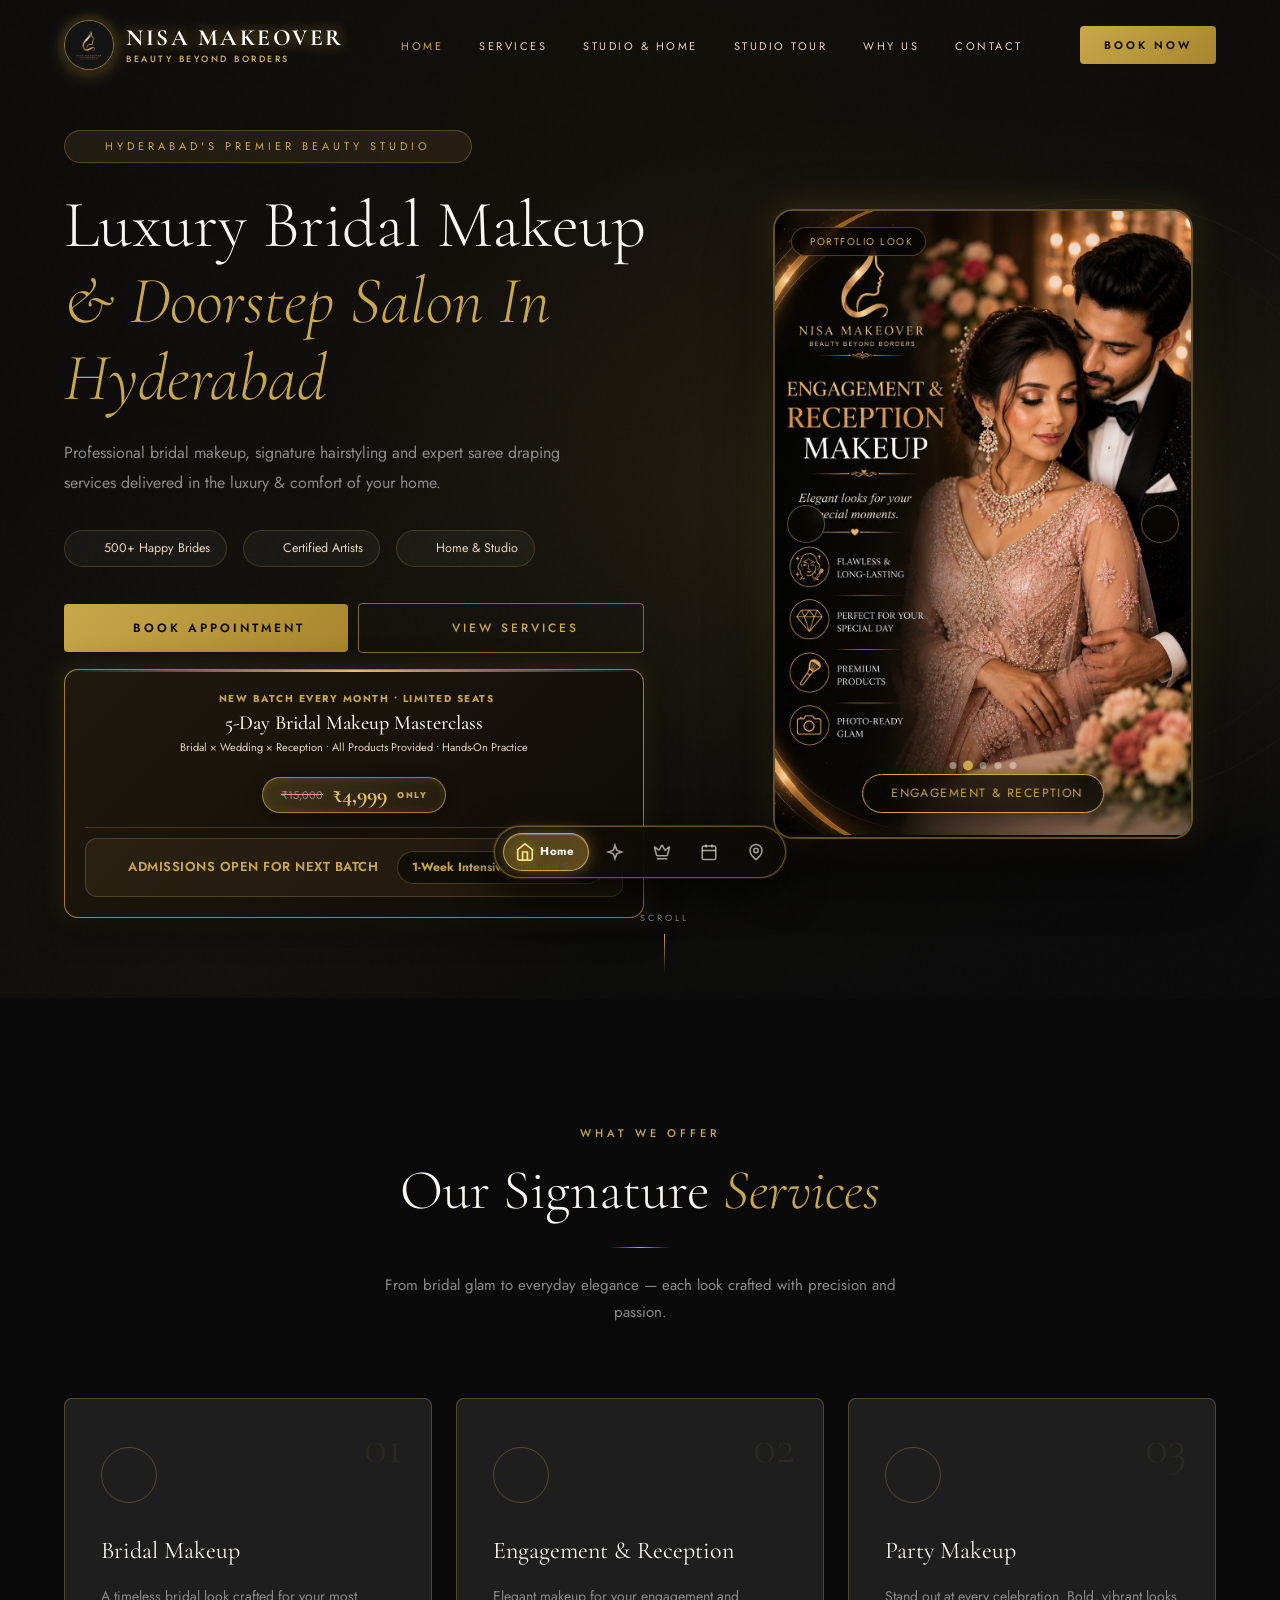
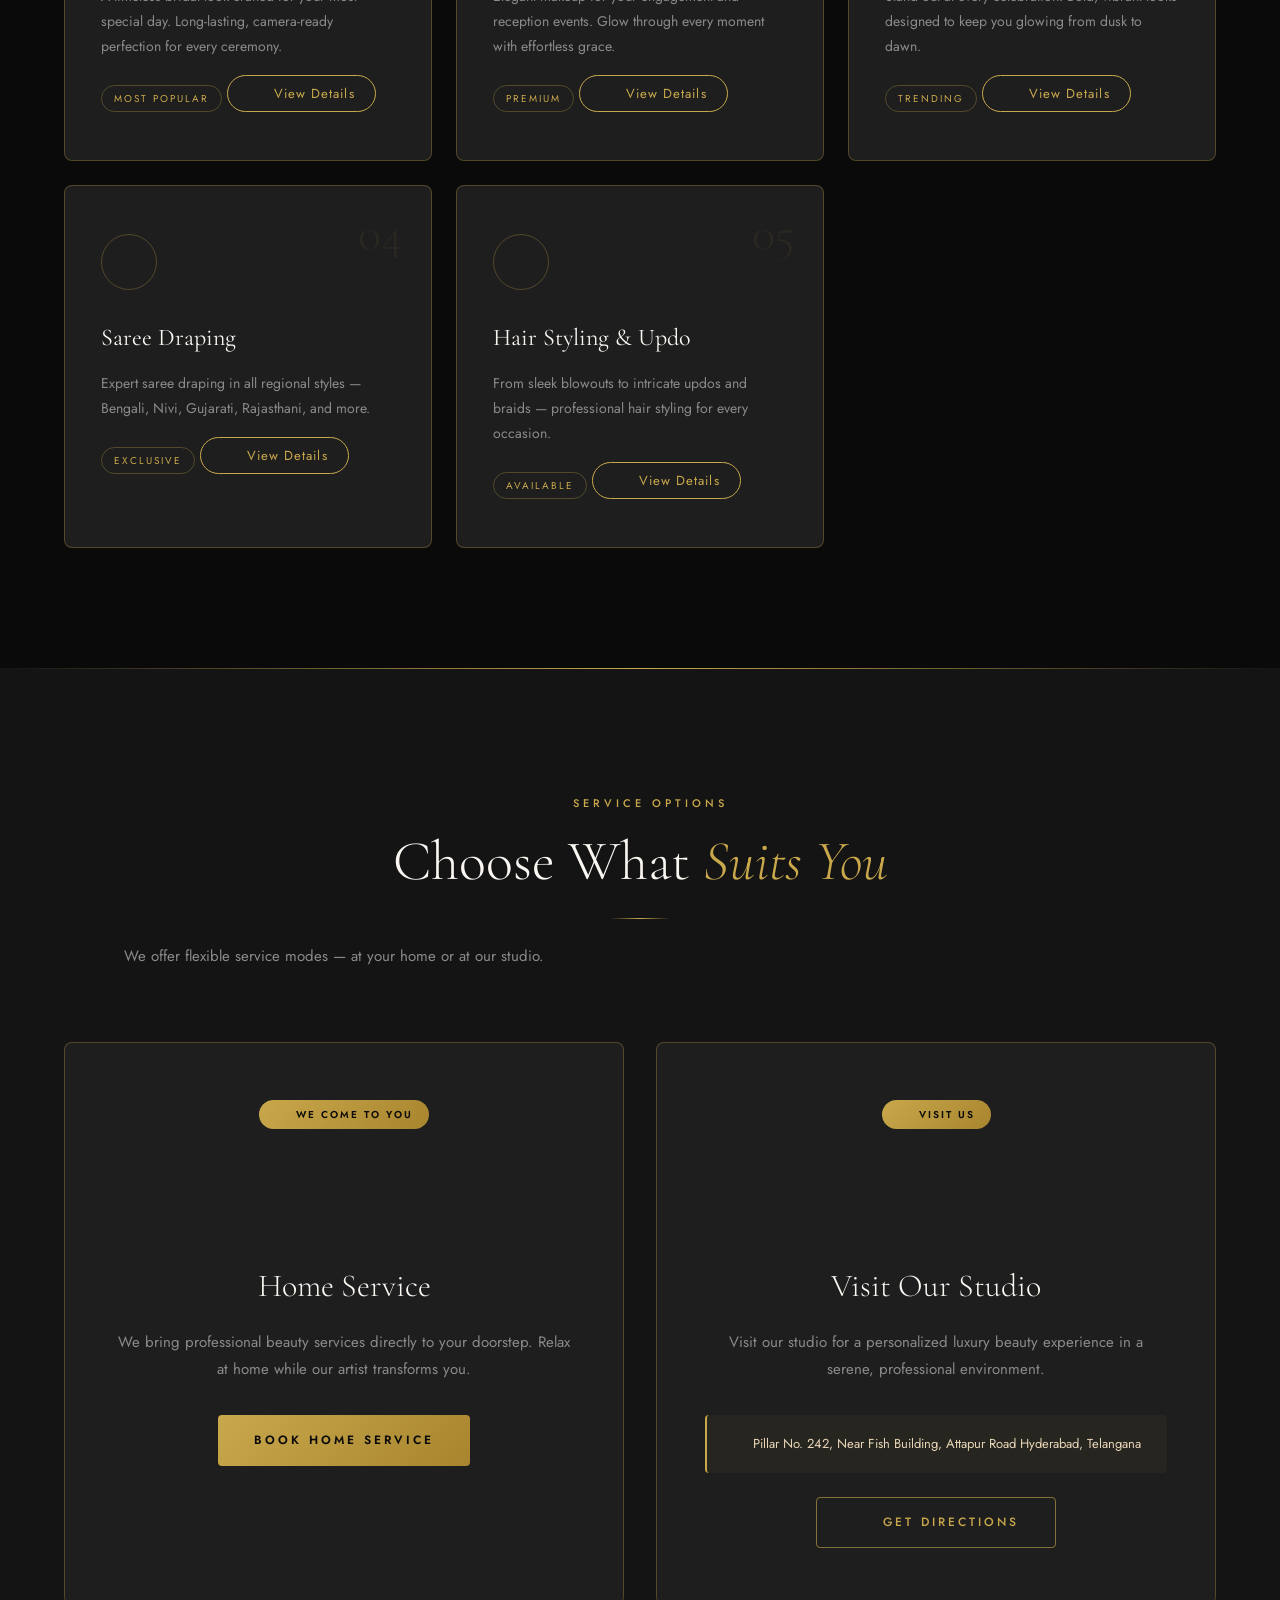
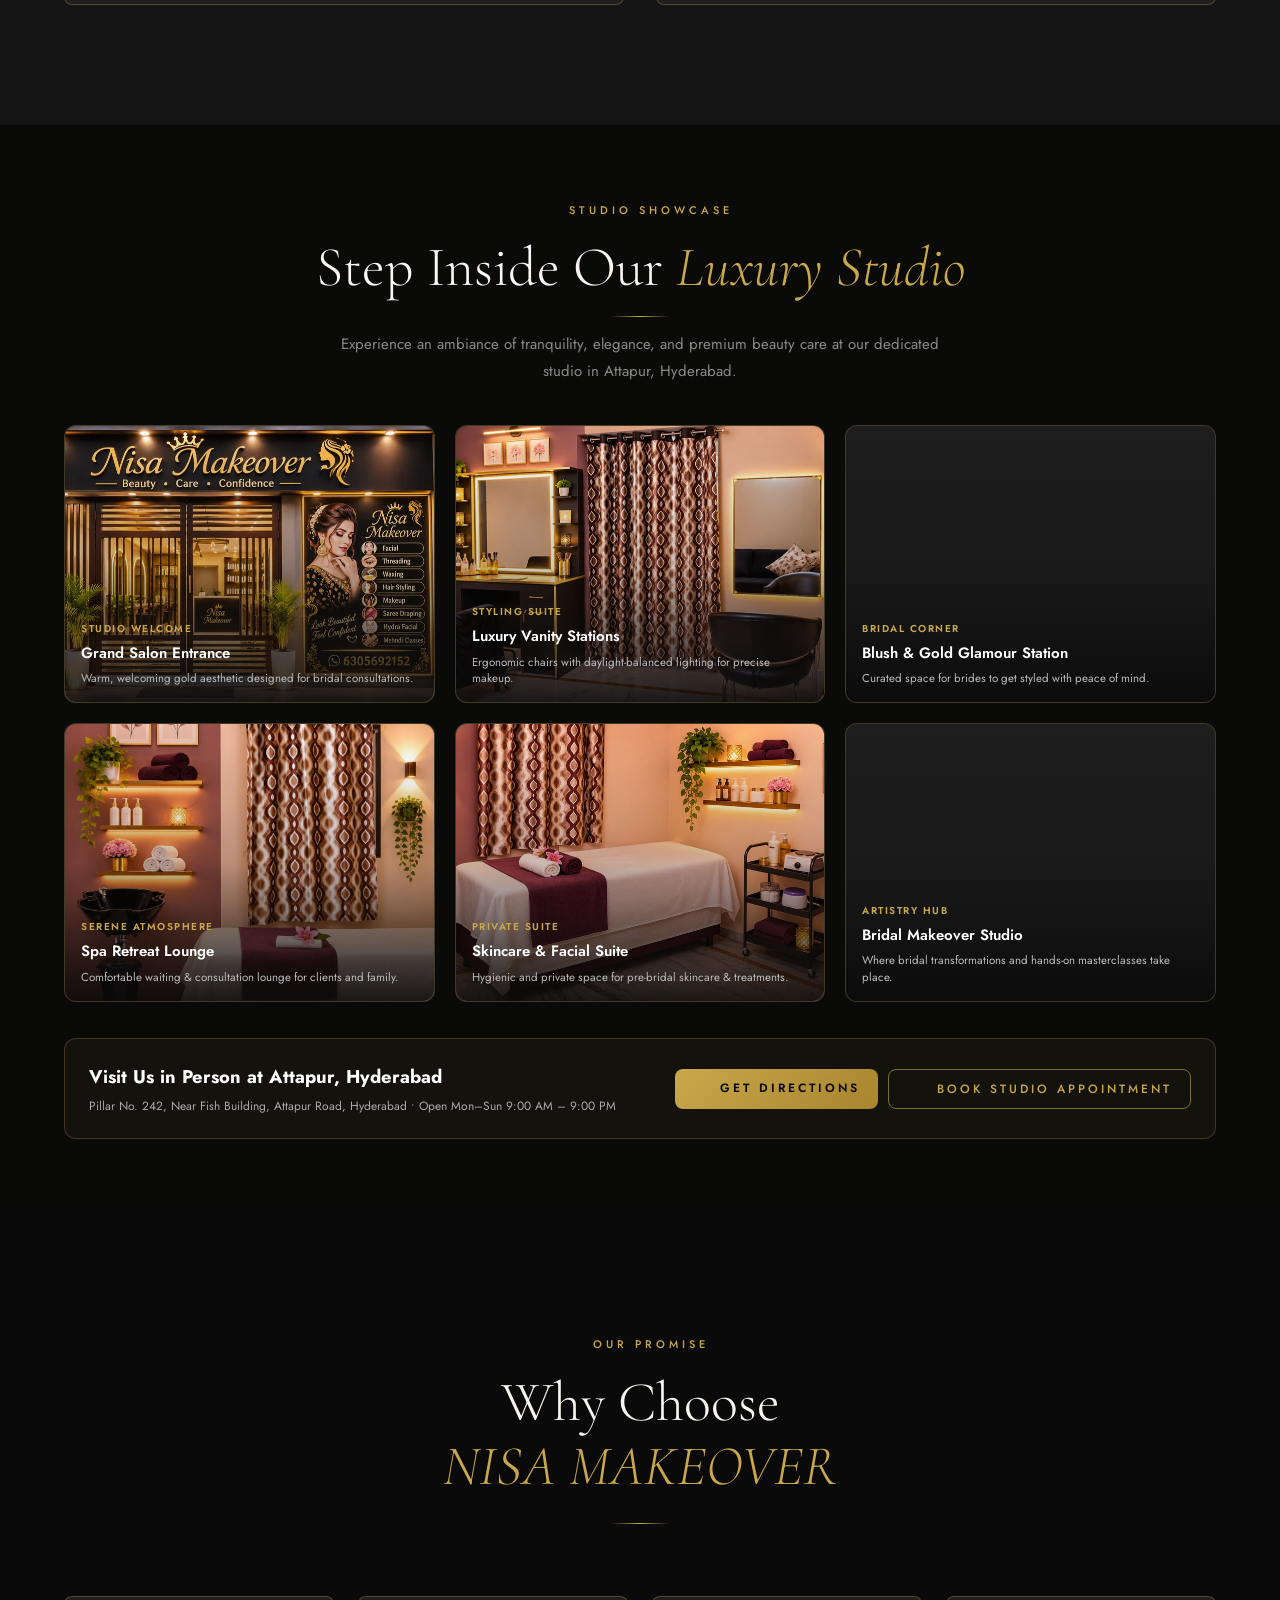
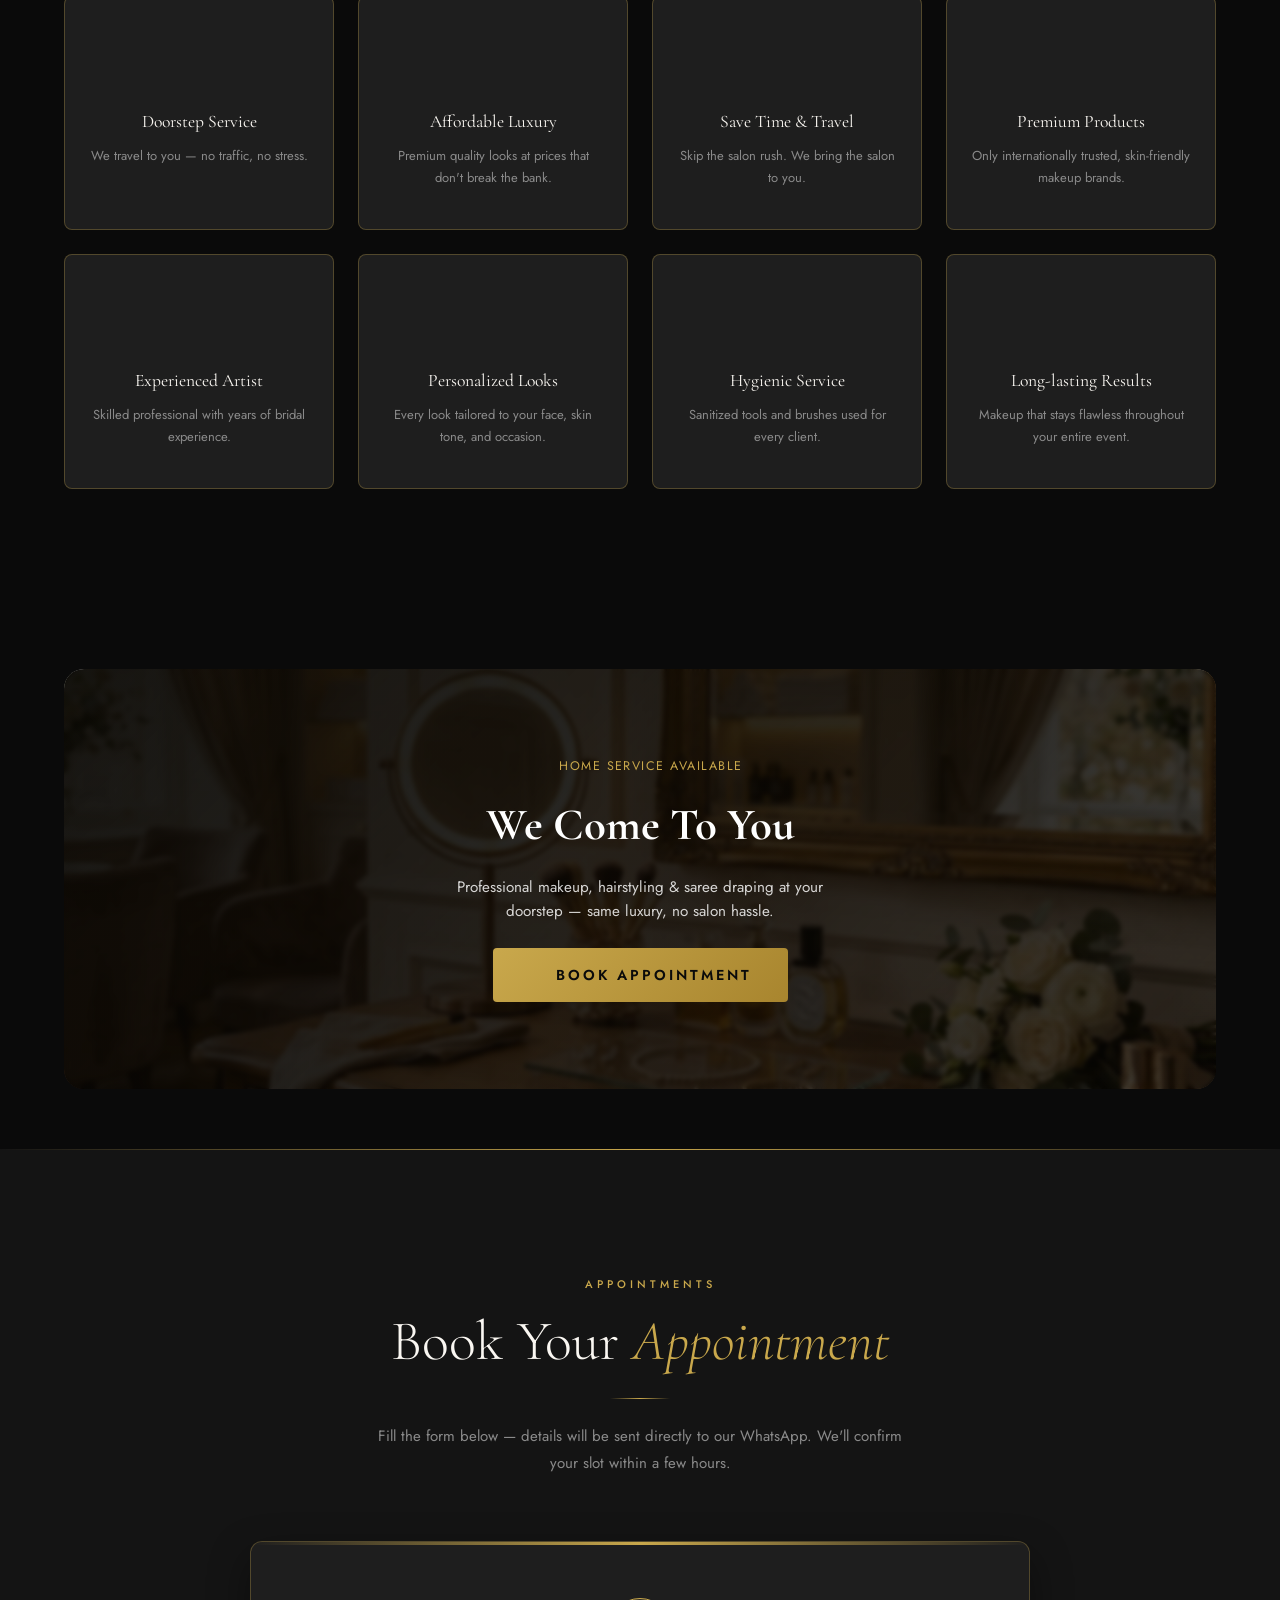
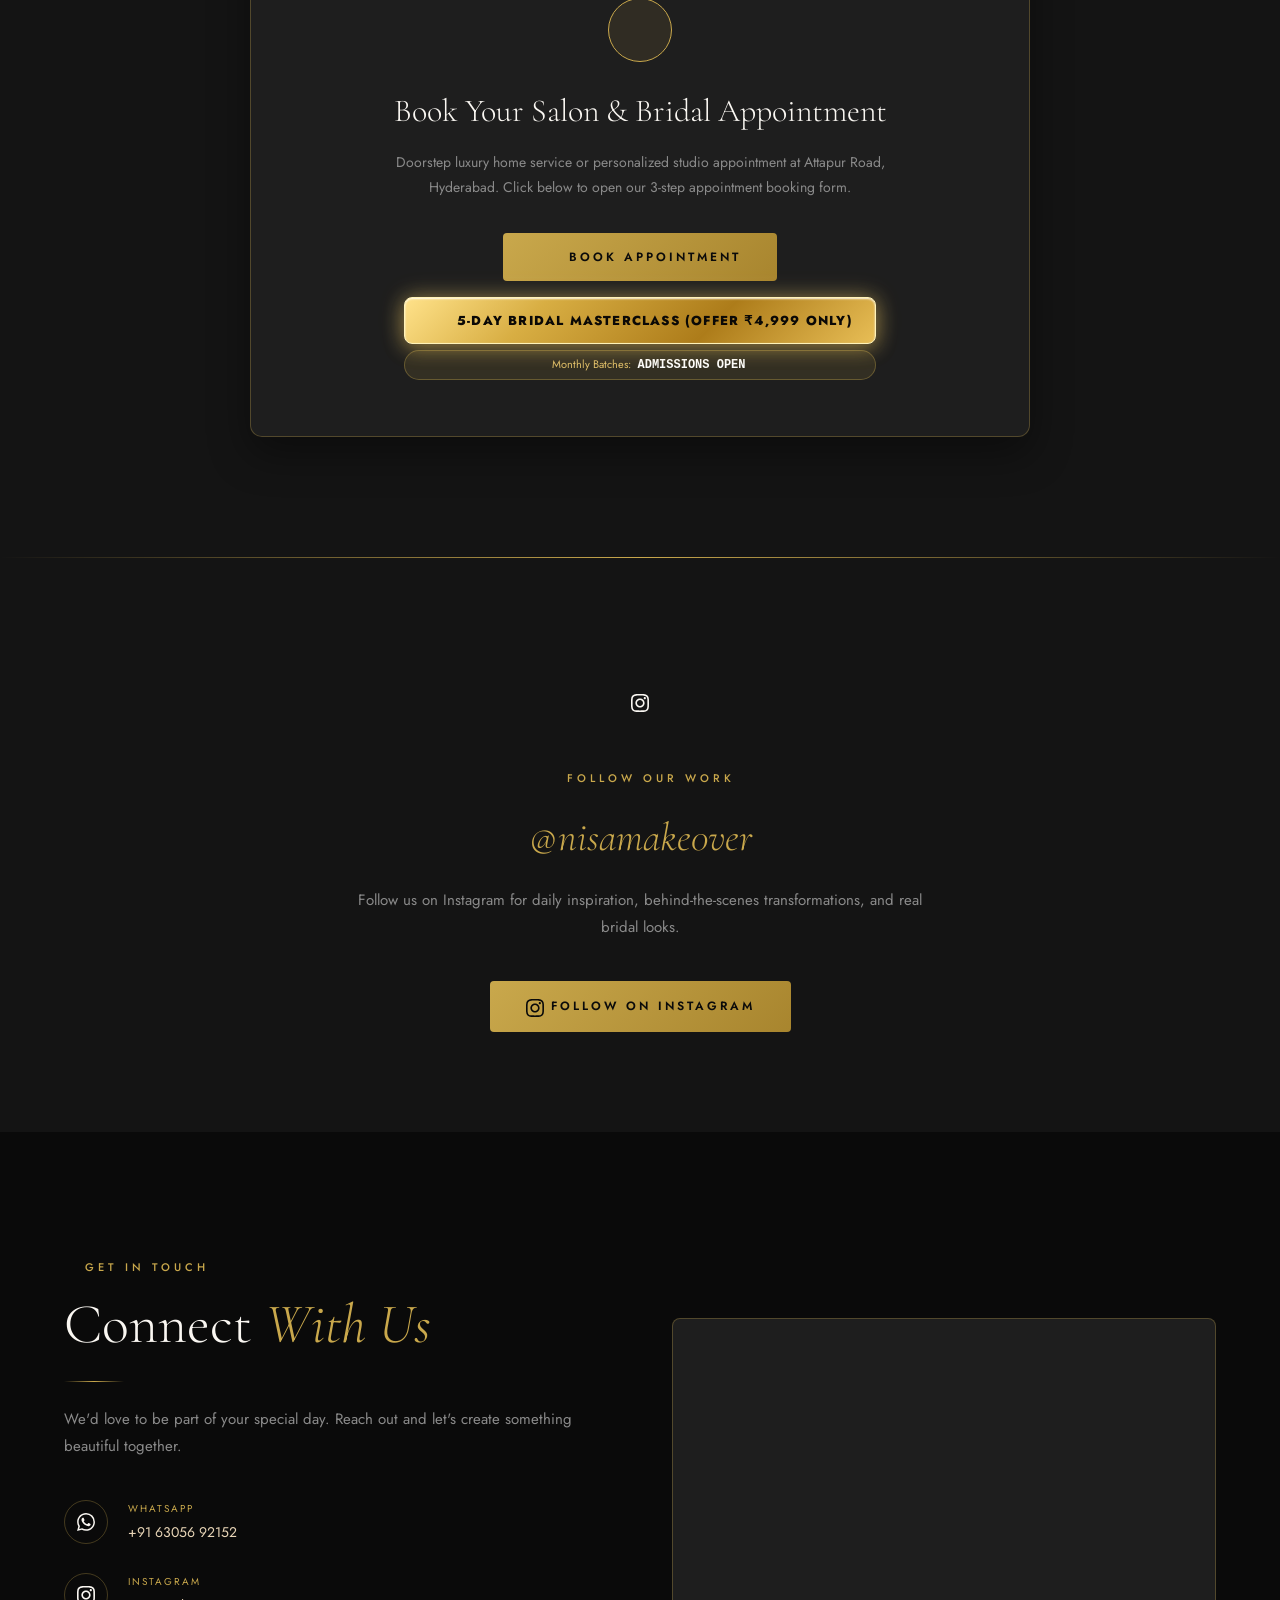
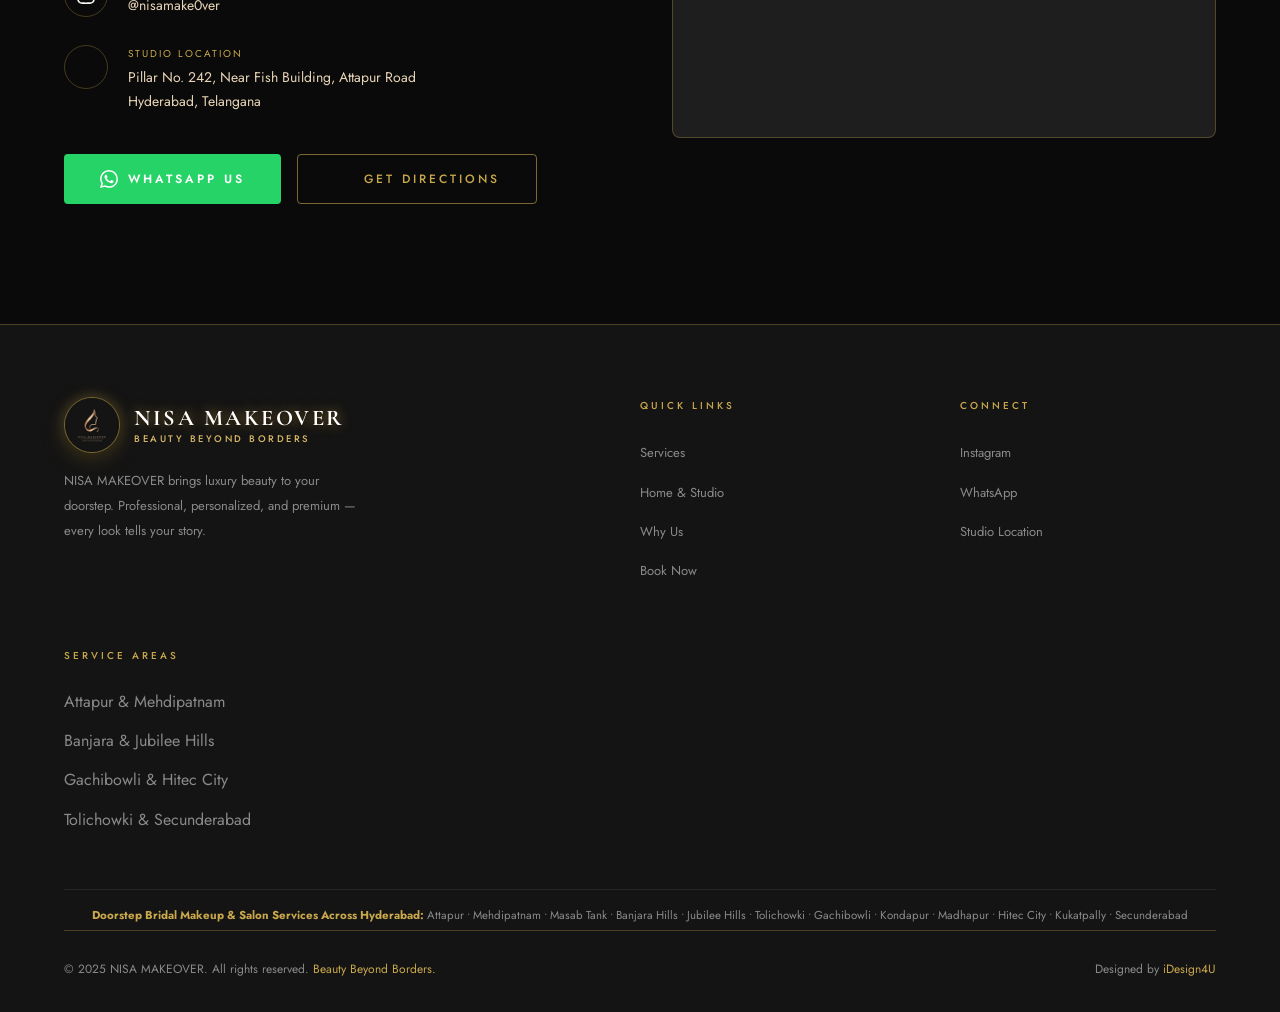
==== commit d2e014b3: "feat(seo): add LocalBusiness schema, sitemap, robots, studio showcase gallery, and update monthly ba" ====
--- a/index.html
+++ b/index.html
@@ -3,11 +3,146 @@
 <head>
   <meta charset="UTF-8" />
   <meta name="viewport" content="width=device-width, initial-scale=1.0" />
-  <meta name="description" content="NISA MAKEOVER &mdash; Luxury beauty services at your doorstep. Professional bridal makeup, hair styling, saree draping in Hyderabad." />
-  <title>NISA MAKEOVER &mdash; Beauty Beyond Borders</title>
+  
+  <!-- Primary SEO Meta Tags -->
+  <title>Best Bridal Makeup Artist in Hyderabad | Doorstep Salon - NISA MAKEOVER</title>
+  <meta name="title" content="Best Bridal Makeup Artist in Hyderabad | Doorstep Salon - NISA MAKEOVER" />
+  <meta name="description" content="NISA MAKEOVER offers luxury bridal makeup, engagement styling, saree draping &amp; hairstyling at your doorstep across Hyderabad &amp; at our Attapur studio. Book your look today!" />
+  <meta name="keywords" content="bridal makeup artist in hyderabad, doorstep beauty services hyderabad, makeup artist in attapur, party makeup hyderabad, saree draping hyderabad, bridal makeover hyderabad, nisa makeover" />
+  <meta name="author" content="NISA MAKEOVER" />
+  <meta name="robots" content="index, follow, max-image-preview:large, max-snippet:-1, max-video-preview:-1" />
+  <link rel="canonical" href="https://nisamakeover.github.io/" />
+
+  <!-- Geo & Local SEO Tags -->
+  <meta name="geo.region" content="IN-TG" />
+  <meta name="geo.placename" content="Hyderabad" />
+  <meta name="geo.position" content="17.3685;78.4312" />
+  <meta name="ICBM" content="17.3685, 78.4312" />
+
+  <!-- Open Graph / WhatsApp / Facebook Preview -->
+  <meta property="og:type" content="business.business" />
+  <meta property="og:site_name" content="NISA MAKEOVER" />
+  <meta property="og:title" content="Best Bridal Makeup Artist in Hyderabad | NISA MAKEOVER" />
+  <meta property="og:description" content="Luxury beauty services at your doorstep. Professional bridal makeup, hair styling &amp; saree draping in Hyderabad." />
+  <meta property="og:url" content="https://nisamakeover.github.io/" />
+  <meta property="og:image" content="https://nisamakeover.github.io/assets/logo/logo.jpg" />
+  <meta property="og:image:alt" content="NISA MAKEOVER Hyderabad" />
+  <meta property="og:locale" content="en_IN" />
+
+  <!-- Twitter Card -->
+  <meta name="twitter:card" content="summary_large_image" />
+  <meta name="twitter:title" content="Best Bridal Makeup Artist in Hyderabad | NISA MAKEOVER" />
+  <meta name="twitter:description" content="Luxury bridal makeup and doorstep salon services in Hyderabad. Attapur studio and home visits." />
+  <meta name="twitter:image" content="https://nisamakeover.github.io/assets/logo/logo.jpg" />
+
   <link rel="stylesheet" href="style.css?v=19" />
   <link rel="icon" type="image/jpeg" href="assets/logo/logo.jpg" />
   <script src="https://unpkg.com/lucide@latest/dist/umd/lucide.min.js"></script>
+
+  <!-- Structured Data: LocalBusiness & BeautySalon Schema (JSON-LD) -->
+  <script type="application/ld+json">
+  {
+    "@context": "https://schema.org",
+    "@graph": [
+      {
+        "@type": "BeautySalon",
+        "@id": "https://nisamakeover.github.io/#salon",
+        "name": "NISA MAKEOVER",
+        "alternateName": "Nisa Makeover Hyderabad",
+        "url": "https://nisamakeover.github.io/",
+        "logo": "https://nisamakeover.github.io/assets/logo/logo.jpg",
+        "image": "https://nisamakeover.github.io/assets/services/bridal.jpg",
+        "description": "Nisa Makeover is a premier luxury beauty studio and doorstep salon in Hyderabad offering bridal makeup, engagement looks, saree draping, and professional hairstyling.",
+        "telephone": "+916305692152",
+        "priceRange": "₹₹",
+        "currenciesAccepted": "INR",
+        "paymentAccepted": "Cash, UPI, Credit Card, Debit Card",
+        "address": {
+          "@type": "PostalAddress",
+          "streetAddress": "Pillar No. 242, Near Fish Building, Attapur Road",
+          "addressLocality": "Hyderabad",
+          "addressRegion": "Telangana",
+          "postalCode": "500048",
+          "addressCountry": "IN"
+        },
+        "geo": {
+          "@type": "GeoCoordinates",
+          "latitude": 17.3685,
+          "longitude": 78.4312
+        },
+        "openingHoursSpecification": [
+          {
+            "@type": "OpeningHoursSpecification",
+            "dayOfWeek": ["Monday", "Tuesday", "Wednesday", "Thursday", "Friday", "Saturday", "Sunday"],
+            "opens": "09:00",
+            "closes": "21:00"
+          }
+        ],
+        "areaServed": [
+          { "@type": "City", "name": "Hyderabad" },
+          { "@type": "AdministrativeArea", "name": "Attapur" },
+          { "@type": "AdministrativeArea", "name": "Mehdipatnam" },
+          { "@type": "AdministrativeArea", "name": "Banjara Hills" },
+          { "@type": "AdministrativeArea", "name": "Jubilee Hills" },
+          { "@type": "AdministrativeArea", "name": "Gachibowli" },
+          { "@type": "AdministrativeArea", "name": "Tolichowki" },
+          { "@type": "AdministrativeArea", "name": "Kondapur" },
+          { "@type": "AdministrativeArea", "name": "Hitec City" }
+        ],
+        "sameAs": [
+          "https://www.instagram.com/nisamake0ver/",
+          "https://maps.google.com/?q=Pillar+No.+242+Near+Fish+Building+Attapur+Road+Hyderabad"
+        ],
+        "hasOfferCatalog": {
+          "@type": "OfferCatalog",
+          "name": "Beauty and Bridal Makeup Services",
+          "itemListElement": [
+            {
+              "@type": "Offer",
+              "itemOffered": {
+                "@type": "Service",
+                "name": "Bridal Makeup",
+                "description": "Complete traditional and contemporary bridal makeup with HD and waterproof finish in Hyderabad."
+              }
+            },
+            {
+              "@type": "Offer",
+              "itemOffered": {
+                "@type": "Service",
+                "name": "Engagement & Reception Makeup",
+                "description": "Glamorous and elegant looks curated specifically for engagement and reception ceremonies."
+              }
+            },
+            {
+              "@type": "Offer",
+              "itemOffered": {
+                "@type": "Service",
+                "name": "Party Makeup",
+                "description": "Custom party and event makeup tailored to your outfit and personal style."
+              }
+            },
+            {
+              "@type": "Offer",
+              "itemOffered": {
+                "@type": "Service",
+                "name": "Saree Draping",
+                "description": "Expert saree pleating and draping in traditional, modern, and designer styles."
+              }
+            },
+            {
+              "@type": "Offer",
+              "itemOffered": {
+                "@type": "Service",
+                "name": "Hair Styling & Updo",
+                "description": "Intricate bridal updos, textured waves, and floral hair extensions."
+              }
+            }
+          ]
+        }
+      }
+    ]
+  }
+  </script>
   <style>
     /* CRITICAL MOBILE RESILIENCE OVERRIDES (Immediate Cache-Bust) */
     @media (max-width: 768px) {
@@ -356,7 +491,7 @@
   <nav id="navbar">
     <div class="container nav-inner">
       <a href="#hero" class="nav-logo" aria-label="NISA MAKEOVER Home">
-        <img src="assets/logo/logo.jpg" alt="NISA MAKEOVER Logo" />
+        <img src="assets/logo/logo.jpg" alt="NISA MAKEOVER - Luxury Bridal Makeup Studio Hyderabad" width="48" height="48" />
         <div class="nav-logo-text">
           <span class="brand">NISA MAKEOVER</span>
           <span class="tagline">Beauty Beyond Borders</span>
@@ -365,7 +500,8 @@
       <ul class="nav-links">
         <li><a href="#hero" class="active">Home</a></li>
         <li><a href="#services">Services</a></li>
-        <li><a href="#service-mode">Studio</a></li>
+        <li><a href="#service-mode">Studio &amp; Home</a></li>
+        <li><a href="#studio-tour">Studio Tour</a></li>
         <li><a href="#why-choose">Why Us</a></li>
         <li><a href="#contact">Contact</a></li>
       </ul>
@@ -381,10 +517,11 @@
     <span class="mobile-nav-close" id="mobileClose">&times;</span>
     <a href="#hero" class="mobile-link active"><i data-lucide="home" class="icon-inline"></i> Home</a>
     <a href="#services" class="mobile-link"><i data-lucide="sparkles" class="icon-inline"></i> Services</a>
-    <a href="#service-mode" class="mobile-link"><i data-lucide="building-2" class="icon-inline"></i> Studio & Doorstep</a>
+    <a href="#service-mode" class="mobile-link"><i data-lucide="building-2" class="icon-inline"></i> Studio &amp; Doorstep</a>
+    <a href="#studio-tour" class="mobile-link"><i data-lucide="camera" class="icon-inline"></i> Studio Tour</a>
     <a href="#why-choose" class="mobile-link"><i data-lucide="star" class="icon-inline"></i> Why Us</a>
     <a href="#booking" class="mobile-link"><i data-lucide="calendar" class="icon-inline"></i> Book Appointment</a>
-    <a href="/workshop" class="mobile-link masterclass-expire-target" style="color:var(--gold);"><i data-lucide="crown" class="icon-inline"></i> Bridal Masterclass (11 Oct)</a>
+    <a href="/workshop" class="mobile-link" style="color:var(--gold);"><i data-lucide="crown" class="icon-inline"></i> Bridal Masterclass</a>
     <a href="#contact" class="mobile-link"><i data-lucide="phone" class="icon-inline"></i> Contact</a>
   </nav>
 
@@ -401,8 +538,8 @@
           <i data-lucide="sparkles" class="icon-tag"></i> HYDERABAD'S PREMIER BEAUTY STUDIO <i data-lucide="sparkles" class="icon-tag"></i>
         </div>
         <h1 class="hero-heading">
-          Luxury Beauty Services
-          <em>At Your Doorstep</em>
+          Luxury Bridal Makeup
+          <em>&amp; Doorstep Salon In Hyderabad</em>
         </h1>
         <p class="hero-sub">
           Professional bridal makeup, signature hairstyling and expert saree draping services delivered in the luxury &amp; comfort of your home.
@@ -435,11 +572,11 @@
           </a>
         </div>
 
-        <!-- Row 2: Masterclass Feature with Equal Full Prominence & BIG Live Timer -->
-        <div class="hero-masterclass-card masterclass-expire-target">
+        <!-- Row 2: Masterclass Feature with Monthly Batches & Live Status -->
+        <div class="hero-masterclass-card">
           <a href="/workshop" class="hero-masterclass-banner-btn">
             <div class="hmc-info">
-              <span class="hmc-badge"><i data-lucide="crown"></i> SPECIAL EVENT &bull; 11&ndash;15 OCTOBER</span>
+              <span class="hmc-badge"><i data-lucide="crown"></i> NEW BATCH EVERY MONTH &bull; LIMITED SEATS</span>
               <span class="hmc-title">5-Day Bridal Makeup Masterclass</span>
               <span class="hmc-sub">Bridal &times; Wedding &times; Reception &bull; All Products Provided &bull; Hands-On Practice</span>
             </div>
@@ -450,20 +587,14 @@
             </div>
           </a>
 
-          <!-- BIG Luxury Countdown Timer Display -->
-          <div class="hero-big-timer" id="homeMasterclassBigTimer">
-            <div class="timer-title-row">
-              <i data-lucide="hourglass" class="timer-icon timer-pulse"></i>
-              <span>MASTERCLASS STARTS IN</span>
-            </div>
-            <div class="timer-countdown-row">
-              <div class="timer-box"><span class="t-val" id="htDays">09</span><span class="t-txt">DAYS</span></div>
-              <span class="t-colon">:</span>
-              <div class="timer-box"><span class="t-val" id="htHours">18</span><span class="t-txt">HOURS</span></div>
-              <span class="t-colon">:</span>
-              <div class="timer-box"><span class="t-val" id="htMins">38</span><span class="t-txt">MINS</span></div>
-              <span class="t-colon">:</span>
-              <div class="timer-box"><span class="t-val" id="htSecs">11</span><span class="t-txt">SECS</span></div>
+          <!-- Luxury Status Display -->
+          <div class="hero-big-timer" id="homeMasterclassBigTimer" style="background: rgba(201, 168, 76, 0.08); border: 1px solid rgba(201, 168, 76, 0.25); border-radius: 12px; padding: 12px 18px; margin-top: 10px; display: flex; align-items: center; justify-content: space-between; flex-wrap: wrap; gap: 8px;">
+            <div class="timer-title-row" style="display: flex; align-items: center; gap: 8px; color: var(--gold, #c9a84c); font-weight: 600; font-size: 13px; letter-spacing: 0.5px;">
+              <i data-lucide="sparkles" class="timer-icon" style="color: var(--gold, #c9a84c); width: 16px; height: 16px;"></i>
+              <span>ADMISSIONS OPEN FOR NEXT BATCH</span>
+            </div>
+            <div style="font-size: 12px; color: #fff; background: rgba(0,0,0,0.5); padding: 5px 14px; border-radius: 20px; border: 1px solid rgba(201,168,76,0.3); font-weight: 500;">
+              <span style="color: var(--gold,#c9a84c); font-weight: 700;">1-Week Intensive</span> &bull; Limited Seats
             </div>
           </div>
         </div>
@@ -476,23 +607,23 @@
           <div class="hero-card-glow"></div>
           <div class="hero-slider-card">
             <div class="hero-slide active">
-              <img src="assets/services/bridal.jpg" alt="Bridal Makeup by NISA MAKEOVER" class="hero-slide-img" fetchpriority="high" loading="eager" />
+              <img src="assets/services/bridal.jpg" alt="Bridal Makeup in Hyderabad by NISA MAKEOVER" class="hero-slide-img" fetchpriority="high" loading="eager" />
               <div class="hero-slide-label"><i data-lucide="crown" class="slide-icon"></i> Bridal Makeup</div>
             </div>
             <div class="hero-slide">
-              <img src="assets/services/engagement.jpg" alt="Engagement &amp; Reception Makeup" class="hero-slide-img" loading="lazy" />
+              <img src="assets/services/engagement.jpg" alt="Engagement &amp; Reception Makeup Hyderabad - NISA MAKEOVER" class="hero-slide-img" loading="lazy" />
               <div class="hero-slide-label"><i data-lucide="diamond" class="slide-icon"></i> Engagement &amp; Reception</div>
             </div>
             <div class="hero-slide">
-              <img src="assets/services/party.jpg" alt="Party Makeup" class="hero-slide-img" loading="lazy" />
+              <img src="assets/services/party.jpg" alt="Party Makeup Artist Hyderabad - NISA MAKEOVER" class="hero-slide-img" loading="lazy" />
               <div class="hero-slide-label"><i data-lucide="party-popper" class="slide-icon"></i> Party Makeup</div>
             </div>
             <div class="hero-slide">
-              <img src="assets/services/saree.jpg" alt="Saree Draping" class="hero-slide-img" loading="lazy" />
+              <img src="assets/services/saree.jpg" alt="Professional Saree Draping Services Hyderabad" class="hero-slide-img" loading="lazy" />
               <div class="hero-slide-label"><i data-lucide="shirt" class="slide-icon"></i> Saree Draping</div>
             </div>
             <div class="hero-slide">
-              <img src="assets/services/hair.jpg" alt="Hair Styling &amp; Updo" class="hero-slide-img" loading="lazy" />
+              <img src="assets/services/hair.jpg" alt="Bridal Hair Styling and Updo Artist Hyderabad" class="hero-slide-img" loading="lazy" />
               <div class="hero-slide-label"><i data-lucide="scissors" class="slide-icon"></i> Hair Styling &amp; Updo</div>
             </div>
 
@@ -604,6 +735,113 @@
             <span class="mode-addr-line">Hyderabad, Telangana</span>
           </div>
           <a href="https://maps.google.com/?q=Pillar+No.+242+Near+Fish+Building+Attapur+Road+Hyderabad" target="_blank" class="btn-outline"><i data-lucide="map-pin" class="btn-icon"></i> Get Directions</a>
+        </div>
+      </div>
+    </div>
+  </section>
+
+  <!-- ------ STUDIO SHOWCASE ------ -->
+  <section id="studio-tour" class="studio-section" style="padding: 70px 0; background: #0a0a09; position: relative;">
+    <div class="container">
+      <div class="mode-header reveal" style="text-align: center; margin-bottom: 40px;">
+        <span class="section-tag"><i data-lucide="camera" class="icon-tag"></i> Studio Showcase</span>
+        <h2 class="section-title">Step Inside Our <span>Luxury Studio</span></h2>
+        <div class="gold-line" style="margin: 14px auto;"></div>
+        <p class="section-subtitle" style="max-width: 620px; margin: 0 auto; color: var(--text-muted, #aaa);">
+          Experience an ambiance of tranquility, elegance, and premium beauty care at our dedicated studio in Attapur, Hyderabad.
+        </p>
+      </div>
+
+      <!-- Studio Photos Gallery Grid -->
+      <div class="studio-gallery-grid" style="display: grid; grid-template-columns: repeat(auto-fit, minmax(280px, 1fr)); gap: 20px;">
+        
+        <div class="studio-photo-card reveal" style="background: var(--black-light, #141414); border: 1px solid rgba(201, 168, 76, 0.2); border-radius: 12px; overflow: hidden; position: relative;">
+          <div style="position: relative; aspect-ratio: 4/3; overflow: hidden;">
+            <img src="assets/studio/golden-salon-entrance.webp" alt="NISA MAKEOVER Golden Salon Entrance Attapur Hyderabad" loading="lazy" decoding="async" style="width: 100%; height: 100%; object-fit: cover; transition: transform 0.5s ease; display: block;" onmouseover="this.style.transform='scale(1.05)'" onmouseout="this.style.transform='scale(1)'" />
+            <div style="position: absolute; inset: 0; background: linear-gradient(to top, rgba(10,10,10,0.92) 0%, rgba(10,10,10,0.2) 50%, transparent 100%);"></div>
+            <div style="position: absolute; bottom: 16px; left: 16px; right: 16px;">
+              <span style="display: inline-block; font-size: 10px; letter-spacing: 1.5px; text-transform: uppercase; color: var(--gold, #c9a84c); font-weight: 600; margin-bottom: 4px;">Studio Welcome</span>
+              <h4 style="font-size: 15px; color: #fff; margin: 0; font-weight: 600;">Grand Salon Entrance</h4>
+              <p style="font-size: 11.5px; color: #bbb; margin: 4px 0 0; line-height: 1.4;">Warm, welcoming gold aesthetic designed for bridal consultations.</p>
+            </div>
+          </div>
+        </div>
+
+        <div class="studio-photo-card reveal" style="background: var(--black-light, #141414); border: 1px solid rgba(201, 168, 76, 0.2); border-radius: 12px; overflow: hidden; position: relative;">
+          <div style="position: relative; aspect-ratio: 4/3; overflow: hidden;">
+            <img src="assets/studio/mauve-salon-vanity.webp" alt="Luxury Salon Vanity Mirrors and Styling Stations Nisa Makeover" loading="lazy" decoding="async" style="width: 100%; height: 100%; object-fit: cover; transition: transform 0.5s ease; display: block;" onmouseover="this.style.transform='scale(1.05)'" onmouseout="this.style.transform='scale(1)'" />
+            <div style="position: absolute; inset: 0; background: linear-gradient(to top, rgba(10,10,10,0.92) 0%, rgba(10,10,10,0.2) 50%, transparent 100%);"></div>
+            <div style="position: absolute; bottom: 16px; left: 16px; right: 16px;">
+              <span style="display: inline-block; font-size: 10px; letter-spacing: 1.5px; text-transform: uppercase; color: var(--gold, #c9a84c); font-weight: 600; margin-bottom: 4px;">Styling Suite</span>
+              <h4 style="font-size: 15px; color: #fff; margin: 0; font-weight: 600;">Luxury Vanity Stations</h4>
+              <p style="font-size: 11.5px; color: #bbb; margin: 4px 0 0; line-height: 1.4;">Ergonomic chairs with daylight-balanced lighting for precise makeup.</p>
+            </div>
+          </div>
+        </div>
+
+        <div class="studio-photo-card reveal" style="background: var(--black-light, #141414); border: 1px solid rgba(201, 168, 76, 0.2); border-radius: 12px; overflow: hidden; position: relative;">
+          <div style="position: relative; aspect-ratio: 4/3; overflow: hidden;">
+            <img src="assets/studio/blush-gold-vanity-corner.webp" alt="Bridal Makeup Glamour Corner Nisa Makeover Hyderabad" loading="lazy" decoding="async" style="width: 100%; height: 100%; object-fit: cover; transition: transform 0.5s ease; display: block;" onmouseover="this.style.transform='scale(1.05)'" onmouseout="this.style.transform='scale(1)'" />
+            <div style="position: absolute; inset: 0; background: linear-gradient(to top, rgba(10,10,10,0.92) 0%, rgba(10,10,10,0.2) 50%, transparent 100%);"></div>
+            <div style="position: absolute; bottom: 16px; left: 16px; right: 16px;">
+              <span style="display: inline-block; font-size: 10px; letter-spacing: 1.5px; text-transform: uppercase; color: var(--gold, #c9a84c); font-weight: 600; margin-bottom: 4px;">Bridal Corner</span>
+              <h4 style="font-size: 15px; color: #fff; margin: 0; font-weight: 600;">Blush &amp; Gold Glamour Station</h4>
+              <p style="font-size: 11.5px; color: #bbb; margin: 4px 0 0; line-height: 1.4;">Curated space for brides to get styled with peace of mind.</p>
+            </div>
+          </div>
+        </div>
+
+        <div class="studio-photo-card reveal" style="background: var(--black-light, #141414); border: 1px solid rgba(201, 168, 76, 0.2); border-radius: 12px; overflow: hidden; position: relative;">
+          <div style="position: relative; aspect-ratio: 4/3; overflow: hidden;">
+            <img src="assets/studio/warm-plum-spa-retreat.webp" alt="Plum Salon Spa Retreat Lounge Nisa Makeover" loading="lazy" decoding="async" style="width: 100%; height: 100%; object-fit: cover; transition: transform 0.5s ease; display: block;" onmouseover="this.style.transform='scale(1.05)'" onmouseout="this.style.transform='scale(1)'" />
+            <div style="position: absolute; inset: 0; background: linear-gradient(to top, rgba(10,10,10,0.92) 0%, rgba(10,10,10,0.2) 50%, transparent 100%);"></div>
+            <div style="position: absolute; bottom: 16px; left: 16px; right: 16px;">
+              <span style="display: inline-block; font-size: 10px; letter-spacing: 1.5px; text-transform: uppercase; color: var(--gold, #c9a84c); font-weight: 600; margin-bottom: 4px;">Serene Atmosphere</span>
+              <h4 style="font-size: 15px; color: #fff; margin: 0; font-weight: 600;">Spa Retreat Lounge</h4>
+              <p style="font-size: 11.5px; color: #bbb; margin: 4px 0 0; line-height: 1.4;">Comfortable waiting &amp; consultation lounge for clients and family.</p>
+            </div>
+          </div>
+        </div>
+
+        <div class="studio-photo-card reveal" style="background: var(--black-light, #141414); border: 1px solid rgba(201, 168, 76, 0.2); border-radius: 12px; overflow: hidden; position: relative;">
+          <div style="position: relative; aspect-ratio: 4/3; overflow: hidden;">
+            <img src="assets/studio/plum-toned-spa-room.webp" alt="Private Facial and Skincare Room Nisa Makeover Studio" loading="lazy" decoding="async" style="width: 100%; height: 100%; object-fit: cover; transition: transform 0.5s ease; display: block;" onmouseover="this.style.transform='scale(1.05)'" onmouseout="this.style.transform='scale(1)'" />
+            <div style="position: absolute; inset: 0; background: linear-gradient(to top, rgba(10,10,10,0.92) 0%, rgba(10,10,10,0.2) 50%, transparent 100%);"></div>
+            <div style="position: absolute; bottom: 16px; left: 16px; right: 16px;">
+              <span style="display: inline-block; font-size: 10px; letter-spacing: 1.5px; text-transform: uppercase; color: var(--gold, #c9a84c); font-weight: 600; margin-bottom: 4px;">Private Suite</span>
+              <h4 style="font-size: 15px; color: #fff; margin: 0; font-weight: 600;">Skincare &amp; Facial Suite</h4>
+              <p style="font-size: 11.5px; color: #bbb; margin: 4px 0 0; line-height: 1.4;">Hygienic and private space for pre-bridal skincare &amp; treatments.</p>
+            </div>
+          </div>
+        </div>
+
+        <div class="studio-photo-card reveal" style="background: var(--black-light, #141414); border: 1px solid rgba(201, 168, 76, 0.2); border-radius: 12px; overflow: hidden; position: relative;">
+          <div style="position: relative; aspect-ratio: 4/3; overflow: hidden;">
+            <img src="assets/studio/bridal-beauty-showcase.webp" alt="Bridal Beauty Artistry Showcase Nisa Makeover" loading="lazy" decoding="async" style="width: 100%; height: 100%; object-fit: cover; transition: transform 0.5s ease; display: block;" onmouseover="this.style.transform='scale(1.05)'" onmouseout="this.style.transform='scale(1)'" />
+            <div style="position: absolute; inset: 0; background: linear-gradient(to top, rgba(10,10,10,0.92) 0%, rgba(10,10,10,0.2) 50%, transparent 100%);"></div>
+            <div style="position: absolute; bottom: 16px; left: 16px; right: 16px;">
+              <span style="display: inline-block; font-size: 10px; letter-spacing: 1.5px; text-transform: uppercase; color: var(--gold, #c9a84c); font-weight: 600; margin-bottom: 4px;">Artistry Hub</span>
+              <h4 style="font-size: 15px; color: #fff; margin: 0; font-weight: 600;">Bridal Makeover Studio</h4>
+              <p style="font-size: 11.5px; color: #bbb; margin: 4px 0 0; line-height: 1.4;">Where bridal transformations and hands-on masterclasses take place.</p>
+            </div>
+          </div>
+        </div>
+
+      </div>
+
+      <!-- Studio Location CTA Banner -->
+      <div style="margin-top: 36px; text-align: center; background: rgba(201, 168, 76, 0.05); border: 1px solid rgba(201, 168, 76, 0.25); border-radius: 12px; padding: 22px 24px; display: flex; align-items: center; justify-content: space-between; flex-wrap: wrap; gap: 16px;">
+        <div style="text-align: left;">
+          <h4 style="margin: 0; font-size: 1.15rem; color: #fff;">Visit Us in Person at Attapur, Hyderabad</h4>
+          <p style="margin: 4px 0 0; font-size: 12px; color: #aaa;">Pillar No. 242, Near Fish Building, Attapur Road, Hyderabad &bull; Open Mon&ndash;Sun 9:00 AM &ndash; 9:00 PM</p>
+        </div>
+        <div style="display: flex; gap: 10px; flex-wrap: wrap;">
+          <a href="https://maps.google.com/?q=Pillar+No.+242+Near+Fish+Building+Attapur+Road+Hyderabad" target="_blank" class="btn-primary" style="height: 40px; padding: 0 18px; font-size: 12px; border-radius: 8px;">
+            <span><i data-lucide="map-pin" style="width: 14px; height: 14px; margin-right: 6px;"></i> Get Directions</span>
+          </a>
+          <button type="button" class="btn-outline" onclick="openAppointmentModal('Studio Visit')" style="height: 40px; padding: 0 18px; font-size: 12px; border-radius: 8px;">
+            <i data-lucide="calendar" style="width: 14px; height: 14px; margin-right: 6px;"></i> Book Studio Appointment
+          </button>
         </div>
       </div>
     </div>
@@ -634,7 +872,7 @@
   <div class="hs-banner-wrap">
     <div class="container">
       <div class="home-service-banner reveal">
-        <img src="assets/services/homeservice-clean.jpg" alt="Home Service" class="hs-banner-img" />
+        <img src="assets/services/homeservice-clean.jpg" alt="Doorstep Luxury Salon &amp; Home Makeup Service in Hyderabad" class="hs-banner-img" loading="lazy" />
         <div class="hs-banner-overlay">
           <p class="hs-banner-tag"><i data-lucide="home" class="icon-inline"></i> Home Service Available</p>
           <h3 class="hs-banner-title">We Come To You</h3>
@@ -667,14 +905,14 @@
             <i data-lucide="calendar" class="btn-icon"></i>
             <span>Book Appointment</span>
           </button>
-          <div class="b-cta-workshop-wrap masterclass-expire-target">
+          <div class="b-cta-workshop-wrap">
             <button type="button" class="btn-workshop-premium b-cta-ws-btn" onclick="openWorkshopModal()" style="width:100%;">
               <i data-lucide="crown" class="btn-icon"></i>
               <span class="btn-txt-d">5-Day Bridal Masterclass (Offer &#8377;4,999 Only)</span>
               <span class="btn-txt-m">Bridal Masterclass &bull; &#8377;4,999</span>
             </button>
             <div class="b-cta-timer-badge">
-              <i data-lucide="hourglass" class="timer-mini-icon timer-pulse"></i> Starts in: <strong id="bookingSecTimer">09d : 18h : 38m : 11s</strong>
+              <i data-lucide="sparkles" class="timer-mini-icon"></i> Monthly Batches: <strong id="bookingSecTimer">Admissions Open</strong>
             </div>
           </div>
         </div>
@@ -747,7 +985,7 @@
       <div class="footer-grid">
         <div class="footer-brand">
           <div class="footer-logo">
-            <img src="assets/logo/logo.jpg" alt="NISA MAKEOVER" />
+            <img src="assets/logo/logo.jpg" alt="NISA MAKEOVER - Bridal Studio Hyderabad" width="56" height="56" />
             <div class="footer-logo-text">
               <span class="brand">NISA MAKEOVER</span>
               <span class="tagline">Beauty Beyond Borders</span>
@@ -772,6 +1010,19 @@
             <li><a href="https://maps.google.com/?q=Pillar+No.+242+Near+Fish+Building+Attapur+Road+Hyderabad" target="_blank">Studio Location</a></li>
           </ul>
         </div>
+        <div class="footer-col">
+          <h4>Service Areas</h4>
+          <ul>
+            <li><span style="color:var(--text-muted, #999);">Attapur &amp; Mehdipatnam</span></li>
+            <li><span style="color:var(--text-muted, #999);">Banjara &amp; Jubilee Hills</span></li>
+            <li><span style="color:var(--text-muted, #999);">Gachibowli &amp; Hitec City</span></li>
+            <li><span style="color:var(--text-muted, #999);">Tolichowki &amp; Secunderabad</span></li>
+          </ul>
+        </div>
+      </div>
+      <div style="border-top: 1px solid rgba(255,255,255,0.08); padding: 16px 0 6px; text-align: center; font-size: 11.5px; color: var(--text-muted, #888); line-height: 1.6;">
+        <strong style="color: var(--gold, #c9a84c);">Doorstep Bridal Makeup &amp; Salon Services Across Hyderabad:</strong>
+        Attapur &bull; Mehdipatnam &bull; Masab Tank &bull; Banjara Hills &bull; Jubilee Hills &bull; Tolichowki &bull; Gachibowli &bull; Kondapur &bull; Madhapur &bull; Hitec City &bull; Kukatpally &bull; Secunderabad
       </div>
       <div class="footer-bottom">
         <p>&copy; 2025 NISA MAKEOVER. All rights reserved. <span style="color:var(--gold)">Beauty Beyond Borders.</span></p>
@@ -970,16 +1221,17 @@
           <p>BRIDAL &times; WEDDING &times; RECEPTION &bull; Hands-On Practice &bull; All Products Provided</p>
           
           <div class="ws-modal-meta-pills">
-            <span class="modal-pill"><i data-lucide="calendar"></i> 11–15 Oct 2026</span>
+            <span class="modal-pill"><i data-lucide="calendar"></i> Monthly Batches</span>
             <span class="modal-pill"><i data-lucide="clock"></i> 11 AM &ndash; 5 PM</span>
+            <span class="modal-pill"><i data-lucide="users"></i> Limited Seats</span>
             <span class="modal-pill"><i data-lucide="award"></i> Digital Certificate</span>
           </div>
 
-          <!-- Live Modal Countdown Timer Badge -->
-          <div class="ws-modal-timer-badge">
-            <i data-lucide="hourglass" class="modal-timer-icon timer-pulse"></i>
-            <span class="modal-timer-lbl">STARTS IN:</span>
-            <strong class="ws-modal-live-timer" id="wsModalTimer">09d : 18h : 38m : 11s</strong>
+          <!-- Status Badge -->
+          <div class="ws-modal-timer-badge" style="background: rgba(201, 168, 76, 0.1); border-color: rgba(201, 168, 76, 0.3);">
+            <i data-lucide="sparkles" class="modal-timer-icon" style="color: var(--gold,#c9a84c);"></i>
+            <span class="modal-timer-lbl">ENROLLMENT STATUS:</span>
+            <strong class="ws-modal-live-timer" id="wsModalTimer" style="color: #fff;">Admissions Open for Upcoming Batch</strong>
           </div>
 
           <div class="ws-badge-fee"><span class="fee-lbl">SPECIAL OFFER:</span> <del>&#8377;15,000</del> <strong class="fee-price">&#8377;4,999 / PERSON</strong></div>
@@ -1023,7 +1275,7 @@
 
           <div class="wa-note" style="margin-top: 16px;">
             <span><svg class="wa-icon-svg" viewBox="0 0 24 24" width="18" height="18" fill="currentColor" style="display:inline-block; vertical-align:middle; flex-shrink:0;"><path d="M17.472 14.382c-.297-.149-1.758-.867-2.03-.967-.273-.099-.471-.148-.67.15-.197.297-.767.966-.94 1.164-.173.199-.347.223-.644.075-.297-.15-1.255-.463-2.39-1.475-.883-.788-1.48-1.761-1.653-2.059-.173-.297-.018-.458.13-.606.134-.133.298-.347.446-.52.149-.174.198-.298.298-.497.099-.198.05-.371-.025-.52-.075-.149-.669-1.612-.916-2.207-.242-.579-.487-.5-.669-.51-.173-.008-.371-.01-.57-.01-.198 0-.52.074-.792.372-.272.297-1.04 1.016-1.04 2.479 0 1.462 1.065 2.875 1.213 3.074.149.198 2.096 3.2 5.077 4.487.709.306 1.262.489 1.694.625.712.227 1.36.195 1.871.118.571-.085 1.758-.719 2.006-1.413.248-.694.248-1.289.173-1.413-.074-.124-.272-.198-.57-.347m-5.421 7.403h-.004a9.87 9.87 0 01-5.031-1.378l-.361-.214-3.741.982.998-3.648-.235-.374a9.86 9.86 0 01-1.51-5.26c.001-5.45 4.436-9.884 9.888-9.884 2.64 0 5.122 1.03 6.988 2.898a9.825 9.825 0 012.893 6.994c-.003 5.45-4.437 9.884-9.885 9.884m8.413-18.297A11.815 11.815 0 0012.05 0C5.495 0 .16 5.335.157 11.892c0 2.096.547 4.142 1.588 5.945L.057 24l6.305-1.654a11.882 11.882 0 005.683 1.448h.005c6.554 0 11.89-5.335 11.893-11.893a11.821 11.821 0 00-3.48-8.413Z"/></svg></span>
-            <p>Clicking <strong>Register for Workshop</strong> opens WhatsApp with your pre-filled enquiry for <strong>11-15 October 2026</strong> to confirm your slot with <strong>NISA MAKEOVER</strong>.</p>
+            <p>Clicking <strong>Register for Workshop</strong> opens WhatsApp with your pre-filled enquiry to reserve your slot in the upcoming monthly batch with <strong>NISA MAKEOVER</strong>.</p>
           </div>
 
           <div class="ws-submit-block">
@@ -1110,60 +1362,13 @@
 
   <script>
     (function initHomeLiveTimers() {
-      function tick() {
-        var now = new Date();
-        var y = now.getFullYear();
-        var targetStart = new Date(y, 9, 11, 11, 0, 0); // 11 Oct 11:00 AM
-        var targetEnd   = new Date(y, 9, 15, 17, 0, 0); // 15 Oct 5:00 PM
-
-        if (now > targetEnd) {
-          // After 11 Oct 5:00 PM, auto-hide all masterclass buttons/badges completely
-          document.querySelectorAll(".masterclass-expire-target").forEach(function(el) {
-            el.style.display = "none";
-          });
-          return;
-        }
-
-        var diff = targetStart - now;
-        if (diff <= 0) {
-          var liveTxt = "SESSION LIVE NOW!";
-          var el1 = document.getElementById("htDays");
-          if (el1) el1.textContent = "00";
-          var el2 = document.getElementById("bookingSecTimer");
-          if (el2) el2.textContent = liveTxt;
-          return;
-        }
-
-        var d = Math.floor(diff / (1000 * 60 * 60 * 24));
-        var h = Math.floor((diff / (1000 * 60 * 60)) % 24);
-        var m = Math.floor((diff / 1000 / 60) % 60);
-        var s = Math.floor((diff / 1000) % 60);
-
-        var pad = function(n) { return (n < 10 ? "0" : "") + n; };
-
-        // Update Big Hero Timer
-        var dEl = document.getElementById("htDays");
-        var hEl = document.getElementById("htHours");
-        var mEl = document.getElementById("htMins");
-        var sEl = document.getElementById("htSecs");
-        if (dEl) dEl.textContent = pad(d);
-        if (hEl) hEl.textContent = pad(h);
-        if (mEl) mEl.textContent = pad(m);
-        if (sEl) sEl.textContent = pad(s);
-
-        // Update Booking Section Timer
-        var bTimer = document.getElementById("bookingSecTimer");
-        if (bTimer) {
-          bTimer.textContent = pad(d) + "d : " + pad(h) + "h : " + pad(m) + "m : " + pad(s) + "s";
-        }
-
-        // Update Workshop Modal Live Timer in index.html
-        document.querySelectorAll("#wsModalTimer, .ws-modal-live-timer").forEach(function(mTimer) {
-          mTimer.textContent = pad(d) + "d : " + pad(h) + "h : " + pad(m) + "m : " + pad(s) + "s";
-        });
-      }
-      tick();
-      setInterval(tick, 1000);
+      var statusTxt = "ADMISSIONS OPEN";
+      var el = document.getElementById("bookingSecTimer");
+      if (el) el.textContent = statusTxt;
+
+      document.querySelectorAll("#wsModalTimer, .ws-modal-live-timer").forEach(function(mTimer) {
+        mTimer.textContent = statusTxt;
+      });
     })();
   </script>
 
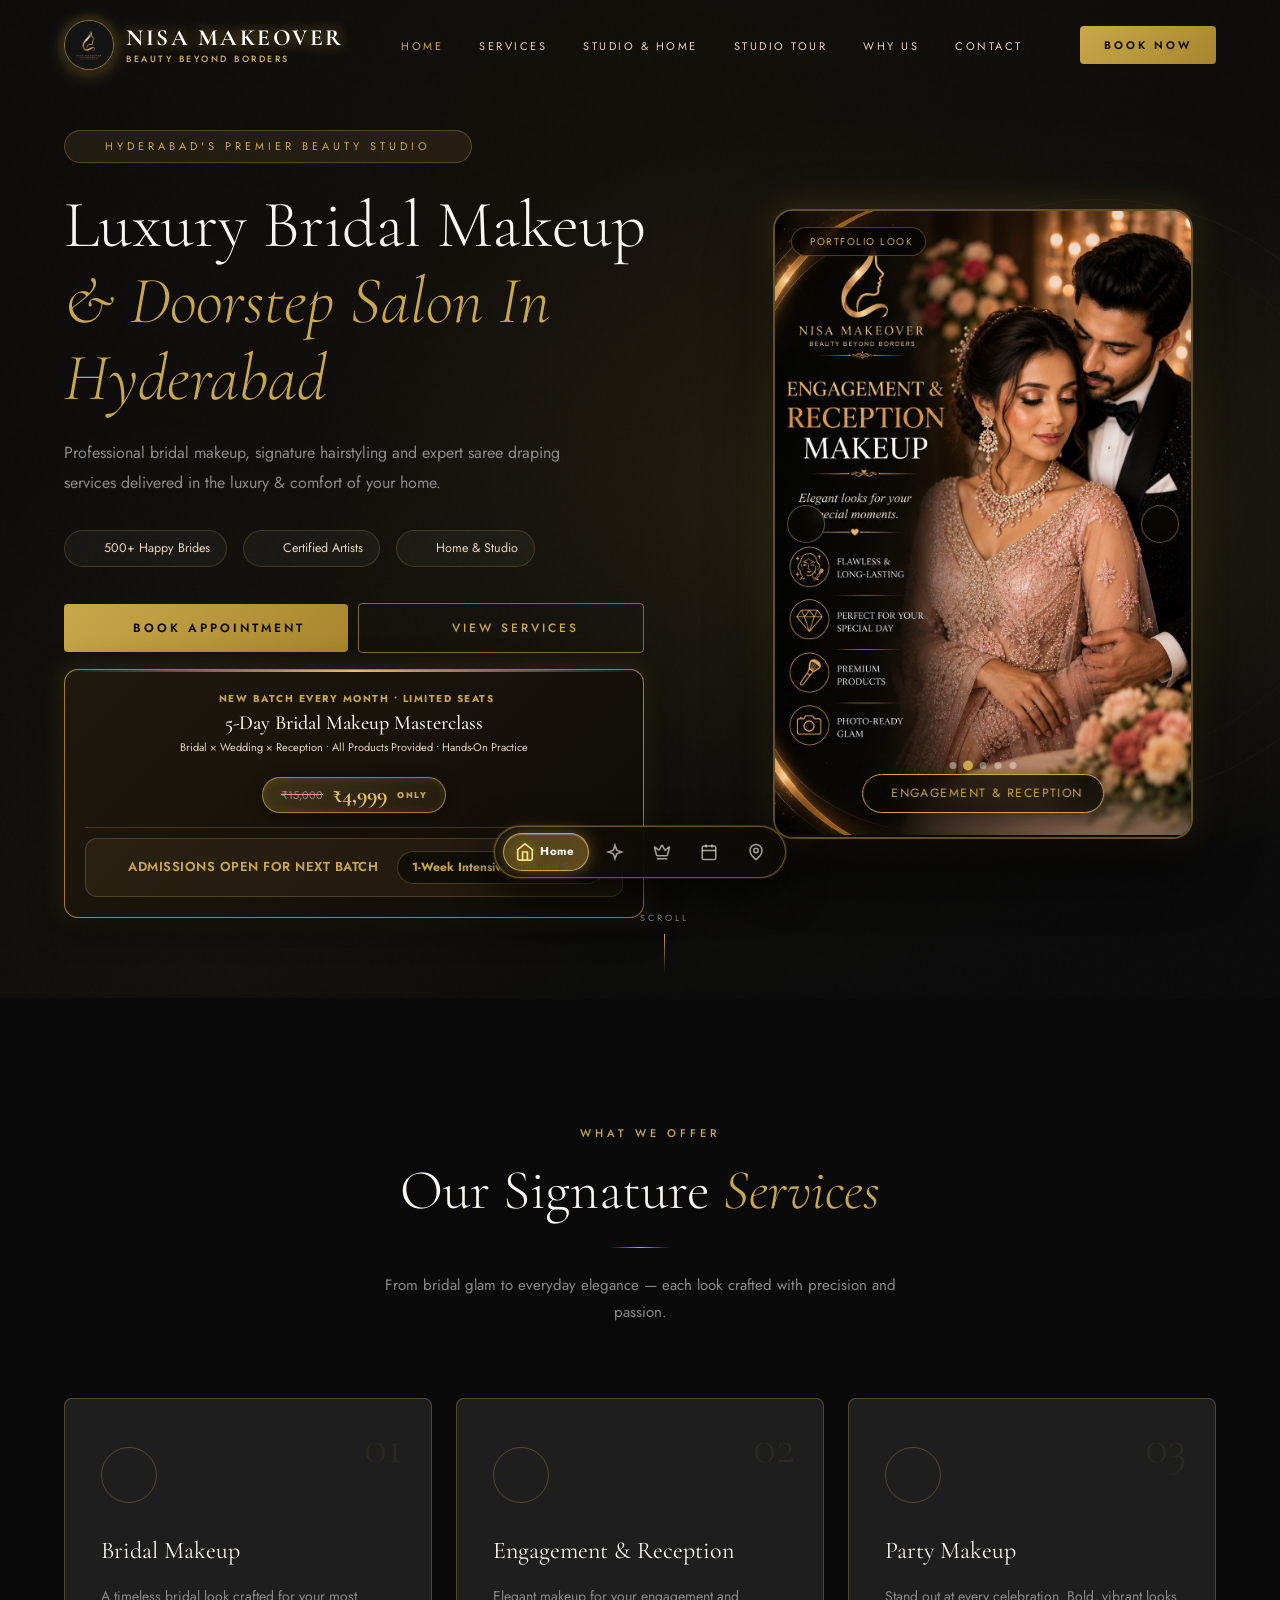
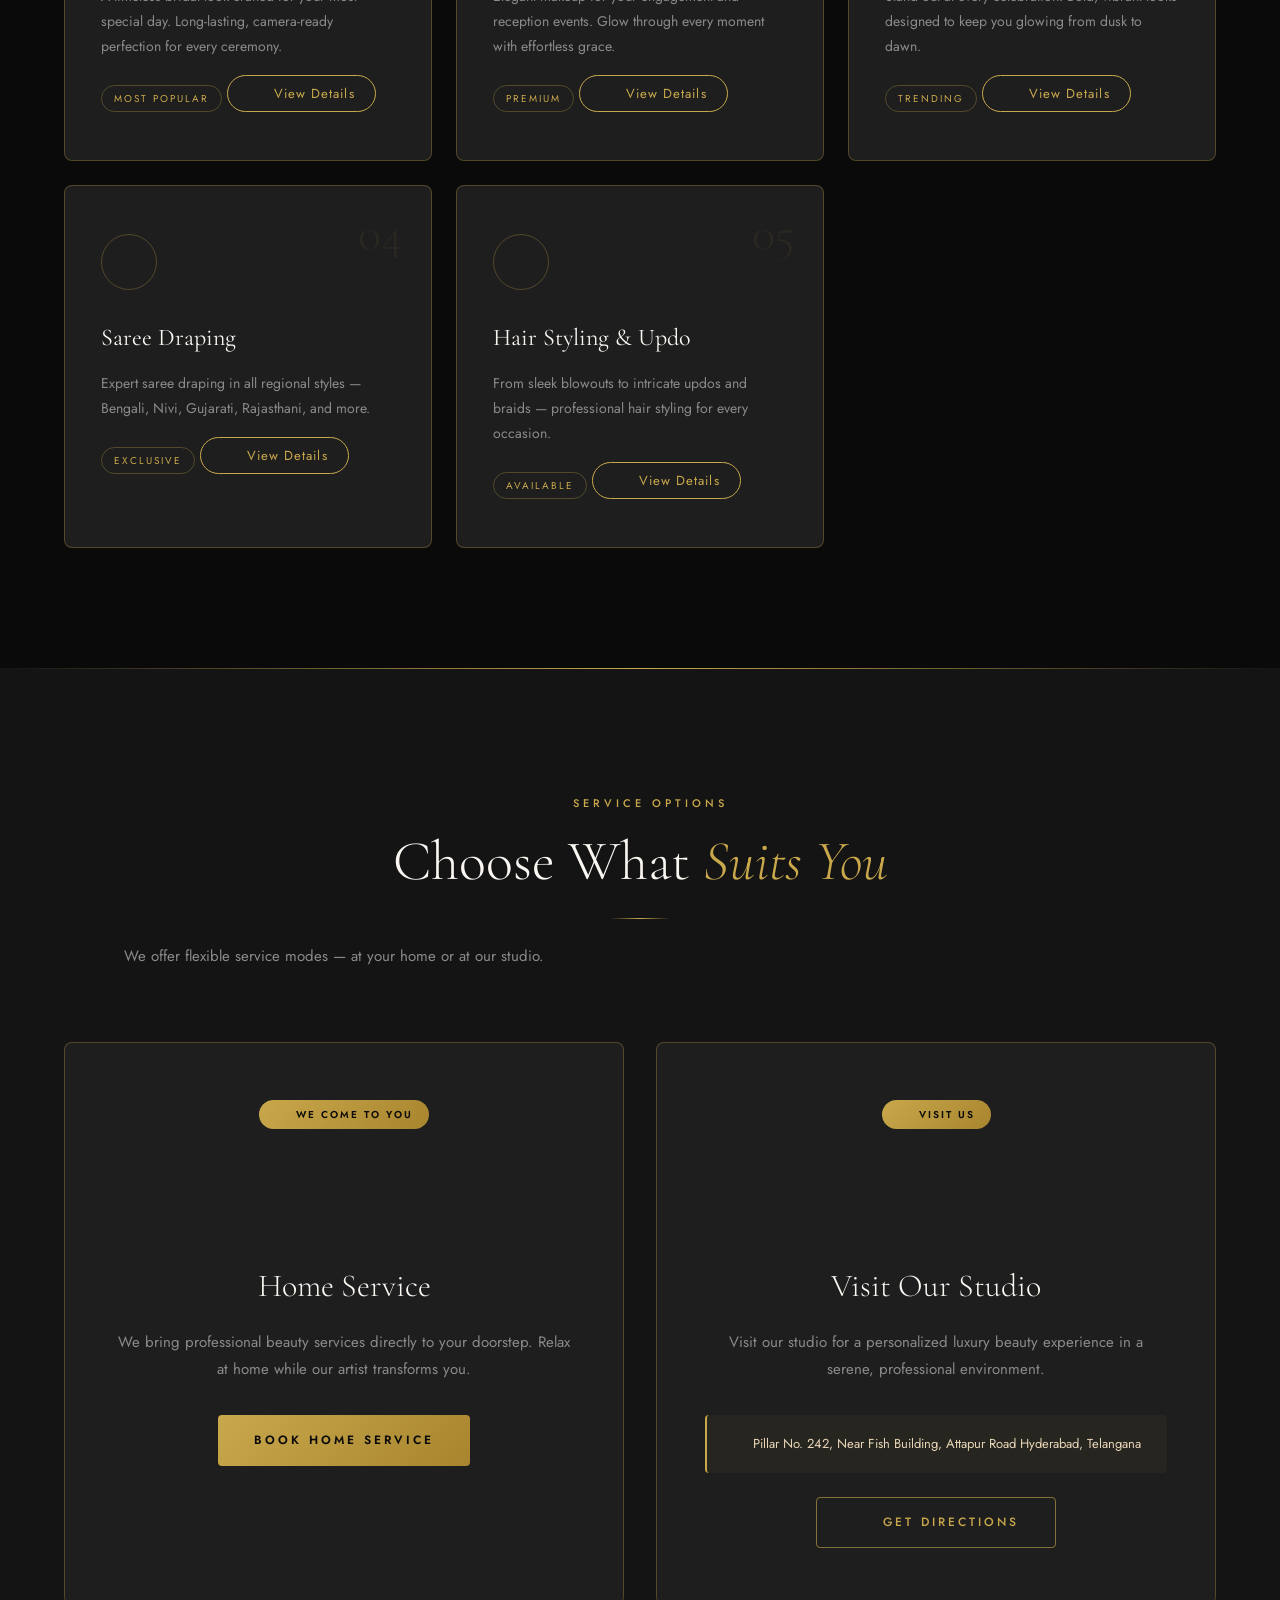
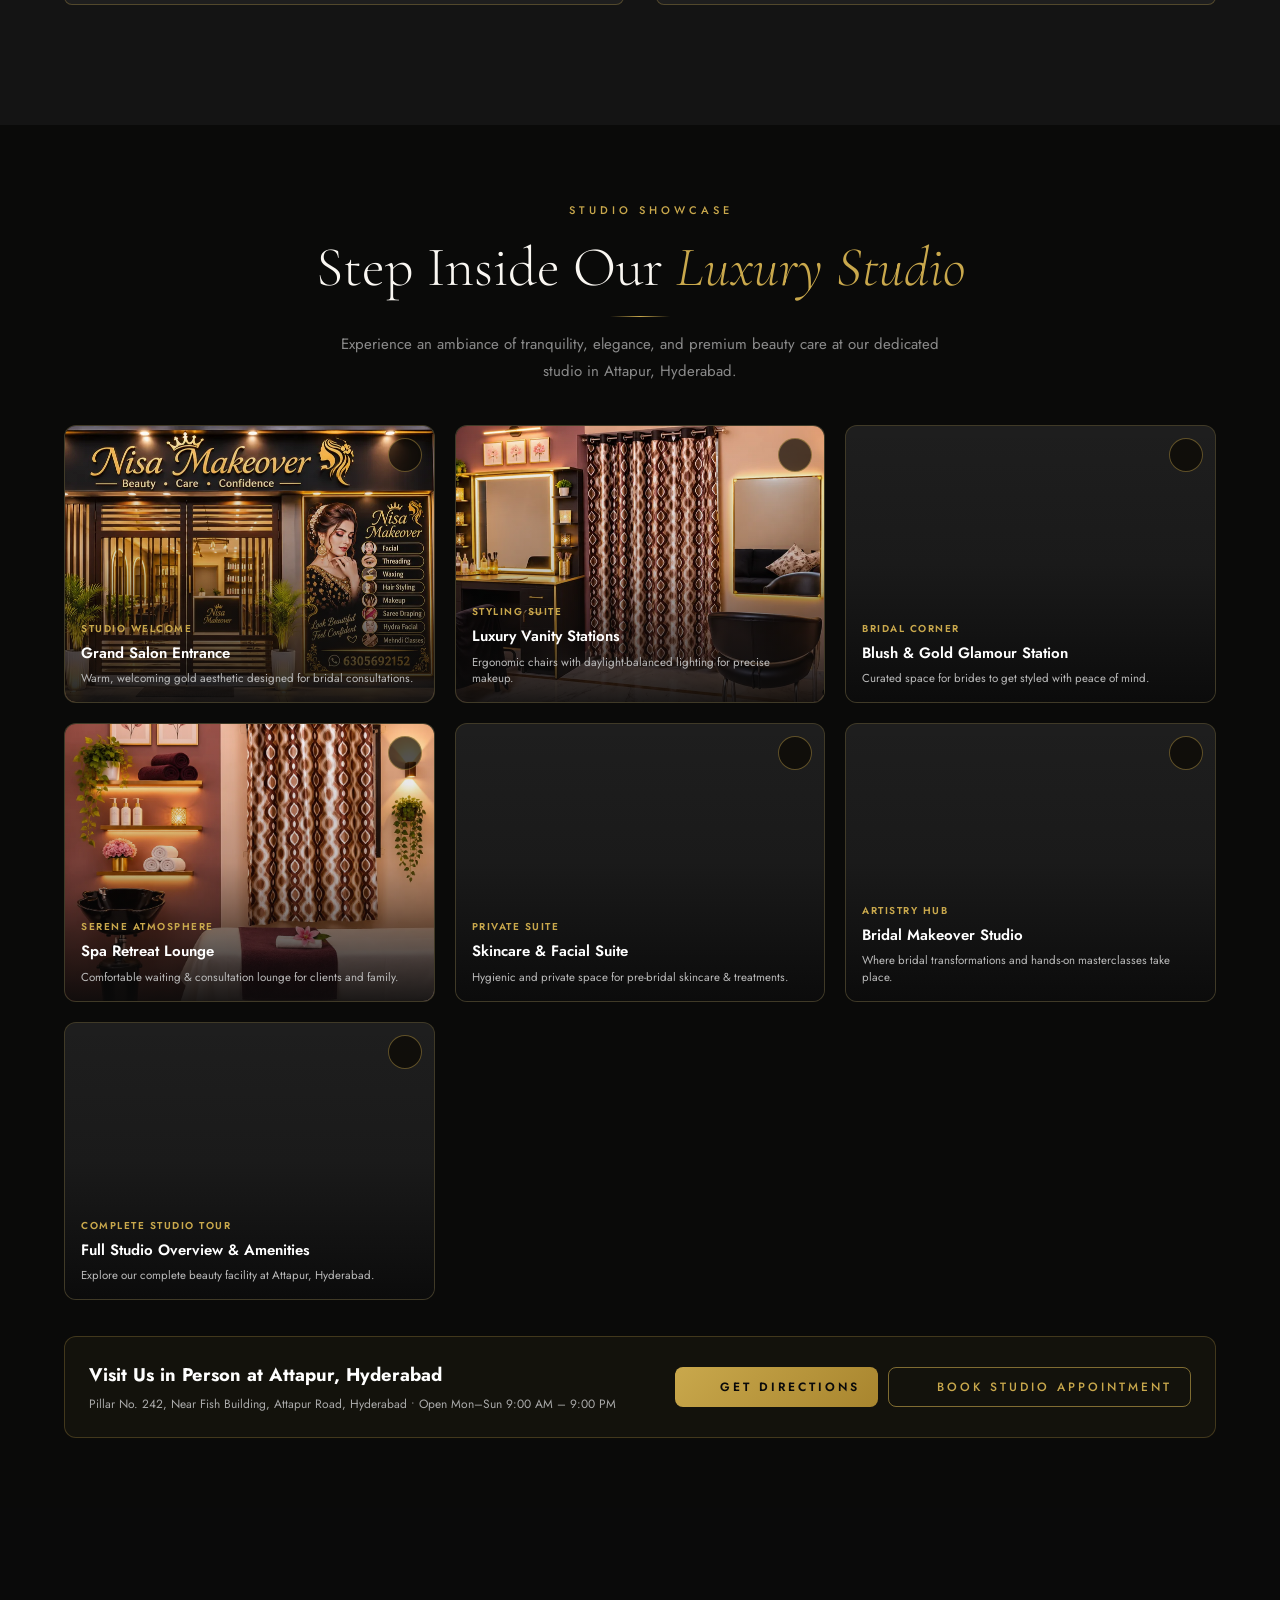
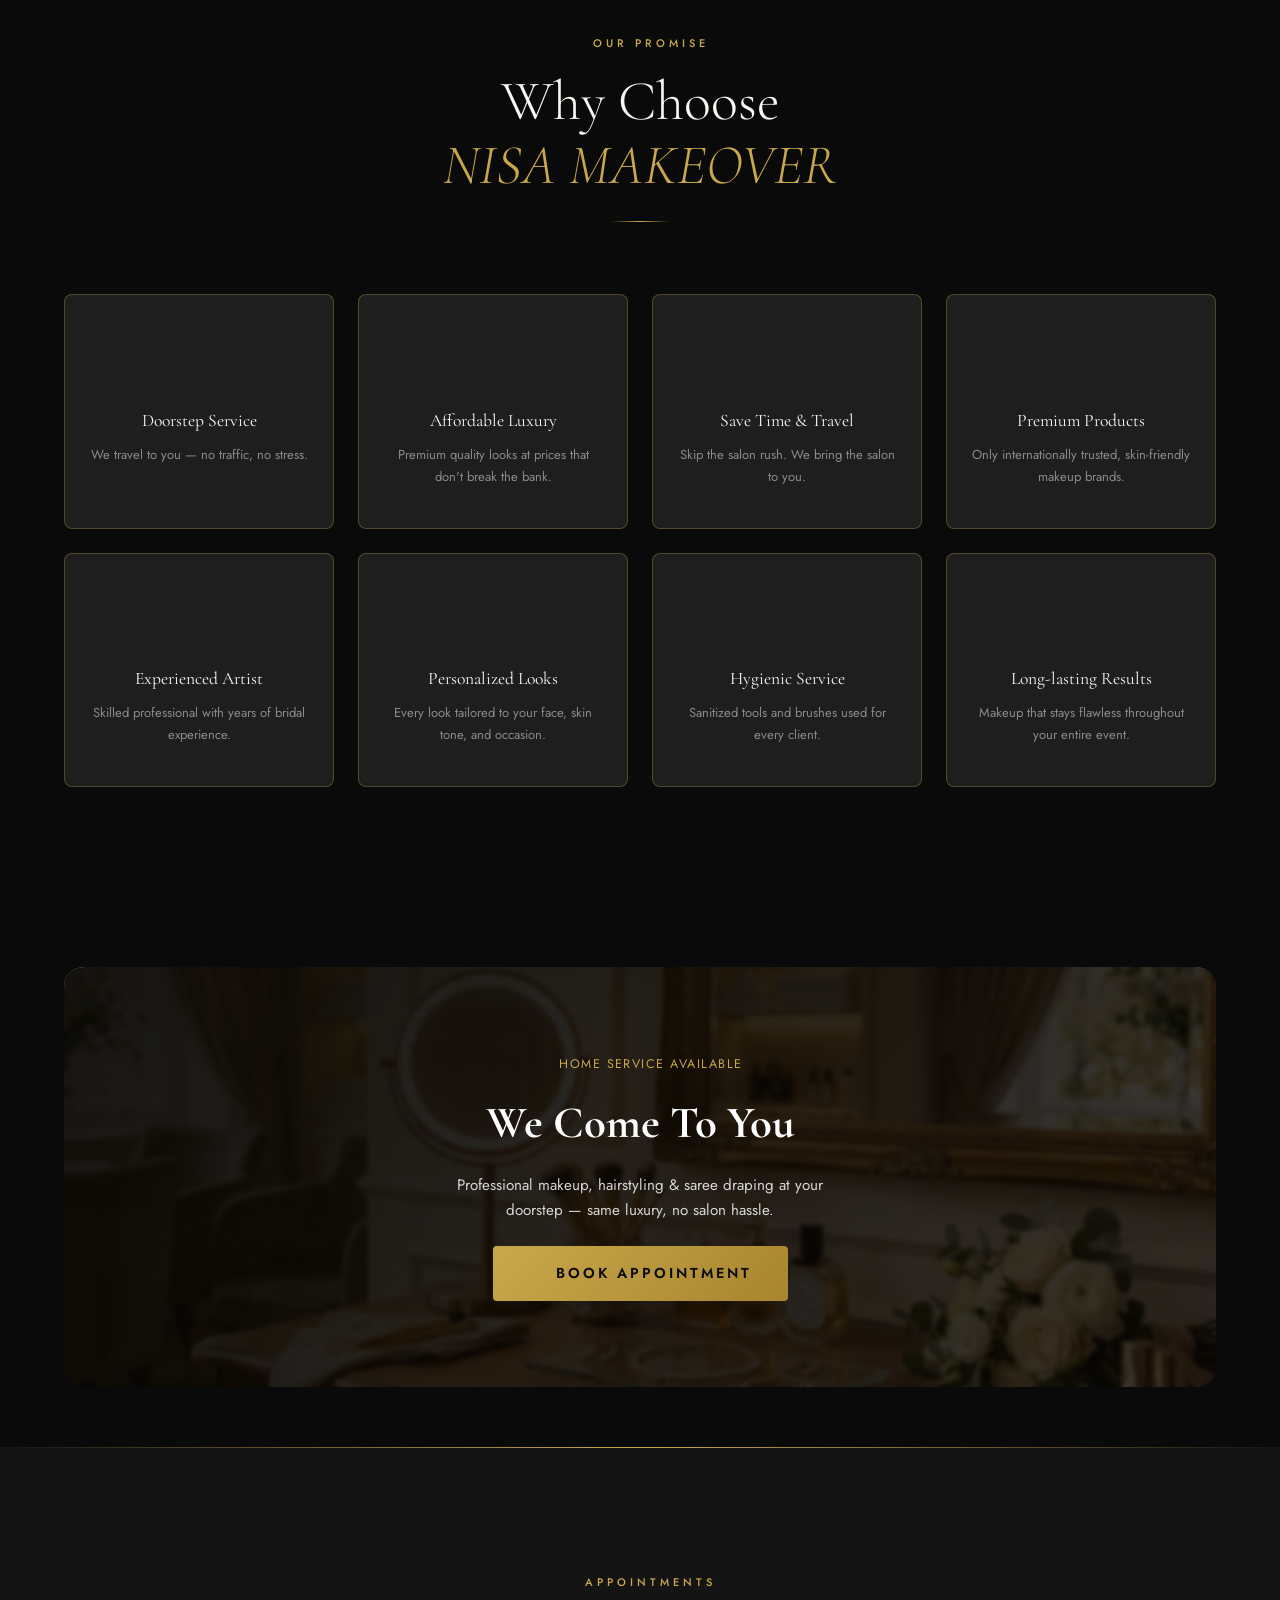
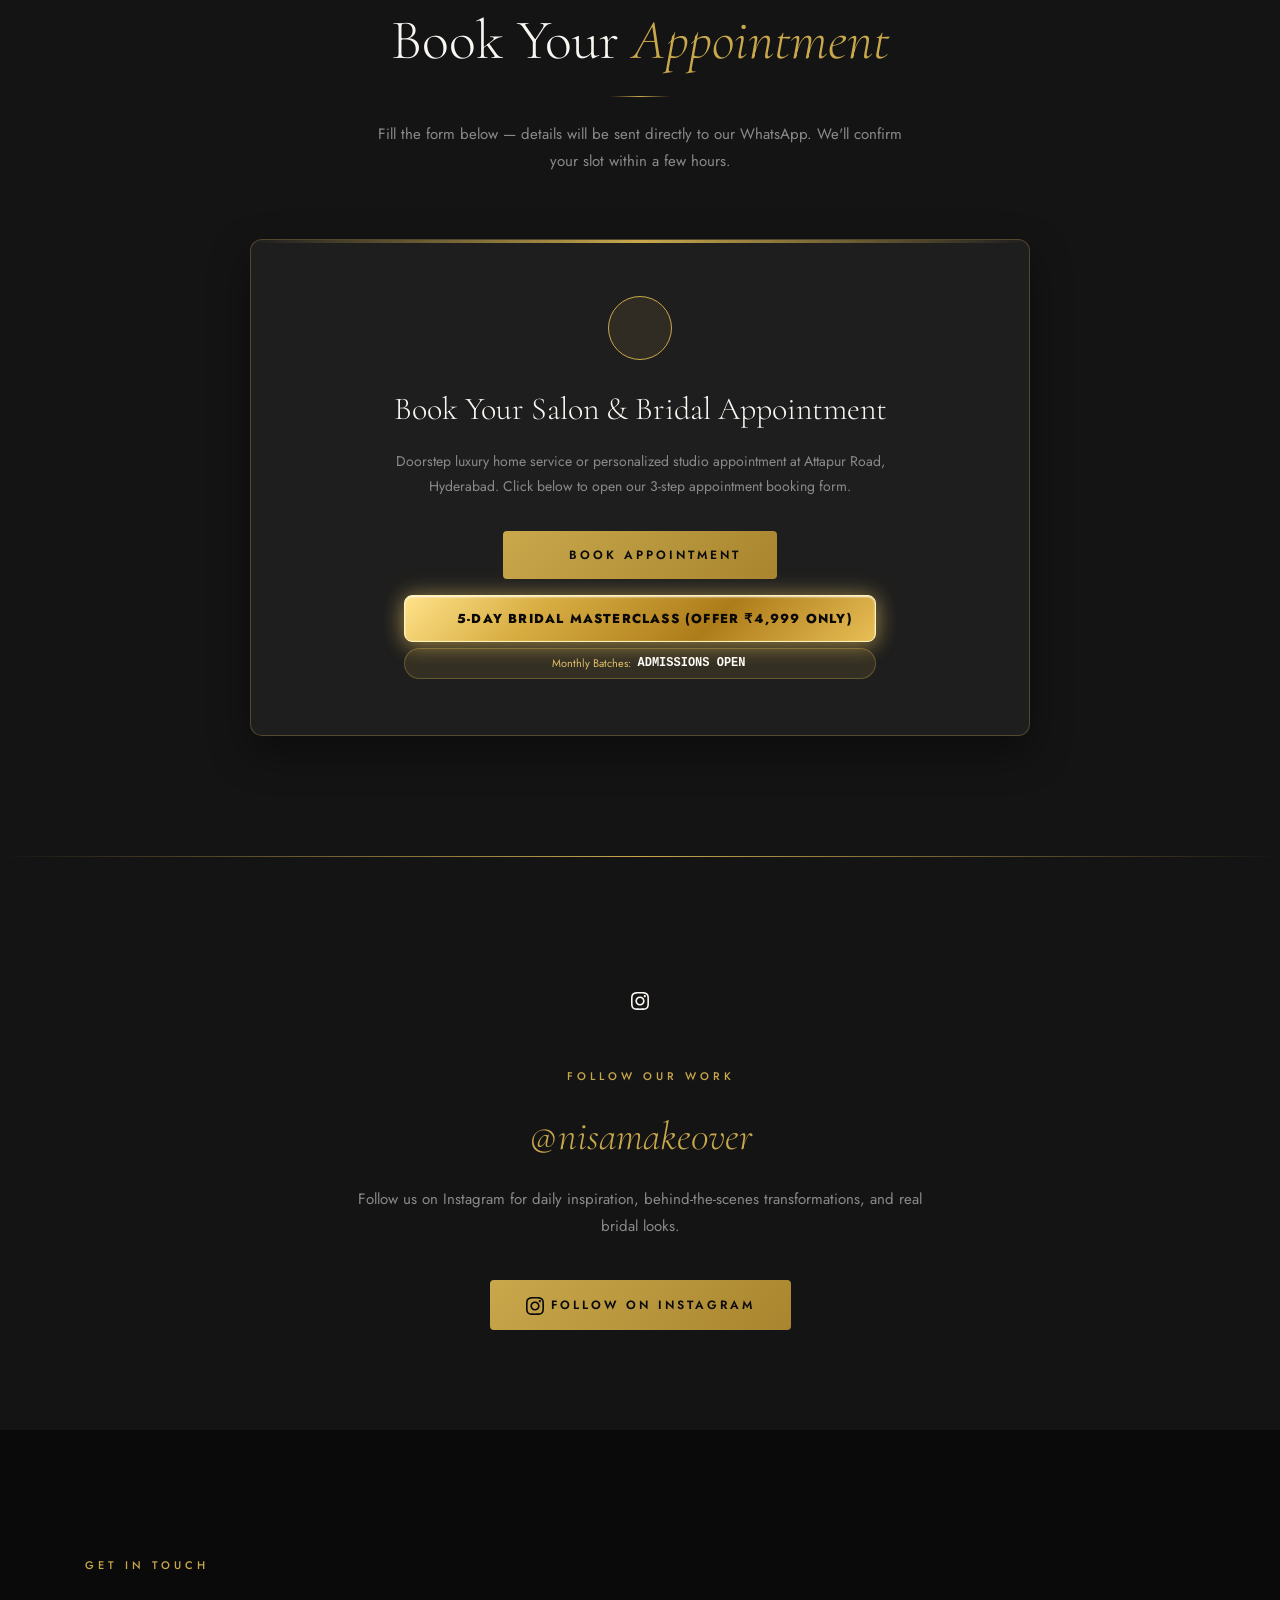
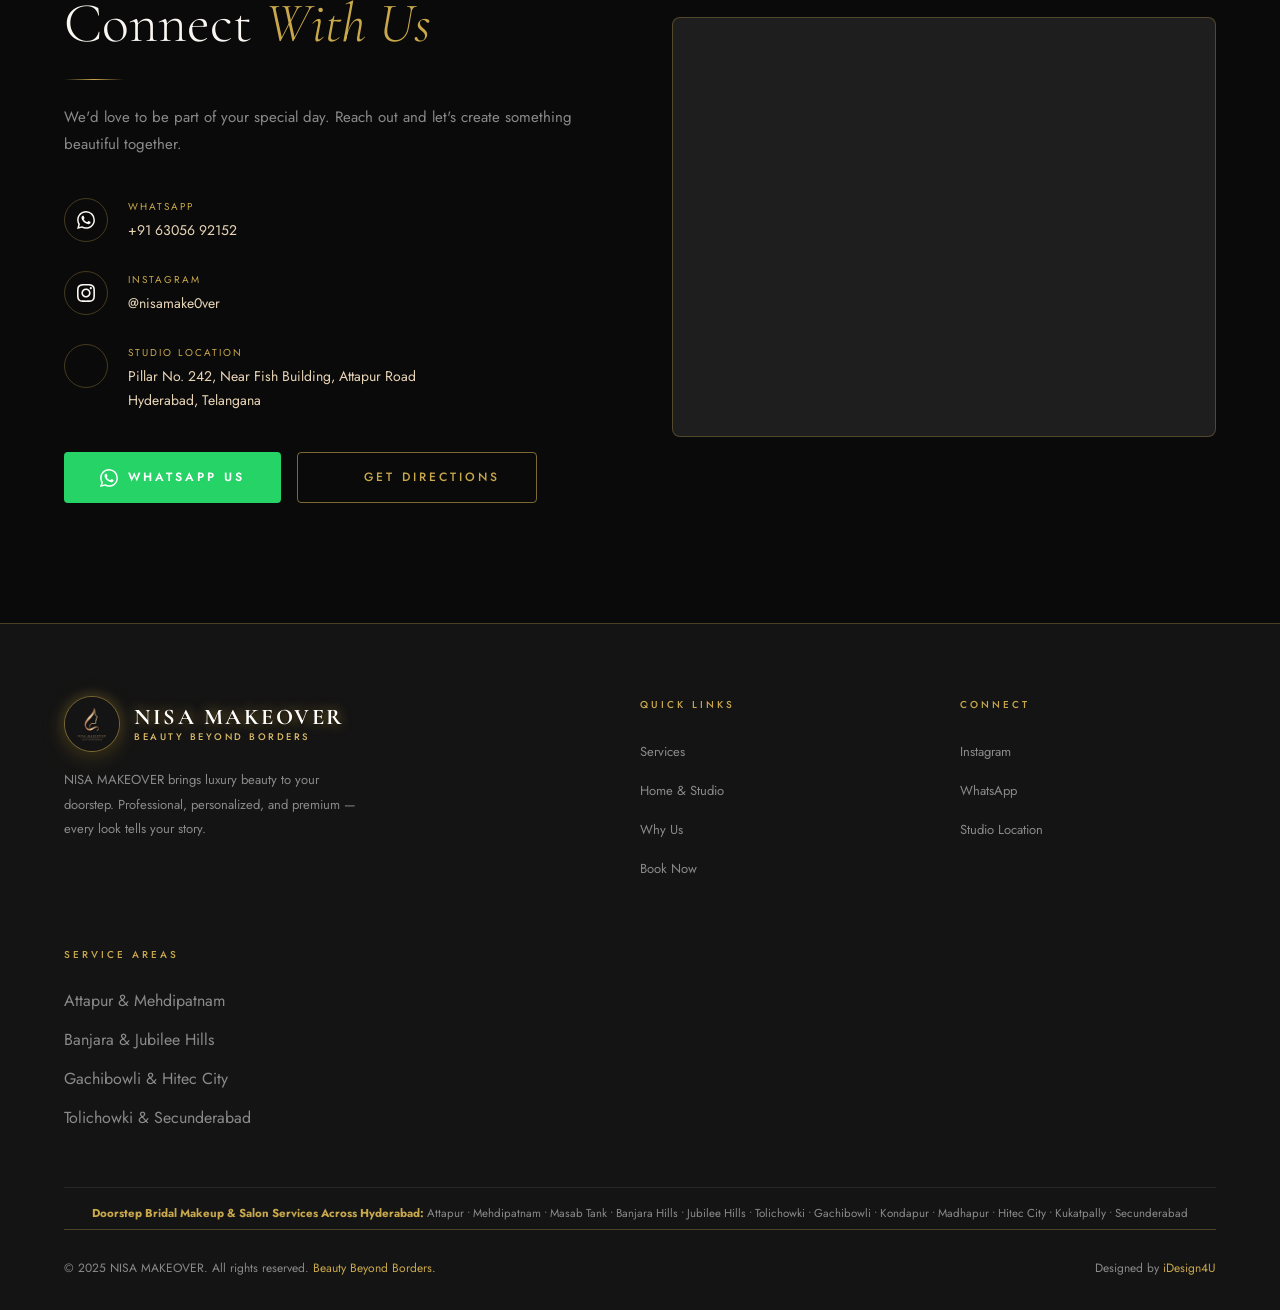
==== commit 120f4536: "fix(mobile): unblock hero slider text and badges + add full-view studio lightbox modal with arrows" ====
--- a/index.html
+++ b/index.html
@@ -483,6 +483,242 @@
         letter-spacing: 2.5px !important;
       }
     }
+
+    /* HERO SLIDER MOBILE UNBLOCKING FIX */
+    @media (max-width: 768px) {
+      .hero-card-tag {
+        display: none !important; /* Hides 'Portfolio Look' badge covering top-left */
+      }
+      .hero-slide-label {
+        display: none !important; /* Hides duplicate badge pill covering bottom text */
+      }
+      .hero-slider-card .slider-dots {
+        bottom: 14px !important;
+        z-index: 7 !important;
+      }
+      .hero-slider-card .slider-arrow {
+        top: auto !important;
+        bottom: 8px !important;
+        transform: none !important;
+        width: 32px !important;
+        height: 32px !important;
+        background: rgba(10, 8, 3, 0.8) !important;
+        border: 1px solid rgba(201, 168, 76, 0.55) !important;
+        color: var(--gold, #c9a84c) !important;
+        z-index: 8 !important;
+      }
+      .hero-slider-card .slider-prev {
+        left: 10px !important;
+      }
+      .hero-slider-card .slider-next {
+        right: 10px !important;
+      }
+    }
+
+    /* STUDIO GALLERY CARD HOVER & ZOOM BADGE */
+    .studio-photo-card {
+      cursor: pointer;
+      position: relative;
+      transition: transform 0.3s ease, border-color 0.3s ease, box-shadow 0.3s ease;
+    }
+    .studio-photo-card:hover {
+      transform: translateY(-4px);
+      border-color: rgba(201, 168, 76, 0.55) !important;
+      box-shadow: 0 12px 30px rgba(0, 0, 0, 0.6);
+    }
+    .studio-zoom-badge {
+      position: absolute;
+      top: 12px;
+      right: 12px;
+      background: rgba(10, 8, 3, 0.8);
+      border: 1px solid rgba(201, 168, 76, 0.5);
+      color: var(--gold, #c9a84c);
+      width: 34px;
+      height: 34px;
+      border-radius: 50%;
+      display: flex;
+      align-items: center;
+      justify-content: center;
+      z-index: 5;
+      opacity: 0.85;
+      transition: all 0.25s ease;
+      pointer-events: none;
+    }
+    .studio-photo-card:hover .studio-zoom-badge {
+      background: var(--gold, #c9a84c);
+      color: #0a0803;
+      transform: scale(1.1);
+      opacity: 1;
+    }
+
+    /* STUDIO LIGHTBOX POPUP MODAL */
+    .studio-lightbox {
+      position: fixed;
+      inset: 0;
+      z-index: 10005;
+      background: rgba(5, 5, 5, 0.94);
+      backdrop-filter: blur(14px);
+      display: flex;
+      align-items: center;
+      justify-content: center;
+      opacity: 0;
+      pointer-events: none;
+      transition: opacity 0.3s ease;
+      padding: 16px;
+      box-sizing: border-box;
+    }
+    .studio-lightbox.active {
+      opacity: 1;
+      pointer-events: auto;
+    }
+    .studio-lightbox-inner {
+      position: relative;
+      max-width: 900px;
+      width: 100%;
+      background: #11100d;
+      border: 1px solid rgba(201, 168, 76, 0.35);
+      border-radius: 16px;
+      overflow: hidden;
+      box-shadow: 0 25px 80px rgba(0, 0, 0, 0.9);
+      display: flex;
+      flex-direction: column;
+      transform: scale(0.92);
+      transition: transform 0.3s cubic-bezier(0.16, 1, 0.3, 1);
+    }
+    .studio-lightbox.active .studio-lightbox-inner {
+      transform: scale(1);
+    }
+    .studio-lightbox-close {
+      position: absolute;
+      top: 14px;
+      right: 14px;
+      width: 38px;
+      height: 38px;
+      border-radius: 50%;
+      background: rgba(10, 8, 3, 0.85);
+      border: 1px solid rgba(201, 168, 76, 0.45);
+      color: var(--gold, #c9a84c);
+      display: flex;
+      align-items: center;
+      justify-content: center;
+      cursor: pointer;
+      z-index: 12;
+      transition: background 0.2s, transform 0.2s;
+    }
+    .studio-lightbox-close:hover {
+      background: var(--gold, #c9a84c);
+      color: #0a0803;
+      transform: scale(1.08);
+    }
+    .studio-lightbox-nav {
+      position: absolute;
+      top: 42%;
+      transform: translateY(-50%);
+      width: 44px;
+      height: 44px;
+      border-radius: 50%;
+      background: rgba(10, 8, 3, 0.85);
+      border: 1px solid rgba(201, 168, 76, 0.5);
+      color: var(--gold, #c9a84c);
+      display: flex;
+      align-items: center;
+      justify-content: center;
+      cursor: pointer;
+      z-index: 11;
+      transition: background 0.2s, transform 0.2s, border-color 0.2s;
+    }
+    .studio-lightbox-nav:hover {
+      background: var(--gold, #c9a84c);
+      color: #0a0803;
+      transform: translateY(-50%) scale(1.1);
+    }
+    .studio-lightbox-prev { left: 14px; }
+    .studio-lightbox-next { right: 14px; }
+    
+    .studio-lightbox-media {
+      width: 100%;
+      max-height: 60vh;
+      background: #000;
+      display: flex;
+      align-items: center;
+      justify-content: center;
+      overflow: hidden;
+    }
+    .studio-lightbox-img {
+      max-width: 100%;
+      max-height: 60vh;
+      object-fit: contain;
+      display: block;
+      transition: opacity 0.2s ease;
+    }
+    .studio-lightbox-caption {
+      padding: 16px 20px;
+      background: #141310;
+      border-top: 1px solid rgba(201, 168, 76, 0.18);
+      display: flex;
+      align-items: center;
+      justify-content: space-between;
+      flex-wrap: wrap;
+      gap: 12px;
+    }
+    .studio-lightbox-cat {
+      font-size: 10.5px;
+      letter-spacing: 1.5px;
+      color: var(--gold, #c9a84c);
+      font-weight: 600;
+      text-transform: uppercase;
+    }
+    .studio-lightbox-title {
+      margin: 2px 0 0;
+      font-size: 1.15rem;
+      color: #fff;
+      font-family: var(--font-display, serif);
+      font-weight: 500;
+    }
+    .studio-lightbox-desc {
+      margin: 4px 0 0;
+      font-size: 12px;
+      color: #aaa;
+      line-height: 1.4;
+    }
+    .studio-lightbox-meta {
+      display: flex;
+      align-items: center;
+      gap: 12px;
+    }
+    .studio-lightbox-counter {
+      font-size: 12px;
+      color: var(--gold, #c9a84c);
+      font-weight: 600;
+      letter-spacing: 1px;
+      background: rgba(201, 168, 76, 0.12);
+      padding: 4px 10px;
+      border-radius: 20px;
+      border: 1px solid rgba(201, 168, 76, 0.25);
+    }
+    .studio-lightbox-dir-btn {
+      display: inline-flex;
+      align-items: center;
+      gap: 6px;
+      font-size: 12px;
+      color: #0a0803;
+      background: var(--gold, #c9a84c);
+      padding: 7px 14px;
+      border-radius: 6px;
+      text-decoration: none;
+      font-weight: 600;
+    }
+    @media (max-width: 768px) {
+      .studio-lightbox { padding: 8px; }
+      .studio-lightbox-inner { border-radius: 12px; }
+      .studio-lightbox-media { max-height: 52vh; }
+      .studio-lightbox-img { max-height: 52vh; }
+      .studio-lightbox-nav { width: 36px; height: 36px; }
+      .studio-lightbox-prev { left: 8px; }
+      .studio-lightbox-next { right: 8px; }
+      .studio-lightbox-caption { padding: 12px; }
+      .studio-lightbox-title { font-size: 1rem; }
+    }
   </style>
 </head>
 <body>
@@ -755,11 +991,12 @@
       <!-- Studio Photos Gallery Grid -->
       <div class="studio-gallery-grid" style="display: grid; grid-template-columns: repeat(auto-fit, minmax(280px, 1fr)); gap: 20px;">
         
-        <div class="studio-photo-card reveal" style="background: var(--black-light, #141414); border: 1px solid rgba(201, 168, 76, 0.2); border-radius: 12px; overflow: hidden; position: relative;">
+        <div class="studio-photo-card reveal" onclick="openStudioModal(0)" role="button" tabindex="0" aria-label="View Grand Salon Entrance in full size" style="background: var(--black-light, #141414); border: 1px solid rgba(201, 168, 76, 0.2); border-radius: 12px; overflow: hidden; position: relative;">
           <div style="position: relative; aspect-ratio: 4/3; overflow: hidden;">
             <img src="assets/studio/golden-salon-entrance.webp" alt="NISA MAKEOVER Golden Salon Entrance Attapur Hyderabad" loading="lazy" decoding="async" style="width: 100%; height: 100%; object-fit: cover; transition: transform 0.5s ease; display: block;" onmouseover="this.style.transform='scale(1.05)'" onmouseout="this.style.transform='scale(1)'" />
-            <div style="position: absolute; inset: 0; background: linear-gradient(to top, rgba(10,10,10,0.92) 0%, rgba(10,10,10,0.2) 50%, transparent 100%);"></div>
-            <div style="position: absolute; bottom: 16px; left: 16px; right: 16px;">
+            <div class="studio-zoom-badge" aria-hidden="true"><i data-lucide="maximize-2" style="width:16px; height:16px;"></i></div>
+            <div style="position: absolute; inset: 0; background: linear-gradient(to top, rgba(10,10,10,0.92) 0%, rgba(10,10,10,0.2) 50%, transparent 100%); pointer-events: none;"></div>
+            <div style="position: absolute; bottom: 16px; left: 16px; right: 16px; pointer-events: none;">
               <span style="display: inline-block; font-size: 10px; letter-spacing: 1.5px; text-transform: uppercase; color: var(--gold, #c9a84c); font-weight: 600; margin-bottom: 4px;">Studio Welcome</span>
               <h4 style="font-size: 15px; color: #fff; margin: 0; font-weight: 600;">Grand Salon Entrance</h4>
               <p style="font-size: 11.5px; color: #bbb; margin: 4px 0 0; line-height: 1.4;">Warm, welcoming gold aesthetic designed for bridal consultations.</p>
@@ -767,11 +1004,12 @@
           </div>
         </div>
 
-        <div class="studio-photo-card reveal" style="background: var(--black-light, #141414); border: 1px solid rgba(201, 168, 76, 0.2); border-radius: 12px; overflow: hidden; position: relative;">
+        <div class="studio-photo-card reveal" onclick="openStudioModal(1)" role="button" tabindex="0" aria-label="View Luxury Vanity Stations in full size" style="background: var(--black-light, #141414); border: 1px solid rgba(201, 168, 76, 0.2); border-radius: 12px; overflow: hidden; position: relative;">
           <div style="position: relative; aspect-ratio: 4/3; overflow: hidden;">
             <img src="assets/studio/mauve-salon-vanity.webp" alt="Luxury Salon Vanity Mirrors and Styling Stations Nisa Makeover" loading="lazy" decoding="async" style="width: 100%; height: 100%; object-fit: cover; transition: transform 0.5s ease; display: block;" onmouseover="this.style.transform='scale(1.05)'" onmouseout="this.style.transform='scale(1)'" />
-            <div style="position: absolute; inset: 0; background: linear-gradient(to top, rgba(10,10,10,0.92) 0%, rgba(10,10,10,0.2) 50%, transparent 100%);"></div>
-            <div style="position: absolute; bottom: 16px; left: 16px; right: 16px;">
+            <div class="studio-zoom-badge" aria-hidden="true"><i data-lucide="maximize-2" style="width:16px; height:16px;"></i></div>
+            <div style="position: absolute; inset: 0; background: linear-gradient(to top, rgba(10,10,10,0.92) 0%, rgba(10,10,10,0.2) 50%, transparent 100%); pointer-events: none;"></div>
+            <div style="position: absolute; bottom: 16px; left: 16px; right: 16px; pointer-events: none;">
               <span style="display: inline-block; font-size: 10px; letter-spacing: 1.5px; text-transform: uppercase; color: var(--gold, #c9a84c); font-weight: 600; margin-bottom: 4px;">Styling Suite</span>
               <h4 style="font-size: 15px; color: #fff; margin: 0; font-weight: 600;">Luxury Vanity Stations</h4>
               <p style="font-size: 11.5px; color: #bbb; margin: 4px 0 0; line-height: 1.4;">Ergonomic chairs with daylight-balanced lighting for precise makeup.</p>
@@ -779,11 +1017,12 @@
           </div>
         </div>
 
-        <div class="studio-photo-card reveal" style="background: var(--black-light, #141414); border: 1px solid rgba(201, 168, 76, 0.2); border-radius: 12px; overflow: hidden; position: relative;">
+        <div class="studio-photo-card reveal" onclick="openStudioModal(2)" role="button" tabindex="0" aria-label="View Blush & Gold Glamour Station in full size" style="background: var(--black-light, #141414); border: 1px solid rgba(201, 168, 76, 0.2); border-radius: 12px; overflow: hidden; position: relative;">
           <div style="position: relative; aspect-ratio: 4/3; overflow: hidden;">
             <img src="assets/studio/blush-gold-vanity-corner.webp" alt="Bridal Makeup Glamour Corner Nisa Makeover Hyderabad" loading="lazy" decoding="async" style="width: 100%; height: 100%; object-fit: cover; transition: transform 0.5s ease; display: block;" onmouseover="this.style.transform='scale(1.05)'" onmouseout="this.style.transform='scale(1)'" />
-            <div style="position: absolute; inset: 0; background: linear-gradient(to top, rgba(10,10,10,0.92) 0%, rgba(10,10,10,0.2) 50%, transparent 100%);"></div>
-            <div style="position: absolute; bottom: 16px; left: 16px; right: 16px;">
+            <div class="studio-zoom-badge" aria-hidden="true"><i data-lucide="maximize-2" style="width:16px; height:16px;"></i></div>
+            <div style="position: absolute; inset: 0; background: linear-gradient(to top, rgba(10,10,10,0.92) 0%, rgba(10,10,10,0.2) 50%, transparent 100%); pointer-events: none;"></div>
+            <div style="position: absolute; bottom: 16px; left: 16px; right: 16px; pointer-events: none;">
               <span style="display: inline-block; font-size: 10px; letter-spacing: 1.5px; text-transform: uppercase; color: var(--gold, #c9a84c); font-weight: 600; margin-bottom: 4px;">Bridal Corner</span>
               <h4 style="font-size: 15px; color: #fff; margin: 0; font-weight: 600;">Blush &amp; Gold Glamour Station</h4>
               <p style="font-size: 11.5px; color: #bbb; margin: 4px 0 0; line-height: 1.4;">Curated space for brides to get styled with peace of mind.</p>
@@ -791,11 +1030,12 @@
           </div>
         </div>
 
-        <div class="studio-photo-card reveal" style="background: var(--black-light, #141414); border: 1px solid rgba(201, 168, 76, 0.2); border-radius: 12px; overflow: hidden; position: relative;">
+        <div class="studio-photo-card reveal" onclick="openStudioModal(3)" role="button" tabindex="0" aria-label="View Spa Retreat Lounge in full size" style="background: var(--black-light, #141414); border: 1px solid rgba(201, 168, 76, 0.2); border-radius: 12px; overflow: hidden; position: relative;">
           <div style="position: relative; aspect-ratio: 4/3; overflow: hidden;">
             <img src="assets/studio/warm-plum-spa-retreat.webp" alt="Plum Salon Spa Retreat Lounge Nisa Makeover" loading="lazy" decoding="async" style="width: 100%; height: 100%; object-fit: cover; transition: transform 0.5s ease; display: block;" onmouseover="this.style.transform='scale(1.05)'" onmouseout="this.style.transform='scale(1)'" />
-            <div style="position: absolute; inset: 0; background: linear-gradient(to top, rgba(10,10,10,0.92) 0%, rgba(10,10,10,0.2) 50%, transparent 100%);"></div>
-            <div style="position: absolute; bottom: 16px; left: 16px; right: 16px;">
+            <div class="studio-zoom-badge" aria-hidden="true"><i data-lucide="maximize-2" style="width:16px; height:16px;"></i></div>
+            <div style="position: absolute; inset: 0; background: linear-gradient(to top, rgba(10,10,10,0.92) 0%, rgba(10,10,10,0.2) 50%, transparent 100%); pointer-events: none;"></div>
+            <div style="position: absolute; bottom: 16px; left: 16px; right: 16px; pointer-events: none;">
               <span style="display: inline-block; font-size: 10px; letter-spacing: 1.5px; text-transform: uppercase; color: var(--gold, #c9a84c); font-weight: 600; margin-bottom: 4px;">Serene Atmosphere</span>
               <h4 style="font-size: 15px; color: #fff; margin: 0; font-weight: 600;">Spa Retreat Lounge</h4>
               <p style="font-size: 11.5px; color: #bbb; margin: 4px 0 0; line-height: 1.4;">Comfortable waiting &amp; consultation lounge for clients and family.</p>
@@ -803,11 +1043,12 @@
           </div>
         </div>
 
-        <div class="studio-photo-card reveal" style="background: var(--black-light, #141414); border: 1px solid rgba(201, 168, 76, 0.2); border-radius: 12px; overflow: hidden; position: relative;">
+        <div class="studio-photo-card reveal" onclick="openStudioModal(4)" role="button" tabindex="0" aria-label="View Skincare & Facial Suite in full size" style="background: var(--black-light, #141414); border: 1px solid rgba(201, 168, 76, 0.2); border-radius: 12px; overflow: hidden; position: relative;">
           <div style="position: relative; aspect-ratio: 4/3; overflow: hidden;">
             <img src="assets/studio/plum-toned-spa-room.webp" alt="Private Facial and Skincare Room Nisa Makeover Studio" loading="lazy" decoding="async" style="width: 100%; height: 100%; object-fit: cover; transition: transform 0.5s ease; display: block;" onmouseover="this.style.transform='scale(1.05)'" onmouseout="this.style.transform='scale(1)'" />
-            <div style="position: absolute; inset: 0; background: linear-gradient(to top, rgba(10,10,10,0.92) 0%, rgba(10,10,10,0.2) 50%, transparent 100%);"></div>
-            <div style="position: absolute; bottom: 16px; left: 16px; right: 16px;">
+            <div class="studio-zoom-badge" aria-hidden="true"><i data-lucide="maximize-2" style="width:16px; height:16px;"></i></div>
+            <div style="position: absolute; inset: 0; background: linear-gradient(to top, rgba(10,10,10,0.92) 0%, rgba(10,10,10,0.2) 50%, transparent 100%); pointer-events: none;"></div>
+            <div style="position: absolute; bottom: 16px; left: 16px; right: 16px; pointer-events: none;">
               <span style="display: inline-block; font-size: 10px; letter-spacing: 1.5px; text-transform: uppercase; color: var(--gold, #c9a84c); font-weight: 600; margin-bottom: 4px;">Private Suite</span>
               <h4 style="font-size: 15px; color: #fff; margin: 0; font-weight: 600;">Skincare &amp; Facial Suite</h4>
               <p style="font-size: 11.5px; color: #bbb; margin: 4px 0 0; line-height: 1.4;">Hygienic and private space for pre-bridal skincare &amp; treatments.</p>
@@ -815,14 +1056,28 @@
           </div>
         </div>
 
-        <div class="studio-photo-card reveal" style="background: var(--black-light, #141414); border: 1px solid rgba(201, 168, 76, 0.2); border-radius: 12px; overflow: hidden; position: relative;">
+        <div class="studio-photo-card reveal" onclick="openStudioModal(5)" role="button" tabindex="0" aria-label="View Bridal Makeover Studio in full size" style="background: var(--black-light, #141414); border: 1px solid rgba(201, 168, 76, 0.2); border-radius: 12px; overflow: hidden; position: relative;">
           <div style="position: relative; aspect-ratio: 4/3; overflow: hidden;">
             <img src="assets/studio/bridal-beauty-showcase.webp" alt="Bridal Beauty Artistry Showcase Nisa Makeover" loading="lazy" decoding="async" style="width: 100%; height: 100%; object-fit: cover; transition: transform 0.5s ease; display: block;" onmouseover="this.style.transform='scale(1.05)'" onmouseout="this.style.transform='scale(1)'" />
-            <div style="position: absolute; inset: 0; background: linear-gradient(to top, rgba(10,10,10,0.92) 0%, rgba(10,10,10,0.2) 50%, transparent 100%);"></div>
-            <div style="position: absolute; bottom: 16px; left: 16px; right: 16px;">
+            <div class="studio-zoom-badge" aria-hidden="true"><i data-lucide="maximize-2" style="width:16px; height:16px;"></i></div>
+            <div style="position: absolute; inset: 0; background: linear-gradient(to top, rgba(10,10,10,0.92) 0%, rgba(10,10,10,0.2) 50%, transparent 100%); pointer-events: none;"></div>
+            <div style="position: absolute; bottom: 16px; left: 16px; right: 16px; pointer-events: none;">
               <span style="display: inline-block; font-size: 10px; letter-spacing: 1.5px; text-transform: uppercase; color: var(--gold, #c9a84c); font-weight: 600; margin-bottom: 4px;">Artistry Hub</span>
               <h4 style="font-size: 15px; color: #fff; margin: 0; font-weight: 600;">Bridal Makeover Studio</h4>
               <p style="font-size: 11.5px; color: #bbb; margin: 4px 0 0; line-height: 1.4;">Where bridal transformations and hands-on masterclasses take place.</p>
+            </div>
+          </div>
+        </div>
+
+        <div class="studio-photo-card reveal" onclick="openStudioModal(6)" role="button" tabindex="0" aria-label="View Complete Studio Overview & Amenities in full size" style="background: var(--black-light, #141414); border: 1px solid rgba(201, 168, 76, 0.2); border-radius: 12px; overflow: hidden; position: relative;">
+          <div style="position: relative; aspect-ratio: 4/3; overflow: hidden;">
+            <img src="assets/studio/salon-services-collage.webp" alt="Full Studio Overview & Amenities Nisa Makeover Hyderabad" loading="lazy" decoding="async" style="width: 100%; height: 100%; object-fit: cover; transition: transform 0.5s ease; display: block;" onmouseover="this.style.transform='scale(1.05)'" onmouseout="this.style.transform='scale(1)'" />
+            <div class="studio-zoom-badge" aria-hidden="true"><i data-lucide="maximize-2" style="width:16px; height:16px;"></i></div>
+            <div style="position: absolute; inset: 0; background: linear-gradient(to top, rgba(10,10,10,0.92) 0%, rgba(10,10,10,0.2) 50%, transparent 100%); pointer-events: none;"></div>
+            <div style="position: absolute; bottom: 16px; left: 16px; right: 16px; pointer-events: none;">
+              <span style="display: inline-block; font-size: 10px; letter-spacing: 1.5px; text-transform: uppercase; color: var(--gold, #c9a84c); font-weight: 600; margin-bottom: 4px;">Complete Studio Tour</span>
+              <h4 style="font-size: 15px; color: #fff; margin: 0; font-weight: 600;">Full Studio Overview &amp; Amenities</h4>
+              <p style="font-size: 11.5px; color: #bbb; margin: 4px 0 0; line-height: 1.4;">Explore our complete beauty facility at Attapur, Hyderabad.</p>
             </div>
           </div>
         </div>
@@ -1083,6 +1338,41 @@
     </div>
   </div>
 
+    <!-- ------ STUDIO LIGHTBOX MODAL ------ -->
+  <div id="studioModal" class="studio-lightbox" onclick="closeStudioModal(event)" role="dialog" aria-modal="true" aria-label="Studio Photo Viewer">
+    <div class="studio-lightbox-inner" onclick="event.stopPropagation()">
+      <button type="button" class="studio-lightbox-close" onclick="closeStudioModal()" aria-label="Close Preview">&times;</button>
+      
+      <!-- Navigation Arrows -->
+      <button type="button" class="studio-lightbox-nav studio-lightbox-prev" onclick="prevStudioPhoto()" aria-label="Previous Photo">
+        <i data-lucide="chevron-left"></i>
+      </button>
+      <button type="button" class="studio-lightbox-nav studio-lightbox-next" onclick="nextStudioPhoto()" aria-label="Next Photo">
+        <i data-lucide="chevron-right"></i>
+      </button>
+
+      <!-- Image View -->
+      <div class="studio-lightbox-media" id="studioLightboxMedia">
+        <img id="studioLightboxImg" src="" alt="Nisa Makeover Studio" class="studio-lightbox-img" />
+      </div>
+
+      <!-- Caption & Action Bar -->
+      <div class="studio-lightbox-caption">
+        <div class="studio-lightbox-info">
+          <span class="studio-lightbox-cat" id="studioLightboxCat"></span>
+          <h3 class="studio-lightbox-title" id="studioLightboxTitle"></h3>
+          <p class="studio-lightbox-desc" id="studioLightboxDesc"></p>
+        </div>
+        <div class="studio-lightbox-meta">
+          <span class="studio-lightbox-counter" id="studioLightboxCounter">1 / 7</span>
+          <button type="button" class="studio-lightbox-dir-btn" onclick="bookFromStudioModal()">
+            <i data-lucide="calendar" style="width:14px; height:14px;"></i> Book Studio Visit
+          </button>
+        </div>
+      </div>
+    </div>
+  </div>
+
   <!-- ------ 1. SALON APPOINTMENT POPUP MODAL (3-STEP) ------ -->
   <div id="appointmentModal" class="app-modal" onclick="closeAppointmentModal(event)">
     <div class="app-modal-inner">
@@ -1356,8 +1646,167 @@
     }
 
     document.addEventListener('keydown', function(e) {
-      if (e.key === 'Escape') closeServiceModal();
+      if (e.key === 'Escape') {
+        closeServiceModal();
+        closeStudioModal();
+      }
     });
+
+    // Studio Photo Gallery Lightbox Modal Controller
+    const studioPhotos = [
+      {
+        src: 'assets/studio/golden-salon-entrance.webp',
+        category: 'Studio Welcome',
+        title: 'Grand Salon Entrance',
+        desc: 'Warm, welcoming gold aesthetic designed for comfortable bridal consultations and walkthroughs.'
+      },
+      {
+        src: 'assets/studio/mauve-salon-vanity.webp',
+        category: 'Styling Suite',
+        title: 'Luxury Vanity Stations',
+        desc: 'Ergonomic chairs with daylight-balanced lighting for precise, camera-ready bridal makeup.'
+      },
+      {
+        src: 'assets/studio/blush-gold-vanity-corner.webp',
+        category: 'Bridal Corner',
+        title: 'Blush & Gold Glamour Station',
+        desc: 'Curated space for brides to get styled with peace of mind and personalised attention.'
+      },
+      {
+        src: 'assets/studio/warm-plum-spa-retreat.webp',
+        category: 'Serene Atmosphere',
+        title: 'Spa Retreat Lounge',
+        desc: 'Comfortable waiting and consultation lounge for clients, bridal parties, and family.'
+      },
+      {
+        src: 'assets/studio/plum-toned-spa-room.webp',
+        category: 'Private Suite',
+        title: 'Skincare & Facial Suite',
+        desc: 'Hygienic and private dedicated suite for pre-bridal skincare, facials, and glow treatments.'
+      },
+      {
+        src: 'assets/studio/bridal-beauty-showcase.webp',
+        category: 'Artistry Hub',
+        title: 'Bridal Makeover Studio',
+        desc: 'Where signature bridal transformations and hands-on academy masterclasses take place.'
+      },
+      {
+        src: 'assets/studio/salon-services-collage.webp',
+        category: 'Complete Studio Tour',
+        title: 'Full Studio Overview & Amenities',
+        desc: 'Explore our complete facility at Pillar No. 242, Attapur Road, Hyderabad.'
+      }
+    ];
+
+    let currentStudioIdx = 0;
+
+    function openStudioModal(idx) {
+      if (typeof idx === 'number' && idx >= 0 && idx < studioPhotos.length) {
+        currentStudioIdx = idx;
+      }
+      renderStudioModalPhoto();
+      const modal = document.getElementById('studioModal');
+      if (modal) {
+        modal.classList.add('active');
+        document.body.style.overflow = 'hidden';
+      }
+      if (window.lucide) lucide.createIcons();
+    }
+
+    function renderStudioModalPhoto() {
+      const p = studioPhotos[currentStudioIdx];
+      if (!p) return;
+      const img = document.getElementById('studioLightboxImg');
+      const cat = document.getElementById('studioLightboxCat');
+      const title = document.getElementById('studioLightboxTitle');
+      const desc = document.getElementById('studioLightboxDesc');
+      const counter = document.getElementById('studioLightboxCounter');
+
+      if (img) {
+        img.style.opacity = '0.3';
+        img.src = p.src;
+        img.alt = p.title + ' - Nisa Makeover Studio';
+        img.onload = () => { img.style.opacity = '1'; };
+      }
+      if (cat) cat.textContent = p.category;
+      if (title) title.textContent = p.title;
+      if (desc) desc.textContent = p.desc;
+      if (counter) counter.textContent = (currentStudioIdx + 1) + ' / ' + studioPhotos.length;
+    }
+
+    function closeStudioModal(e) {
+      if (e && e.target !== document.getElementById('studioModal') && !e.target.closest('.studio-lightbox-close')) return;
+      const modal = document.getElementById('studioModal');
+      if (modal) modal.classList.remove('active');
+      document.body.style.overflow = '';
+    }
+
+    function nextStudioPhoto() {
+      currentStudioIdx = (currentStudioIdx + 1) % studioPhotos.length;
+      renderStudioModalPhoto();
+    }
+
+    function prevStudioPhoto() {
+      currentStudioIdx = (currentStudioIdx - 1 + studioPhotos.length) % studioPhotos.length;
+      renderStudioModalPhoto();
+    }
+
+    function bookFromStudioModal() {
+      closeStudioModal();
+      if (typeof openAppointmentModal === 'function') {
+        openAppointmentModal('Studio Visit');
+      }
+    }
+
+    document.addEventListener('keydown', function(e) {
+      const modal = document.getElementById('studioModal');
+      if (!modal || !modal.classList.contains('active')) return;
+      if (e.key === 'ArrowRight') nextStudioPhoto();
+      if (e.key === 'ArrowLeft') prevStudioPhoto();
+    });
+
+    // Touch Swipe handling for Studio Lightbox
+    (function initStudioSwipe() {
+      const box = document.getElementById('studioModal');
+      if (!box) return;
+      let startX = 0, startY = 0;
+      box.addEventListener('touchstart', function(e) {
+        startX = e.changedTouches[0].screenX;
+        startY = e.changedTouches[0].screenY;
+      }, { passive: true });
+      box.addEventListener('touchend', function(e) {
+        const diffX = e.changedTouches[0].screenX - startX;
+        const diffY = e.changedTouches[0].screenY - startY;
+        if (Math.abs(diffX) > 40 && Math.abs(diffX) > Math.abs(diffY)) {
+          if (diffX < 0) nextStudioPhoto();
+          else prevStudioPhoto();
+        }
+      }, { passive: true });
+    })();
+
+    // Touch Swipe handling for Hero Slider
+    (function initHeroSwipe() {
+      const heroCard = document.querySelector('.hero-slider-card');
+      if (!heroCard) return;
+      let hStartX = 0, hStartY = 0;
+      heroCard.addEventListener('touchstart', function(e) {
+        hStartX = e.changedTouches[0].screenX;
+        hStartY = e.changedTouches[0].screenY;
+      }, { passive: true });
+      heroCard.addEventListener('touchend', function(e) {
+        const diffX = e.changedTouches[0].screenX - hStartX;
+        const diffY = e.changedTouches[0].screenY - hStartY;
+        if (Math.abs(diffX) > 35 && Math.abs(diffX) > Math.abs(diffY)) {
+          if (diffX < 0) {
+            const nextBtn = document.querySelector('.slider-next');
+            if (nextBtn) nextBtn.click();
+          } else {
+            const prevBtn = document.querySelector('.slider-prev');
+            if (prevBtn) prevBtn.click();
+          }
+        }
+      }, { passive: true });
+    })();
   </script>
 
   <script>
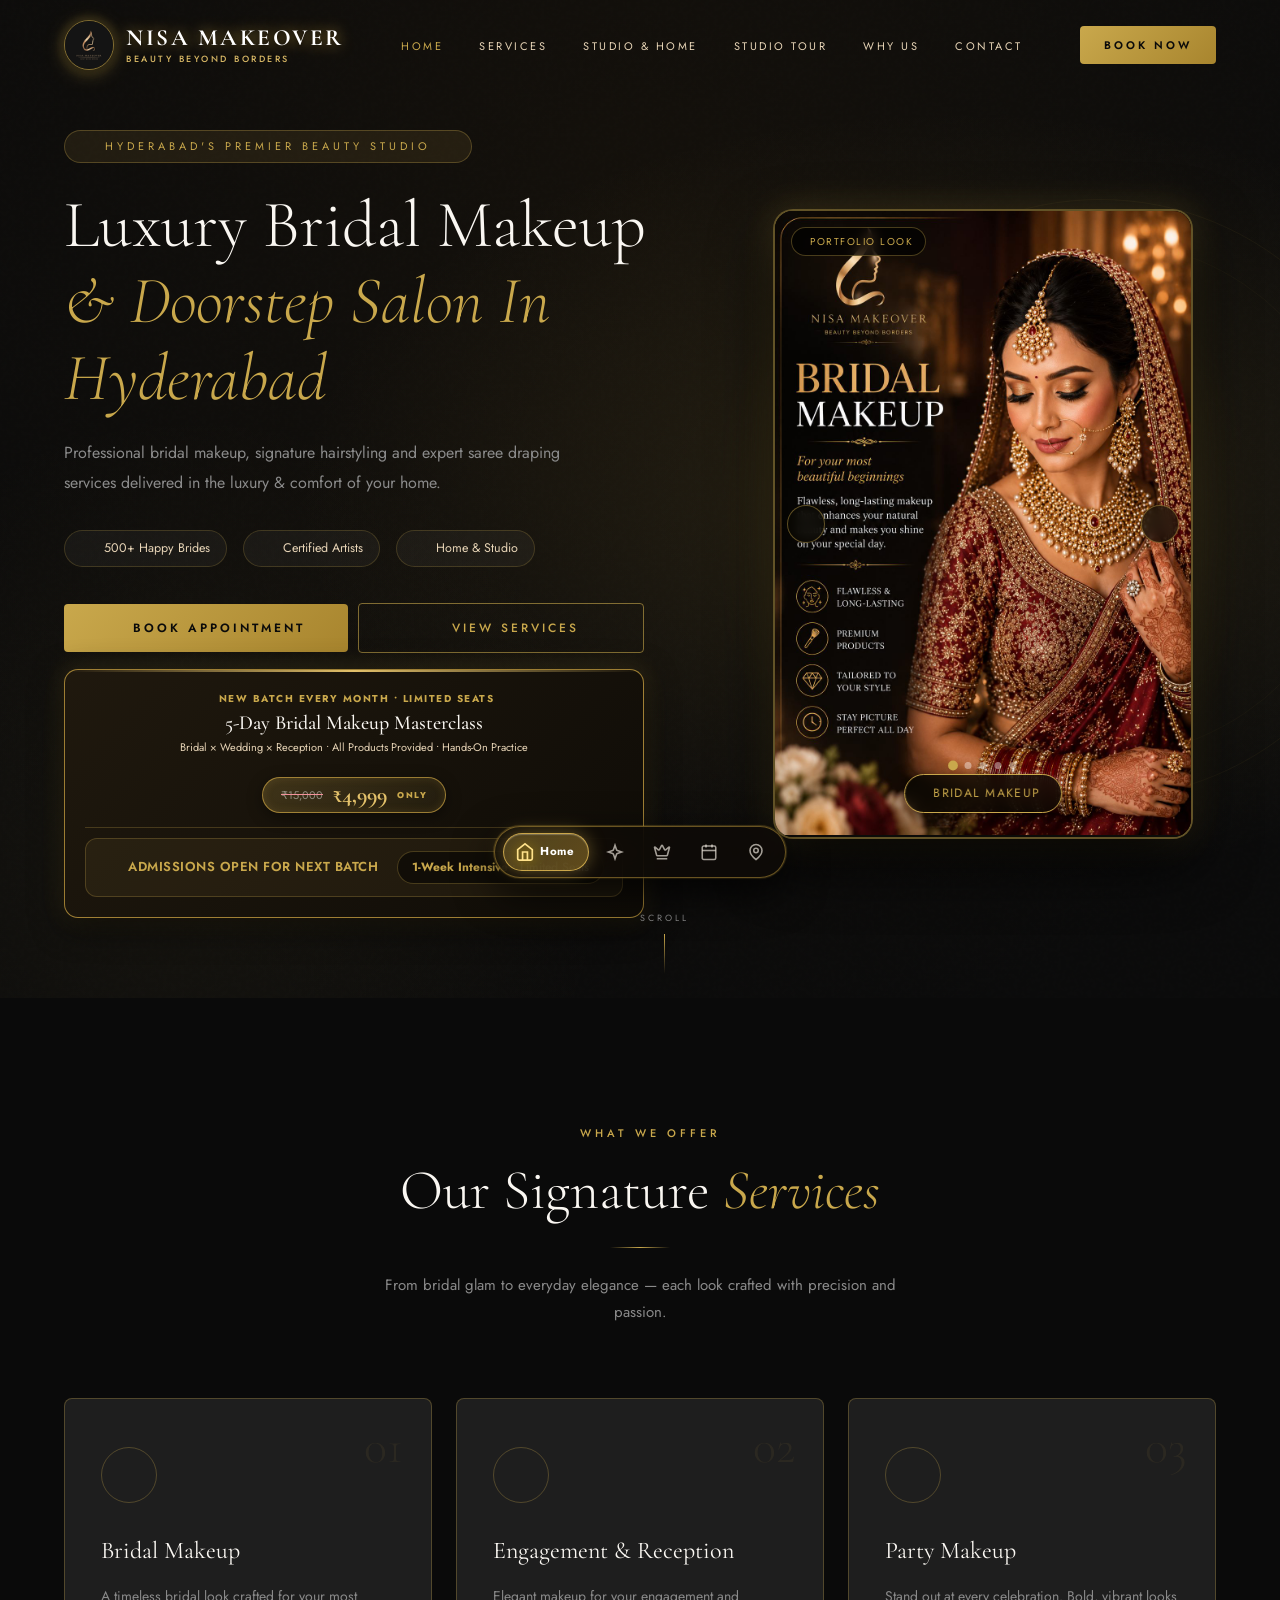
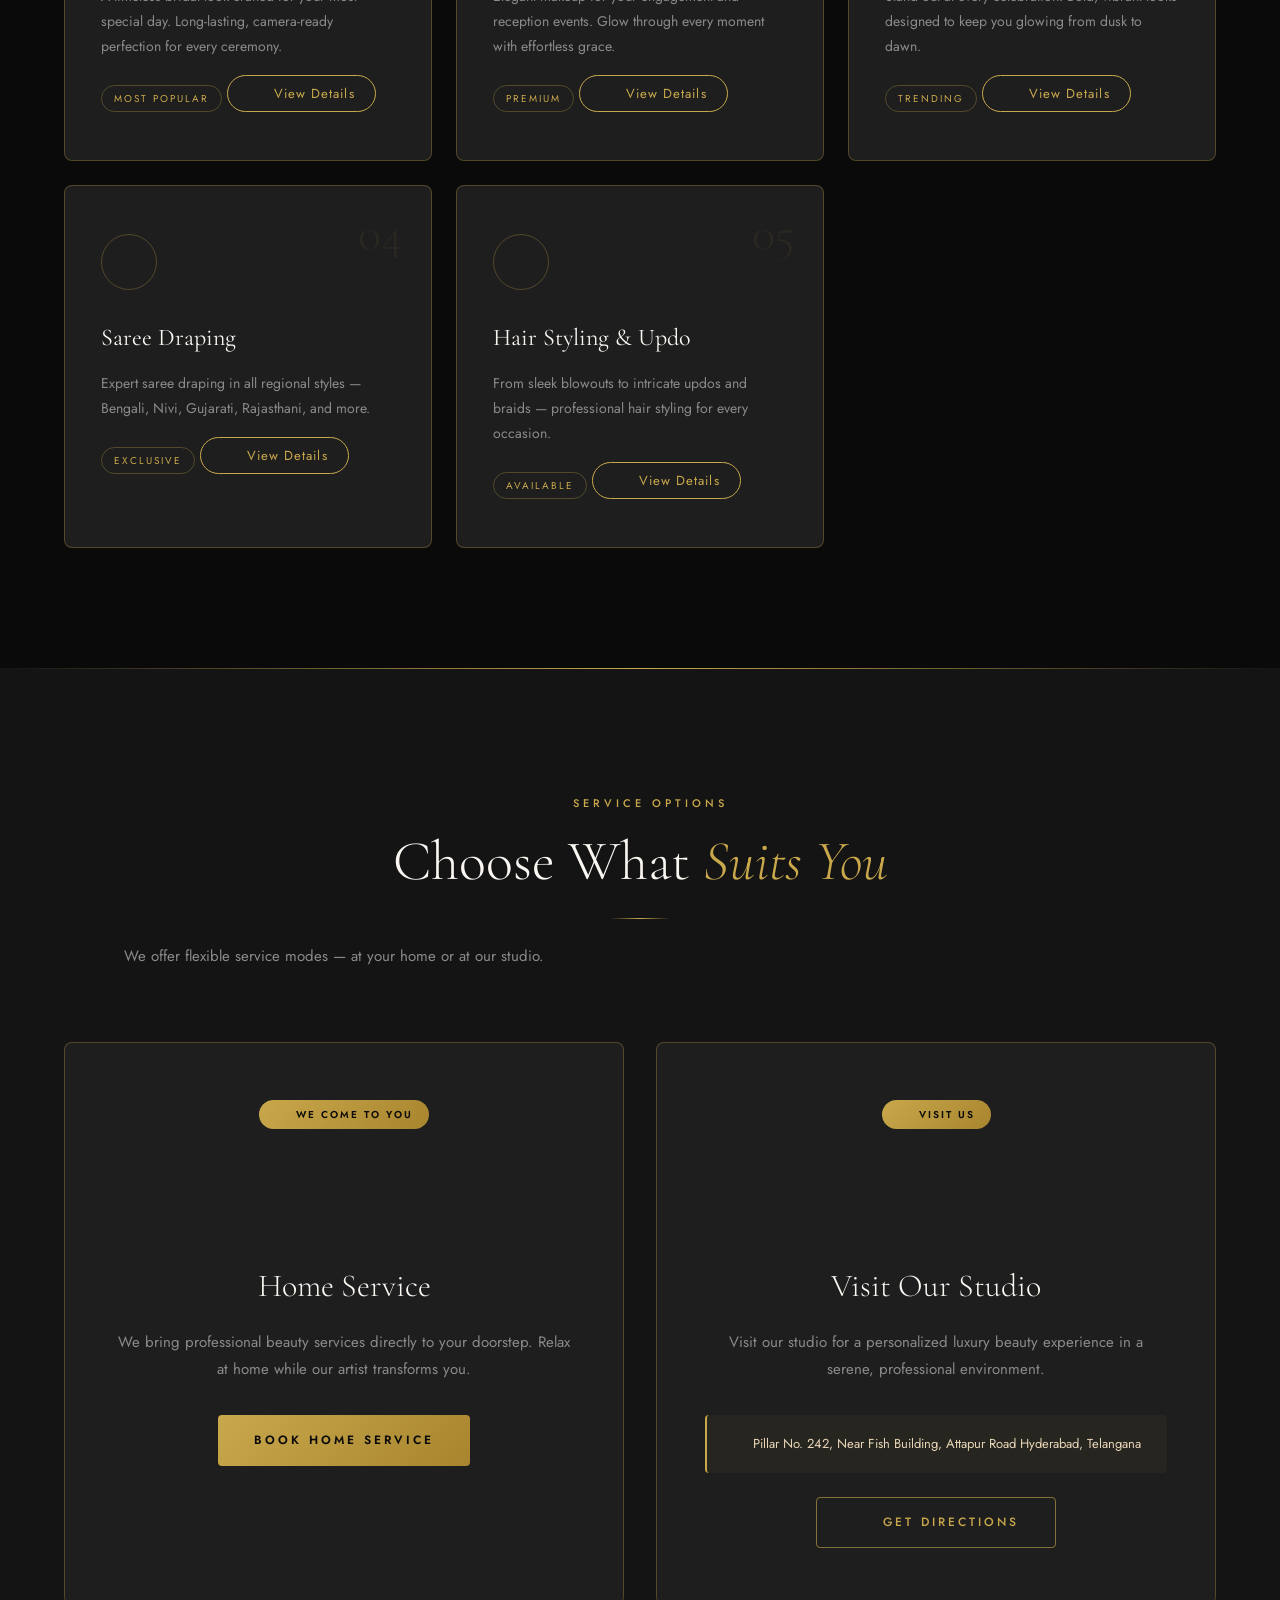
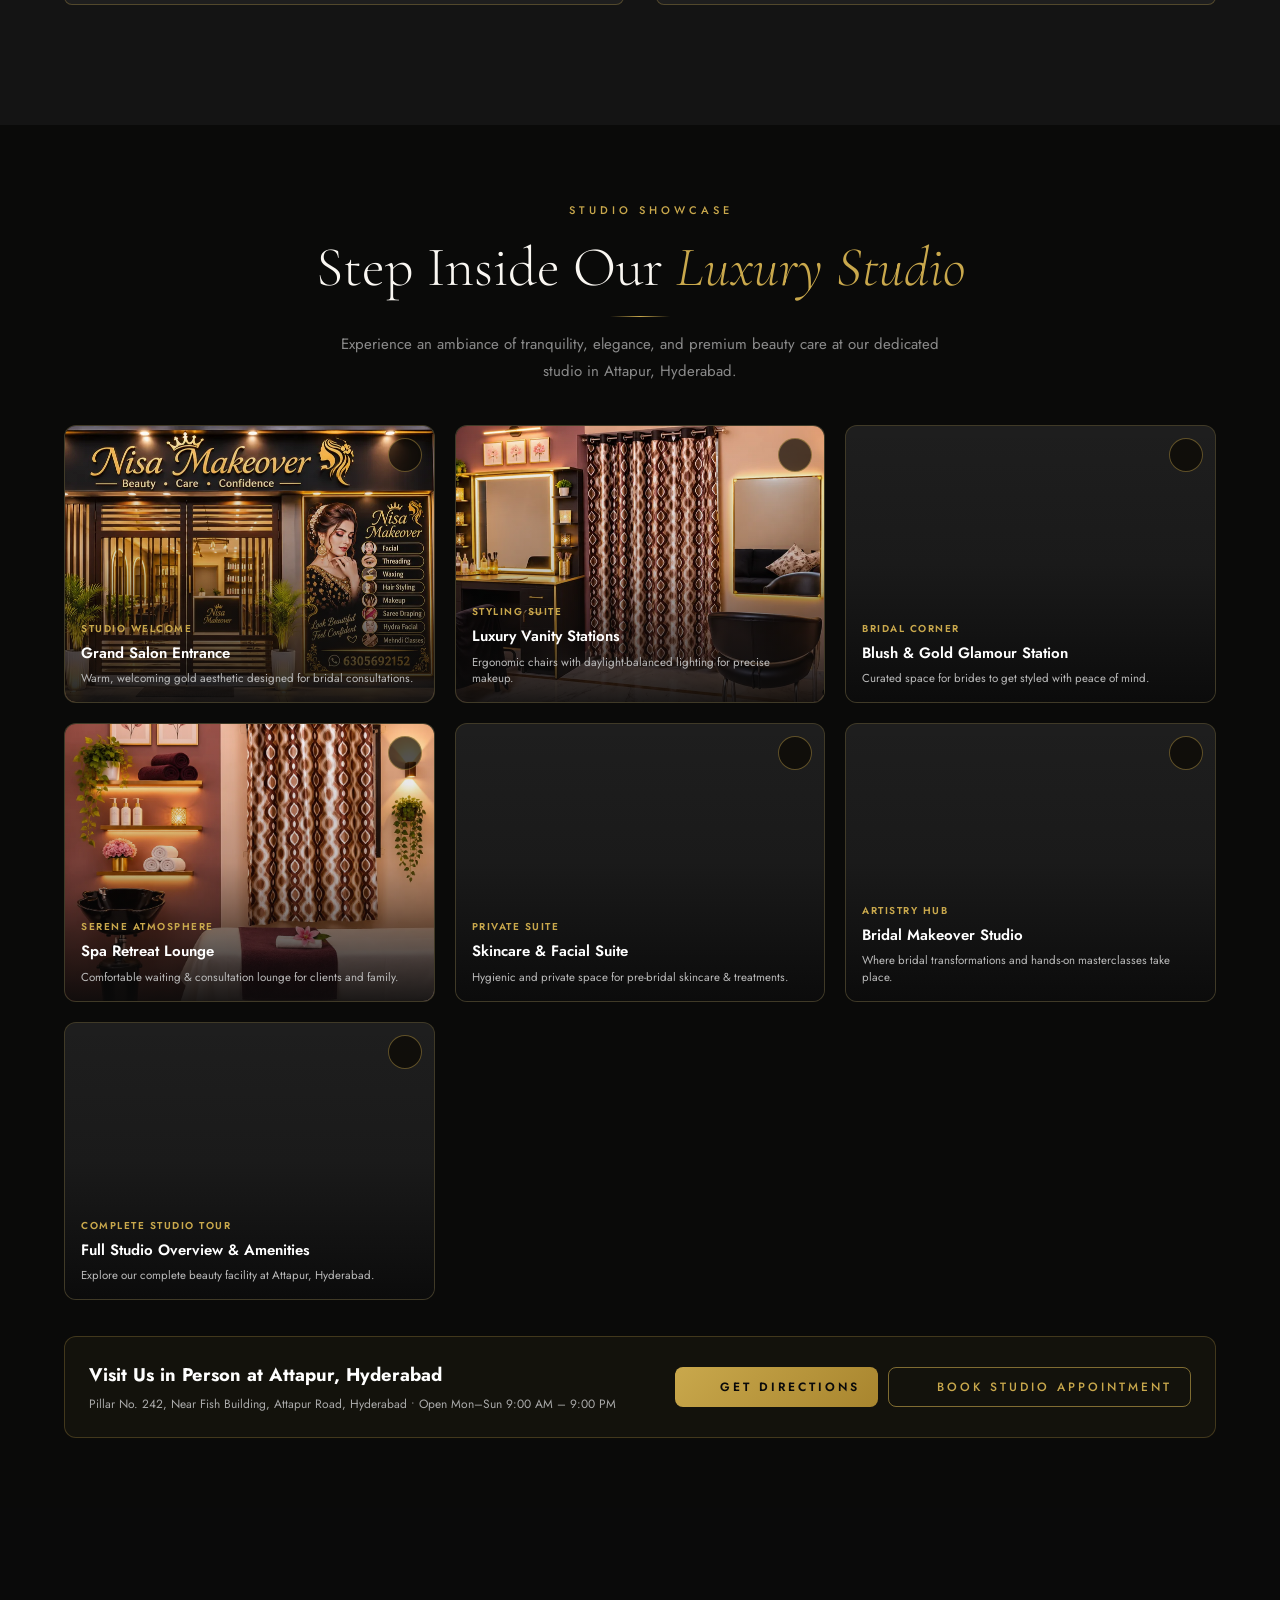
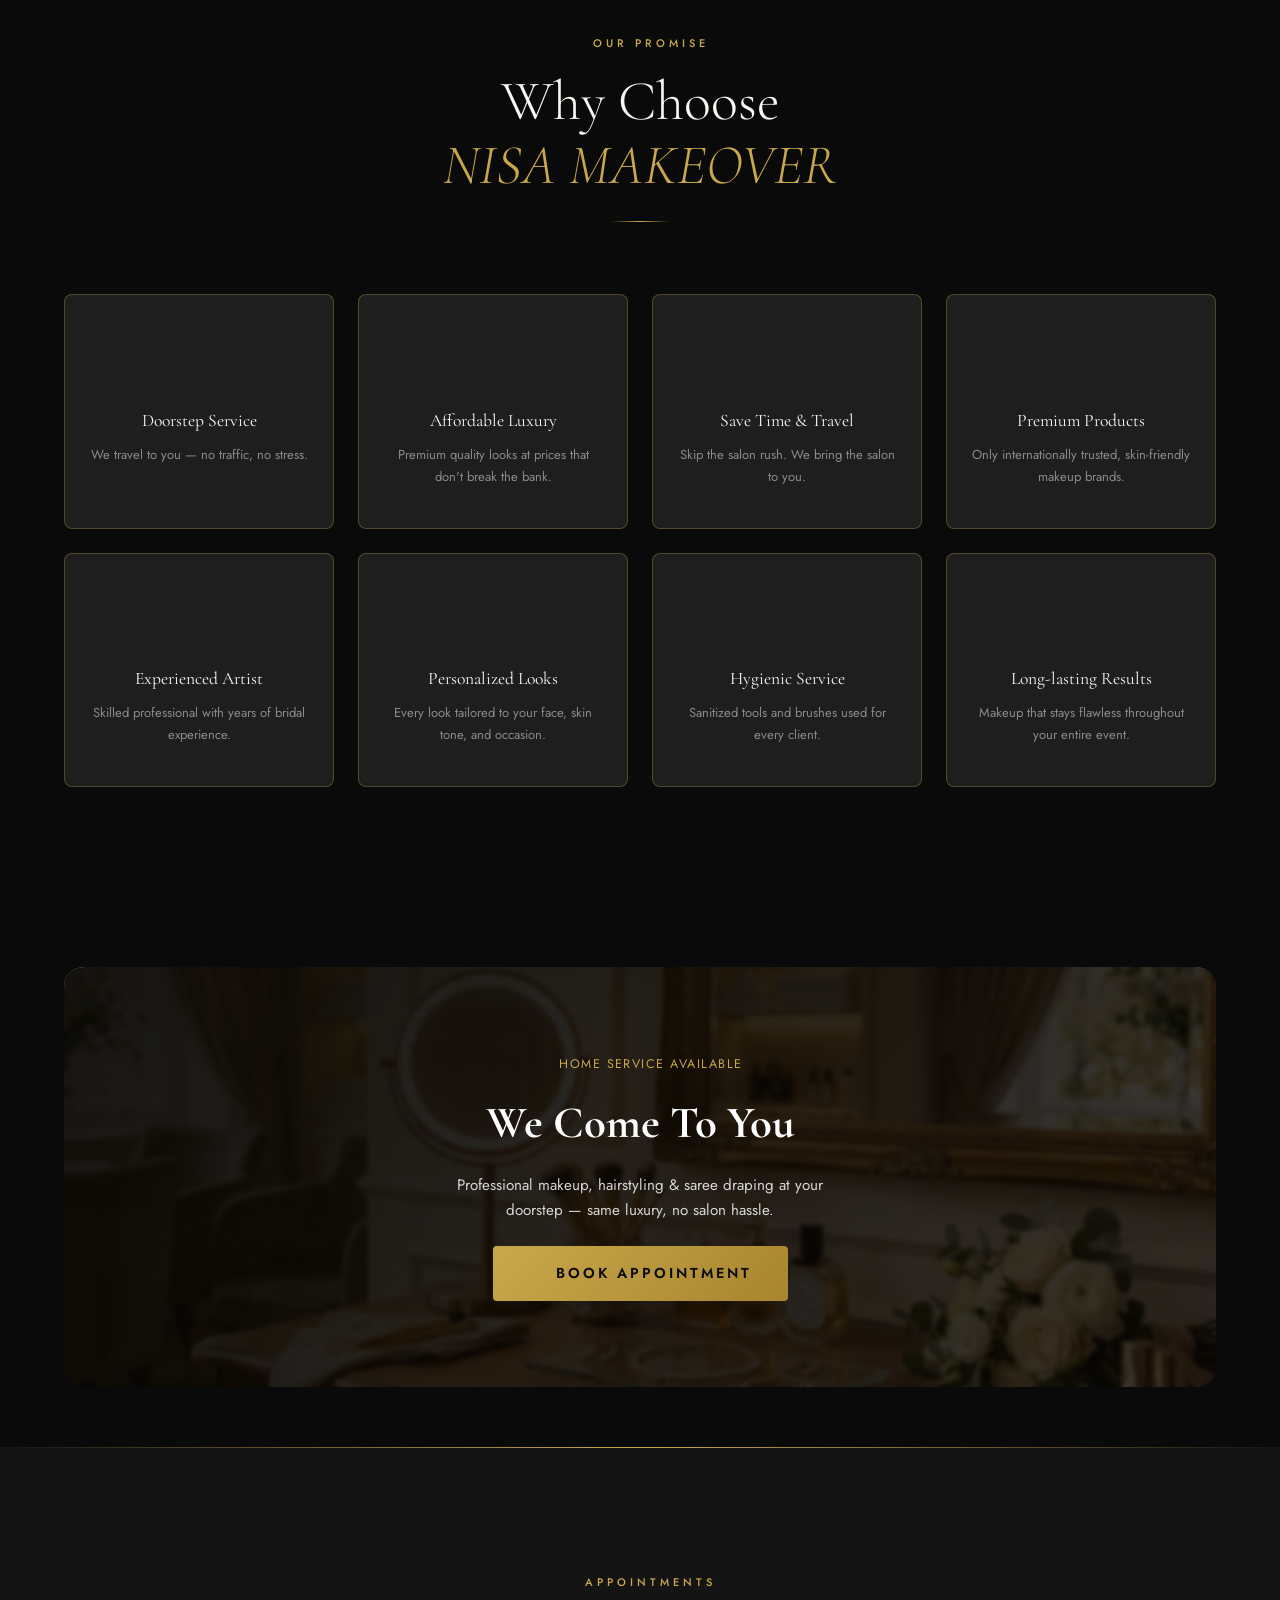
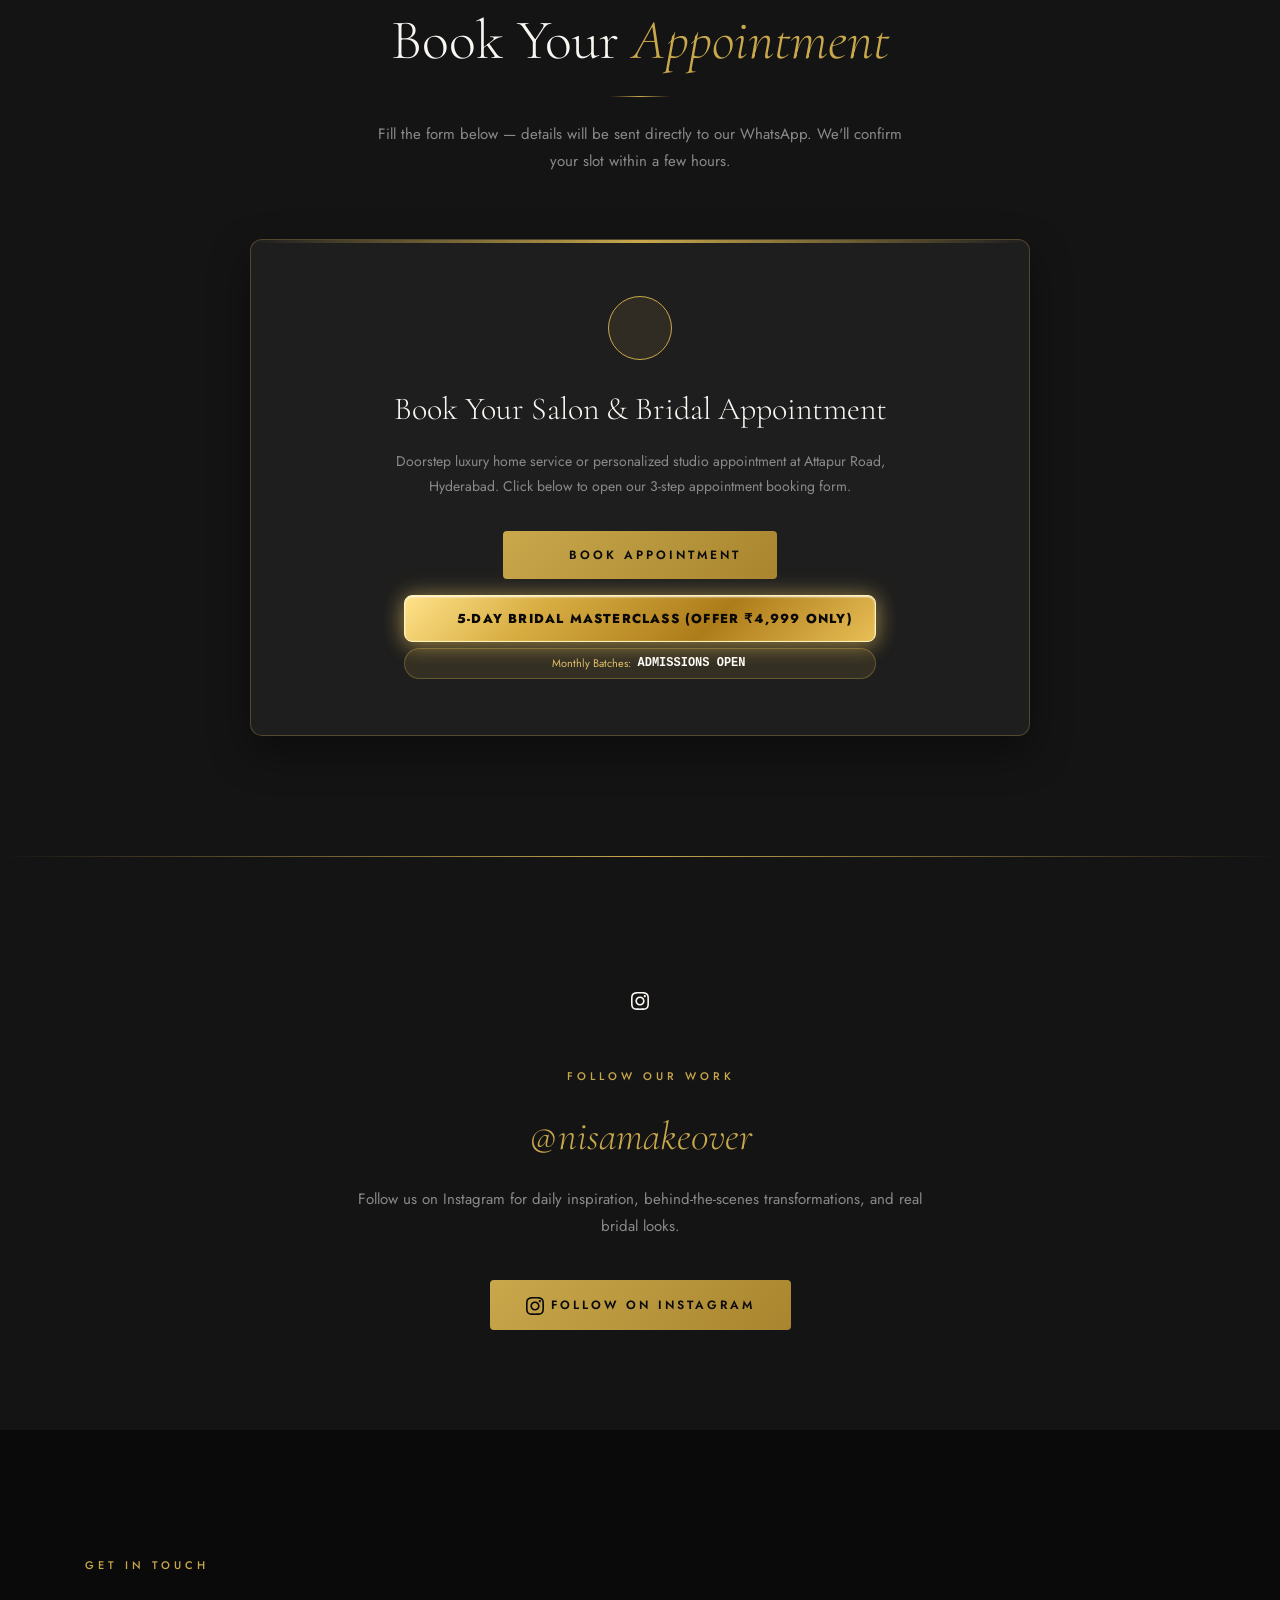
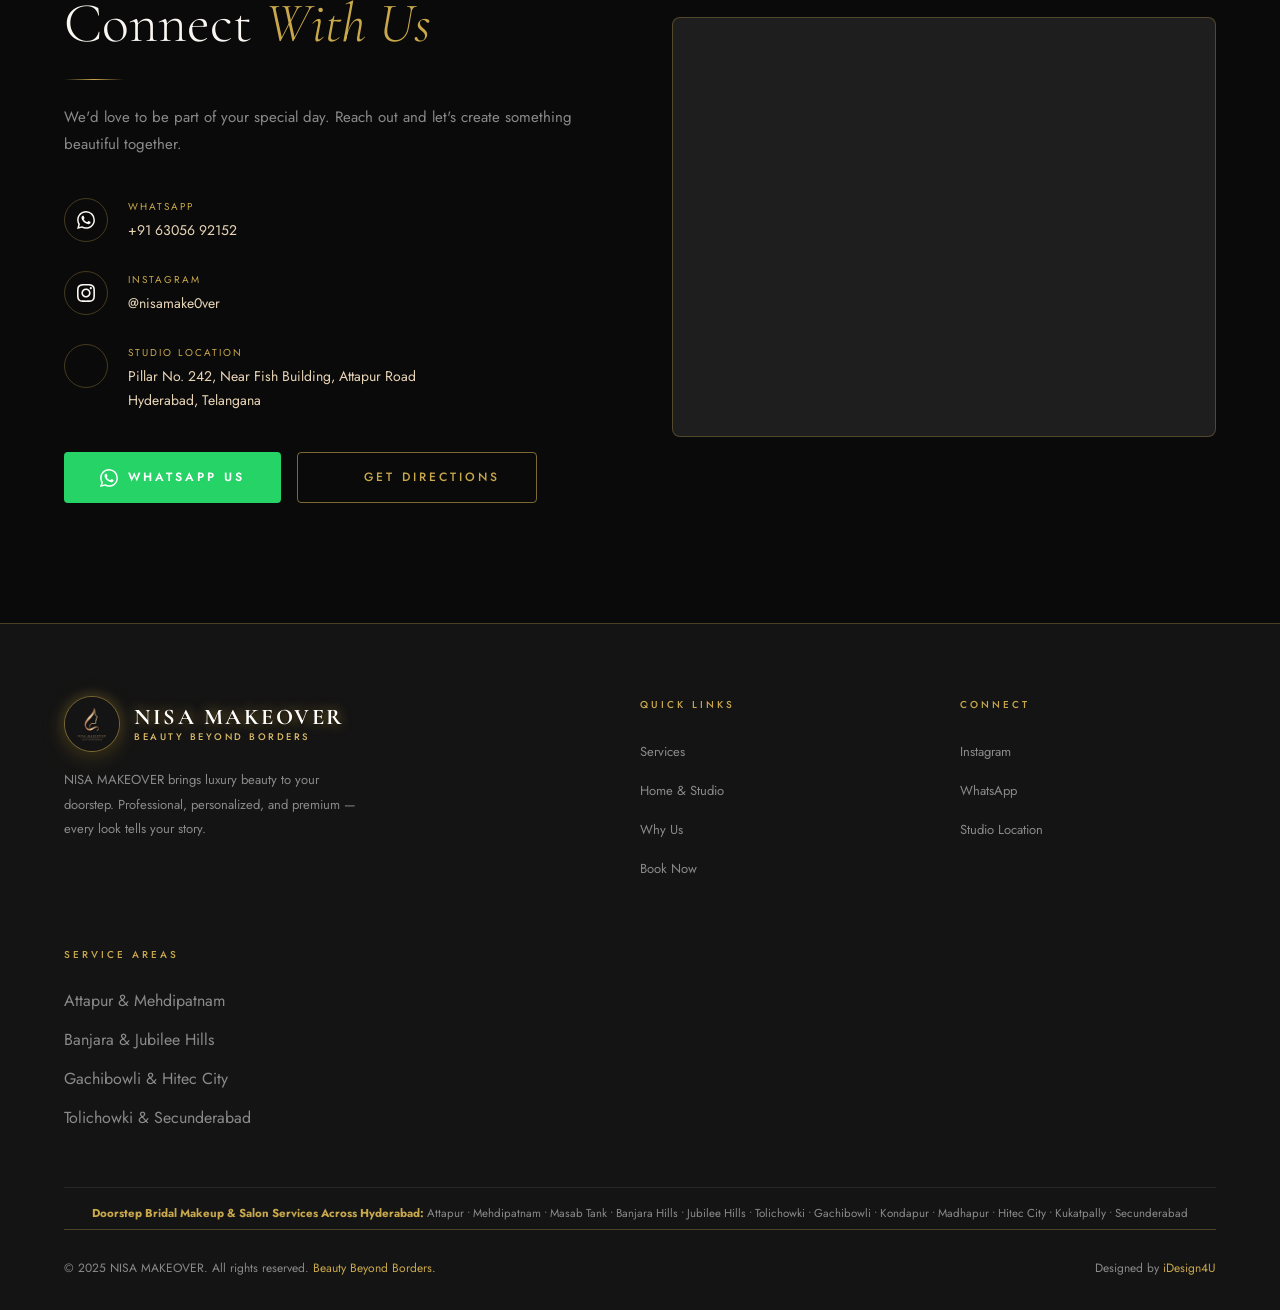
==== commit 5a7eaa29: "feat(seo): add Google Search Console verification file and meta tag" ====
--- a/index.html
+++ b/index.html
@@ -12,6 +12,7 @@
   <meta name="author" content="NISA MAKEOVER" />
   <meta name="robots" content="index, follow, max-image-preview:large, max-snippet:-1, max-video-preview:-1" />
   <link rel="canonical" href="https://nisamakeover.github.io/" />
+  <meta name="google-site-verification" content="googlec2804394f4bbf333.html" />
 
   <!-- Geo & Local SEO Tags -->
   <meta name="geo.region" content="IN-TG" />
@@ -719,7 +720,7 @@
       .studio-lightbox-caption { padding: 12px; }
       .studio-lightbox-title { font-size: 1rem; }
     }
-  </style>
+    </style>
 </head>
 <body>
 
